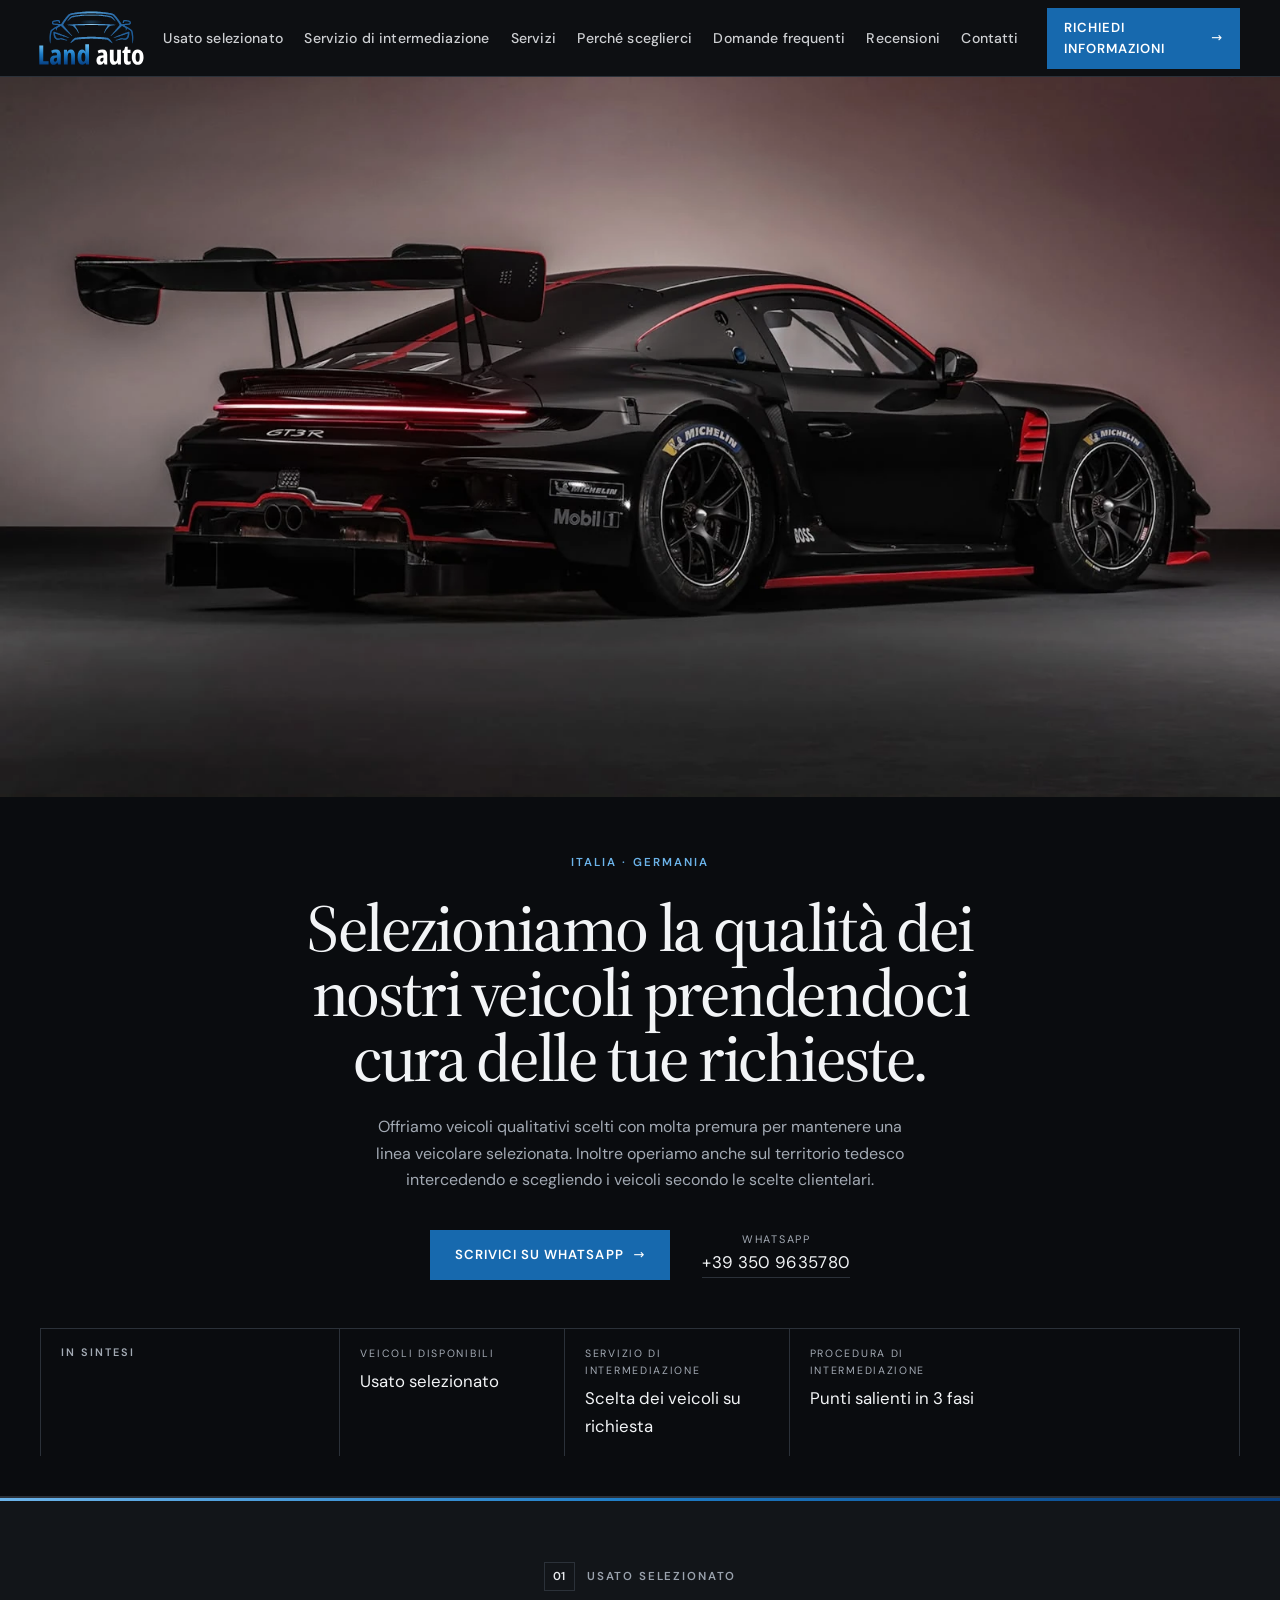
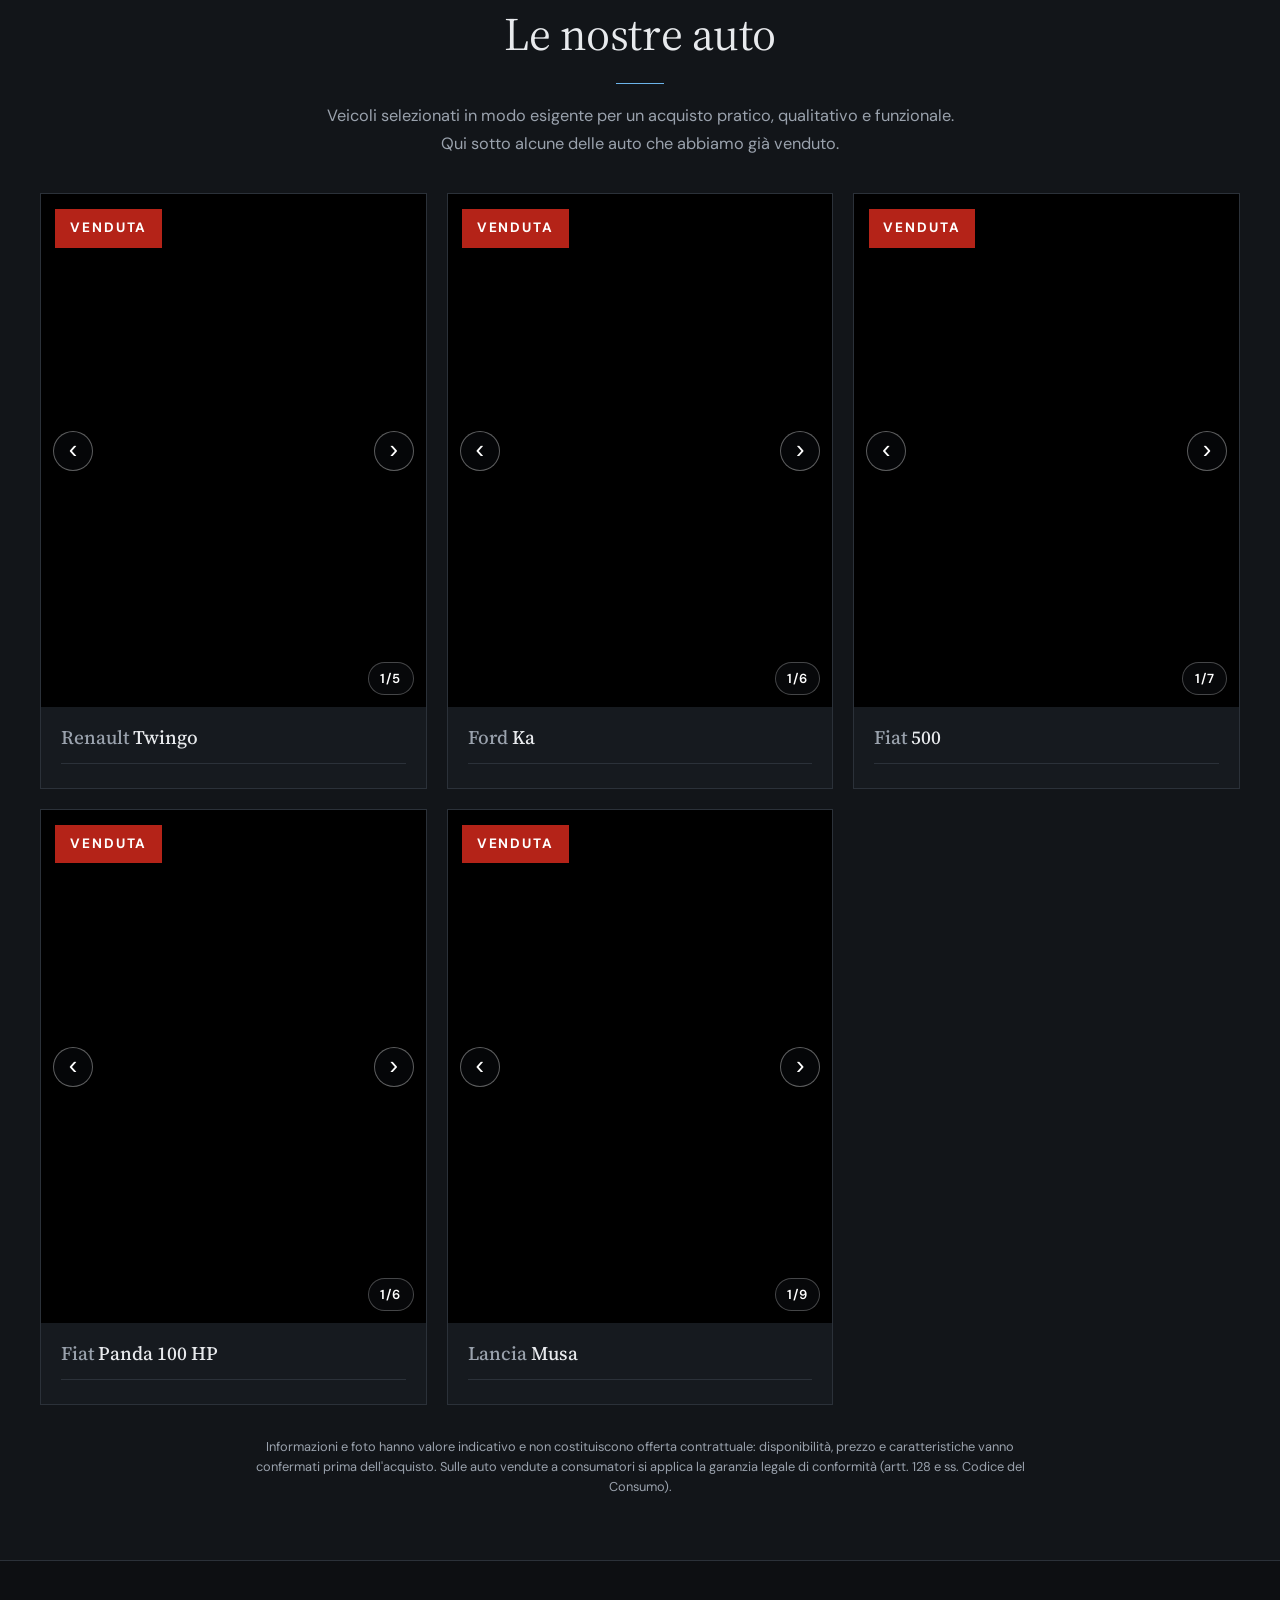
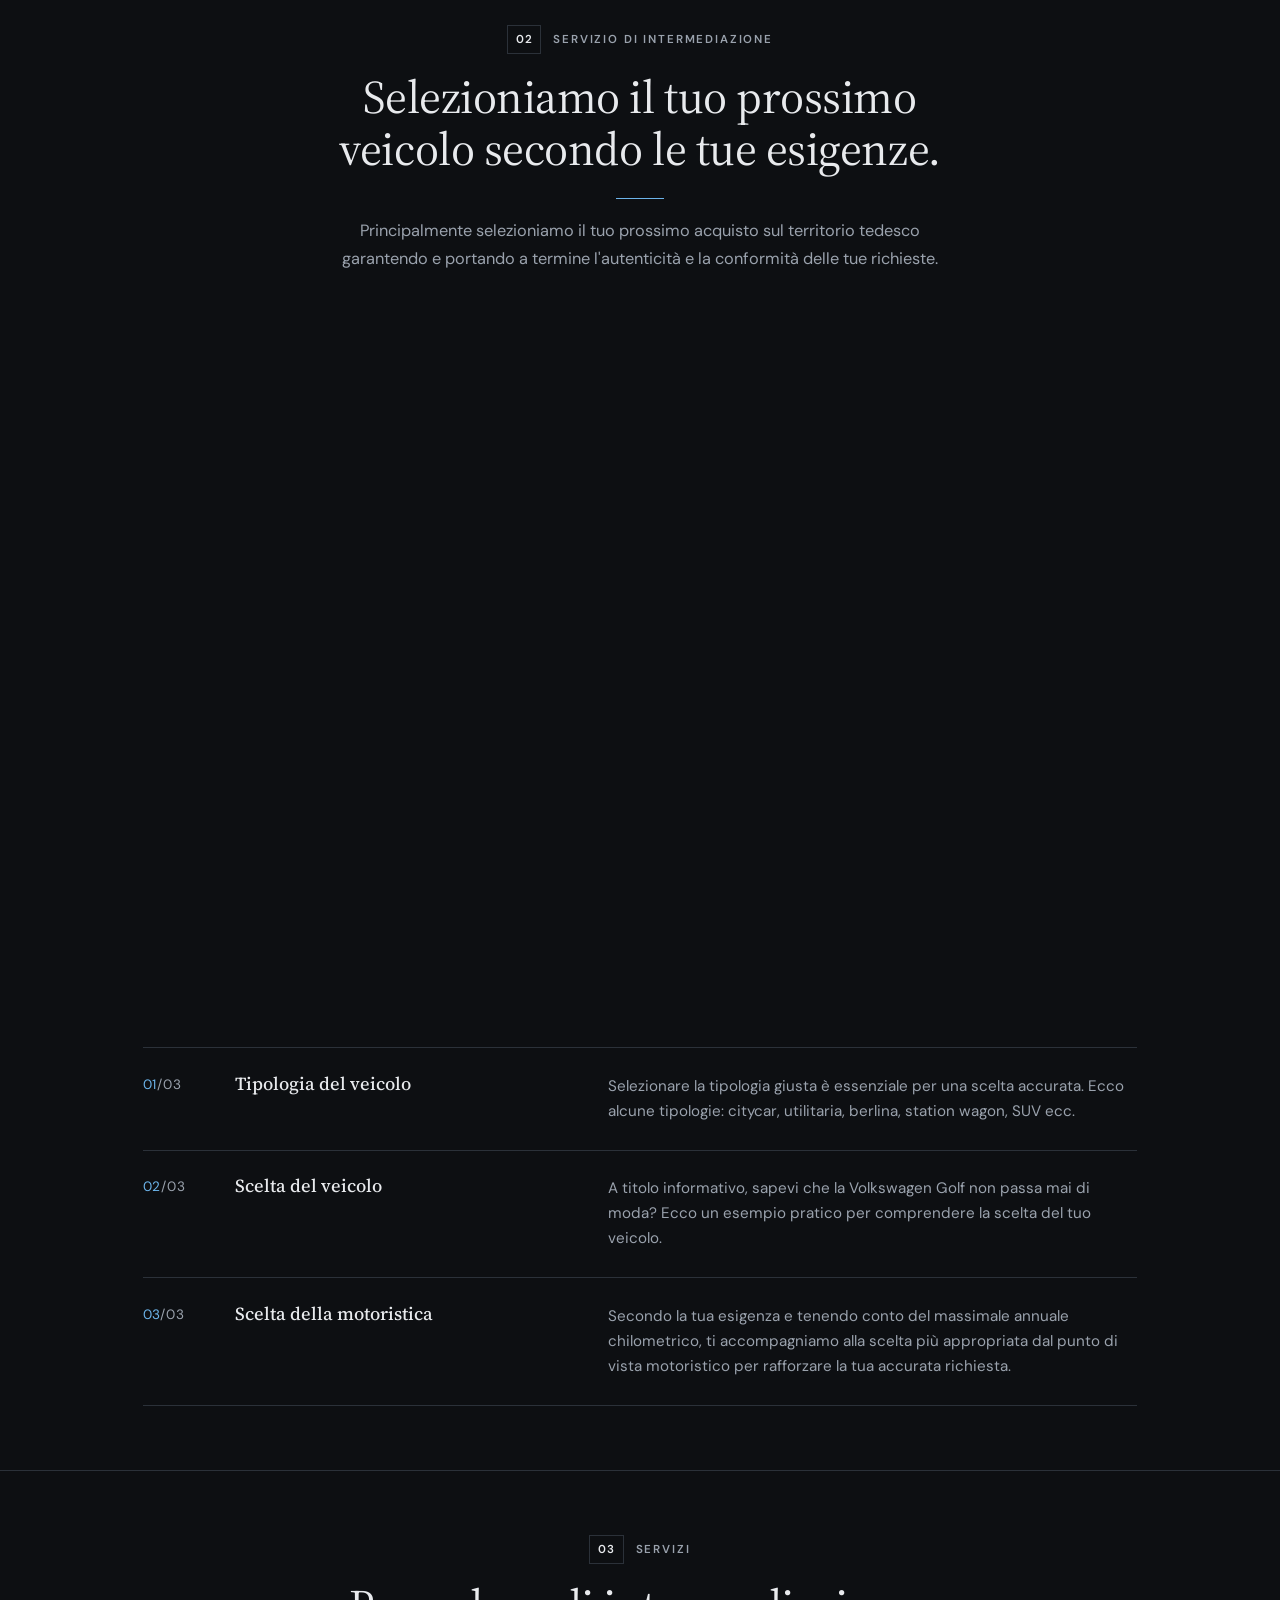
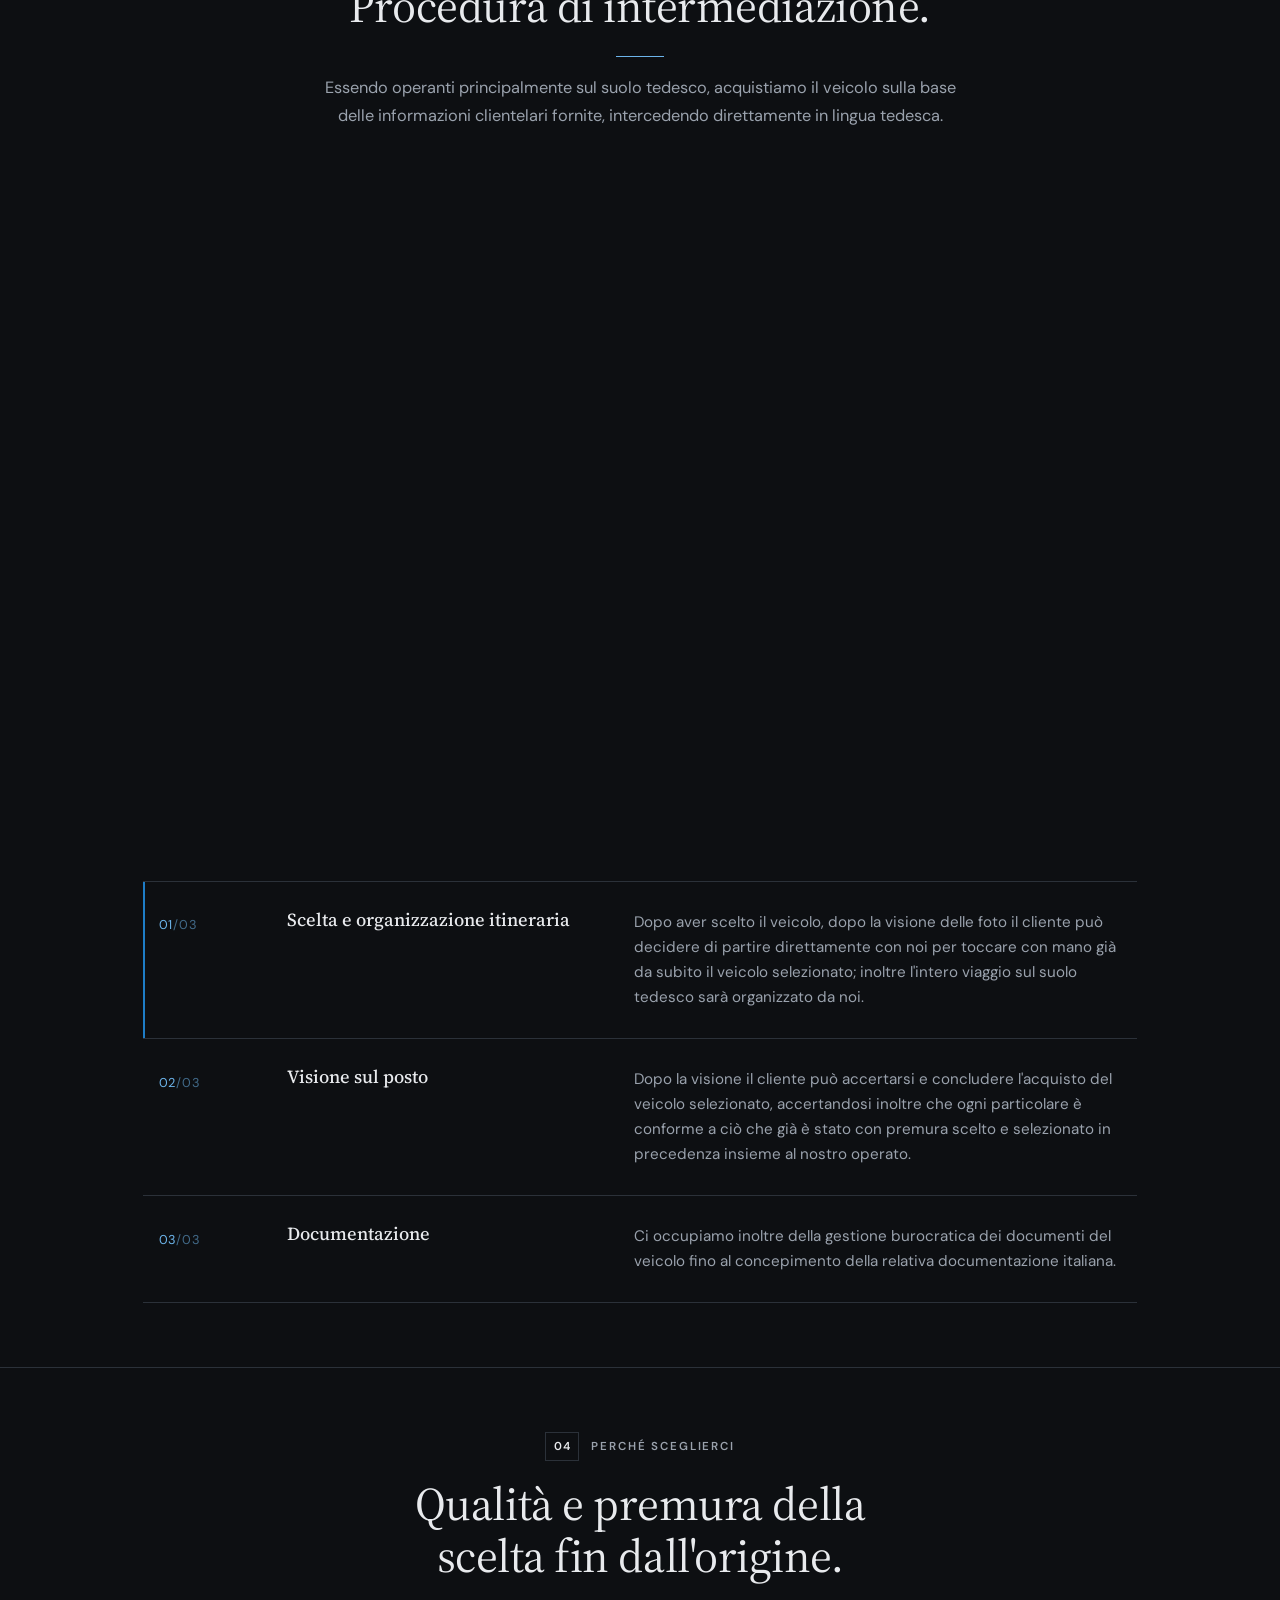
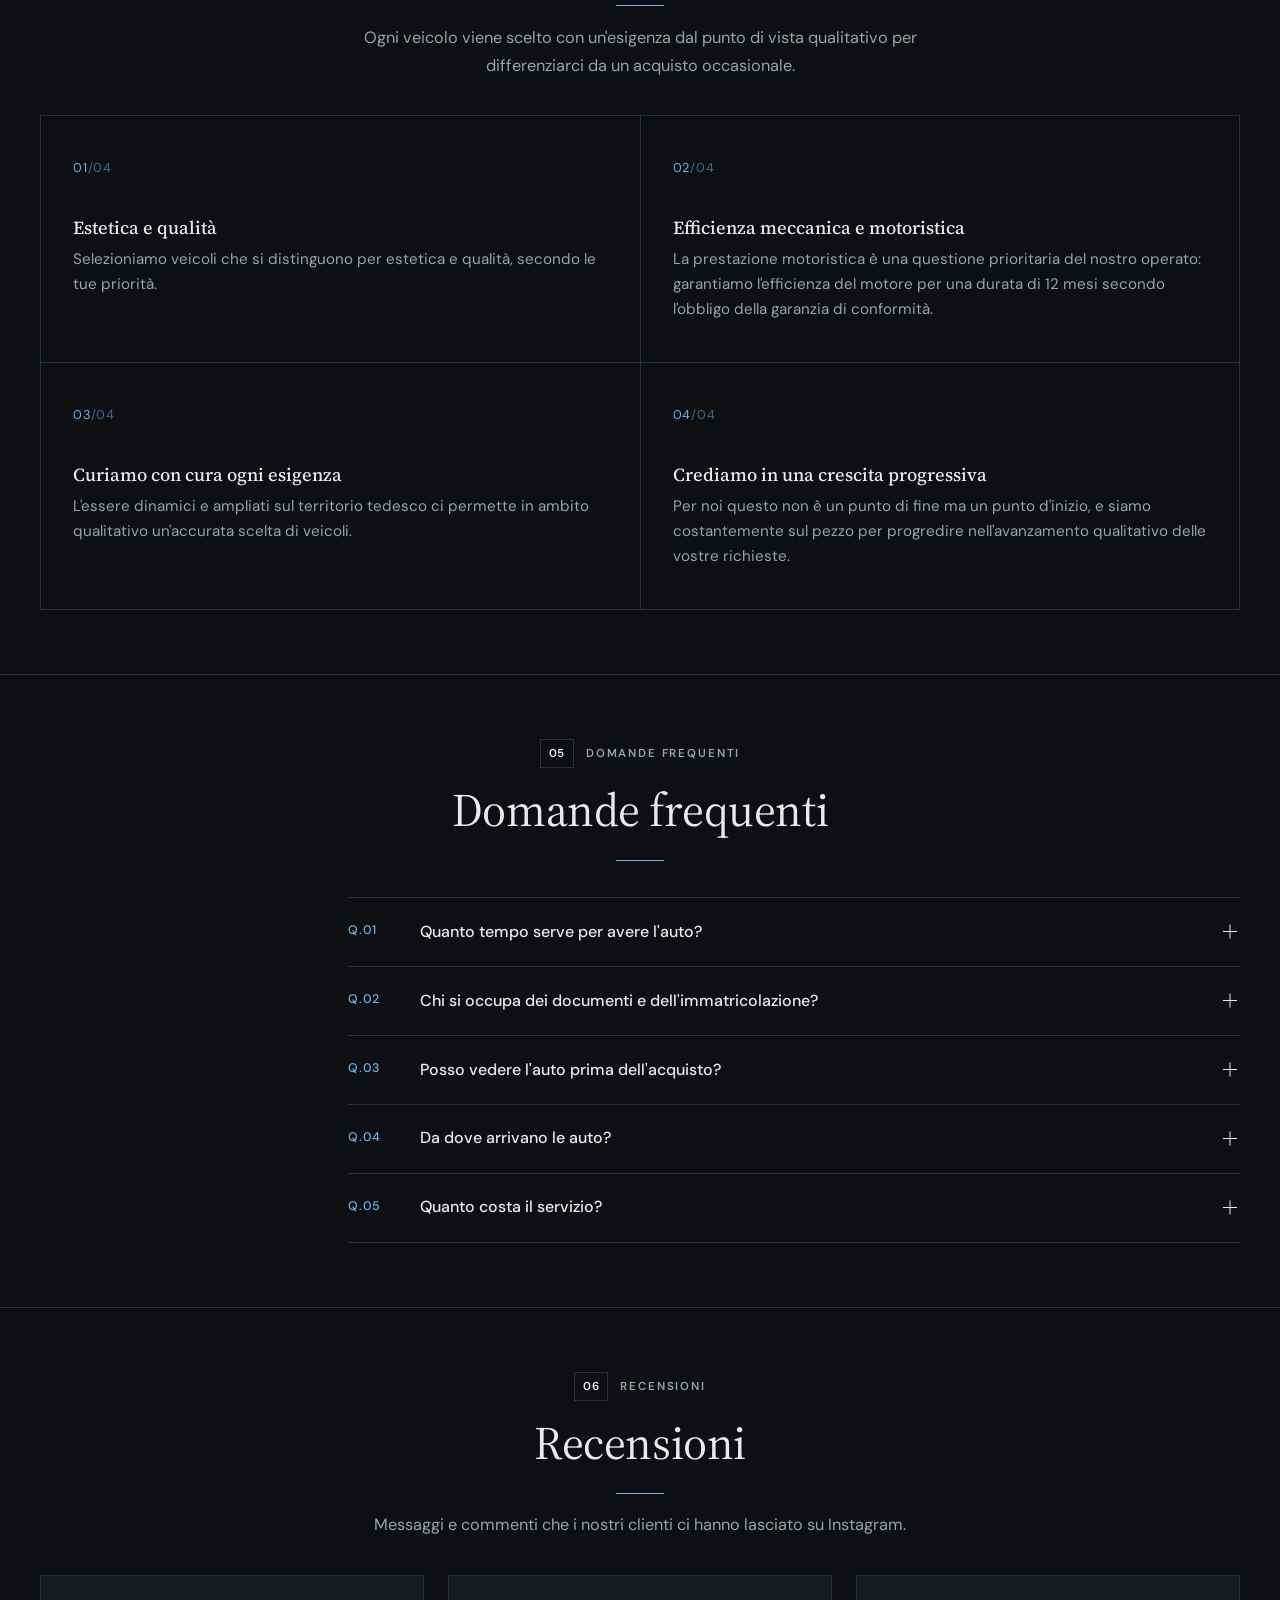
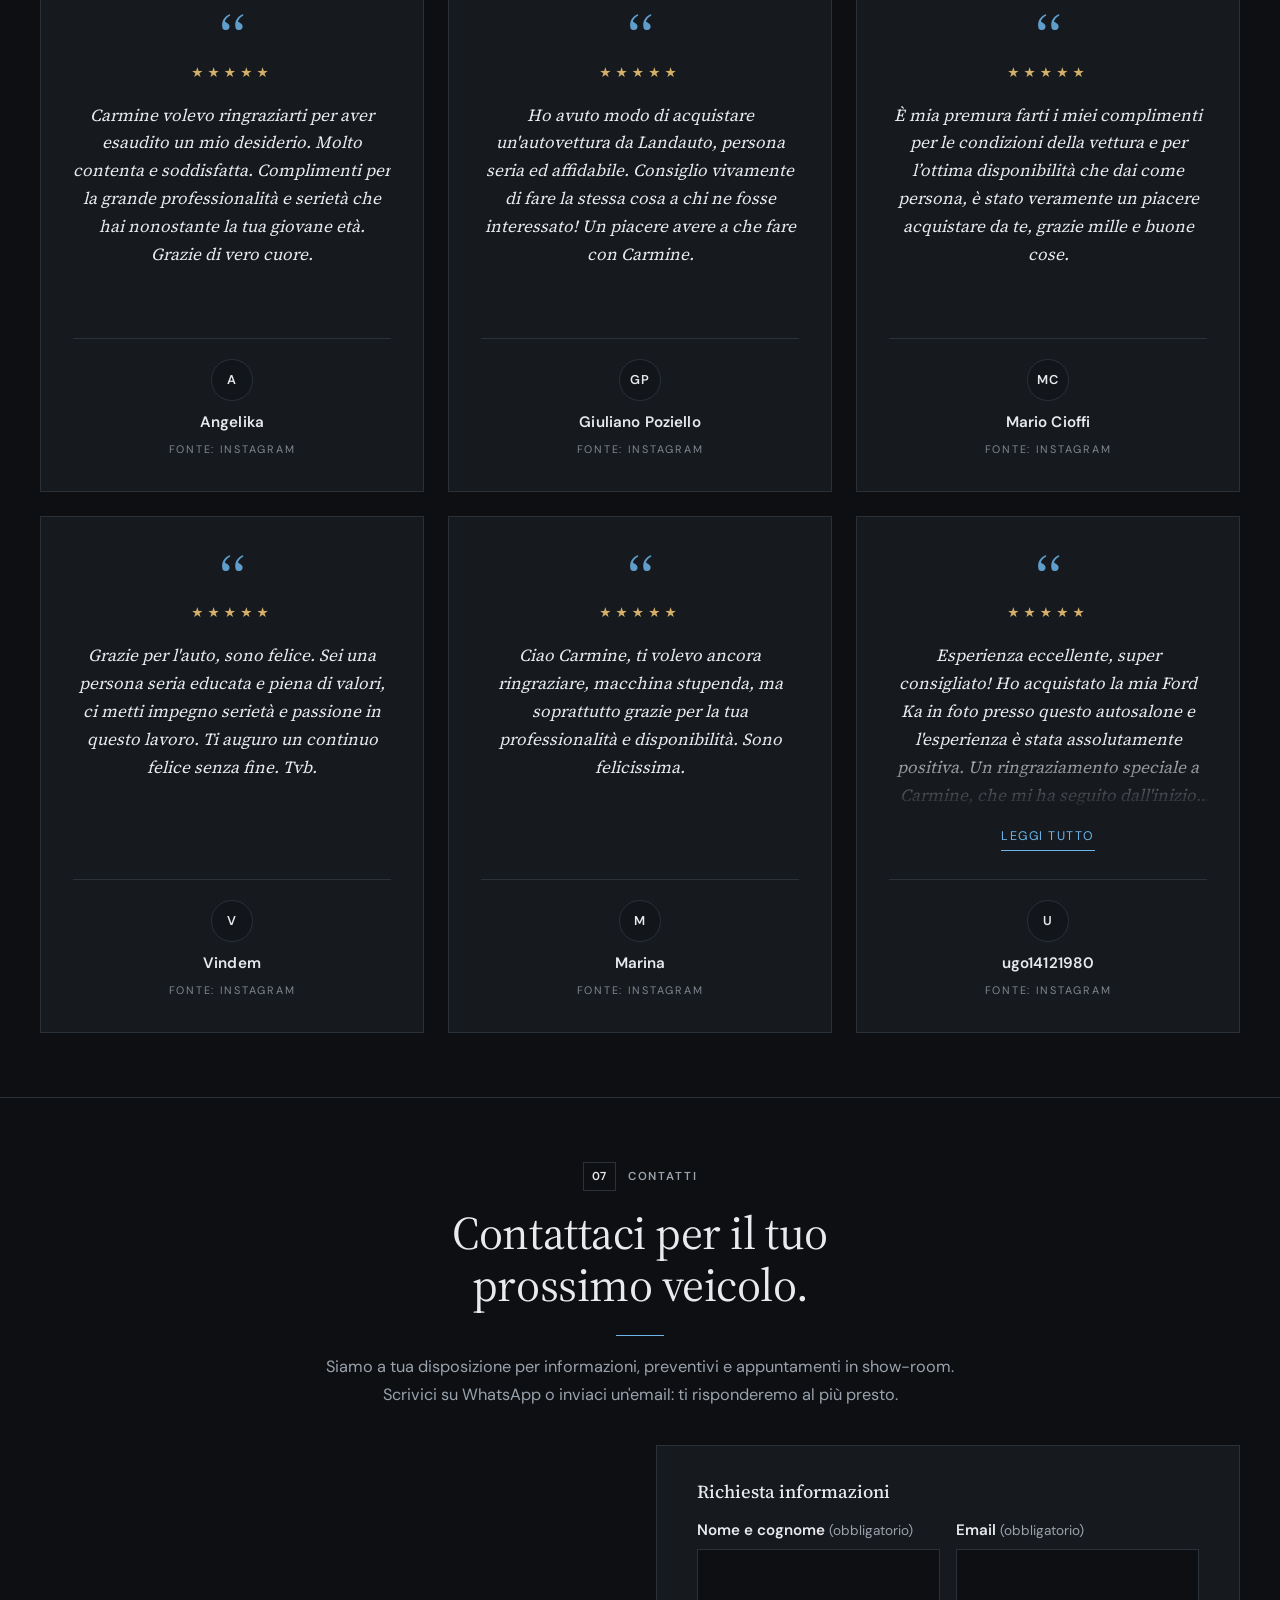
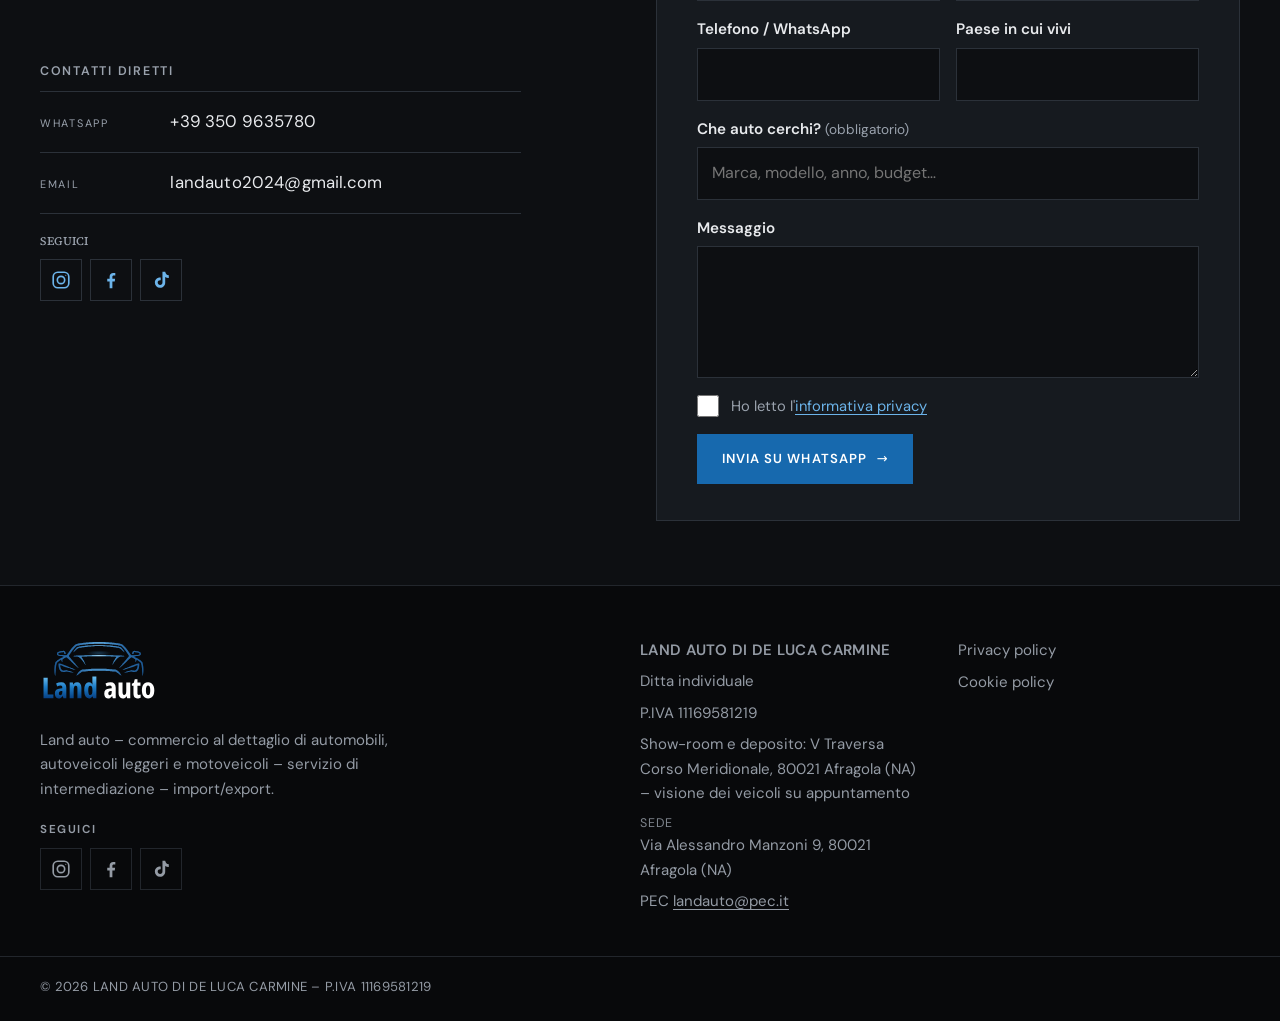
==== index.html @ 91ddc7f4 "Footer mobile più compatto" ====
<!doctype html>
<html lang="it">
  <head>
    <meta charset="UTF-8" />
    <meta name="viewport" content="width=device-width, initial-scale=1.0" />
    <title>Land auto – Auto in vendita e import da Italia ed Europa</title>
    <meta name="description" content="Land auto, Afragola (NA): auto in vendita diretta e servizio di intermediazione. Acquistiamo in Italia e in Europa e ti seguiamo fino alla nazionalizzazione e ai documenti italiani." />
    <meta name="robots" content="index, follow" />
    <meta http-equiv="Content-Security-Policy" content="default-src 'self'; img-src 'self' data:; style-src 'self'; script-src 'self'; font-src 'self'; connect-src 'self'; base-uri 'self'; object-src 'none'; form-action 'self'" />
    <link rel="canonical" href="https://www.landauto.it/" />
    <meta name="referrer" content="strict-origin-when-cross-origin" />
    <meta name="theme-color" content="#0D0F12" />
    <link rel="icon" href="/favicon.ico" sizes="16x16 32x32 48x48" />
    <link rel="icon" href="/favicon.svg" type="image/svg+xml" />
    <link rel="icon" href="/favicon-32.png" type="image/png" sizes="32x32" />
    <link rel="icon" href="/favicon-16.png" type="image/png" sizes="16x16" />
    <link rel="icon" href="/favicon-48.png" type="image/png" sizes="48x48" />
    <link rel="apple-touch-icon" href="/apple-touch-icon.png" sizes="180x180" />
    <meta property="og:type" content="website" />
    <meta property="og:site_name" content="Land auto" />
    <meta property="og:title" content="Land auto – Auto in vendita e import da Italia ed Europa" />
    <meta property="og:description" content="Land auto, Afragola (NA): auto in vendita diretta e servizio di intermediazione. Acquistiamo in Italia e in Europa e ti seguiamo fino alla nazionalizzazione e ai documenti italiani." />
    <meta property="og:url" content="https://www.landauto.it/" />
    <meta property="og:image" content="https://www.landauto.it/og-image.png" />
    <meta property="og:image:width" content="1200" />
    <meta property="og:image:height" content="630" />
    <meta property="og:image:alt" content="Land auto" />
    <meta property="og:locale" content="it_IT" />
    <meta name="twitter:card" content="summary_large_image" />
    <meta name="twitter:title" content="Land auto – Auto in vendita e import da Italia ed Europa" />
    <meta name="twitter:description" content="Land auto, Afragola (NA): auto in vendita diretta e servizio di intermediazione. Acquistiamo in Italia e in Europa e ti seguiamo fino alla nazionalizzazione e ai documenti italiani." />
    <meta name="twitter:image" content="https://www.landauto.it/og-image.png" />
    <script type="module" crossorigin src="/assets/index-CJtM3zgV.js"></script>
    <link rel="stylesheet" crossorigin href="/assets/index-D-cmVVQK.css">
  </head>
  <body>
    <div id="root"></div>
  </body>
</html>
---- assets/index-D-cmVVQK.css ----
@font-face{font-family:"Source Serif 4";src:url(/fonts/SourceSerif4-var.woff2) format("woff2");font-weight:200 900;font-style:normal;font-display:swap}@font-face{font-family:DM Sans;src:url(/fonts/DMSans-var.woff2) format("woff2");font-weight:100 1000;font-style:normal;font-display:swap}@font-face{font-family:Archivo;src:url(/fonts/Archivo-var.woff2) format("woff2");font-weight:100 900;font-style:normal;font-display:swap}@font-face{font-family:Hanken Grotesk;src:url(/fonts/HankenGrotesk-var.woff2) format("woff2");font-weight:100 900;font-style:normal;font-display:swap}*,*:before,*:after{box-sizing:border-box}html{scroll-behavior:smooth;scroll-padding-top:96px;-webkit-text-size-adjust:100%}@media(prefers-reduced-motion:reduce){html{scroll-behavior:auto}*,*:before,*:after{transition:none!important;animation:none!important}}body{margin:0;background:var(--c-sfondo);color:var(--c-testo);font-family:var(--font-testo);font-size:1.0625rem;line-height:1.6;-webkit-font-smoothing:antialiased;text-rendering:optimizeLegibility;font-feature-settings:"kern"}img{max-width:100%;display:block}h1,h2,h3{font-family:var(--font-titoli);font-weight:var(--peso-titoli);line-height:1.12;margin:0;text-wrap:balance}p{margin:0}a{color:var(--c-primario-chiaro);text-underline-offset:3px;text-decoration-thickness:1px}:focus-visible{outline:2px solid var(--c-primario);outline-offset:3px}main:focus{outline:none}.contenitore{width:100%;max-width:var(--larghezza-max);margin:0 auto;padding:0 1.25rem}@media(min-width:768px){.contenitore{padding:0 2.5rem}}.sezione{padding:4.5rem 0;border-top:1px solid var(--c-bordo)}.sezione__testa{margin-bottom:2.5rem;max-width:46rem}.sezione__kicker{display:flex;align-items:baseline;gap:.75rem;margin-bottom:1.25rem;font-family:var(--font-secondario);font-size:.78rem;font-weight:600;text-transform:uppercase;letter-spacing:var(--spaziatura-occhiello);color:var(--c-testo-secondario)}.sezione__numero{font-variant-numeric:tabular-nums;color:var(--c-primario-chiaro)}.sezione__titolo{font-size:clamp(1.85rem,4.6vw,3rem);letter-spacing:-.015em}.sezione__intro{margin-top:1.1rem;color:var(--c-testo-secondario);max-width:38rem}@media(min-width:1000px){.sezione{padding:7rem 0}}.bottone{display:inline-flex;align-items:center;justify-content:center;gap:.6rem;min-height:50px;padding:.8rem 1.5rem;border:1px solid var(--c-bottone);border-radius:var(--angoli);background:var(--c-bottone);color:var(--c-testo-bottone);font:inherit;font-size:.98rem;font-weight:600;text-decoration:none;cursor:pointer;transition:background-color .2s,color .2s,border-color .2s}.bottone:after{content:"→";font-weight:400;transition:transform .2s}.bottone:hover{background:var(--c-bottone-hover);border-color:var(--c-bottone-hover);color:var(--c-testo-bottone-hover)}.bottone:hover:after{transform:translate(3px)}.bottone--secondario,.bottone--testo{background:transparent;color:var(--c-testo);border-color:var(--c-bordo)}.bottone--secondario:after,.bottone--testo:after{content:none}.bottone--secondario:hover,.bottone--testo:hover{background:transparent;color:var(--c-testo);border-color:var(--c-testo)}.bottone--piccolo{min-height:42px;padding:.5rem 1rem;font-size:.9rem}.bottone--piccolo:after{content:none}.avviso{margin:0 0 2rem;padding:.7rem 0;font-size:.88rem;color:var(--c-avviso);border-top:1px dashed var(--c-avviso);border-bottom:1px dashed var(--c-avviso)}.segnaposto-immagine{display:grid;place-items:center;background:var(--c-segnaposto);color:var(--c-testo-segnaposto);font-size:.85rem;text-align:center;padding:1rem}.testo-lungo{max-width:42rem;color:var(--c-testo-secondario);display:grid;gap:1rem}.fascia-bozza{background:var(--c-bozza);color:var(--c-testo-bozza);text-align:center;font-size:.72rem;font-weight:600;letter-spacing:.12em;text-transform:uppercase;padding:.35rem 1rem}.salta{position:absolute;left:1rem;top:-100px;z-index:100;padding:.75rem 1rem;background:var(--c-bottone);color:var(--c-testo-bottone);font-weight:700}.salta:focus{top:1rem}.solo-lettori{position:absolute;width:1px;height:1px;overflow:hidden;clip:rect(0 0 0 0);white-space:nowrap}@media(hover:hover)and (prefers-reduced-motion:no-preference){figure img{transition:transform 1.2s cubic-bezier(.2,.7,.2,1)}figure:hover img{transform:scale(1.02)}}figure{margin:0;overflow:hidden}[data-layout=editoriale] body{font-size:1.0625rem}[data-layout=editoriale] .sezione__kicker{font-family:var(--font-testo);letter-spacing:.14em;border-top:1px solid var(--c-testo);padding-top:.8rem;max-width:100%}[data-layout=editoriale] .sezione__titolo{font-weight:500;font-variation-settings:"opsz" 60;letter-spacing:-.02em}[data-layout=editoriale] .sezione{border-top:0}[data-layout=editoriale] .bottone{border-radius:0}@media(min-width:1000px){[data-layout=editoriale] .sezione__griglia{display:grid;grid-template-columns:repeat(12,1fr);column-gap:2rem}[data-layout=editoriale] .sezione__testa{grid-column:1 / span 4;max-width:none;position:sticky;top:100px;align-self:start}[data-layout=editoriale] .sezione__corpo{grid-column:6 / span 7}[data-layout=editoriale] .sezione__titolo{font-size:clamp(2rem,3.2vw,2.9rem)}}[data-layout=tecnico] body{font-size:1rem;font-variant-numeric:tabular-nums}[data-layout=tecnico] .sezione{border-top:1px solid var(--c-bordo);padding:2.5rem 0}[data-layout=tecnico] .sezione__testa{max-width:none;margin-bottom:3rem;display:grid;gap:1rem}[data-layout=tecnico] .sezione__kicker{margin:0;gap:0;font-size:.72rem;letter-spacing:.16em}[data-layout=tecnico] .sezione__numero{color:var(--c-testo);border:1px solid var(--c-bordo);padding:.25rem .5rem;margin-right:.75rem;letter-spacing:.05em}[data-layout=tecnico] .sezione__titolo{font-size:clamp(1.7rem,3.6vw,2.6rem);font-weight:500;letter-spacing:-.02em;max-width:22ch}[data-layout=tecnico] .sezione__intro{margin:0;font-size:.98rem}[data-layout=tecnico] .bottone{border-radius:0;text-transform:uppercase;letter-spacing:.08em;font-size:.82rem;font-weight:600}[data-layout=tecnico] .bottone:after{content:"→"}[data-layout=tecnico] .avviso{font-size:.8rem;letter-spacing:.02em}[data-layout=tecnico] figure img{filter:saturate(.85)}@media(min-width:1000px){[data-layout=tecnico] .sezione{padding:4rem 0}}[data-layout=tecnico] .sezione__testa{justify-items:center;text-align:center;margin:0 auto 2.25rem;max-width:52rem;gap:1.1rem}[data-layout=tecnico] .sezione__kicker{justify-content:center;align-items:center;color:var(--c-testo-secondario)}[data-layout=tecnico] .sezione__titolo{max-width:32ch;font-weight:400;text-wrap:balance;letter-spacing:-.01em;line-height:1.12;font-size:clamp(1.9rem,3.8vw,2.9rem)}[data-layout=tecnico] .sezione__titolo:after{content:"";display:block;width:3rem;height:1px;margin:1.4rem auto 0;background:var(--c-primario-chiaro)}[data-layout=tecnico] .sezione__intro{max-width:40rem;font-size:1.02rem;line-height:1.7}[data-layout=tecnico] body{line-height:1.65}[data-layout=tecnico] h3{font-family:var(--font-titoli);font-weight:500;letter-spacing:0}[data-layout=boutique] body{font-size:1.05rem;letter-spacing:-.003em}[data-layout=boutique] .sezione{border-top:0;padding:5rem 0}[data-layout=boutique] .sezione__testa{max-width:52rem;margin-bottom:3rem}[data-layout=boutique] .sezione__kicker{font-size:.82rem;letter-spacing:0;text-transform:none;font-weight:500;color:var(--c-testo);gap:.5rem}[data-layout=boutique] .sezione__numero{color:var(--c-testo-secondario)}[data-layout=boutique] .sezione__numero:before{content:"("}[data-layout=boutique] .sezione__numero:after{content:")"}[data-layout=boutique] .sezione__titolo{font-size:clamp(2rem,5vw,3.6rem);font-weight:600;letter-spacing:-.035em;line-height:1.02}[data-layout=boutique] .bottone{border-radius:999px;padding-inline:1.6rem;font-weight:500}[data-layout=boutique] .bottone--piccolo{background:transparent;color:var(--c-testo);border-color:var(--c-testo)}[data-layout=boutique] .bottone--piccolo:hover{background:var(--c-testo);color:var(--c-sfondo)}[data-layout=boutique] figure img{border-radius:2px}@media(min-width:1000px){[data-layout=boutique] .sezione{padding:6.5rem 0}[data-layout=boutique] .sezione__testa{margin-bottom:4.5rem}}[data-layout=tecnico] h3[class*=sottotitolo]{font-family:var(--font-secondario);font-weight:600;letter-spacing:.14em}figcaption[class*=didascalia]{display:none}._hero_drg5b_2{position:relative;background:var(--c-hero-sfondo);color:var(--c-hero-testo)}._griglia_drg5b_3{display:grid;gap:2rem;padding-top:2rem;padding-bottom:3rem}._occhiello_drg5b_4{font-family:var(--font-secondario);font-size:.78rem;font-weight:600;text-transform:uppercase;letter-spacing:var(--spaziatura-occhiello);color:var(--c-hero-accento);margin-bottom:1.4rem}._titolo_drg5b_8{font-size:clamp(2.5rem,7vw,4.6rem);line-height:1.02;letter-spacing:-.025em;text-transform:var(--maiuscole-hero)}._sottotitolo_drg5b_9{margin-top:1.5rem;color:var(--c-hero-testo-secondario);font-size:1.1rem;max-width:34rem}._azioni_drg5b_10{display:flex;flex-wrap:wrap;align-items:center;gap:1rem 2rem;margin-top:2.25rem}._telefono_drg5b_11{display:grid;text-decoration:none;color:var(--c-hero-testo)}._telefonoEtichetta_drg5b_12{font-size:.75rem;letter-spacing:.1em;text-transform:uppercase;color:var(--c-hero-testo-secondario)}._telefonoNumero_drg5b_13{font-size:1.15rem;font-variant-numeric:tabular-nums;border-bottom:1px solid var(--c-hero-bordo);transition:border-color .2s}._telefono_drg5b_11:hover ._telefonoNumero_drg5b_13{border-color:var(--c-hero-testo)}._figura_drg5b_15{position:relative}._immagine_drg5b_16{width:100%;height:100%;object-fit:cover}._didascalia_drg5b_17{margin-top:.6rem;font-size:.75rem;color:var(--c-hero-testo-secondario)}._schedaTitolo_drg5b_18{font-size:.75rem;font-family:var(--font-secondario);font-weight:600;letter-spacing:.14em;text-transform:uppercase;color:var(--c-hero-testo-secondario);margin-bottom:.8rem}._dati_drg5b_19{margin:0;display:grid;grid-template-columns:1fr 1fr}._riga_drg5b_20{padding:.9rem 0;border-top:1px solid var(--c-hero-bordo)}._riga_drg5b_20 dt{font-size:.75rem;letter-spacing:.1em;text-transform:uppercase;color:var(--c-hero-testo-secondario)}._riga_drg5b_20 dd{margin:.2rem 0 0;font-variant-numeric:tabular-nums}[data-layout=editoriale] ._titolo_drg5b_8{font-weight:400;font-variation-settings:"opsz" 60}[data-layout=editoriale] ._occhiello_drg5b_4{display:flex;align-items:center;gap:.9rem;color:var(--c-hero-testo);font-family:var(--font-testo)}[data-layout=editoriale] ._occhiello_drg5b_4:before{content:"";width:2.5rem;height:1px;background:currentColor}[data-layout=editoriale] ._telefonoNumero_drg5b_13{font-family:var(--font-titoli);font-size:1.35rem}[data-layout=editoriale] ._figura_drg5b_15{aspect-ratio:4 / 3}[data-layout=editoriale] ._didascalia_drg5b_17{font-style:italic;font-family:var(--font-titoli);font-size:.85rem}[data-layout=editoriale] ._riga_drg5b_20 dd{font-family:var(--font-titoli);font-size:1.15rem}[data-layout=editoriale] ._scheda_drg5b_18{border-top:1px solid var(--c-hero-testo);padding-top:.2rem}[data-layout=editoriale] ._schedaTitolo_drg5b_18{margin:.9rem 0 .2rem}@media(min-width:1000px){[data-layout=editoriale] ._griglia_drg5b_3{grid-template-columns:repeat(12,1fr);column-gap:2rem;row-gap:0;padding-top:4.5rem;padding-bottom:5.5rem;align-items:start}[data-layout=editoriale] ._testo_drg5b_38{grid-column:1 / span 6;grid-row:1;padding-top:2.5rem}[data-layout=editoriale] ._titolo_drg5b_8{font-size:clamp(3.4rem,5.6vw,5.4rem)}[data-layout=editoriale] ._figura_drg5b_15{grid-column:7 / -1;grid-row:1 / span 2;aspect-ratio:auto;overflow:visible;margin-top:-4.5rem;margin-right:calc(-1*(max(0px,(100vw - var(--larghezza-max)) / 2) + 2.5rem))}[data-layout=editoriale] ._figura_drg5b_15 ._immagine_drg5b_16{aspect-ratio:5 / 6;max-height:860px}[data-layout=editoriale] ._didascalia_drg5b_17{padding-left:0}[data-layout=editoriale] ._scheda_drg5b_18{grid-column:1 / span 6;grid-row:2;margin-top:4rem;align-self:end}[data-layout=editoriale] ._dati_drg5b_19{grid-template-columns:repeat(4,1fr);column-gap:1.25rem}}[data-layout=tecnico] ._hero_drg5b_2{overflow:hidden;border-bottom:1px solid var(--c-hero-bordo)}[data-layout=tecnico] ._griglia_drg5b_3{padding-top:0;padding-bottom:0;gap:0}[data-layout=tecnico] ._figura_drg5b_15{order:-1;margin:0 -1.25rem;aspect-ratio:auto}[data-layout=tecnico] ._figura_drg5b_15 ._immagine_drg5b_16{height:auto;object-fit:contain;object-position:initial;aspect-ratio:auto}[data-layout=tecnico] ._didascalia_drg5b_17{display:none}[data-layout=tecnico] ._testo_drg5b_38{padding:2rem 0 2.5rem}[data-layout=tecnico] ._occhiello_drg5b_4{font-size:.72rem;letter-spacing:.18em;color:var(--c-hero-accento)}[data-layout=tecnico] ._titolo_drg5b_8{font-weight:500;letter-spacing:-.035em;line-height:.98}[data-layout=tecnico] ._sottotitolo_drg5b_9{font-size:1rem}[data-layout=tecnico] ._telefonoEtichetta_drg5b_12{font-size:.68rem;letter-spacing:.16em}[data-layout=tecnico] ._telefonoNumero_drg5b_13{font-size:1.05rem;letter-spacing:.02em}[data-layout=tecnico] ._scheda_drg5b_18{margin:0 -1.25rem;border-top:1px solid var(--c-hero-bordo);background:var(--c-hero-sfondo)}[data-layout=tecnico] ._schedaTitolo_drg5b_18{margin:0;padding:.8rem 1.25rem;border-bottom:1px solid var(--c-hero-bordo);font-size:.68rem;letter-spacing:.18em}[data-layout=tecnico] ._riga_drg5b_20{border-top:0;padding:1rem 1.25rem;border-right:1px solid var(--c-hero-bordo);border-bottom:1px solid var(--c-hero-bordo)}[data-layout=tecnico] ._riga_drg5b_20:nth-child(2n){border-right:0}[data-layout=tecnico] ._riga_drg5b_20 dt{font-size:.66rem;letter-spacing:.16em}[data-layout=tecnico] ._riga_drg5b_20 dd{font-size:1.05rem;margin-top:.35rem}@media(min-width:768px){[data-layout=tecnico] ._figura_drg5b_15,[data-layout=tecnico] ._scheda_drg5b_18{margin:0 -2.5rem}}@media(min-width:1000px){[data-layout=tecnico] ._griglia_drg5b_3{grid-template-columns:repeat(12,1fr);column-gap:2rem}[data-layout=tecnico] ._figura_drg5b_15{grid-column:1 / -1;grid-row:1;margin:0 calc(-1*(max(0px,(100vw - var(--larghezza-max)) / 2) + 2.5rem))}[data-layout=tecnico] ._testo_drg5b_38{grid-column:1 / span 9;grid-row:2;padding:3.5rem 0 3rem}[data-layout=tecnico] ._titolo_drg5b_8{font-size:clamp(3rem,5.2vw,4.9rem)}[data-layout=tecnico] ._scheda_drg5b_18{grid-column:1 / -1;grid-row:3;margin:0 0 2.5rem;background:var(--c-hero-sfondo);display:grid;grid-template-columns:3fr 9fr;border-top:1px solid var(--c-hero-bordo);border-left:1px solid var(--c-hero-bordo);border-right:1px solid var(--c-hero-bordo)}[data-layout=tecnico] ._schedaTitolo_drg5b_18{border-bottom:0;border-right:1px solid var(--c-hero-bordo);padding:1.1rem 1.25rem}[data-layout=tecnico] ._dati_drg5b_19{grid-template-columns:repeat(4,1fr)}[data-layout=tecnico] ._riga_drg5b_20,[data-layout=tecnico] ._riga_drg5b_20:nth-child(2n){border-bottom:0;border-right:1px solid var(--c-hero-bordo)}[data-layout=tecnico] ._riga_drg5b_20:last-child{border-right:0}}[data-layout=boutique] ._griglia_drg5b_3{padding-top:2.5rem;padding-bottom:4rem;gap:2rem}[data-layout=boutique] ._occhiello_drg5b_4{text-transform:none;letter-spacing:0;font-size:.9rem;font-weight:500;color:var(--c-hero-testo-secondario);margin-bottom:1rem}[data-layout=boutique] ._titolo_drg5b_8{font-weight:600;letter-spacing:-.05em;line-height:.95;font-size:clamp(2.7rem,9vw,7.4rem)}[data-layout=boutique] ._figura_drg5b_15 ._immagine_drg5b_16{aspect-ratio:4 / 3;object-position:50% 62%}[data-layout=boutique] ._didascalia_drg5b_17{font-size:.75rem}[data-layout=boutique] ._azioni_drg5b_10{margin-top:1.75rem}[data-layout=boutique] ._telefonoNumero_drg5b_13{border-bottom:0;font-weight:500}[data-layout=boutique] ._telefonoEtichetta_drg5b_12{text-transform:none;letter-spacing:0;font-size:.82rem}[data-layout=boutique] ._schedaTitolo_drg5b_18{display:none}[data-layout=boutique] ._dati_drg5b_19{grid-template-columns:1fr}[data-layout=boutique] ._riga_drg5b_20{display:flex;justify-content:space-between;gap:1rem;padding:.7rem 0}[data-layout=boutique] ._riga_drg5b_20 dt{text-transform:none;letter-spacing:0;font-size:.92rem}[data-layout=boutique] ._riga_drg5b_20 dd{margin:0;text-align:right;font-size:.92rem;font-weight:500}@media(min-width:1000px){[data-layout=boutique] ._griglia_drg5b_3{grid-template-columns:repeat(12,1fr);column-gap:2rem;row-gap:3.5rem;padding-top:4rem;padding-bottom:6rem}[data-layout=boutique] ._testo_drg5b_38{display:contents}[data-layout=boutique] ._occhiello_drg5b_4{grid-column:1 / -1;grid-row:1;margin:0 0 -2.5rem}[data-layout=boutique] ._titolo_drg5b_8{grid-column:1 / span 11;grid-row:2}[data-layout=boutique] ._sottotitolo_drg5b_9{grid-column:1 / span 4;grid-row:3;margin:0;align-self:start}[data-layout=boutique] ._azioni_drg5b_10{grid-column:1 / span 4;grid-row:3;align-self:start;margin-top:9rem}[data-layout=boutique] ._scheda_drg5b_18{grid-column:1 / span 4;grid-row:3;align-self:end}[data-layout=boutique] ._figura_drg5b_15{grid-column:6 / -1;grid-row:3;margin-right:calc(-1*(max(0px,(100vw - var(--larghezza-max)) / 2) + 2.5rem))}[data-layout=boutique] ._figura_drg5b_15 ._immagine_drg5b_16{aspect-ratio:16 / 10}}[data-layout=tecnico] ._testo_drg5b_38{text-align:center}[data-layout=tecnico] ._sottotitolo_drg5b_9,[data-layout=tecnico] ._titolo_drg5b_8{margin-left:auto;margin-right:auto}[data-layout=tecnico] ._azioni_drg5b_10{justify-content:center}[data-layout=tecnico] ._telefono_drg5b_11{align-items:center}@media(min-width:1000px){[data-layout=tecnico] ._testo_drg5b_38{grid-column:2 / span 10}[data-layout=tecnico] ._titolo_drg5b_8{max-width:26ch}}._impianto_151qi_2{display:grid;gap:3rem}._passi_151qi_3{list-style:none;margin:0;padding:0;display:grid;gap:0}._passo_151qi_4{padding:1.5rem 0;border-top:1px solid var(--c-bordo)}._numero_151qi_5{display:block;font-variant-numeric:tabular-nums;color:var(--c-primario-chiaro);margin-bottom:.9rem}._totale_151qi_6{color:var(--c-testo-secondario)}._titolo_151qi_7{font-size:1.25rem}._testo_151qi_8{margin-top:.6rem;color:var(--c-testo-secondario)}._figura_151qi_9{position:relative}._immagine_151qi_10{width:100%;object-fit:cover;aspect-ratio:16 / 9}._didascalia_151qi_11{margin-top:.6rem;font-size:.75rem;color:var(--c-testo-secondario)}[data-layout=editoriale] ._sezione_151qi_14{background:var(--c-sfondo-alternato)}[data-layout=editoriale] ._numero_151qi_5{font-family:var(--font-titoli);font-size:3.2rem;line-height:1;font-weight:300;color:var(--c-primario-scuro)}[data-layout=editoriale] ._totale_151qi_6{font-size:1rem;vertical-align:top;margin-left:.2rem}[data-layout=editoriale] ._titolo_151qi_7{font-size:1.4rem;font-weight:500}[data-layout=editoriale] ._passo_151qi_4{border-top-color:var(--c-testo)}[data-layout=editoriale] ._didascalia_151qi_11{font-style:italic;font-family:var(--font-titoli);font-size:.85rem}@media(min-width:700px){[data-layout=editoriale] ._passi_151qi_3{grid-template-columns:1fr 1fr;column-gap:2rem}}@media(min-width:1000px){[data-layout=editoriale] ._sezione_151qi_14 .sezione__griglia{display:block}[data-layout=editoriale] ._sezione_151qi_14 .sezione__testa{position:static;max-width:46rem;margin-bottom:3rem}[data-layout=editoriale] ._figura_151qi_9{margin:0 -2.5rem}[data-layout=editoriale] ._immagine_151qi_10{aspect-ratio:21 / 8}[data-layout=editoriale] ._didascalia_151qi_11{padding:0 2.5rem}[data-layout=editoriale] ._passi_151qi_3{grid-template-columns:repeat(4,1fr);column-gap:2rem}}[data-layout=tecnico] ._passi_151qi_3{border-bottom:1px solid var(--c-bordo)}[data-layout=tecnico] ._passo_151qi_4{display:grid;grid-template-columns:4.5rem 1fr;column-gap:1rem;padding:1.5rem 0;transition:background-color .25s}[data-layout=tecnico] ._numero_151qi_5{grid-row:1 / span 2;margin:0;font-size:.85rem;letter-spacing:.06em;color:var(--c-primario-chiaro)}[data-layout=tecnico] ._titolo_151qi_7{font-size:1.15rem;font-weight:500}[data-layout=tecnico] ._testo_151qi_8{font-size:.95rem}[data-layout=tecnico] ._immagine_151qi_10{aspect-ratio:16 / 9;object-position:50% 50%}[data-layout=tecnico] ._didascalia_151qi_11{font-size:.68rem;letter-spacing:.14em;text-transform:uppercase}@media(min-width:1000px){[data-layout=tecnico] ._impianto_151qi_2{grid-template-columns:repeat(12,1fr);column-gap:2rem;margin-top:1.5rem}[data-layout=tecnico] ._figura_151qi_9{grid-column:1 / -1;margin:0}[data-layout=tecnico] ._immagine_151qi_10{aspect-ratio:16 / 9}[data-layout=tecnico] ._passi_151qi_3{grid-column:2 / span 10;margin-top:1rem}[data-layout=tecnico] ._passo_151qi_4{grid-template-columns:4.5rem 1fr 1.5fr;column-gap:1.25rem;padding:1.6rem 0}[data-layout=tecnico] ._numero_151qi_5{grid-row:auto}[data-layout=tecnico] ._testo_151qi_8{margin:0}}@media(hover:hover){[data-layout=tecnico] ._passo_151qi_4:hover{background:var(--c-sfondo-alternato)}}[data-layout=boutique] ._sezione_151qi_14{background:var(--c-sfondo-alternato)}[data-layout=boutique] ._passi_151qi_3{position:relative}[data-layout=boutique] ._passo_151qi_4{border-top:0;border-left:1px solid var(--c-testo);padding:0 0 2rem 1.5rem;position:relative}[data-layout=boutique] ._passo_151qi_4:before{content:"";position:absolute;left:-5px;top:.35rem;width:9px;height:9px;background:var(--c-testo);border-radius:50%}[data-layout=boutique] ._passo_151qi_4:last-child:before{background:var(--c-primario)}[data-layout=boutique] ._numero_151qi_5{color:var(--c-testo-secondario);font-size:.85rem;margin-bottom:.5rem}[data-layout=boutique] ._titolo_151qi_7{font-size:1.3rem;font-weight:600;letter-spacing:-.02em}[data-layout=boutique] ._figura_151qi_9{order:2}[data-layout=boutique] ._immagine_151qi_10{aspect-ratio:16 / 10;object-position:50% 45%}[data-layout=boutique] ._didascalia_151qi_11{font-size:.75rem}@media(min-width:1000px){[data-layout=boutique] ._impianto_151qi_2{gap:5rem}[data-layout=boutique] ._passi_151qi_3{grid-template-columns:repeat(4,1fr);column-gap:2rem;border-top:1px solid var(--c-testo)}[data-layout=boutique] ._passo_151qi_4{border-left:0;padding:2.25rem 0 0}[data-layout=boutique] ._passo_151qi_4:before{left:0;top:-5px}[data-layout=boutique] ._figura_151qi_9{margin:0 calc(-1*(max(0px,(100vw - var(--larghezza-max)) / 2) + 2.5rem))}[data-layout=boutique] ._immagine_151qi_10{aspect-ratio:21 / 8;border-radius:0}[data-layout=boutique] ._didascalia_151qi_11{padding:0 calc(max(0px,(100vw - var(--larghezza-max)) / 2) + 2.5rem)}}._sezione_1xk70_2{position:relative}._impianto_1xk70_3{display:grid;gap:2.5rem}._elenco_1xk70_4{list-style:none;margin:0;padding:0;display:grid}._voce_1xk70_5{display:grid;grid-template-columns:3rem 1fr;column-gap:1rem;padding:1.6rem 0;border-top:1px solid var(--c-bordo)}._voce_1xk70_5:last-child{border-bottom:1px solid var(--c-bordo)}._numero_1xk70_7{grid-row:1 / span 2;font-variant-numeric:tabular-nums;font-size:.85rem;color:var(--c-primario-chiaro);padding-top:.3rem}._titolo_1xk70_8{font-size:1.3rem}._testo_1xk70_9{margin-top:.5rem;color:var(--c-testo-secondario);max-width:40rem}._figura_1xk70_10{position:relative}._immagine_1xk70_11{width:100%;height:100%;object-fit:cover;aspect-ratio:4 / 3}._didascalia_1xk70_12{margin-top:.6rem;font-size:.75rem;color:var(--c-testo-secondario)}[data-layout=editoriale] ._titolo_1xk70_8{font-size:1.55rem;font-weight:500}[data-layout=editoriale] ._numero_1xk70_7{font-family:var(--font-titoli);font-size:1rem;font-style:italic}[data-layout=editoriale] ._evidenza_1xk70_17 ._titolo_1xk70_8{font-size:2rem}[data-layout=editoriale] ._evidenza_1xk70_17 ._testo_1xk70_9{font-family:var(--font-titoli);font-size:1.2rem;line-height:1.55;color:var(--c-testo);max-width:36rem}[data-layout=editoriale] ._evidenza_1xk70_17 ._testo_1xk70_9:first-letter{float:left;font-size:3.6em;line-height:.85;padding:.08em .1em 0 0;font-weight:500;color:var(--c-primario-scuro)}[data-layout=editoriale] ._didascalia_1xk70_12{font-style:italic;font-family:var(--font-titoli);font-size:.85rem}[data-layout=editoriale] ._figura_1xk70_10 ._immagine_1xk70_11{aspect-ratio:3 / 2}@media(min-width:1000px){[data-layout=editoriale] ._conFoto_1xk70_25 ._impianto_1xk70_3{grid-template-columns:1fr}}[data-layout=tecnico] ._voce_1xk70_5{grid-template-columns:4.5rem 1fr}[data-layout=tecnico] ._numero_1xk70_7{font-size:.8rem;letter-spacing:.06em}[data-layout=tecnico] ._titolo_1xk70_8{font-size:1.15rem;font-weight:500}[data-layout=tecnico] ._testo_1xk70_9{font-size:.95rem}[data-layout=tecnico] ._evidenza_1xk70_17{box-shadow:inset 2px 0 0 var(--c-primario);padding-left:1rem;margin-left:-1rem}[data-layout=tecnico] ._figura_1xk70_10 ._immagine_1xk70_11{aspect-ratio:16 / 9;object-position:50% 45%}[data-layout=tecnico] ._didascalia_1xk70_12{font-size:.68rem;letter-spacing:.14em;text-transform:uppercase}@media(min-width:1000px){[data-layout=tecnico] ._impianto_1xk70_3{margin-top:1.5rem}[data-layout=tecnico] ._conFoto_1xk70_25 ._impianto_1xk70_3{grid-template-columns:repeat(12,1fr);column-gap:2rem}[data-layout=tecnico] ._conFoto_1xk70_25 ._figura_1xk70_10{grid-column:1 / -1}[data-layout=tecnico] ._conFoto_1xk70_25 ._figura_1xk70_10 ._immagine_1xk70_11{aspect-ratio:16 / 9}[data-layout=tecnico] ._conFoto_1xk70_25 ._elenco_1xk70_4{grid-column:2 / span 10}[data-layout=tecnico] ._conFoto_1xk70_25 ._voce_1xk70_5{grid-template-columns:6rem 1fr 1.6fr;column-gap:2rem;padding:1.75rem 0 1.75rem 1rem;margin-left:0}[data-layout=tecnico] ._conFoto_1xk70_25 ._numero_1xk70_7{grid-row:auto}[data-layout=tecnico] ._conFoto_1xk70_25 ._testo_1xk70_9{margin:0}[data-layout=tecnico] ._sezione_1xk70_2:not(._conFoto_1xk70_25) ._elenco_1xk70_4{grid-template-columns:1fr 1fr;border-left:1px solid var(--c-bordo);border-top:1px solid var(--c-bordo)}[data-layout=tecnico] ._sezione_1xk70_2:not(._conFoto_1xk70_25) ._voce_1xk70_5{border:0;border-right:1px solid var(--c-bordo);border-bottom:1px solid var(--c-bordo);padding:2.25rem 2rem 2.5rem;grid-template-columns:1fr;min-height:13rem;align-content:start}[data-layout=tecnico] ._sezione_1xk70_2:not(._conFoto_1xk70_25) ._numero_1xk70_7{grid-row:auto;margin-bottom:2.5rem}}[data-layout=boutique] ._voce_1xk70_5{border-top:1px solid var(--c-bordo);grid-template-columns:1fr;padding:1.75rem 0}[data-layout=boutique] ._voce_1xk70_5:last-child{border-bottom:0}[data-layout=boutique] ._numero_1xk70_7{grid-row:auto;color:var(--c-testo-secondario);font-size:.85rem;padding:0;margin-bottom:.6rem}[data-layout=boutique] ._numero_1xk70_7:before{content:"("}[data-layout=boutique] ._numero_1xk70_7:after{content:")"}[data-layout=boutique] ._titolo_1xk70_8{font-size:1.35rem;font-weight:600;letter-spacing:-.02em}[data-layout=boutique] ._evidenza_1xk70_17 ._titolo_1xk70_8{font-size:1.75rem}[data-layout=boutique] ._evidenza_1xk70_17 ._testo_1xk70_9{color:var(--c-testo)}[data-layout=boutique] ._figura_1xk70_10 ._immagine_1xk70_11{aspect-ratio:4 / 3;object-position:55% 75%}@media(min-width:1000px){[data-layout=boutique] ._figura_1xk70_10 ._immagine_1xk70_11{aspect-ratio:4 / 5;object-position:40% 50%}}[data-layout=boutique] ._didascalia_1xk70_12{font-size:.75rem}@media(min-width:1000px){[data-layout=boutique] ._conFoto_1xk70_25 ._impianto_1xk70_3{grid-template-columns:repeat(12,1fr);column-gap:2rem}[data-layout=boutique] ._conFoto_1xk70_25 ._figura_1xk70_10{grid-column:1 / span 6;margin-left:calc(-1*(max(0px,(100vw - var(--larghezza-max)) / 2) + 2.5rem))}[data-layout=boutique] ._conFoto_1xk70_25 ._elenco_1xk70_4{grid-column:8 / -1;align-self:center}[data-layout=boutique] ._sezione_1xk70_2:not(._conFoto_1xk70_25) ._elenco_1xk70_4{grid-template-columns:1fr 1fr;column-gap:4rem}[data-layout=boutique] ._sezione_1xk70_2:not(._conFoto_1xk70_25) ._voce_1xk70_5{padding:2rem 0}}._totale_1xk70_78{opacity:.55}._griglia_gnkm7_1{list-style:none;margin:0;padding:0;display:grid;gap:1rem}._carta_gnkm7_2{padding:0;overflow:hidden}._foto_gnkm7_3{display:grid;width:100%;aspect-ratio:16 / 10;object-fit:cover;border-radius:0}._nome_gnkm7_4{margin:1rem 1.25rem .5rem;font-size:1.1rem}._dettagli_gnkm7_5{margin:0 1.25rem 1.25rem;padding:0;list-style:none;color:var(--c-testo-secondario);display:grid;gap:.25rem}@media(min-width:700px){._griglia_gnkm7_1{grid-template-columns:repeat(3,1fr)}}._elenco_1jyvn_1{list-style:none;margin:0;padding:0;display:grid;gap:1.5rem;grid-auto-rows:1fr}@media(min-width:760px){._elenco_1jyvn_1{grid-template-columns:repeat(2,1fr)}}@media(min-width:1100px){._elenco_1jyvn_1{grid-template-columns:repeat(3,1fr)}}._voce_1jyvn_4{display:flex}._figura_1jyvn_5{margin:0;flex:1;display:flex;flex-direction:column;align-items:center;text-align:center;padding:2.75rem 2rem 2rem;background:var(--c-superficie);border:1px solid var(--c-bordo);border-radius:var(--angoli);position:relative}._virgolette_1jyvn_10{font-family:var(--font-titoli);font-size:4.5rem;line-height:.6;height:2.2rem;color:var(--c-primario-chiaro);opacity:.85}._stelle_1jyvn_11{margin:.4rem 0 1.1rem;font-size:.85rem;letter-spacing:.3em;color:#d4af6a}._testoBox_1jyvn_12{flex:1;display:flex;flex-direction:column;align-items:center;width:100%}._citazione_1jyvn_13{margin:0;font-family:var(--font-titoli);font-style:italic;font-size:1.06rem;line-height:1.65;color:var(--c-testo);max-width:34rem}._citazione_1jyvn_13 p{margin:0}._autore_1jyvn_15{margin-top:1.75rem;padding-top:1.25rem;border-top:1px solid var(--c-bordo);width:100%;display:grid;justify-items:center;gap:.35rem}._avatar_1jyvn_16{display:grid;place-items:center;width:2.6rem;height:2.6rem;border-radius:50%;margin-bottom:.25rem;border:1px solid var(--c-bordo);background:var(--c-sfondo-alternato);font-size:.8rem;letter-spacing:.08em;font-weight:600;color:var(--c-testo)}._nome_1jyvn_20{font-size:.95rem;font-weight:600;letter-spacing:.01em;color:var(--c-testo)}._luogo_1jyvn_21{font-size:.82rem;color:var(--c-testo-secondario)}._fonte_1jyvn_22{font-size:.68rem;letter-spacing:.16em;text-transform:uppercase;color:var(--c-testo-secondario);opacity:.8}._vuoto_1jyvn_23{margin:0;padding:2rem 1.5rem;border:1px dashed var(--c-bordo);color:var(--c-testo-secondario);font-size:1.05rem;text-align:center}._citazione_1jyvn_13 p{display:-webkit-box;-webkit-box-orient:vertical;-webkit-line-clamp:6;line-clamp:6;overflow:hidden}._citazione_1jyvn_13[data-espanso=true] p{display:block;-webkit-line-clamp:unset;line-clamp:none;overflow:visible}._citazione_1jyvn_13[data-lungo=true][data-espanso=false] p{-webkit-mask-image:linear-gradient(180deg,#000 60%,transparent);mask-image:linear-gradient(180deg,#000 60%,transparent)}._leggi_1jyvn_31{margin-top:.8rem;padding:.2rem 0;background:none;border:0;border-bottom:1px solid currentColor;cursor:pointer;font:inherit;font-size:.78rem;letter-spacing:.12em;text-transform:uppercase;color:var(--c-primario-chiaro)}._leggi_1jyvn_31:hover,._leggi_1jyvn_31:focus-visible{color:var(--c-testo)}._autore_1jyvn_15{margin-top:auto}._testoBox_1jyvn_12+._autore_1jyvn_15,._figura_1jyvn_5>._autore_1jyvn_15{margin-top:1.75rem}._elenco_1e8tf_1{display:grid;border-bottom:1px solid var(--c-bordo)}._voce_1e8tf_2{border-top:1px solid var(--c-bordo)}._domanda_1e8tf_3{cursor:pointer;list-style:none;padding:1.3rem 2.5rem 1.3rem 0;position:relative;font-size:1.1rem;font-weight:500;transition:color .2s}._domanda_1e8tf_3::-webkit-details-marker{display:none}._domanda_1e8tf_3:hover{color:var(--c-primario-chiaro)}._segno_1e8tf_9{position:absolute;right:.2rem;top:50%;width:14px;height:14px;margin-top:-7px}._segno_1e8tf_9:before,._segno_1e8tf_9:after{content:"";position:absolute;left:0;top:6.5px;width:14px;height:1px;background:currentColor;transition:transform .25s}._segno_1e8tf_9:after{transform:rotate(90deg)}._voce_1e8tf_2[open] ._segno_1e8tf_9:after{transform:rotate(0)}._risposta_1e8tf_13{padding:0 2.5rem 1.4rem 0;color:var(--c-testo-secondario);max-width:44rem}[data-layout=editoriale] ._domanda_1e8tf_3{font-family:var(--font-titoli);font-size:1.3rem;font-weight:400}[data-layout=tecnico] ._elenco_1e8tf_1{counter-reset:q}[data-layout=tecnico] ._domanda_1e8tf_3{font-size:1rem;font-weight:500;padding-left:4.5rem}[data-layout=tecnico] ._domanda_1e8tf_3:before{counter-increment:q;content:"Q." counter(q,decimal-leading-zero);position:absolute;left:0;top:1.4rem;font-size:.78rem;letter-spacing:.06em;color:var(--c-primario-chiaro)}[data-layout=tecnico] ._risposta_1e8tf_13{padding-left:4.5rem;font-size:.95rem}@media(min-width:1000px){[data-layout=tecnico] ._elenco_1e8tf_1{margin-left:calc((100% + 2rem)/4);margin-top:1.5rem}}[data-layout=boutique] ._elenco_1e8tf_1{border-bottom-color:var(--c-testo)}[data-layout=boutique] ._voce_1e8tf_2{border-top-color:var(--c-testo)}[data-layout=boutique] ._domanda_1e8tf_3{font-size:clamp(1.1rem,2vw,1.4rem);font-weight:500;letter-spacing:-.015em;padding:1.6rem 3rem 1.6rem 0}@media(min-width:1000px){[data-layout=boutique] ._risposta_1e8tf_13{margin-left:33%}}@media(min-width:1000px){[data-layout=boutique] ._sezione_1e8tf_35 .sezione__griglia{display:grid;grid-template-columns:repeat(12,1fr);column-gap:2rem}[data-layout=boutique] ._sezione_1e8tf_35 .sezione__testa{grid-column:1 / span 4;margin:0}[data-layout=boutique] ._sezione_1e8tf_35 .sezione__titolo{font-size:clamp(2rem,3.4vw,2.8rem)}[data-layout=boutique] ._sezione_1e8tf_35 .sezione__corpo{grid-column:6 / -1}[data-layout=boutique] ._risposta_1e8tf_13{margin-left:0}}._modulo_1e58h_1{display:grid;gap:1rem}._titolo_1e58h_2{margin:0;font-size:1.15rem}._griglia_1e58h_3{display:grid;gap:1rem}._campo_1e58h_4{display:grid;gap:.35rem}._campo_1e58h_4 label{font-weight:600;font-size:.95rem}._obbl_1e58h_6{color:var(--c-testo-secondario);font-weight:400;font-size:.85rem}._campo_1e58h_4 input,._campo_1e58h_4 textarea{width:100%;font:inherit;color:var(--c-testo);background:var(--c-sfondo);border:1px solid var(--c-bordo);border-radius:var(--angoli);padding:.75rem .85rem;min-height:48px}._campo_1e58h_4 input:focus-visible,._campo_1e58h_4 textarea:focus-visible{outline:2px solid var(--c-primario-chiaro);outline-offset:1px;border-color:transparent}._campo_1e58h_4 [aria-invalid=true]{border-color:var(--c-errore)}._campo_1e58h_4 textarea{resize:vertical}._errore_1e58h_14{margin:0;color:var(--c-errore);font-size:.9rem}._riepilogo_1e58h_15{padding:.75rem 1rem;border-radius:var(--angoli);border:1px solid var(--c-errore);color:var(--c-errore)}._nascosto_1e58h_16{position:absolute;width:1px;height:1px;overflow:hidden;clip:rect(0 0 0 0)}._privacy_1e58h_17{display:flex;gap:.75rem;align-items:flex-start;font-size:.92rem;color:var(--c-testo-secondario)}._privacy_1e58h_17 input{width:22px;height:22px;margin:.1rem 0 0;flex:none;accent-color:var(--c-primario)}._invia_1e58h_19{justify-self:start}._esito_1e58h_20{outline:none}._esito_1e58h_20 p{color:var(--c-testo-secondario)}._azioni_1e58h_22{display:flex;flex-wrap:wrap;gap:.75rem;margin-top:1rem}@media(min-width:640px){._griglia_1e58h_3{grid-template-columns:1fr 1fr}._largo_1e58h_25{grid-column:1 / -1}}._social_br3gm_2{margin-top:1.35rem}._titolo_br3gm_3{margin:0 0 .7rem;font-family:var(--font-secondario);font-size:.72rem;font-weight:650;text-transform:uppercase;letter-spacing:.14em;color:var(--c-testo-secondario)}._lista_br3gm_7{list-style:none;margin:0;padding:0;display:flex;flex-wrap:wrap;gap:.5rem}._link_br3gm_8{display:grid;place-items:center;width:42px;height:42px;border-radius:var(--angoli);color:var(--c-primario-chiaro);border:1px solid var(--c-bordo);background:transparent;transition:color .2s,border-color .2s,background .2s,transform .15s}._link_br3gm_8:hover,._link_br3gm_8:focus-visible{border-color:var(--c-primario);color:var(--c-primario);background:color-mix(in srgb,var(--c-primario) 8%,transparent)}._link_br3gm_8:active{transform:translateY(1px)}._piede_br3gm_17 ._titolo_br3gm_3{color:var(--c-piede-testo)}._piede_br3gm_17 ._link_br3gm_8{color:var(--c-piede-testo);border-color:var(--c-piede-bordo)}._piede_br3gm_17 ._link_br3gm_8:hover,._piede_br3gm_17 ._link_br3gm_8:focus-visible{color:#fff;border-color:color-mix(in srgb,#fff 35%,var(--c-piede-bordo));background:color-mix(in srgb,#fff 6%,transparent)}@media(max-width:799px){._piede_br3gm_17{display:flex;align-items:center;gap:1rem;margin-top:.9rem}._piede_br3gm_17 ._titolo_br3gm_3{margin:0}._piede_br3gm_17 ._link_br3gm_8{width:38px;height:38px}}._griglia_1slke_1{display:grid;gap:3rem}._sottotitolo_1slke_2{font-size:.78rem;font-family:var(--font-secondario);font-weight:600;letter-spacing:.14em;text-transform:uppercase;color:var(--c-testo-secondario);margin-bottom:.8rem}._lista_1slke_3{margin:0;display:grid}._riga_1slke_4{padding:1rem 0;border-top:1px solid var(--c-bordo);display:grid;gap:.15rem}._riga_1slke_4:last-child{border-bottom:1px solid var(--c-bordo)}._riga_1slke_4 dt{font-size:.75rem;letter-spacing:.1em;text-transform:uppercase;color:var(--c-testo-secondario)}._riga_1slke_4 dd{margin:0;font-size:1.2rem;font-variant-numeric:tabular-nums;overflow-wrap:anywhere}._riga_1slke_4 a{color:var(--c-testo);text-decoration:none;border-bottom:1px solid transparent;transition:border-color .2s}._riga_1slke_4 a:hover{border-bottom-color:currentColor}[data-layout=editoriale] ._riga_1slke_4 dd{font-family:var(--font-titoli);font-size:1.6rem}@media(min-width:1000px){[data-layout=editoriale] ._griglia_1slke_1{grid-template-columns:1fr}}[data-layout=tecnico] ._riga_1slke_4{grid-template-columns:8rem 1fr;align-items:baseline}[data-layout=tecnico] ._riga_1slke_4 dt{font-size:.68rem;letter-spacing:.16em}[data-layout=tecnico] ._riga_1slke_4 dd{font-size:1.05rem;letter-spacing:.01em}[data-layout=tecnico] ._modulo_1slke_20{border:1px solid var(--c-bordo);background:var(--c-superficie);padding:1.5rem 1.25rem}@media(min-width:1000px){[data-layout=tecnico] ._griglia_1slke_1{grid-template-columns:repeat(12,1fr);column-gap:2rem;margin-top:1.5rem}[data-layout=tecnico] ._canali_1slke_23{grid-column:1 / span 5;align-self:center}[data-layout=tecnico] ._modulo_1slke_20{grid-column:7 / span 6;padding:2.25rem 2.5rem}}[data-layout=boutique] ._sezione_1slke_28{background:var(--c-sfondo-alternato)}[data-layout=boutique] ._sottotitolo_1slke_2{text-transform:none;letter-spacing:0;font-size:.9rem;font-weight:500}[data-layout=boutique] ._riga_1slke_4{border-top-color:var(--c-testo)}[data-layout=boutique] ._riga_1slke_4:last-child{border-bottom-color:var(--c-testo)}[data-layout=boutique] ._riga_1slke_4 dt{text-transform:none;letter-spacing:0;font-size:.85rem}[data-layout=boutique] ._riga_1slke_4 dd{font-size:clamp(1.3rem,2.6vw,2rem);font-weight:600;letter-spacing:-.03em}[data-layout=boutique] ._modulo_1slke_20{background:var(--c-superficie);padding:1.75rem 1.25rem}@media(min-width:1000px){[data-layout=boutique] ._griglia_1slke_1{grid-template-columns:5fr 1fr 6fr}[data-layout=boutique] ._modulo_1slke_20{grid-column:3;padding:2.5rem 3rem}}._sezione_1edj9_1{background:var(--c-sfondo-alternato);position:relative}._sezione_1edj9_1:before{content:"";position:absolute;inset:0 0 auto;height:3px;background:linear-gradient(90deg,var(--c-fascia1),var(--c-fascia2) 50%,var(--c-fascia3))}._griglia_1edj9_3{list-style:none;margin:2rem 0 0;padding:0;display:grid;gap:1.25rem}@media(min-width:700px){._griglia_1edj9_3{grid-template-columns:repeat(2,1fr)}}@media(min-width:1000px){._griglia_1edj9_3{grid-template-columns:repeat(3,1fr)}}._carta_1edj9_6{display:flex;flex-direction:column;background:var(--c-superficie);border:1px solid var(--c-bordo);border-radius:var(--angoli);overflow:hidden}._media_1edj9_7{position:relative}._foto_1edj9_8,._fotoSegnaposto_1edj9_8{display:grid;width:100%;aspect-ratio:3 / 4;object-fit:cover;object-position:50% 50%}._fotoSegnaposto_1edj9_8{place-items:center;color:var(--c-testo-secondario);font-size:.75rem;letter-spacing:.16em;text-transform:uppercase;background:repeating-linear-gradient(135deg,transparent 0 14px,color-mix(in srgb,var(--c-bordo) 35%,transparent) 14px 15px),var(--c-segnaposto)}._stato_1edj9_15{z-index:3;position:absolute;top:.75rem;left:.75rem;padding:.25rem .55rem;font-size:.7rem;letter-spacing:.12em;text-transform:uppercase;background:var(--c-sfondo);color:var(--c-testo);border:1px solid var(--c-bordo)}._carta_1edj9_6[data-stato-vettura=disponibile] ._stato_1edj9_15{color:var(--c-successo)}._carta_1edj9_6[data-stato-vettura=in-arrivo] ._stato_1edj9_15{color:var(--c-primario-chiaro)}._carta_1edj9_6[data-stato-vettura=venduta] ._stato_1edj9_15{top:.9rem;left:.9rem;padding:.45rem .85rem;font-size:.85rem;font-weight:700;letter-spacing:.14em;background:#b42318;color:#fff;border-color:#b42318;box-shadow:0 2px 10px #00000059}._galleria_1edj9_19{position:relative;aspect-ratio:3 / 4;overflow:hidden;background:#000}._diapositiva_1edj9_20{position:absolute;inset:0;opacity:0;transition:opacity .45s ease}._diapositiva_1edj9_20[data-attiva=true]{opacity:1}._diapositiva_1edj9_20 ._foto_1edj9_8{height:100%}._area_1edj9_23{position:absolute;inset:0;border:0;padding:0;background:transparent;cursor:pointer}._freccia_1edj9_24{position:absolute;top:50%;transform:translateY(-50%);z-index:2;width:2.5rem;height:2.5rem;border-radius:50%;display:grid;place-items:center;padding:0 0 .15rem;border:1px solid rgb(255 255 255 / .35);background:#0a0c0f8c;color:#fff;font-size:1.6rem;line-height:1;cursor:pointer;-webkit-backdrop-filter:blur(4px);backdrop-filter:blur(4px);transition:background-color .2s,opacity .2s}._freccia_1edj9_24:hover,._freccia_1edj9_24:focus-visible{background:#0a0c0fd9}._frecciaSx_1edj9_30{left:.75rem}._frecciaDx_1edj9_31{right:.75rem}._contatore_1edj9_32{position:absolute;right:.75rem;bottom:.75rem;z-index:2;padding:.3rem .7rem;border-radius:999px;font-size:.82rem;font-weight:600;letter-spacing:.08em;font-variant-numeric:tabular-nums;background:#0a0c0fb3;color:#fff;border:1px solid rgb(255 255 255 / .25);pointer-events:none}._conteggio_1edj9_37{position:absolute;right:.75rem;bottom:.75rem;padding:.2rem .5rem;font-size:.72rem;background:#0009;color:#fff;pointer-events:none}._corpo_1edj9_38{display:grid;gap:.9rem;padding:1.25rem 1.25rem 1.5rem;flex:1;align-content:start}._nome_1edj9_39{margin:0;font-size:1.2rem;font-weight:500;letter-spacing:-.01em}._marca_1edj9_40{color:var(--c-testo-secondario)}._testoSegnaposto_1edj9_41{margin:0;color:var(--c-testo-secondario);font-size:.92rem;line-height:1.55}._dati_1edj9_42{margin:0;display:grid;grid-template-columns:1fr 1fr;border-top:1px solid var(--c-bordo)}._riga_1edj9_43{padding:.6rem 0;border-bottom:1px solid var(--c-bordo)}._riga_1edj9_43 dt{font-size:.68rem;letter-spacing:.14em;text-transform:uppercase;color:var(--c-testo-secondario)}._riga_1edj9_43 dd{margin:.2rem 0 0;font-variant-numeric:tabular-nums}._trattino_1edj9_46{height:.7rem;width:3.5rem;margin-top:.45rem!important;background:var(--c-bordo)}._prezzo_1edj9_47{margin:0;display:flex;justify-content:space-between;align-items:baseline;gap:1rem}._prezzo_1edj9_47 span{font-size:.72rem;letter-spacing:.14em;text-transform:uppercase;color:var(--c-testo-secondario)}._prezzo_1edj9_47 strong{font-size:1.3rem;font-weight:600;color:var(--c-testo)}._cartaSegnaposto_1edj9_50{border-style:dashed}._vuoto_1edj9_51{margin-top:2rem;padding:2rem 1.5rem;border:1px dashed var(--c-bordo);display:grid;gap:1.25rem;justify-items:start}._vuoto_1edj9_51 p{margin:0;color:var(--c-testo-secondario);max-width:48ch}._note_1edj9_53{margin:0;display:grid;gap:.35rem;font-size:.85rem;color:var(--c-testo-secondario)}._note_1edj9_53 div{display:flex;gap:.5rem;flex-wrap:wrap}._note_1edj9_53 dt{font-weight:600;color:var(--c-testo)}._note_1edj9_53 dd{margin:0}._invito_1edj9_57{margin-top:1.5rem;padding:1.5rem;border:1px solid var(--c-bordo);background:var(--c-superficie);display:flex;flex-wrap:wrap;gap:1rem 2rem;align-items:center;justify-content:space-between}._invito_1edj9_57 p{margin:0;max-width:60ch;color:var(--c-testo-secondario)}._disclaimer_1edj9_59{margin:2rem auto 0;text-align:center;font-size:.8rem;line-height:1.55;color:var(--c-testo-secondario);max-width:90ch}._header_1cjmu_1{position:sticky;top:0;z-index:50;background:var(--c-sfondo);border-bottom:1px solid var(--c-bordo)}._barra_1cjmu_6{display:flex;align-items:center;justify-content:space-between;gap:1rem;min-height:68px;flex-wrap:wrap}@media(min-width:1000px){._barra_1cjmu_6{min-height:84px}}._logo_1cjmu_8{display:block;padding:.45rem 0;margin-left:-4px}._logo_1cjmu_8 img{display:block;height:50px;width:auto}@media(min-width:1000px){._logo_1cjmu_8 img{height:62px}}._hamburger_1cjmu_11{display:grid;gap:5px;width:44px;height:44px;place-content:center;border-radius:var(--angoli);background:transparent;border:1px solid var(--c-bordo);cursor:pointer}._hamburger_1cjmu_11 span{display:block;width:18px;height:1.5px;background:var(--c-testo);transition:transform .2s,opacity .2s}._hamburger_1cjmu_11[aria-expanded=true] span:nth-child(1){transform:translateY(6.5px) rotate(45deg)}._hamburger_1cjmu_11[aria-expanded=true] span:nth-child(2){opacity:0}._hamburger_1cjmu_11[aria-expanded=true] span:nth-child(3){transform:translateY(-6.5px) rotate(-45deg)}._nav_1cjmu_19{display:none;width:100%;padding:.5rem 0 1rem}._nav_1cjmu_19._espanso_1cjmu_20{display:block}._nav_1cjmu_19 ul{list-style:none;margin:0;padding:0;display:grid}._nav_1cjmu_19 ul a{display:block;padding:.75rem .15rem;color:var(--c-testo);text-decoration:none;font-weight:550;font-size:.92rem;letter-spacing:.01em;white-space:nowrap;border-bottom:1px solid var(--c-bordo)}._nav_1cjmu_19 ul a:hover{color:var(--c-primario-chiaro)}._destra_1cjmu_28{display:flex;gap:.75rem;align-items:center;margin-top:1rem;flex-wrap:wrap}._lingua_1cjmu_29 select{font:inherit;color:var(--c-testo);background:var(--c-superficie);border:1px solid var(--c-bordo);border-radius:var(--angoli);padding:.4rem .55rem;min-height:40px}@media(min-width:1080px){._barra_1cjmu_6{flex-wrap:nowrap;min-height:76px}._hamburger_1cjmu_11{display:none}._nav_1cjmu_19,._nav_1cjmu_19._espanso_1cjmu_20{display:flex;align-items:center;justify-content:flex-end;gap:1.75rem;width:auto;padding:0}._nav_1cjmu_19 ul{display:flex;gap:1.35rem}._nav_1cjmu_19 ul a{border:0;padding:.45rem 0;font-size:.88rem;font-weight:500;opacity:.88}._nav_1cjmu_19 ul a:hover{opacity:1}._destra_1cjmu_28{margin-top:0}}._footer_1yfge_1{border-top:1px solid var(--c-piede-bordo);background:var(--c-piede-sfondo);padding:3.25rem 0 1.5rem;color:var(--c-piede-testo);font-size:.94rem}._griglia_1yfge_2{display:grid;gap:2.25rem}._logoLink_1yfge_3{display:inline-block;margin-bottom:1.1rem}._logo_1yfge_3{display:block;height:64px;width:auto}._descrizione_1yfge_5{margin:0;max-width:26rem;line-height:1.65}._dati_1yfge_6 p{margin:0 0 .4rem}._link_1yfge_7{list-style:none;margin:0;padding:0;display:grid;gap:.45rem}._link_1yfge_7 a{color:var(--c-piede-testo);text-decoration:none;border-bottom:1px solid transparent}._link_1yfge_7 a:hover{border-bottom-color:color-mix(in srgb,var(--c-piede-testo) 45%,transparent)}._fondo_1yfge_10{margin-top:2.25rem;padding-top:1.15rem;border-top:1px solid var(--c-piede-bordo);font-size:.82rem;letter-spacing:.02em}._fondo_1yfge_10 p{margin:0}@media(min-width:800px){._griglia_1yfge_2{grid-template-columns:2fr 1fr 1fr}}._dati_1yfge_6{font-style:normal}._ragione_1yfge_14{color:var(--c-piede-testo);font-weight:600;letter-spacing:.02em}._etichetta_1yfge_15{display:block;font-size:.78rem;letter-spacing:.08em;text-transform:uppercase;opacity:.85}._mail_1yfge_16{color:inherit}@media(max-width:799px){._footer_1yfge_1{padding:2rem 0 1rem;font-size:.875rem}._griglia_1yfge_2{gap:1.25rem}._logoLink_1yfge_3{margin-bottom:.6rem}._logo_1yfge_3{height:46px}._descrizione_1yfge_5{line-height:1.5}._dati_1yfge_6 p{margin:0 0 .2rem;line-height:1.45}._etichetta_1yfge_15{display:inline;font-size:.8125rem}._link_1yfge_7{display:flex;flex-wrap:wrap;gap:.4rem 1.5rem}._fondo_1yfge_10{margin-top:1.25rem;padding-top:.8rem;font-size:.8125rem}}
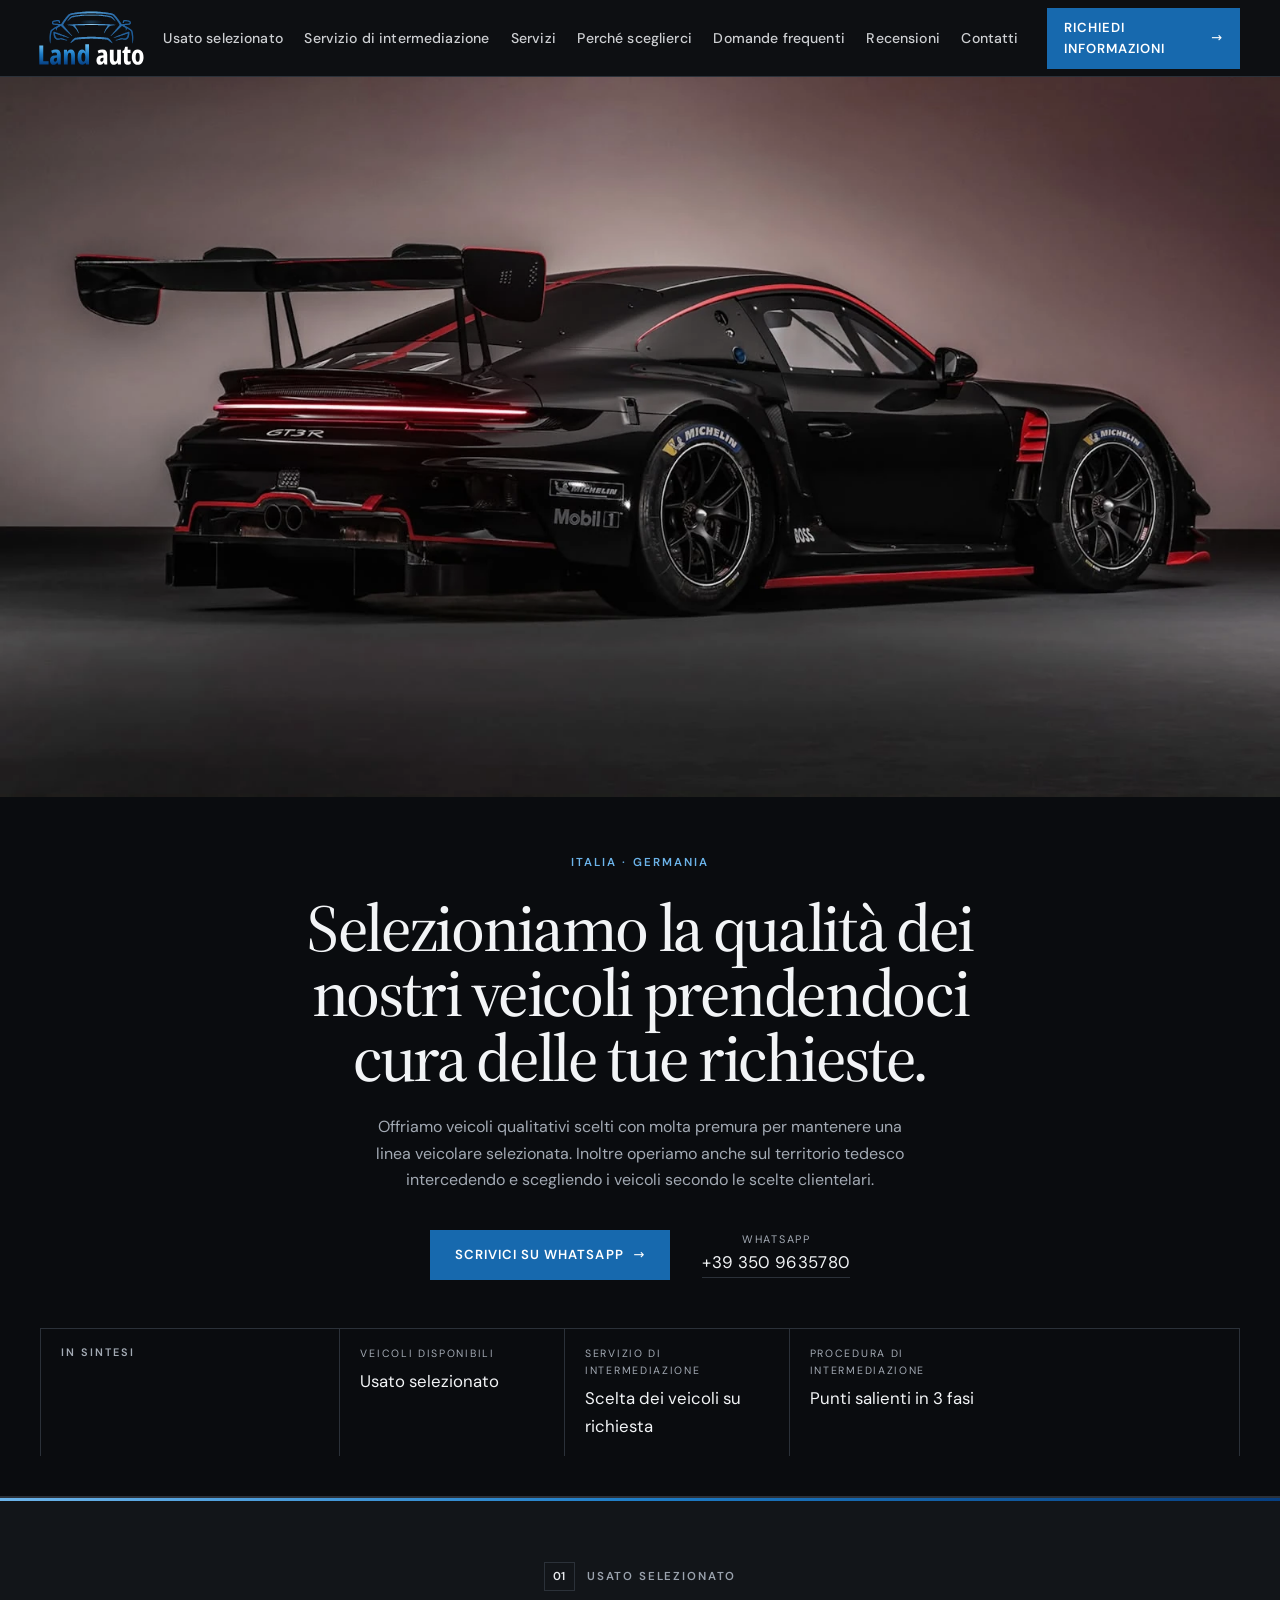
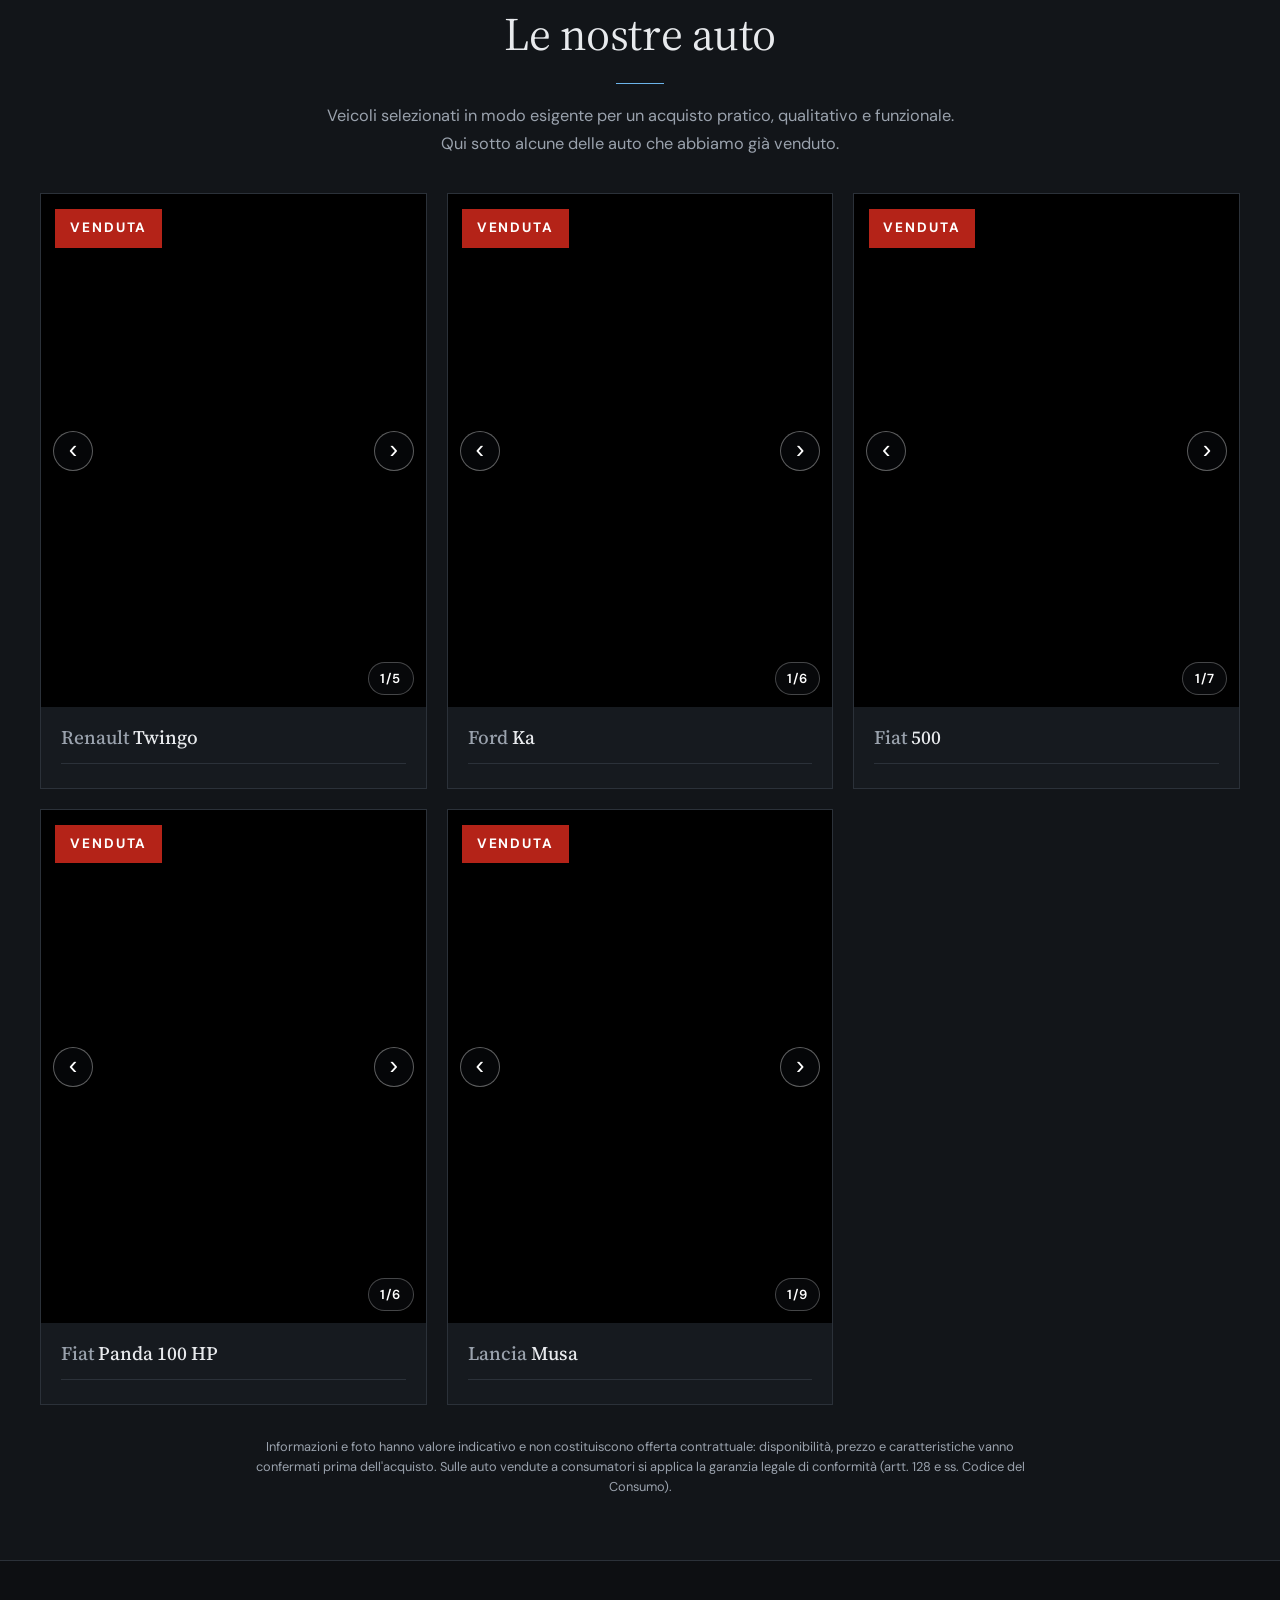
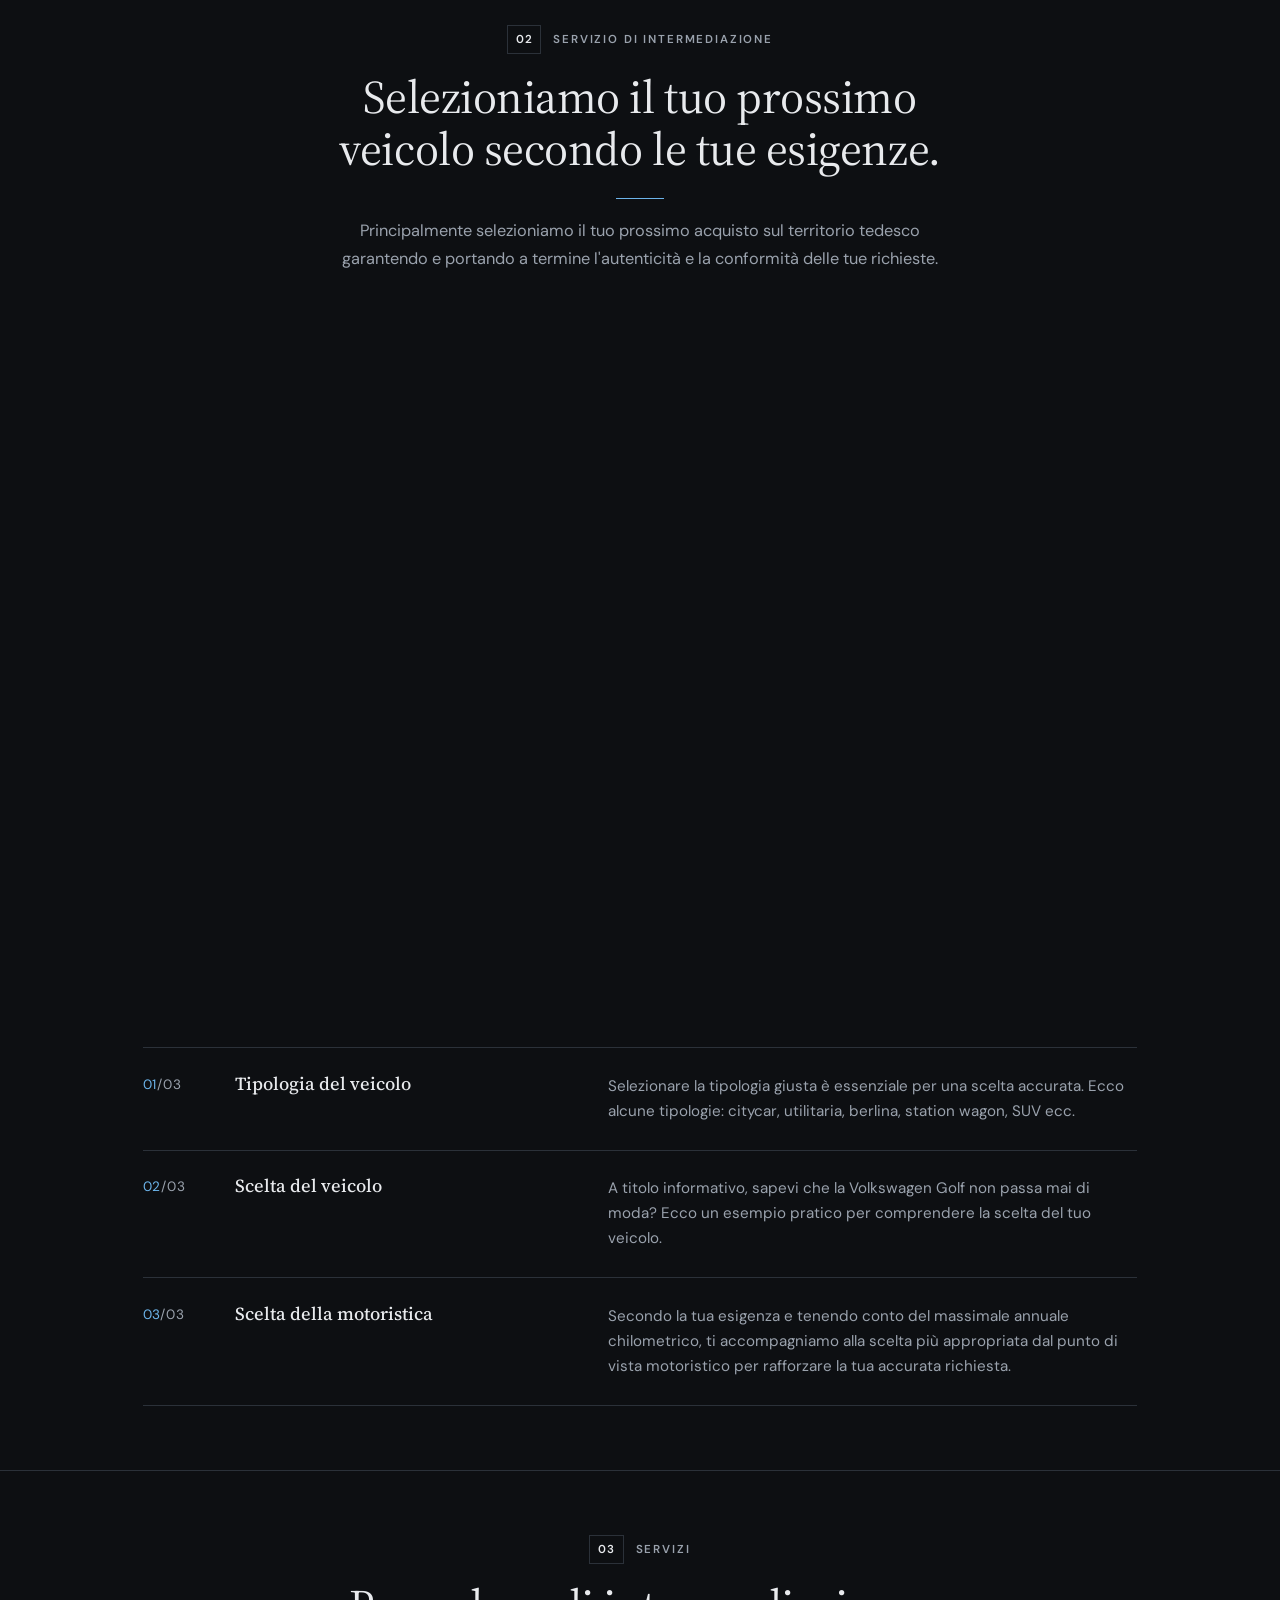
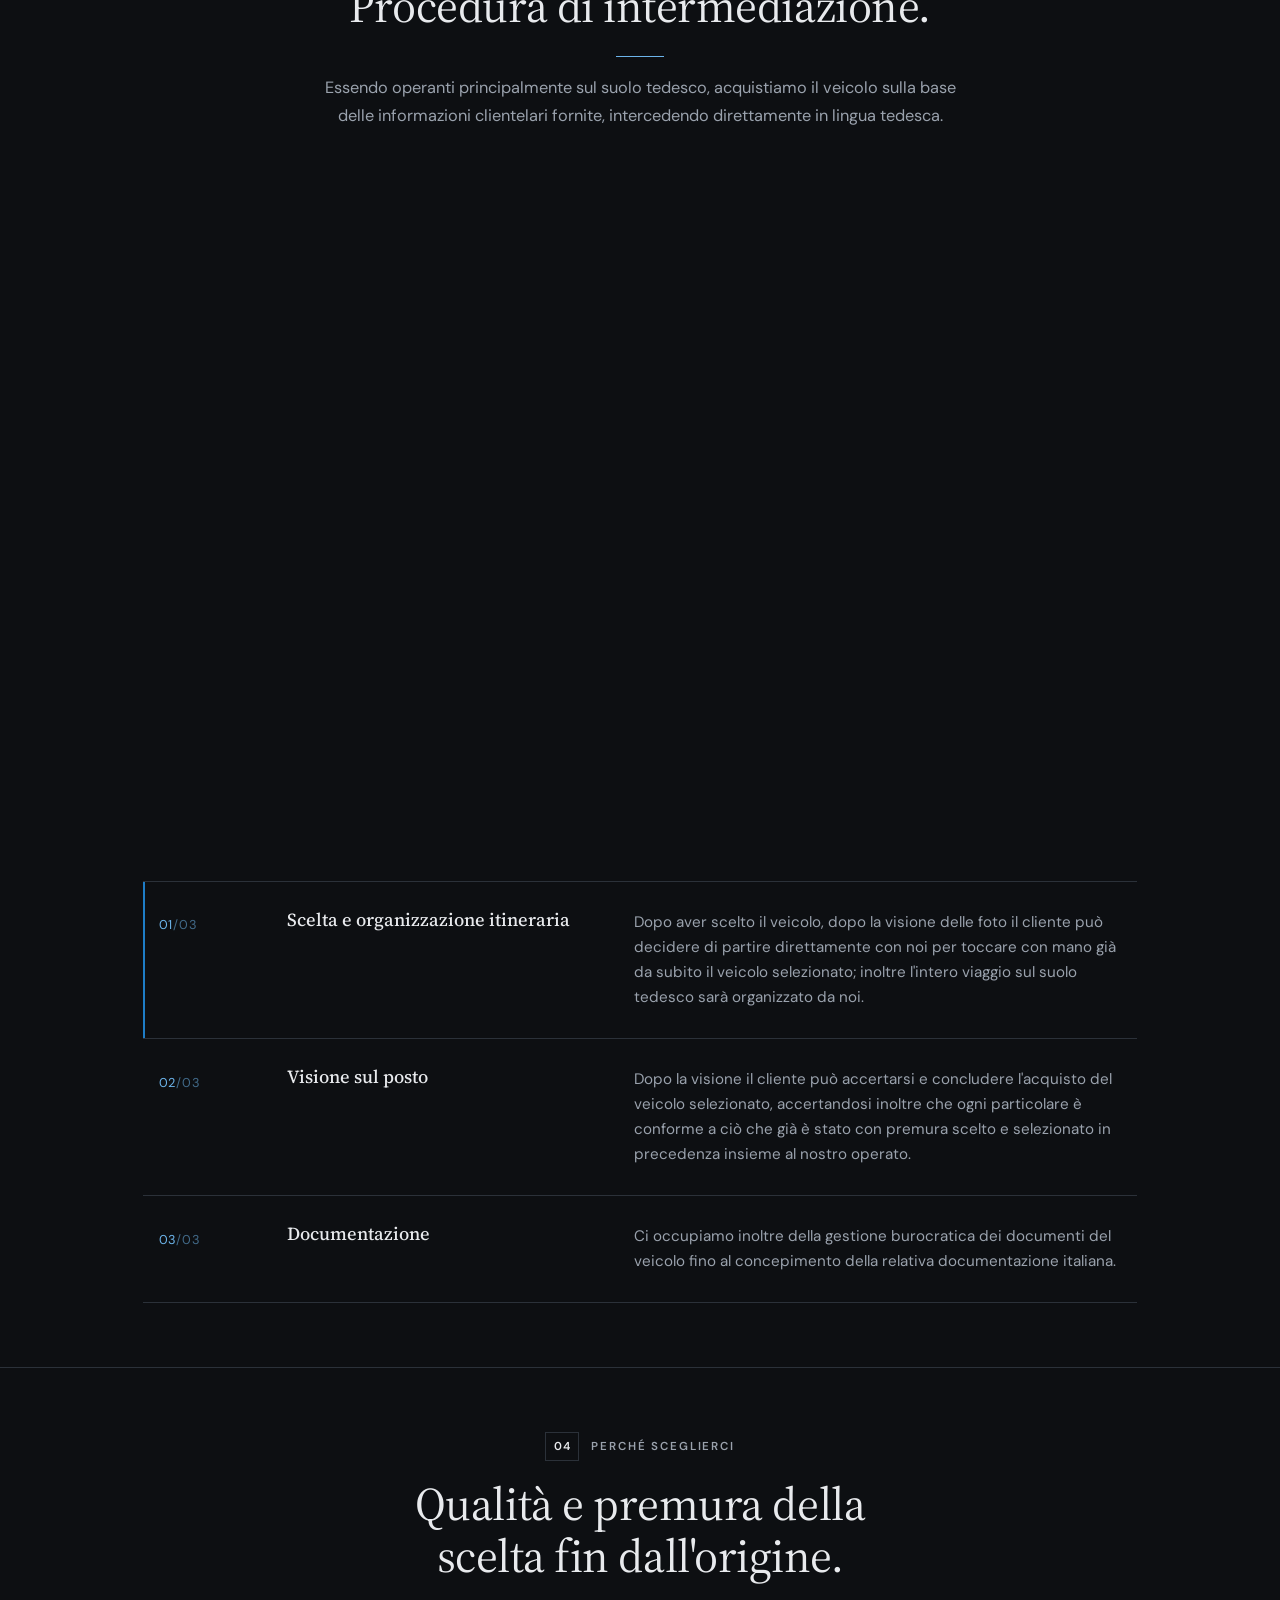
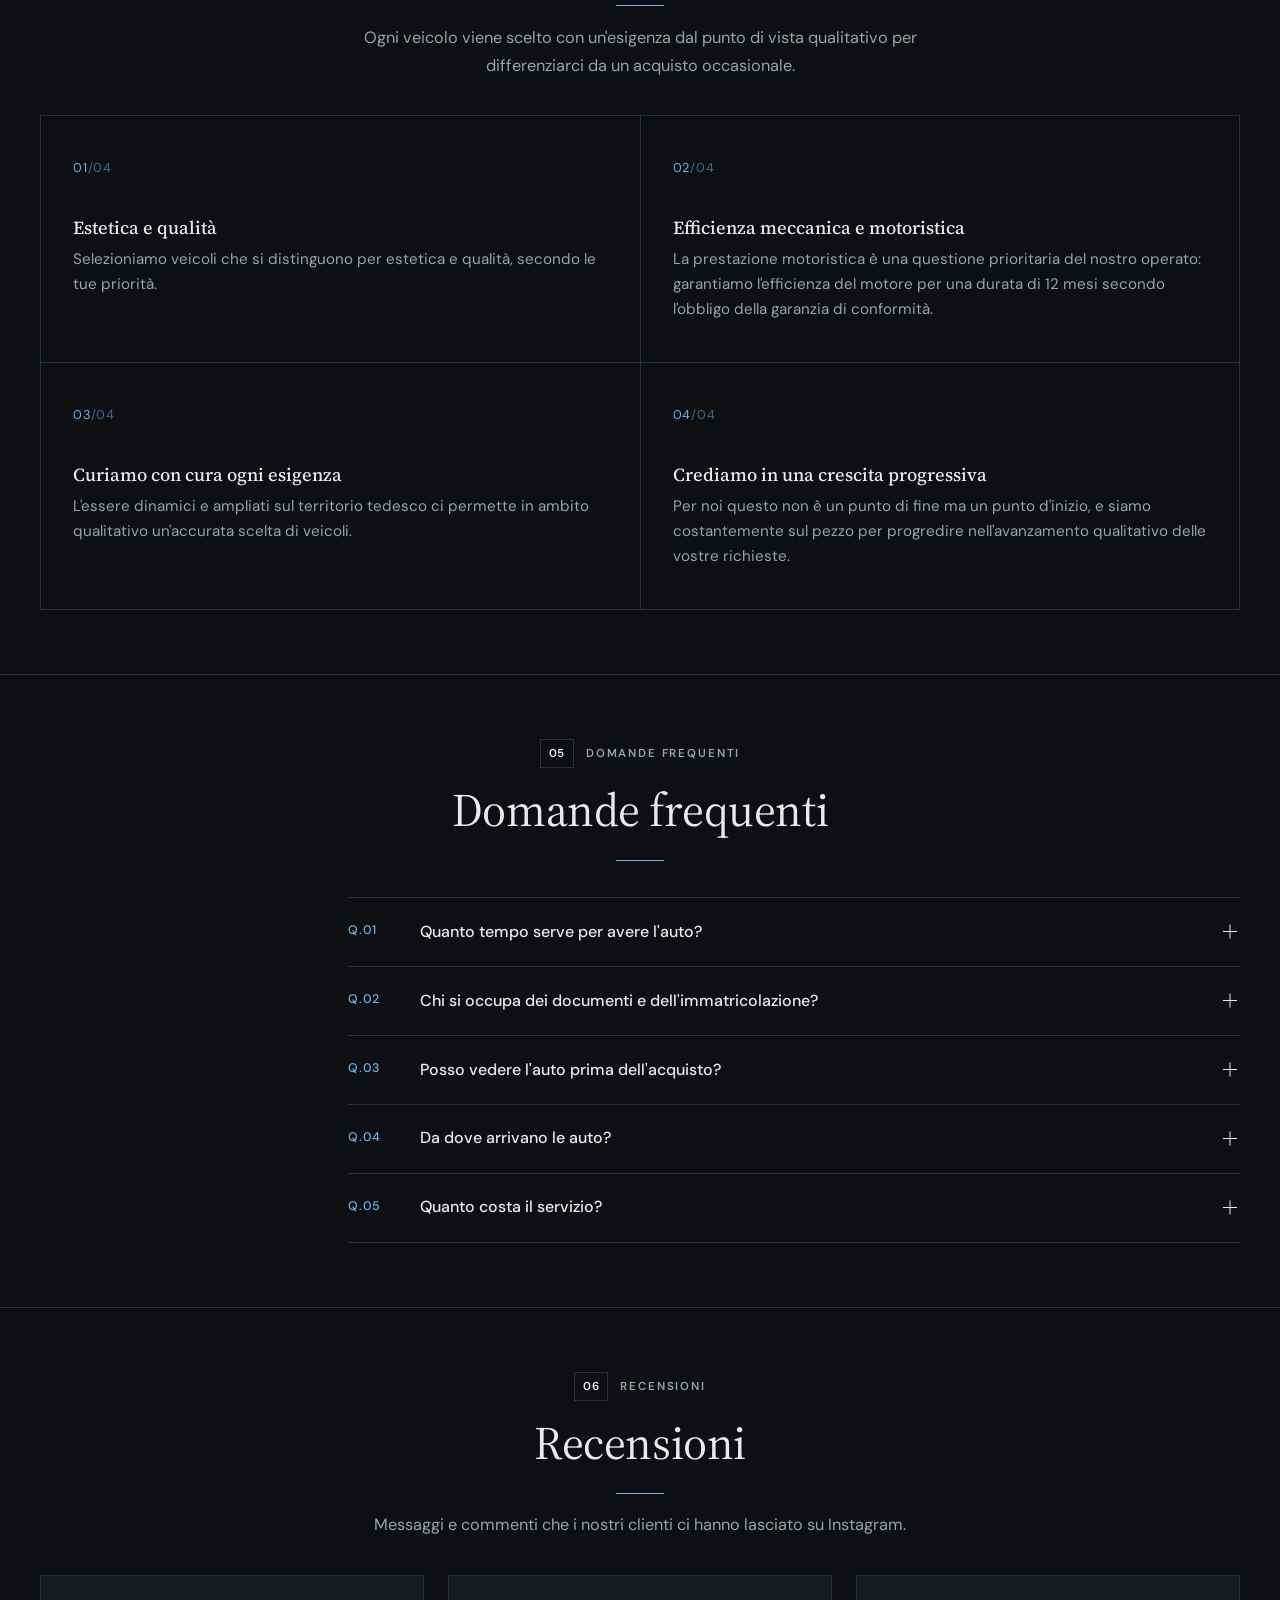
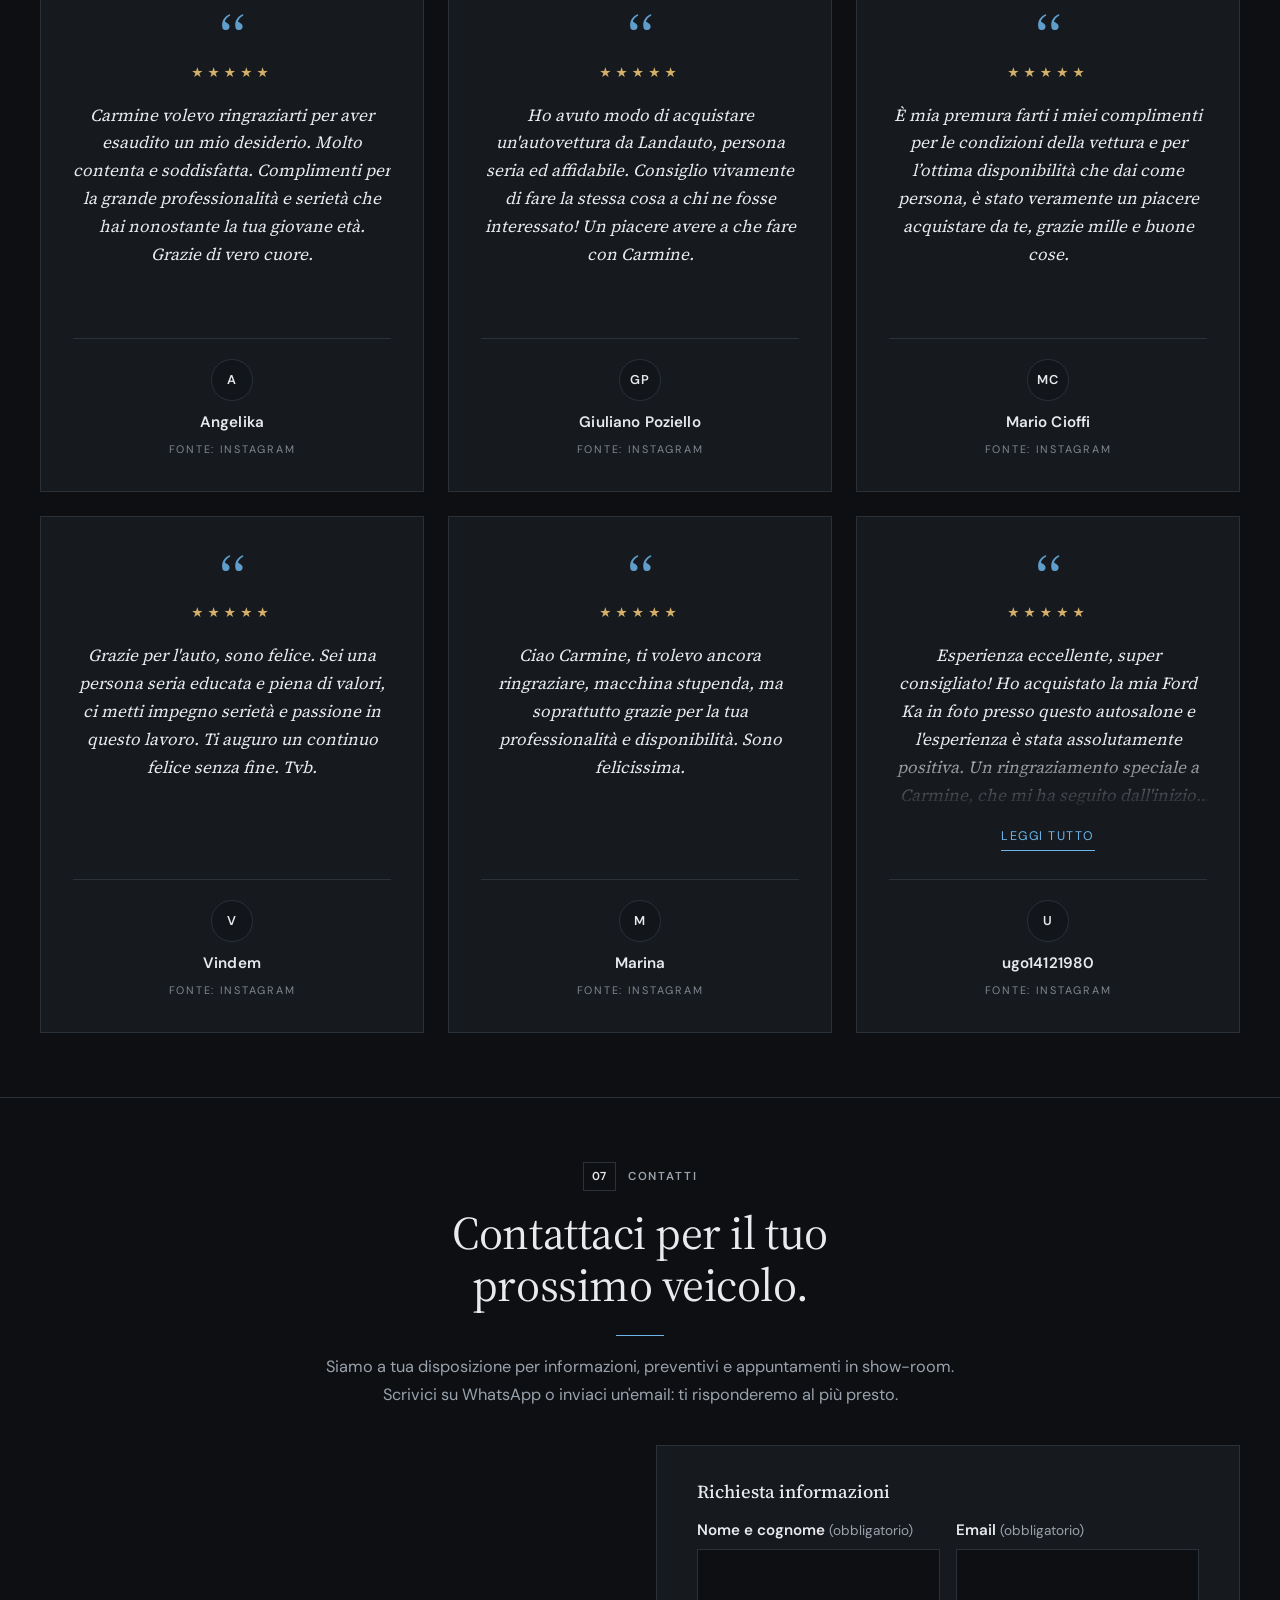
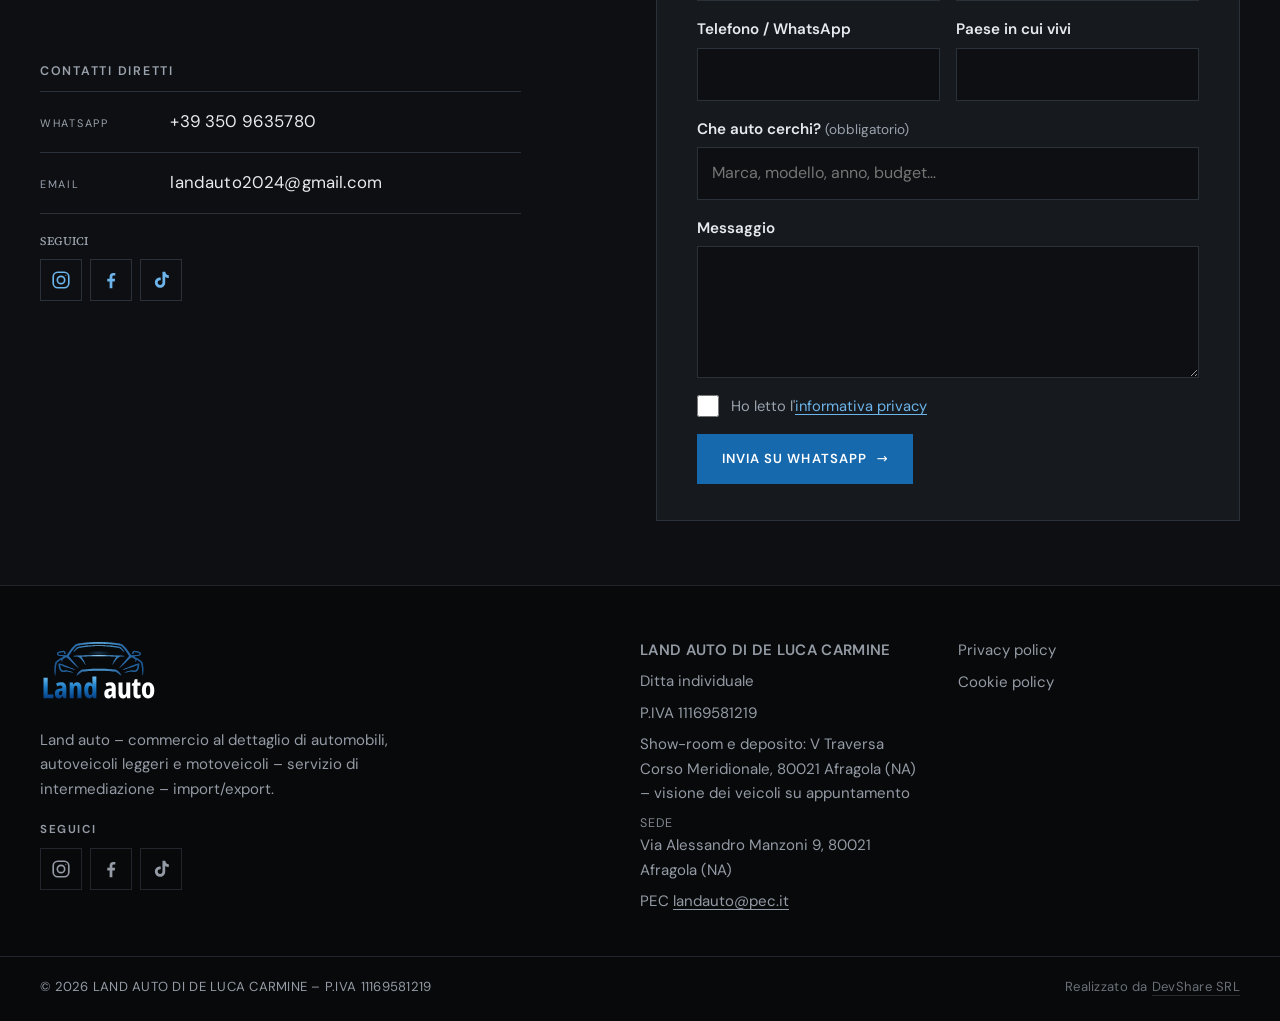
==== commit a12a8cd9: "Footer: firma «Realizzato da DevShare SRL»" ====
--- a/index.html
+++ b/index.html
@@ -30,8 +30,8 @@
     <meta name="twitter:title" content="Land auto – Auto in vendita e import da Italia ed Europa" />
     <meta name="twitter:description" content="Land auto, Afragola (NA): auto in vendita diretta e servizio di intermediazione. Acquistiamo in Italia e in Europa e ti seguiamo fino alla nazionalizzazione e ai documenti italiani." />
     <meta name="twitter:image" content="https://www.landauto.it/og-image.png" />
-    <script type="module" crossorigin src="/assets/index-CJtM3zgV.js"></script>
-    <link rel="stylesheet" crossorigin href="/assets/index-D-cmVVQK.css">
+    <script type="module" crossorigin src="/assets/index-eOjjUmH6.js"></script>
+    <link rel="stylesheet" crossorigin href="/assets/index-W2tcgOyr.css">
   </head>
   <body>
     <div id="root"></div>
--- a/assets/index-W2tcgOyr.css
+++ b/assets/index-W2tcgOyr.css
@@ -0,0 +1 @@
+@font-face{font-family:"Source Serif 4";src:url(/fonts/SourceSerif4-var.woff2) format("woff2");font-weight:200 900;font-style:normal;font-display:swap}@font-face{font-family:DM Sans;src:url(/fonts/DMSans-var.woff2) format("woff2");font-weight:100 1000;font-style:normal;font-display:swap}@font-face{font-family:Archivo;src:url(/fonts/Archivo-var.woff2) format("woff2");font-weight:100 900;font-style:normal;font-display:swap}@font-face{font-family:Hanken Grotesk;src:url(/fonts/HankenGrotesk-var.woff2) format("woff2");font-weight:100 900;font-style:normal;font-display:swap}*,*:before,*:after{box-sizing:border-box}html{scroll-behavior:smooth;scroll-padding-top:96px;-webkit-text-size-adjust:100%}@media(prefers-reduced-motion:reduce){html{scroll-behavior:auto}*,*:before,*:after{transition:none!important;animation:none!important}}body{margin:0;background:var(--c-sfondo);color:var(--c-testo);font-family:var(--font-testo);font-size:1.0625rem;line-height:1.6;-webkit-font-smoothing:antialiased;text-rendering:optimizeLegibility;font-feature-settings:"kern"}img{max-width:100%;display:block}h1,h2,h3{font-family:var(--font-titoli);font-weight:var(--peso-titoli);line-height:1.12;margin:0;text-wrap:balance}p{margin:0}a{color:var(--c-primario-chiaro);text-underline-offset:3px;text-decoration-thickness:1px}:focus-visible{outline:2px solid var(--c-primario);outline-offset:3px}main:focus{outline:none}.contenitore{width:100%;max-width:var(--larghezza-max);margin:0 auto;padding:0 1.25rem}@media(min-width:768px){.contenitore{padding:0 2.5rem}}.sezione{padding:4.5rem 0;border-top:1px solid var(--c-bordo)}.sezione__testa{margin-bottom:2.5rem;max-width:46rem}.sezione__kicker{display:flex;align-items:baseline;gap:.75rem;margin-bottom:1.25rem;font-family:var(--font-secondario);font-size:.78rem;font-weight:600;text-transform:uppercase;letter-spacing:var(--spaziatura-occhiello);color:var(--c-testo-secondario)}.sezione__numero{font-variant-numeric:tabular-nums;color:var(--c-primario-chiaro)}.sezione__titolo{font-size:clamp(1.85rem,4.6vw,3rem);letter-spacing:-.015em}.sezione__intro{margin-top:1.1rem;color:var(--c-testo-secondario);max-width:38rem}@media(min-width:1000px){.sezione{padding:7rem 0}}.bottone{display:inline-flex;align-items:center;justify-content:center;gap:.6rem;min-height:50px;padding:.8rem 1.5rem;border:1px solid var(--c-bottone);border-radius:var(--angoli);background:var(--c-bottone);color:var(--c-testo-bottone);font:inherit;font-size:.98rem;font-weight:600;text-decoration:none;cursor:pointer;transition:background-color .2s,color .2s,border-color .2s}.bottone:after{content:"→";font-weight:400;transition:transform .2s}.bottone:hover{background:var(--c-bottone-hover);border-color:var(--c-bottone-hover);color:var(--c-testo-bottone-hover)}.bottone:hover:after{transform:translate(3px)}.bottone--secondario,.bottone--testo{background:transparent;color:var(--c-testo);border-color:var(--c-bordo)}.bottone--secondario:after,.bottone--testo:after{content:none}.bottone--secondario:hover,.bottone--testo:hover{background:transparent;color:var(--c-testo);border-color:var(--c-testo)}.bottone--piccolo{min-height:42px;padding:.5rem 1rem;font-size:.9rem}.bottone--piccolo:after{content:none}.avviso{margin:0 0 2rem;padding:.7rem 0;font-size:.88rem;color:var(--c-avviso);border-top:1px dashed var(--c-avviso);border-bottom:1px dashed var(--c-avviso)}.segnaposto-immagine{display:grid;place-items:center;background:var(--c-segnaposto);color:var(--c-testo-segnaposto);font-size:.85rem;text-align:center;padding:1rem}.testo-lungo{max-width:42rem;color:var(--c-testo-secondario);display:grid;gap:1rem}.fascia-bozza{background:var(--c-bozza);color:var(--c-testo-bozza);text-align:center;font-size:.72rem;font-weight:600;letter-spacing:.12em;text-transform:uppercase;padding:.35rem 1rem}.salta{position:absolute;left:1rem;top:-100px;z-index:100;padding:.75rem 1rem;background:var(--c-bottone);color:var(--c-testo-bottone);font-weight:700}.salta:focus{top:1rem}.solo-lettori{position:absolute;width:1px;height:1px;overflow:hidden;clip:rect(0 0 0 0);white-space:nowrap}@media(hover:hover)and (prefers-reduced-motion:no-preference){figure img{transition:transform 1.2s cubic-bezier(.2,.7,.2,1)}figure:hover img{transform:scale(1.02)}}figure{margin:0;overflow:hidden}[data-layout=editoriale] body{font-size:1.0625rem}[data-layout=editoriale] .sezione__kicker{font-family:var(--font-testo);letter-spacing:.14em;border-top:1px solid var(--c-testo);padding-top:.8rem;max-width:100%}[data-layout=editoriale] .sezione__titolo{font-weight:500;font-variation-settings:"opsz" 60;letter-spacing:-.02em}[data-layout=editoriale] .sezione{border-top:0}[data-layout=editoriale] .bottone{border-radius:0}@media(min-width:1000px){[data-layout=editoriale] .sezione__griglia{display:grid;grid-template-columns:repeat(12,1fr);column-gap:2rem}[data-layout=editoriale] .sezione__testa{grid-column:1 / span 4;max-width:none;position:sticky;top:100px;align-self:start}[data-layout=editoriale] .sezione__corpo{grid-column:6 / span 7}[data-layout=editoriale] .sezione__titolo{font-size:clamp(2rem,3.2vw,2.9rem)}}[data-layout=tecnico] body{font-size:1rem;font-variant-numeric:tabular-nums}[data-layout=tecnico] .sezione{border-top:1px solid var(--c-bordo);padding:2.5rem 0}[data-layout=tecnico] .sezione__testa{max-width:none;margin-bottom:3rem;display:grid;gap:1rem}[data-layout=tecnico] .sezione__kicker{margin:0;gap:0;font-size:.72rem;letter-spacing:.16em}[data-layout=tecnico] .sezione__numero{color:var(--c-testo);border:1px solid var(--c-bordo);padding:.25rem .5rem;margin-right:.75rem;letter-spacing:.05em}[data-layout=tecnico] .sezione__titolo{font-size:clamp(1.7rem,3.6vw,2.6rem);font-weight:500;letter-spacing:-.02em;max-width:22ch}[data-layout=tecnico] .sezione__intro{margin:0;font-size:.98rem}[data-layout=tecnico] .bottone{border-radius:0;text-transform:uppercase;letter-spacing:.08em;font-size:.82rem;font-weight:600}[data-layout=tecnico] .bottone:after{content:"→"}[data-layout=tecnico] .avviso{font-size:.8rem;letter-spacing:.02em}[data-layout=tecnico] figure img{filter:saturate(.85)}@media(min-width:1000px){[data-layout=tecnico] .sezione{padding:4rem 0}}[data-layout=tecnico] .sezione__testa{justify-items:center;text-align:center;margin:0 auto 2.25rem;max-width:52rem;gap:1.1rem}[data-layout=tecnico] .sezione__kicker{justify-content:center;align-items:center;color:var(--c-testo-secondario)}[data-layout=tecnico] .sezione__titolo{max-width:32ch;font-weight:400;text-wrap:balance;letter-spacing:-.01em;line-height:1.12;font-size:clamp(1.9rem,3.8vw,2.9rem)}[data-layout=tecnico] .sezione__titolo:after{content:"";display:block;width:3rem;height:1px;margin:1.4rem auto 0;background:var(--c-primario-chiaro)}[data-layout=tecnico] .sezione__intro{max-width:40rem;font-size:1.02rem;line-height:1.7}[data-layout=tecnico] body{line-height:1.65}[data-layout=tecnico] h3{font-family:var(--font-titoli);font-weight:500;letter-spacing:0}[data-layout=boutique] body{font-size:1.05rem;letter-spacing:-.003em}[data-layout=boutique] .sezione{border-top:0;padding:5rem 0}[data-layout=boutique] .sezione__testa{max-width:52rem;margin-bottom:3rem}[data-layout=boutique] .sezione__kicker{font-size:.82rem;letter-spacing:0;text-transform:none;font-weight:500;color:var(--c-testo);gap:.5rem}[data-layout=boutique] .sezione__numero{color:var(--c-testo-secondario)}[data-layout=boutique] .sezione__numero:before{content:"("}[data-layout=boutique] .sezione__numero:after{content:")"}[data-layout=boutique] .sezione__titolo{font-size:clamp(2rem,5vw,3.6rem);font-weight:600;letter-spacing:-.035em;line-height:1.02}[data-layout=boutique] .bottone{border-radius:999px;padding-inline:1.6rem;font-weight:500}[data-layout=boutique] .bottone--piccolo{background:transparent;color:var(--c-testo);border-color:var(--c-testo)}[data-layout=boutique] .bottone--piccolo:hover{background:var(--c-testo);color:var(--c-sfondo)}[data-layout=boutique] figure img{border-radius:2px}@media(min-width:1000px){[data-layout=boutique] .sezione{padding:6.5rem 0}[data-layout=boutique] .sezione__testa{margin-bottom:4.5rem}}[data-layout=tecnico] h3[class*=sottotitolo]{font-family:var(--font-secondario);font-weight:600;letter-spacing:.14em}figcaption[class*=didascalia]{display:none}._hero_drg5b_2{position:relative;background:var(--c-hero-sfondo);color:var(--c-hero-testo)}._griglia_drg5b_3{display:grid;gap:2rem;padding-top:2rem;padding-bottom:3rem}._occhiello_drg5b_4{font-family:var(--font-secondario);font-size:.78rem;font-weight:600;text-transform:uppercase;letter-spacing:var(--spaziatura-occhiello);color:var(--c-hero-accento);margin-bottom:1.4rem}._titolo_drg5b_8{font-size:clamp(2.5rem,7vw,4.6rem);line-height:1.02;letter-spacing:-.025em;text-transform:var(--maiuscole-hero)}._sottotitolo_drg5b_9{margin-top:1.5rem;color:var(--c-hero-testo-secondario);font-size:1.1rem;max-width:34rem}._azioni_drg5b_10{display:flex;flex-wrap:wrap;align-items:center;gap:1rem 2rem;margin-top:2.25rem}._telefono_drg5b_11{display:grid;text-decoration:none;color:var(--c-hero-testo)}._telefonoEtichetta_drg5b_12{font-size:.75rem;letter-spacing:.1em;text-transform:uppercase;color:var(--c-hero-testo-secondario)}._telefonoNumero_drg5b_13{font-size:1.15rem;font-variant-numeric:tabular-nums;border-bottom:1px solid var(--c-hero-bordo);transition:border-color .2s}._telefono_drg5b_11:hover ._telefonoNumero_drg5b_13{border-color:var(--c-hero-testo)}._figura_drg5b_15{position:relative}._immagine_drg5b_16{width:100%;height:100%;object-fit:cover}._didascalia_drg5b_17{margin-top:.6rem;font-size:.75rem;color:var(--c-hero-testo-secondario)}._schedaTitolo_drg5b_18{font-size:.75rem;font-family:var(--font-secondario);font-weight:600;letter-spacing:.14em;text-transform:uppercase;color:var(--c-hero-testo-secondario);margin-bottom:.8rem}._dati_drg5b_19{margin:0;display:grid;grid-template-columns:1fr 1fr}._riga_drg5b_20{padding:.9rem 0;border-top:1px solid var(--c-hero-bordo)}._riga_drg5b_20 dt{font-size:.75rem;letter-spacing:.1em;text-transform:uppercase;color:var(--c-hero-testo-secondario)}._riga_drg5b_20 dd{margin:.2rem 0 0;font-variant-numeric:tabular-nums}[data-layout=editoriale] ._titolo_drg5b_8{font-weight:400;font-variation-settings:"opsz" 60}[data-layout=editoriale] ._occhiello_drg5b_4{display:flex;align-items:center;gap:.9rem;color:var(--c-hero-testo);font-family:var(--font-testo)}[data-layout=editoriale] ._occhiello_drg5b_4:before{content:"";width:2.5rem;height:1px;background:currentColor}[data-layout=editoriale] ._telefonoNumero_drg5b_13{font-family:var(--font-titoli);font-size:1.35rem}[data-layout=editoriale] ._figura_drg5b_15{aspect-ratio:4 / 3}[data-layout=editoriale] ._didascalia_drg5b_17{font-style:italic;font-family:var(--font-titoli);font-size:.85rem}[data-layout=editoriale] ._riga_drg5b_20 dd{font-family:var(--font-titoli);font-size:1.15rem}[data-layout=editoriale] ._scheda_drg5b_18{border-top:1px solid var(--c-hero-testo);padding-top:.2rem}[data-layout=editoriale] ._schedaTitolo_drg5b_18{margin:.9rem 0 .2rem}@media(min-width:1000px){[data-layout=editoriale] ._griglia_drg5b_3{grid-template-columns:repeat(12,1fr);column-gap:2rem;row-gap:0;padding-top:4.5rem;padding-bottom:5.5rem;align-items:start}[data-layout=editoriale] ._testo_drg5b_38{grid-column:1 / span 6;grid-row:1;padding-top:2.5rem}[data-layout=editoriale] ._titolo_drg5b_8{font-size:clamp(3.4rem,5.6vw,5.4rem)}[data-layout=editoriale] ._figura_drg5b_15{grid-column:7 / -1;grid-row:1 / span 2;aspect-ratio:auto;overflow:visible;margin-top:-4.5rem;margin-right:calc(-1*(max(0px,(100vw - var(--larghezza-max)) / 2) + 2.5rem))}[data-layout=editoriale] ._figura_drg5b_15 ._immagine_drg5b_16{aspect-ratio:5 / 6;max-height:860px}[data-layout=editoriale] ._didascalia_drg5b_17{padding-left:0}[data-layout=editoriale] ._scheda_drg5b_18{grid-column:1 / span 6;grid-row:2;margin-top:4rem;align-self:end}[data-layout=editoriale] ._dati_drg5b_19{grid-template-columns:repeat(4,1fr);column-gap:1.25rem}}[data-layout=tecnico] ._hero_drg5b_2{overflow:hidden;border-bottom:1px solid var(--c-hero-bordo)}[data-layout=tecnico] ._griglia_drg5b_3{padding-top:0;padding-bottom:0;gap:0}[data-layout=tecnico] ._figura_drg5b_15{order:-1;margin:0 -1.25rem;aspect-ratio:auto}[data-layout=tecnico] ._figura_drg5b_15 ._immagine_drg5b_16{height:auto;object-fit:contain;object-position:initial;aspect-ratio:auto}[data-layout=tecnico] ._didascalia_drg5b_17{display:none}[data-layout=tecnico] ._testo_drg5b_38{padding:2rem 0 2.5rem}[data-layout=tecnico] ._occhiello_drg5b_4{font-size:.72rem;letter-spacing:.18em;color:var(--c-hero-accento)}[data-layout=tecnico] ._titolo_drg5b_8{font-weight:500;letter-spacing:-.035em;line-height:.98}[data-layout=tecnico] ._sottotitolo_drg5b_9{font-size:1rem}[data-layout=tecnico] ._telefonoEtichetta_drg5b_12{font-size:.68rem;letter-spacing:.16em}[data-layout=tecnico] ._telefonoNumero_drg5b_13{font-size:1.05rem;letter-spacing:.02em}[data-layout=tecnico] ._scheda_drg5b_18{margin:0 -1.25rem;border-top:1px solid var(--c-hero-bordo);background:var(--c-hero-sfondo)}[data-layout=tecnico] ._schedaTitolo_drg5b_18{margin:0;padding:.8rem 1.25rem;border-bottom:1px solid var(--c-hero-bordo);font-size:.68rem;letter-spacing:.18em}[data-layout=tecnico] ._riga_drg5b_20{border-top:0;padding:1rem 1.25rem;border-right:1px solid var(--c-hero-bordo);border-bottom:1px solid var(--c-hero-bordo)}[data-layout=tecnico] ._riga_drg5b_20:nth-child(2n){border-right:0}[data-layout=tecnico] ._riga_drg5b_20 dt{font-size:.66rem;letter-spacing:.16em}[data-layout=tecnico] ._riga_drg5b_20 dd{font-size:1.05rem;margin-top:.35rem}@media(min-width:768px){[data-layout=tecnico] ._figura_drg5b_15,[data-layout=tecnico] ._scheda_drg5b_18{margin:0 -2.5rem}}@media(min-width:1000px){[data-layout=tecnico] ._griglia_drg5b_3{grid-template-columns:repeat(12,1fr);column-gap:2rem}[data-layout=tecnico] ._figura_drg5b_15{grid-column:1 / -1;grid-row:1;margin:0 calc(-1*(max(0px,(100vw - var(--larghezza-max)) / 2) + 2.5rem))}[data-layout=tecnico] ._testo_drg5b_38{grid-column:1 / span 9;grid-row:2;padding:3.5rem 0 3rem}[data-layout=tecnico] ._titolo_drg5b_8{font-size:clamp(3rem,5.2vw,4.9rem)}[data-layout=tecnico] ._scheda_drg5b_18{grid-column:1 / -1;grid-row:3;margin:0 0 2.5rem;background:var(--c-hero-sfondo);display:grid;grid-template-columns:3fr 9fr;border-top:1px solid var(--c-hero-bordo);border-left:1px solid var(--c-hero-bordo);border-right:1px solid var(--c-hero-bordo)}[data-layout=tecnico] ._schedaTitolo_drg5b_18{border-bottom:0;border-right:1px solid var(--c-hero-bordo);padding:1.1rem 1.25rem}[data-layout=tecnico] ._dati_drg5b_19{grid-template-columns:repeat(4,1fr)}[data-layout=tecnico] ._riga_drg5b_20,[data-layout=tecnico] ._riga_drg5b_20:nth-child(2n){border-bottom:0;border-right:1px solid var(--c-hero-bordo)}[data-layout=tecnico] ._riga_drg5b_20:last-child{border-right:0}}[data-layout=boutique] ._griglia_drg5b_3{padding-top:2.5rem;padding-bottom:4rem;gap:2rem}[data-layout=boutique] ._occhiello_drg5b_4{text-transform:none;letter-spacing:0;font-size:.9rem;font-weight:500;color:var(--c-hero-testo-secondario);margin-bottom:1rem}[data-layout=boutique] ._titolo_drg5b_8{font-weight:600;letter-spacing:-.05em;line-height:.95;font-size:clamp(2.7rem,9vw,7.4rem)}[data-layout=boutique] ._figura_drg5b_15 ._immagine_drg5b_16{aspect-ratio:4 / 3;object-position:50% 62%}[data-layout=boutique] ._didascalia_drg5b_17{font-size:.75rem}[data-layout=boutique] ._azioni_drg5b_10{margin-top:1.75rem}[data-layout=boutique] ._telefonoNumero_drg5b_13{border-bottom:0;font-weight:500}[data-layout=boutique] ._telefonoEtichetta_drg5b_12{text-transform:none;letter-spacing:0;font-size:.82rem}[data-layout=boutique] ._schedaTitolo_drg5b_18{display:none}[data-layout=boutique] ._dati_drg5b_19{grid-template-columns:1fr}[data-layout=boutique] ._riga_drg5b_20{display:flex;justify-content:space-between;gap:1rem;padding:.7rem 0}[data-layout=boutique] ._riga_drg5b_20 dt{text-transform:none;letter-spacing:0;font-size:.92rem}[data-layout=boutique] ._riga_drg5b_20 dd{margin:0;text-align:right;font-size:.92rem;font-weight:500}@media(min-width:1000px){[data-layout=boutique] ._griglia_drg5b_3{grid-template-columns:repeat(12,1fr);column-gap:2rem;row-gap:3.5rem;padding-top:4rem;padding-bottom:6rem}[data-layout=boutique] ._testo_drg5b_38{display:contents}[data-layout=boutique] ._occhiello_drg5b_4{grid-column:1 / -1;grid-row:1;margin:0 0 -2.5rem}[data-layout=boutique] ._titolo_drg5b_8{grid-column:1 / span 11;grid-row:2}[data-layout=boutique] ._sottotitolo_drg5b_9{grid-column:1 / span 4;grid-row:3;margin:0;align-self:start}[data-layout=boutique] ._azioni_drg5b_10{grid-column:1 / span 4;grid-row:3;align-self:start;margin-top:9rem}[data-layout=boutique] ._scheda_drg5b_18{grid-column:1 / span 4;grid-row:3;align-self:end}[data-layout=boutique] ._figura_drg5b_15{grid-column:6 / -1;grid-row:3;margin-right:calc(-1*(max(0px,(100vw - var(--larghezza-max)) / 2) + 2.5rem))}[data-layout=boutique] ._figura_drg5b_15 ._immagine_drg5b_16{aspect-ratio:16 / 10}}[data-layout=tecnico] ._testo_drg5b_38{text-align:center}[data-layout=tecnico] ._sottotitolo_drg5b_9,[data-layout=tecnico] ._titolo_drg5b_8{margin-left:auto;margin-right:auto}[data-layout=tecnico] ._azioni_drg5b_10{justify-content:center}[data-layout=tecnico] ._telefono_drg5b_11{align-items:center}@media(min-width:1000px){[data-layout=tecnico] ._testo_drg5b_38{grid-column:2 / span 10}[data-layout=tecnico] ._titolo_drg5b_8{max-width:26ch}}._impianto_151qi_2{display:grid;gap:3rem}._passi_151qi_3{list-style:none;margin:0;padding:0;display:grid;gap:0}._passo_151qi_4{padding:1.5rem 0;border-top:1px solid var(--c-bordo)}._numero_151qi_5{display:block;font-variant-numeric:tabular-nums;color:var(--c-primario-chiaro);margin-bottom:.9rem}._totale_151qi_6{color:var(--c-testo-secondario)}._titolo_151qi_7{font-size:1.25rem}._testo_151qi_8{margin-top:.6rem;color:var(--c-testo-secondario)}._figura_151qi_9{position:relative}._immagine_151qi_10{width:100%;object-fit:cover;aspect-ratio:16 / 9}._didascalia_151qi_11{margin-top:.6rem;font-size:.75rem;color:var(--c-testo-secondario)}[data-layout=editoriale] ._sezione_151qi_14{background:var(--c-sfondo-alternato)}[data-layout=editoriale] ._numero_151qi_5{font-family:var(--font-titoli);font-size:3.2rem;line-height:1;font-weight:300;color:var(--c-primario-scuro)}[data-layout=editoriale] ._totale_151qi_6{font-size:1rem;vertical-align:top;margin-left:.2rem}[data-layout=editoriale] ._titolo_151qi_7{font-size:1.4rem;font-weight:500}[data-layout=editoriale] ._passo_151qi_4{border-top-color:var(--c-testo)}[data-layout=editoriale] ._didascalia_151qi_11{font-style:italic;font-family:var(--font-titoli);font-size:.85rem}@media(min-width:700px){[data-layout=editoriale] ._passi_151qi_3{grid-template-columns:1fr 1fr;column-gap:2rem}}@media(min-width:1000px){[data-layout=editoriale] ._sezione_151qi_14 .sezione__griglia{display:block}[data-layout=editoriale] ._sezione_151qi_14 .sezione__testa{position:static;max-width:46rem;margin-bottom:3rem}[data-layout=editoriale] ._figura_151qi_9{margin:0 -2.5rem}[data-layout=editoriale] ._immagine_151qi_10{aspect-ratio:21 / 8}[data-layout=editoriale] ._didascalia_151qi_11{padding:0 2.5rem}[data-layout=editoriale] ._passi_151qi_3{grid-template-columns:repeat(4,1fr);column-gap:2rem}}[data-layout=tecnico] ._passi_151qi_3{border-bottom:1px solid var(--c-bordo)}[data-layout=tecnico] ._passo_151qi_4{display:grid;grid-template-columns:4.5rem 1fr;column-gap:1rem;padding:1.5rem 0;transition:background-color .25s}[data-layout=tecnico] ._numero_151qi_5{grid-row:1 / span 2;margin:0;font-size:.85rem;letter-spacing:.06em;color:var(--c-primario-chiaro)}[data-layout=tecnico] ._titolo_151qi_7{font-size:1.15rem;font-weight:500}[data-layout=tecnico] ._testo_151qi_8{font-size:.95rem}[data-layout=tecnico] ._immagine_151qi_10{aspect-ratio:16 / 9;object-position:50% 50%}[data-layout=tecnico] ._didascalia_151qi_11{font-size:.68rem;letter-spacing:.14em;text-transform:uppercase}@media(min-width:1000px){[data-layout=tecnico] ._impianto_151qi_2{grid-template-columns:repeat(12,1fr);column-gap:2rem;margin-top:1.5rem}[data-layout=tecnico] ._figura_151qi_9{grid-column:1 / -1;margin:0}[data-layout=tecnico] ._immagine_151qi_10{aspect-ratio:16 / 9}[data-layout=tecnico] ._passi_151qi_3{grid-column:2 / span 10;margin-top:1rem}[data-layout=tecnico] ._passo_151qi_4{grid-template-columns:4.5rem 1fr 1.5fr;column-gap:1.25rem;padding:1.6rem 0}[data-layout=tecnico] ._numero_151qi_5{grid-row:auto}[data-layout=tecnico] ._testo_151qi_8{margin:0}}@media(hover:hover){[data-layout=tecnico] ._passo_151qi_4:hover{background:var(--c-sfondo-alternato)}}[data-layout=boutique] ._sezione_151qi_14{background:var(--c-sfondo-alternato)}[data-layout=boutique] ._passi_151qi_3{position:relative}[data-layout=boutique] ._passo_151qi_4{border-top:0;border-left:1px solid var(--c-testo);padding:0 0 2rem 1.5rem;position:relative}[data-layout=boutique] ._passo_151qi_4:before{content:"";position:absolute;left:-5px;top:.35rem;width:9px;height:9px;background:var(--c-testo);border-radius:50%}[data-layout=boutique] ._passo_151qi_4:last-child:before{background:var(--c-primario)}[data-layout=boutique] ._numero_151qi_5{color:var(--c-testo-secondario);font-size:.85rem;margin-bottom:.5rem}[data-layout=boutique] ._titolo_151qi_7{font-size:1.3rem;font-weight:600;letter-spacing:-.02em}[data-layout=boutique] ._figura_151qi_9{order:2}[data-layout=boutique] ._immagine_151qi_10{aspect-ratio:16 / 10;object-position:50% 45%}[data-layout=boutique] ._didascalia_151qi_11{font-size:.75rem}@media(min-width:1000px){[data-layout=boutique] ._impianto_151qi_2{gap:5rem}[data-layout=boutique] ._passi_151qi_3{grid-template-columns:repeat(4,1fr);column-gap:2rem;border-top:1px solid var(--c-testo)}[data-layout=boutique] ._passo_151qi_4{border-left:0;padding:2.25rem 0 0}[data-layout=boutique] ._passo_151qi_4:before{left:0;top:-5px}[data-layout=boutique] ._figura_151qi_9{margin:0 calc(-1*(max(0px,(100vw - var(--larghezza-max)) / 2) + 2.5rem))}[data-layout=boutique] ._immagine_151qi_10{aspect-ratio:21 / 8;border-radius:0}[data-layout=boutique] ._didascalia_151qi_11{padding:0 calc(max(0px,(100vw - var(--larghezza-max)) / 2) + 2.5rem)}}._sezione_1xk70_2{position:relative}._impianto_1xk70_3{display:grid;gap:2.5rem}._elenco_1xk70_4{list-style:none;margin:0;padding:0;display:grid}._voce_1xk70_5{display:grid;grid-template-columns:3rem 1fr;column-gap:1rem;padding:1.6rem 0;border-top:1px solid var(--c-bordo)}._voce_1xk70_5:last-child{border-bottom:1px solid var(--c-bordo)}._numero_1xk70_7{grid-row:1 / span 2;font-variant-numeric:tabular-nums;font-size:.85rem;color:var(--c-primario-chiaro);padding-top:.3rem}._titolo_1xk70_8{font-size:1.3rem}._testo_1xk70_9{margin-top:.5rem;color:var(--c-testo-secondario);max-width:40rem}._figura_1xk70_10{position:relative}._immagine_1xk70_11{width:100%;height:100%;object-fit:cover;aspect-ratio:4 / 3}._didascalia_1xk70_12{margin-top:.6rem;font-size:.75rem;color:var(--c-testo-secondario)}[data-layout=editoriale] ._titolo_1xk70_8{font-size:1.55rem;font-weight:500}[data-layout=editoriale] ._numero_1xk70_7{font-family:var(--font-titoli);font-size:1rem;font-style:italic}[data-layout=editoriale] ._evidenza_1xk70_17 ._titolo_1xk70_8{font-size:2rem}[data-layout=editoriale] ._evidenza_1xk70_17 ._testo_1xk70_9{font-family:var(--font-titoli);font-size:1.2rem;line-height:1.55;color:var(--c-testo);max-width:36rem}[data-layout=editoriale] ._evidenza_1xk70_17 ._testo_1xk70_9:first-letter{float:left;font-size:3.6em;line-height:.85;padding:.08em .1em 0 0;font-weight:500;color:var(--c-primario-scuro)}[data-layout=editoriale] ._didascalia_1xk70_12{font-style:italic;font-family:var(--font-titoli);font-size:.85rem}[data-layout=editoriale] ._figura_1xk70_10 ._immagine_1xk70_11{aspect-ratio:3 / 2}@media(min-width:1000px){[data-layout=editoriale] ._conFoto_1xk70_25 ._impianto_1xk70_3{grid-template-columns:1fr}}[data-layout=tecnico] ._voce_1xk70_5{grid-template-columns:4.5rem 1fr}[data-layout=tecnico] ._numero_1xk70_7{font-size:.8rem;letter-spacing:.06em}[data-layout=tecnico] ._titolo_1xk70_8{font-size:1.15rem;font-weight:500}[data-layout=tecnico] ._testo_1xk70_9{font-size:.95rem}[data-layout=tecnico] ._evidenza_1xk70_17{box-shadow:inset 2px 0 0 var(--c-primario);padding-left:1rem;margin-left:-1rem}[data-layout=tecnico] ._figura_1xk70_10 ._immagine_1xk70_11{aspect-ratio:16 / 9;object-position:50% 45%}[data-layout=tecnico] ._didascalia_1xk70_12{font-size:.68rem;letter-spacing:.14em;text-transform:uppercase}@media(min-width:1000px){[data-layout=tecnico] ._impianto_1xk70_3{margin-top:1.5rem}[data-layout=tecnico] ._conFoto_1xk70_25 ._impianto_1xk70_3{grid-template-columns:repeat(12,1fr);column-gap:2rem}[data-layout=tecnico] ._conFoto_1xk70_25 ._figura_1xk70_10{grid-column:1 / -1}[data-layout=tecnico] ._conFoto_1xk70_25 ._figura_1xk70_10 ._immagine_1xk70_11{aspect-ratio:16 / 9}[data-layout=tecnico] ._conFoto_1xk70_25 ._elenco_1xk70_4{grid-column:2 / span 10}[data-layout=tecnico] ._conFoto_1xk70_25 ._voce_1xk70_5{grid-template-columns:6rem 1fr 1.6fr;column-gap:2rem;padding:1.75rem 0 1.75rem 1rem;margin-left:0}[data-layout=tecnico] ._conFoto_1xk70_25 ._numero_1xk70_7{grid-row:auto}[data-layout=tecnico] ._conFoto_1xk70_25 ._testo_1xk70_9{margin:0}[data-layout=tecnico] ._sezione_1xk70_2:not(._conFoto_1xk70_25) ._elenco_1xk70_4{grid-template-columns:1fr 1fr;border-left:1px solid var(--c-bordo);border-top:1px solid var(--c-bordo)}[data-layout=tecnico] ._sezione_1xk70_2:not(._conFoto_1xk70_25) ._voce_1xk70_5{border:0;border-right:1px solid var(--c-bordo);border-bottom:1px solid var(--c-bordo);padding:2.25rem 2rem 2.5rem;grid-template-columns:1fr;min-height:13rem;align-content:start}[data-layout=tecnico] ._sezione_1xk70_2:not(._conFoto_1xk70_25) ._numero_1xk70_7{grid-row:auto;margin-bottom:2.5rem}}[data-layout=boutique] ._voce_1xk70_5{border-top:1px solid var(--c-bordo);grid-template-columns:1fr;padding:1.75rem 0}[data-layout=boutique] ._voce_1xk70_5:last-child{border-bottom:0}[data-layout=boutique] ._numero_1xk70_7{grid-row:auto;color:var(--c-testo-secondario);font-size:.85rem;padding:0;margin-bottom:.6rem}[data-layout=boutique] ._numero_1xk70_7:before{content:"("}[data-layout=boutique] ._numero_1xk70_7:after{content:")"}[data-layout=boutique] ._titolo_1xk70_8{font-size:1.35rem;font-weight:600;letter-spacing:-.02em}[data-layout=boutique] ._evidenza_1xk70_17 ._titolo_1xk70_8{font-size:1.75rem}[data-layout=boutique] ._evidenza_1xk70_17 ._testo_1xk70_9{color:var(--c-testo)}[data-layout=boutique] ._figura_1xk70_10 ._immagine_1xk70_11{aspect-ratio:4 / 3;object-position:55% 75%}@media(min-width:1000px){[data-layout=boutique] ._figura_1xk70_10 ._immagine_1xk70_11{aspect-ratio:4 / 5;object-position:40% 50%}}[data-layout=boutique] ._didascalia_1xk70_12{font-size:.75rem}@media(min-width:1000px){[data-layout=boutique] ._conFoto_1xk70_25 ._impianto_1xk70_3{grid-template-columns:repeat(12,1fr);column-gap:2rem}[data-layout=boutique] ._conFoto_1xk70_25 ._figura_1xk70_10{grid-column:1 / span 6;margin-left:calc(-1*(max(0px,(100vw - var(--larghezza-max)) / 2) + 2.5rem))}[data-layout=boutique] ._conFoto_1xk70_25 ._elenco_1xk70_4{grid-column:8 / -1;align-self:center}[data-layout=boutique] ._sezione_1xk70_2:not(._conFoto_1xk70_25) ._elenco_1xk70_4{grid-template-columns:1fr 1fr;column-gap:4rem}[data-layout=boutique] ._sezione_1xk70_2:not(._conFoto_1xk70_25) ._voce_1xk70_5{padding:2rem 0}}._totale_1xk70_78{opacity:.55}._griglia_gnkm7_1{list-style:none;margin:0;padding:0;display:grid;gap:1rem}._carta_gnkm7_2{padding:0;overflow:hidden}._foto_gnkm7_3{display:grid;width:100%;aspect-ratio:16 / 10;object-fit:cover;border-radius:0}._nome_gnkm7_4{margin:1rem 1.25rem .5rem;font-size:1.1rem}._dettagli_gnkm7_5{margin:0 1.25rem 1.25rem;padding:0;list-style:none;color:var(--c-testo-secondario);display:grid;gap:.25rem}@media(min-width:700px){._griglia_gnkm7_1{grid-template-columns:repeat(3,1fr)}}._elenco_1jyvn_1{list-style:none;margin:0;padding:0;display:grid;gap:1.5rem;grid-auto-rows:1fr}@media(min-width:760px){._elenco_1jyvn_1{grid-template-columns:repeat(2,1fr)}}@media(min-width:1100px){._elenco_1jyvn_1{grid-template-columns:repeat(3,1fr)}}._voce_1jyvn_4{display:flex}._figura_1jyvn_5{margin:0;flex:1;display:flex;flex-direction:column;align-items:center;text-align:center;padding:2.75rem 2rem 2rem;background:var(--c-superficie);border:1px solid var(--c-bordo);border-radius:var(--angoli);position:relative}._virgolette_1jyvn_10{font-family:var(--font-titoli);font-size:4.5rem;line-height:.6;height:2.2rem;color:var(--c-primario-chiaro);opacity:.85}._stelle_1jyvn_11{margin:.4rem 0 1.1rem;font-size:.85rem;letter-spacing:.3em;color:#d4af6a}._testoBox_1jyvn_12{flex:1;display:flex;flex-direction:column;align-items:center;width:100%}._citazione_1jyvn_13{margin:0;font-family:var(--font-titoli);font-style:italic;font-size:1.06rem;line-height:1.65;color:var(--c-testo);max-width:34rem}._citazione_1jyvn_13 p{margin:0}._autore_1jyvn_15{margin-top:1.75rem;padding-top:1.25rem;border-top:1px solid var(--c-bordo);width:100%;display:grid;justify-items:center;gap:.35rem}._avatar_1jyvn_16{display:grid;place-items:center;width:2.6rem;height:2.6rem;border-radius:50%;margin-bottom:.25rem;border:1px solid var(--c-bordo);background:var(--c-sfondo-alternato);font-size:.8rem;letter-spacing:.08em;font-weight:600;color:var(--c-testo)}._nome_1jyvn_20{font-size:.95rem;font-weight:600;letter-spacing:.01em;color:var(--c-testo)}._luogo_1jyvn_21{font-size:.82rem;color:var(--c-testo-secondario)}._fonte_1jyvn_22{font-size:.68rem;letter-spacing:.16em;text-transform:uppercase;color:var(--c-testo-secondario);opacity:.8}._vuoto_1jyvn_23{margin:0;padding:2rem 1.5rem;border:1px dashed var(--c-bordo);color:var(--c-testo-secondario);font-size:1.05rem;text-align:center}._citazione_1jyvn_13 p{display:-webkit-box;-webkit-box-orient:vertical;-webkit-line-clamp:6;line-clamp:6;overflow:hidden}._citazione_1jyvn_13[data-espanso=true] p{display:block;-webkit-line-clamp:unset;line-clamp:none;overflow:visible}._citazione_1jyvn_13[data-lungo=true][data-espanso=false] p{-webkit-mask-image:linear-gradient(180deg,#000 60%,transparent);mask-image:linear-gradient(180deg,#000 60%,transparent)}._leggi_1jyvn_31{margin-top:.8rem;padding:.2rem 0;background:none;border:0;border-bottom:1px solid currentColor;cursor:pointer;font:inherit;font-size:.78rem;letter-spacing:.12em;text-transform:uppercase;color:var(--c-primario-chiaro)}._leggi_1jyvn_31:hover,._leggi_1jyvn_31:focus-visible{color:var(--c-testo)}._autore_1jyvn_15{margin-top:auto}._testoBox_1jyvn_12+._autore_1jyvn_15,._figura_1jyvn_5>._autore_1jyvn_15{margin-top:1.75rem}._elenco_1e8tf_1{display:grid;border-bottom:1px solid var(--c-bordo)}._voce_1e8tf_2{border-top:1px solid var(--c-bordo)}._domanda_1e8tf_3{cursor:pointer;list-style:none;padding:1.3rem 2.5rem 1.3rem 0;position:relative;font-size:1.1rem;font-weight:500;transition:color .2s}._domanda_1e8tf_3::-webkit-details-marker{display:none}._domanda_1e8tf_3:hover{color:var(--c-primario-chiaro)}._segno_1e8tf_9{position:absolute;right:.2rem;top:50%;width:14px;height:14px;margin-top:-7px}._segno_1e8tf_9:before,._segno_1e8tf_9:after{content:"";position:absolute;left:0;top:6.5px;width:14px;height:1px;background:currentColor;transition:transform .25s}._segno_1e8tf_9:after{transform:rotate(90deg)}._voce_1e8tf_2[open] ._segno_1e8tf_9:after{transform:rotate(0)}._risposta_1e8tf_13{padding:0 2.5rem 1.4rem 0;color:var(--c-testo-secondario);max-width:44rem}[data-layout=editoriale] ._domanda_1e8tf_3{font-family:var(--font-titoli);font-size:1.3rem;font-weight:400}[data-layout=tecnico] ._elenco_1e8tf_1{counter-reset:q}[data-layout=tecnico] ._domanda_1e8tf_3{font-size:1rem;font-weight:500;padding-left:4.5rem}[data-layout=tecnico] ._domanda_1e8tf_3:before{counter-increment:q;content:"Q." counter(q,decimal-leading-zero);position:absolute;left:0;top:1.4rem;font-size:.78rem;letter-spacing:.06em;color:var(--c-primario-chiaro)}[data-layout=tecnico] ._risposta_1e8tf_13{padding-left:4.5rem;font-size:.95rem}@media(min-width:1000px){[data-layout=tecnico] ._elenco_1e8tf_1{margin-left:calc((100% + 2rem)/4);margin-top:1.5rem}}[data-layout=boutique] ._elenco_1e8tf_1{border-bottom-color:var(--c-testo)}[data-layout=boutique] ._voce_1e8tf_2{border-top-color:var(--c-testo)}[data-layout=boutique] ._domanda_1e8tf_3{font-size:clamp(1.1rem,2vw,1.4rem);font-weight:500;letter-spacing:-.015em;padding:1.6rem 3rem 1.6rem 0}@media(min-width:1000px){[data-layout=boutique] ._risposta_1e8tf_13{margin-left:33%}}@media(min-width:1000px){[data-layout=boutique] ._sezione_1e8tf_35 .sezione__griglia{display:grid;grid-template-columns:repeat(12,1fr);column-gap:2rem}[data-layout=boutique] ._sezione_1e8tf_35 .sezione__testa{grid-column:1 / span 4;margin:0}[data-layout=boutique] ._sezione_1e8tf_35 .sezione__titolo{font-size:clamp(2rem,3.4vw,2.8rem)}[data-layout=boutique] ._sezione_1e8tf_35 .sezione__corpo{grid-column:6 / -1}[data-layout=boutique] ._risposta_1e8tf_13{margin-left:0}}._modulo_1e58h_1{display:grid;gap:1rem}._titolo_1e58h_2{margin:0;font-size:1.15rem}._griglia_1e58h_3{display:grid;gap:1rem}._campo_1e58h_4{display:grid;gap:.35rem}._campo_1e58h_4 label{font-weight:600;font-size:.95rem}._obbl_1e58h_6{color:var(--c-testo-secondario);font-weight:400;font-size:.85rem}._campo_1e58h_4 input,._campo_1e58h_4 textarea{width:100%;font:inherit;color:var(--c-testo);background:var(--c-sfondo);border:1px solid var(--c-bordo);border-radius:var(--angoli);padding:.75rem .85rem;min-height:48px}._campo_1e58h_4 input:focus-visible,._campo_1e58h_4 textarea:focus-visible{outline:2px solid var(--c-primario-chiaro);outline-offset:1px;border-color:transparent}._campo_1e58h_4 [aria-invalid=true]{border-color:var(--c-errore)}._campo_1e58h_4 textarea{resize:vertical}._errore_1e58h_14{margin:0;color:var(--c-errore);font-size:.9rem}._riepilogo_1e58h_15{padding:.75rem 1rem;border-radius:var(--angoli);border:1px solid var(--c-errore);color:var(--c-errore)}._nascosto_1e58h_16{position:absolute;width:1px;height:1px;overflow:hidden;clip:rect(0 0 0 0)}._privacy_1e58h_17{display:flex;gap:.75rem;align-items:flex-start;font-size:.92rem;color:var(--c-testo-secondario)}._privacy_1e58h_17 input{width:22px;height:22px;margin:.1rem 0 0;flex:none;accent-color:var(--c-primario)}._invia_1e58h_19{justify-self:start}._esito_1e58h_20{outline:none}._esito_1e58h_20 p{color:var(--c-testo-secondario)}._azioni_1e58h_22{display:flex;flex-wrap:wrap;gap:.75rem;margin-top:1rem}@media(min-width:640px){._griglia_1e58h_3{grid-template-columns:1fr 1fr}._largo_1e58h_25{grid-column:1 / -1}}._social_br3gm_2{margin-top:1.35rem}._titolo_br3gm_3{margin:0 0 .7rem;font-family:var(--font-secondario);font-size:.72rem;font-weight:650;text-transform:uppercase;letter-spacing:.14em;color:var(--c-testo-secondario)}._lista_br3gm_7{list-style:none;margin:0;padding:0;display:flex;flex-wrap:wrap;gap:.5rem}._link_br3gm_8{display:grid;place-items:center;width:42px;height:42px;border-radius:var(--angoli);color:var(--c-primario-chiaro);border:1px solid var(--c-bordo);background:transparent;transition:color .2s,border-color .2s,background .2s,transform .15s}._link_br3gm_8:hover,._link_br3gm_8:focus-visible{border-color:var(--c-primario);color:var(--c-primario);background:color-mix(in srgb,var(--c-primario) 8%,transparent)}._link_br3gm_8:active{transform:translateY(1px)}._piede_br3gm_17 ._titolo_br3gm_3{color:var(--c-piede-testo)}._piede_br3gm_17 ._link_br3gm_8{color:var(--c-piede-testo);border-color:var(--c-piede-bordo)}._piede_br3gm_17 ._link_br3gm_8:hover,._piede_br3gm_17 ._link_br3gm_8:focus-visible{color:#fff;border-color:color-mix(in srgb,#fff 35%,var(--c-piede-bordo));background:color-mix(in srgb,#fff 6%,transparent)}@media(max-width:799px){._piede_br3gm_17{display:flex;align-items:center;gap:1rem;margin-top:.9rem}._piede_br3gm_17 ._titolo_br3gm_3{margin:0}._piede_br3gm_17 ._link_br3gm_8{width:38px;height:38px}}._griglia_1slke_1{display:grid;gap:3rem}._sottotitolo_1slke_2{font-size:.78rem;font-family:var(--font-secondario);font-weight:600;letter-spacing:.14em;text-transform:uppercase;color:var(--c-testo-secondario);margin-bottom:.8rem}._lista_1slke_3{margin:0;display:grid}._riga_1slke_4{padding:1rem 0;border-top:1px solid var(--c-bordo);display:grid;gap:.15rem}._riga_1slke_4:last-child{border-bottom:1px solid var(--c-bordo)}._riga_1slke_4 dt{font-size:.75rem;letter-spacing:.1em;text-transform:uppercase;color:var(--c-testo-secondario)}._riga_1slke_4 dd{margin:0;font-size:1.2rem;font-variant-numeric:tabular-nums;overflow-wrap:anywhere}._riga_1slke_4 a{color:var(--c-testo);text-decoration:none;border-bottom:1px solid transparent;transition:border-color .2s}._riga_1slke_4 a:hover{border-bottom-color:currentColor}[data-layout=editoriale] ._riga_1slke_4 dd{font-family:var(--font-titoli);font-size:1.6rem}@media(min-width:1000px){[data-layout=editoriale] ._griglia_1slke_1{grid-template-columns:1fr}}[data-layout=tecnico] ._riga_1slke_4{grid-template-columns:8rem 1fr;align-items:baseline}[data-layout=tecnico] ._riga_1slke_4 dt{font-size:.68rem;letter-spacing:.16em}[data-layout=tecnico] ._riga_1slke_4 dd{font-size:1.05rem;letter-spacing:.01em}[data-layout=tecnico] ._modulo_1slke_20{border:1px solid var(--c-bordo);background:var(--c-superficie);padding:1.5rem 1.25rem}@media(min-width:1000px){[data-layout=tecnico] ._griglia_1slke_1{grid-template-columns:repeat(12,1fr);column-gap:2rem;margin-top:1.5rem}[data-layout=tecnico] ._canali_1slke_23{grid-column:1 / span 5;align-self:center}[data-layout=tecnico] ._modulo_1slke_20{grid-column:7 / span 6;padding:2.25rem 2.5rem}}[data-layout=boutique] ._sezione_1slke_28{background:var(--c-sfondo-alternato)}[data-layout=boutique] ._sottotitolo_1slke_2{text-transform:none;letter-spacing:0;font-size:.9rem;font-weight:500}[data-layout=boutique] ._riga_1slke_4{border-top-color:var(--c-testo)}[data-layout=boutique] ._riga_1slke_4:last-child{border-bottom-color:var(--c-testo)}[data-layout=boutique] ._riga_1slke_4 dt{text-transform:none;letter-spacing:0;font-size:.85rem}[data-layout=boutique] ._riga_1slke_4 dd{font-size:clamp(1.3rem,2.6vw,2rem);font-weight:600;letter-spacing:-.03em}[data-layout=boutique] ._modulo_1slke_20{background:var(--c-superficie);padding:1.75rem 1.25rem}@media(min-width:1000px){[data-layout=boutique] ._griglia_1slke_1{grid-template-columns:5fr 1fr 6fr}[data-layout=boutique] ._modulo_1slke_20{grid-column:3;padding:2.5rem 3rem}}._sezione_1edj9_1{background:var(--c-sfondo-alternato);position:relative}._sezione_1edj9_1:before{content:"";position:absolute;inset:0 0 auto;height:3px;background:linear-gradient(90deg,var(--c-fascia1),var(--c-fascia2) 50%,var(--c-fascia3))}._griglia_1edj9_3{list-style:none;margin:2rem 0 0;padding:0;display:grid;gap:1.25rem}@media(min-width:700px){._griglia_1edj9_3{grid-template-columns:repeat(2,1fr)}}@media(min-width:1000px){._griglia_1edj9_3{grid-template-columns:repeat(3,1fr)}}._carta_1edj9_6{display:flex;flex-direction:column;background:var(--c-superficie);border:1px solid var(--c-bordo);border-radius:var(--angoli);overflow:hidden}._media_1edj9_7{position:relative}._foto_1edj9_8,._fotoSegnaposto_1edj9_8{display:grid;width:100%;aspect-ratio:3 / 4;object-fit:cover;object-position:50% 50%}._fotoSegnaposto_1edj9_8{place-items:center;color:var(--c-testo-secondario);font-size:.75rem;letter-spacing:.16em;text-transform:uppercase;background:repeating-linear-gradient(135deg,transparent 0 14px,color-mix(in srgb,var(--c-bordo) 35%,transparent) 14px 15px),var(--c-segnaposto)}._stato_1edj9_15{z-index:3;position:absolute;top:.75rem;left:.75rem;padding:.25rem .55rem;font-size:.7rem;letter-spacing:.12em;text-transform:uppercase;background:var(--c-sfondo);color:var(--c-testo);border:1px solid var(--c-bordo)}._carta_1edj9_6[data-stato-vettura=disponibile] ._stato_1edj9_15{color:var(--c-successo)}._carta_1edj9_6[data-stato-vettura=in-arrivo] ._stato_1edj9_15{color:var(--c-primario-chiaro)}._carta_1edj9_6[data-stato-vettura=venduta] ._stato_1edj9_15{top:.9rem;left:.9rem;padding:.45rem .85rem;font-size:.85rem;font-weight:700;letter-spacing:.14em;background:#b42318;color:#fff;border-color:#b42318;box-shadow:0 2px 10px #00000059}._galleria_1edj9_19{position:relative;aspect-ratio:3 / 4;overflow:hidden;background:#000}._diapositiva_1edj9_20{position:absolute;inset:0;opacity:0;transition:opacity .45s ease}._diapositiva_1edj9_20[data-attiva=true]{opacity:1}._diapositiva_1edj9_20 ._foto_1edj9_8{height:100%}._area_1edj9_23{position:absolute;inset:0;border:0;padding:0;background:transparent;cursor:pointer}._freccia_1edj9_24{position:absolute;top:50%;transform:translateY(-50%);z-index:2;width:2.5rem;height:2.5rem;border-radius:50%;display:grid;place-items:center;padding:0 0 .15rem;border:1px solid rgb(255 255 255 / .35);background:#0a0c0f8c;color:#fff;font-size:1.6rem;line-height:1;cursor:pointer;-webkit-backdrop-filter:blur(4px);backdrop-filter:blur(4px);transition:background-color .2s,opacity .2s}._freccia_1edj9_24:hover,._freccia_1edj9_24:focus-visible{background:#0a0c0fd9}._frecciaSx_1edj9_30{left:.75rem}._frecciaDx_1edj9_31{right:.75rem}._contatore_1edj9_32{position:absolute;right:.75rem;bottom:.75rem;z-index:2;padding:.3rem .7rem;border-radius:999px;font-size:.82rem;font-weight:600;letter-spacing:.08em;font-variant-numeric:tabular-nums;background:#0a0c0fb3;color:#fff;border:1px solid rgb(255 255 255 / .25);pointer-events:none}._conteggio_1edj9_37{position:absolute;right:.75rem;bottom:.75rem;padding:.2rem .5rem;font-size:.72rem;background:#0009;color:#fff;pointer-events:none}._corpo_1edj9_38{display:grid;gap:.9rem;padding:1.25rem 1.25rem 1.5rem;flex:1;align-content:start}._nome_1edj9_39{margin:0;font-size:1.2rem;font-weight:500;letter-spacing:-.01em}._marca_1edj9_40{color:var(--c-testo-secondario)}._testoSegnaposto_1edj9_41{margin:0;color:var(--c-testo-secondario);font-size:.92rem;line-height:1.55}._dati_1edj9_42{margin:0;display:grid;grid-template-columns:1fr 1fr;border-top:1px solid var(--c-bordo)}._riga_1edj9_43{padding:.6rem 0;border-bottom:1px solid var(--c-bordo)}._riga_1edj9_43 dt{font-size:.68rem;letter-spacing:.14em;text-transform:uppercase;color:var(--c-testo-secondario)}._riga_1edj9_43 dd{margin:.2rem 0 0;font-variant-numeric:tabular-nums}._trattino_1edj9_46{height:.7rem;width:3.5rem;margin-top:.45rem!important;background:var(--c-bordo)}._prezzo_1edj9_47{margin:0;display:flex;justify-content:space-between;align-items:baseline;gap:1rem}._prezzo_1edj9_47 span{font-size:.72rem;letter-spacing:.14em;text-transform:uppercase;color:var(--c-testo-secondario)}._prezzo_1edj9_47 strong{font-size:1.3rem;font-weight:600;color:var(--c-testo)}._cartaSegnaposto_1edj9_50{border-style:dashed}._vuoto_1edj9_51{margin-top:2rem;padding:2rem 1.5rem;border:1px dashed var(--c-bordo);display:grid;gap:1.25rem;justify-items:start}._vuoto_1edj9_51 p{margin:0;color:var(--c-testo-secondario);max-width:48ch}._note_1edj9_53{margin:0;display:grid;gap:.35rem;font-size:.85rem;color:var(--c-testo-secondario)}._note_1edj9_53 div{display:flex;gap:.5rem;flex-wrap:wrap}._note_1edj9_53 dt{font-weight:600;color:var(--c-testo)}._note_1edj9_53 dd{margin:0}._invito_1edj9_57{margin-top:1.5rem;padding:1.5rem;border:1px solid var(--c-bordo);background:var(--c-superficie);display:flex;flex-wrap:wrap;gap:1rem 2rem;align-items:center;justify-content:space-between}._invito_1edj9_57 p{margin:0;max-width:60ch;color:var(--c-testo-secondario)}._disclaimer_1edj9_59{margin:2rem auto 0;text-align:center;font-size:.8rem;line-height:1.55;color:var(--c-testo-secondario);max-width:90ch}._header_1cjmu_1{position:sticky;top:0;z-index:50;background:var(--c-sfondo);border-bottom:1px solid var(--c-bordo)}._barra_1cjmu_6{display:flex;align-items:center;justify-content:space-between;gap:1rem;min-height:68px;flex-wrap:wrap}@media(min-width:1000px){._barra_1cjmu_6{min-height:84px}}._logo_1cjmu_8{display:block;padding:.45rem 0;margin-left:-4px}._logo_1cjmu_8 img{display:block;height:50px;width:auto}@media(min-width:1000px){._logo_1cjmu_8 img{height:62px}}._hamburger_1cjmu_11{display:grid;gap:5px;width:44px;height:44px;place-content:center;border-radius:var(--angoli);background:transparent;border:1px solid var(--c-bordo);cursor:pointer}._hamburger_1cjmu_11 span{display:block;width:18px;height:1.5px;background:var(--c-testo);transition:transform .2s,opacity .2s}._hamburger_1cjmu_11[aria-expanded=true] span:nth-child(1){transform:translateY(6.5px) rotate(45deg)}._hamburger_1cjmu_11[aria-expanded=true] span:nth-child(2){opacity:0}._hamburger_1cjmu_11[aria-expanded=true] span:nth-child(3){transform:translateY(-6.5px) rotate(-45deg)}._nav_1cjmu_19{display:none;width:100%;padding:.5rem 0 1rem}._nav_1cjmu_19._espanso_1cjmu_20{display:block}._nav_1cjmu_19 ul{list-style:none;margin:0;padding:0;display:grid}._nav_1cjmu_19 ul a{display:block;padding:.75rem .15rem;color:var(--c-testo);text-decoration:none;font-weight:550;font-size:.92rem;letter-spacing:.01em;white-space:nowrap;border-bottom:1px solid var(--c-bordo)}._nav_1cjmu_19 ul a:hover{color:var(--c-primario-chiaro)}._destra_1cjmu_28{display:flex;gap:.75rem;align-items:center;margin-top:1rem;flex-wrap:wrap}._lingua_1cjmu_29 select{font:inherit;color:var(--c-testo);background:var(--c-superficie);border:1px solid var(--c-bordo);border-radius:var(--angoli);padding:.4rem .55rem;min-height:40px}@media(min-width:1080px){._barra_1cjmu_6{flex-wrap:nowrap;min-height:76px}._hamburger_1cjmu_11{display:none}._nav_1cjmu_19,._nav_1cjmu_19._espanso_1cjmu_20{display:flex;align-items:center;justify-content:flex-end;gap:1.75rem;width:auto;padding:0}._nav_1cjmu_19 ul{display:flex;gap:1.35rem}._nav_1cjmu_19 ul a{border:0;padding:.45rem 0;font-size:.88rem;font-weight:500;opacity:.88}._nav_1cjmu_19 ul a:hover{opacity:1}._destra_1cjmu_28{margin-top:0}}._footer_c0bww_1{border-top:1px solid var(--c-piede-bordo);background:var(--c-piede-sfondo);padding:3.25rem 0 1.5rem;color:var(--c-piede-testo);font-size:.94rem}._griglia_c0bww_2{display:grid;gap:2.25rem}._logoLink_c0bww_3{display:inline-block;margin-bottom:1.1rem}._logo_c0bww_3{display:block;height:64px;width:auto}._descrizione_c0bww_5{margin:0;max-width:26rem;line-height:1.65}._dati_c0bww_6 p{margin:0 0 .4rem}._link_c0bww_7{list-style:none;margin:0;padding:0;display:grid;gap:.45rem}._link_c0bww_7 a{color:var(--c-piede-testo);text-decoration:none;border-bottom:1px solid transparent}._link_c0bww_7 a:hover{border-bottom-color:color-mix(in srgb,var(--c-piede-testo) 45%,transparent)}._fondo_c0bww_10{margin-top:2.25rem;padding-top:1.15rem;border-top:1px solid var(--c-piede-bordo);font-size:.82rem;letter-spacing:.02em}._fondo_c0bww_10 p{margin:0}@media(min-width:800px){._griglia_c0bww_2{grid-template-columns:2fr 1fr 1fr}}._dati_c0bww_6{font-style:normal}._ragione_c0bww_14{color:var(--c-piede-testo);font-weight:600;letter-spacing:.02em}._etichetta_c0bww_15{display:block;font-size:.78rem;letter-spacing:.08em;text-transform:uppercase;opacity:.85}._mail_c0bww_16{color:inherit}@media(max-width:799px){._footer_c0bww_1{padding:2rem 0 1rem;font-size:.875rem}._griglia_c0bww_2{gap:1.25rem}._logoLink_c0bww_3{margin-bottom:.6rem}._logo_c0bww_3{height:46px}._descrizione_c0bww_5{line-height:1.5}._dati_c0bww_6 p{margin:0 0 .2rem;line-height:1.45}._etichetta_c0bww_15{display:inline;font-size:.8125rem}._link_c0bww_7{display:flex;flex-wrap:wrap;gap:.4rem 1.5rem}._fondo_c0bww_10{margin-top:1.25rem;padding-top:.8rem;font-size:.8125rem}}._fondo_c0bww_10{display:flex;flex-wrap:wrap;justify-content:space-between;gap:.35rem 2rem}._firma_c0bww_31{opacity:.7}._firma_c0bww_31 a{color:inherit;text-decoration:none;border-bottom:1px solid color-mix(in srgb,var(--c-piede-testo) 35%,transparent)}._firma_c0bww_31 a:hover,._firma_c0bww_31 a:focus-visible{opacity:1;border-bottom-color:currentColor}@media(max-width:799px){._fondo_c0bww_10{flex-direction:column}}
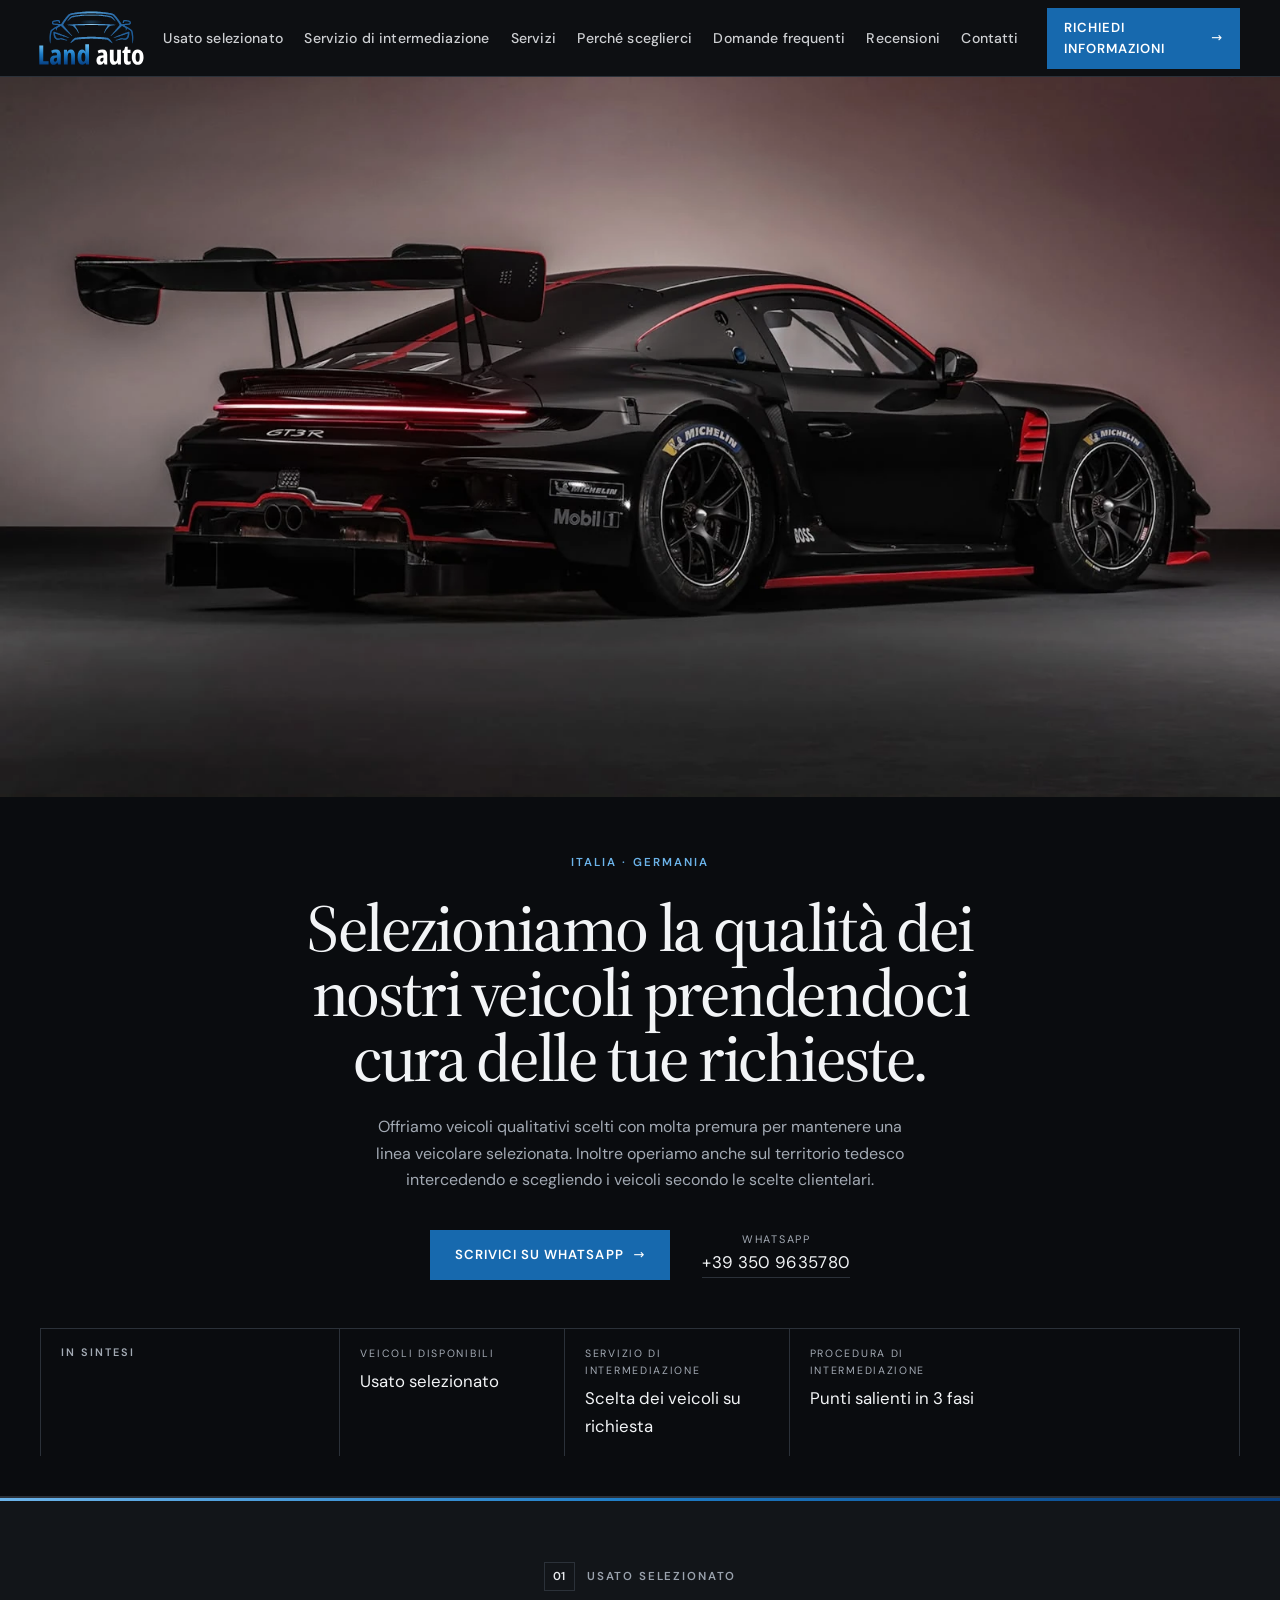
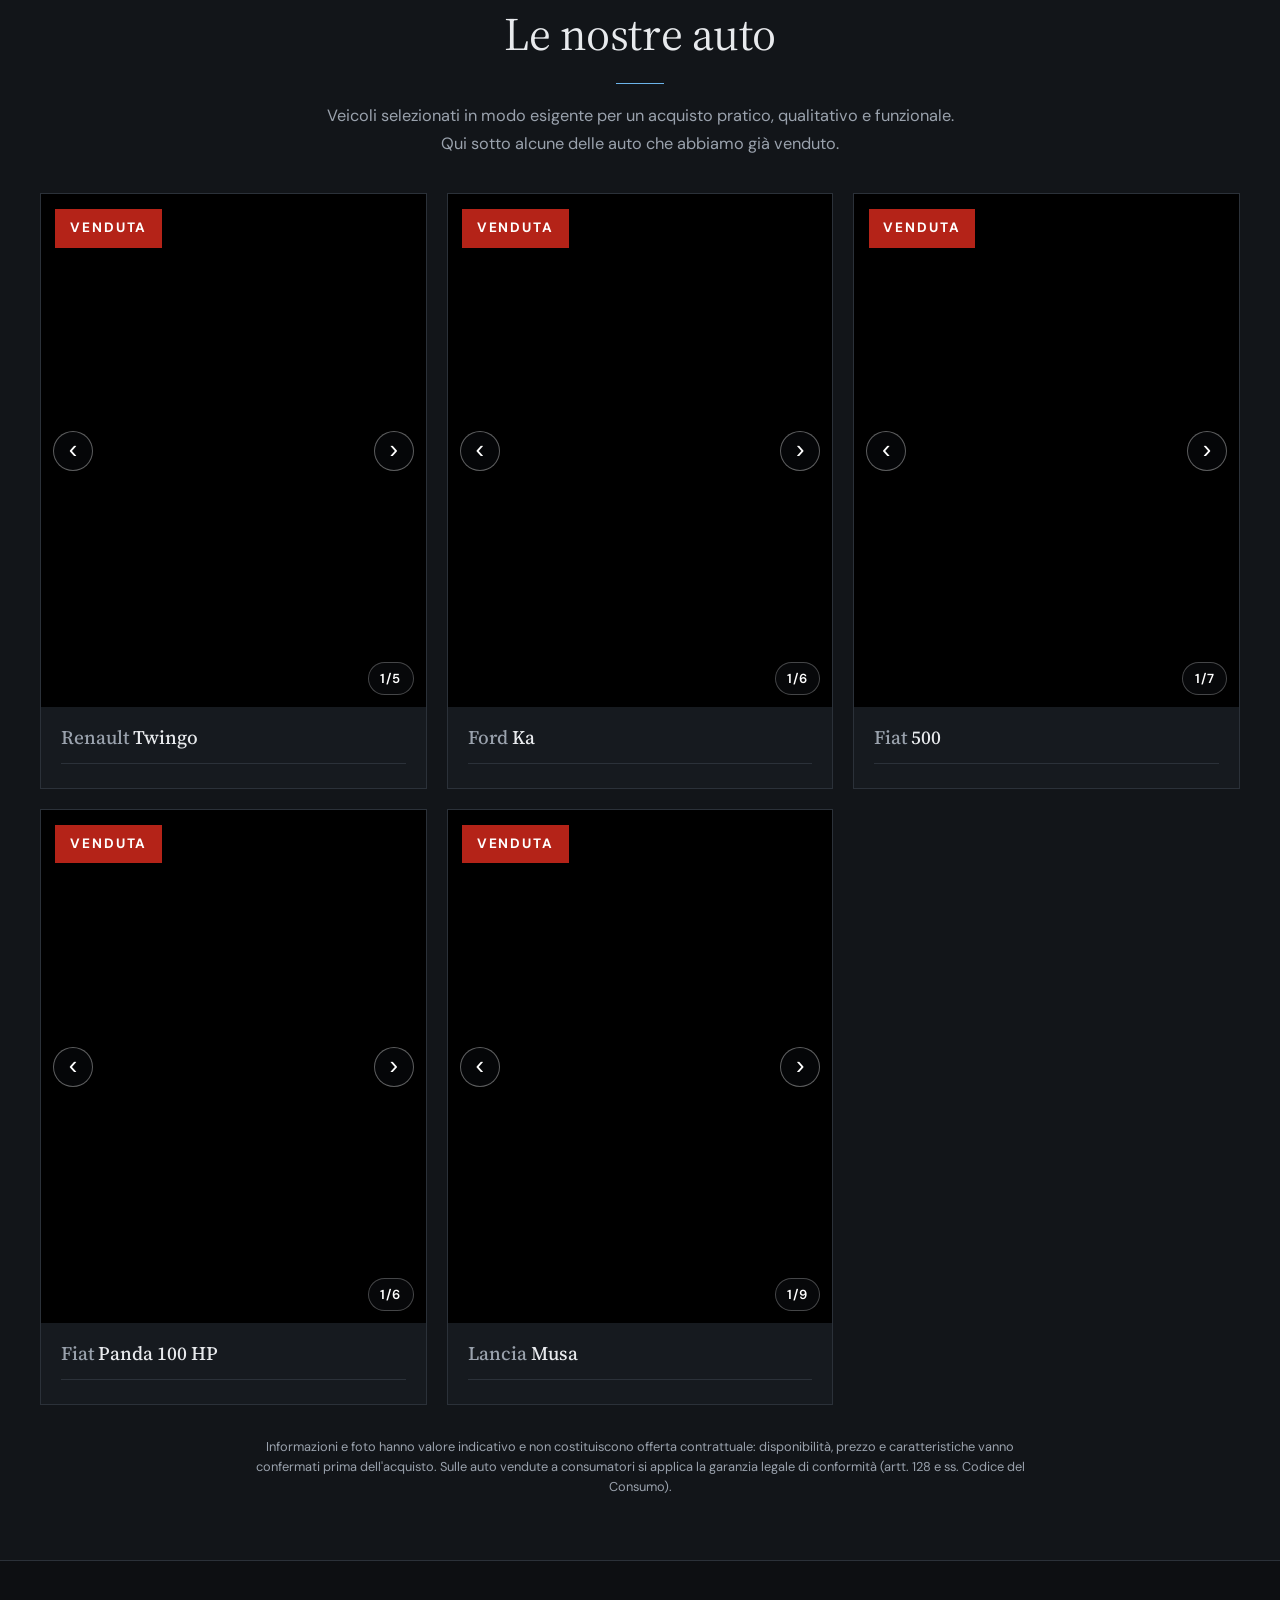
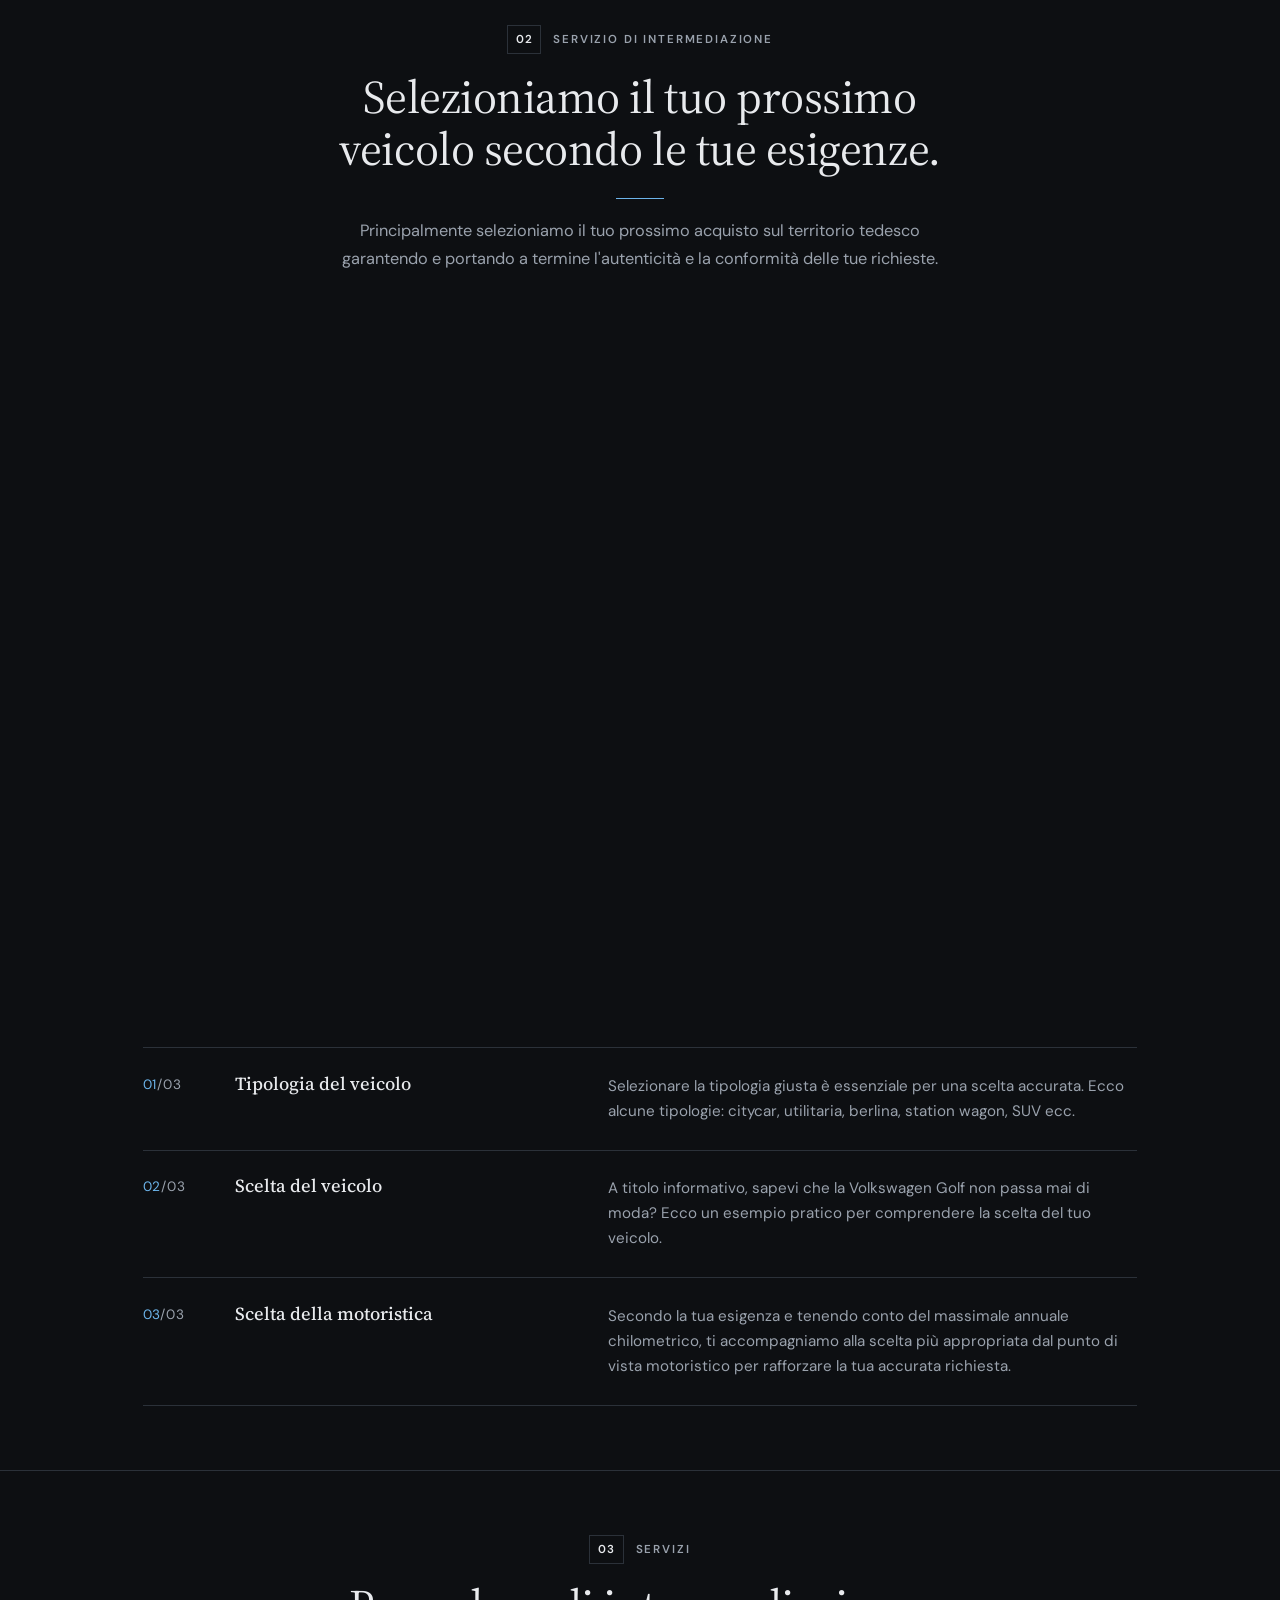
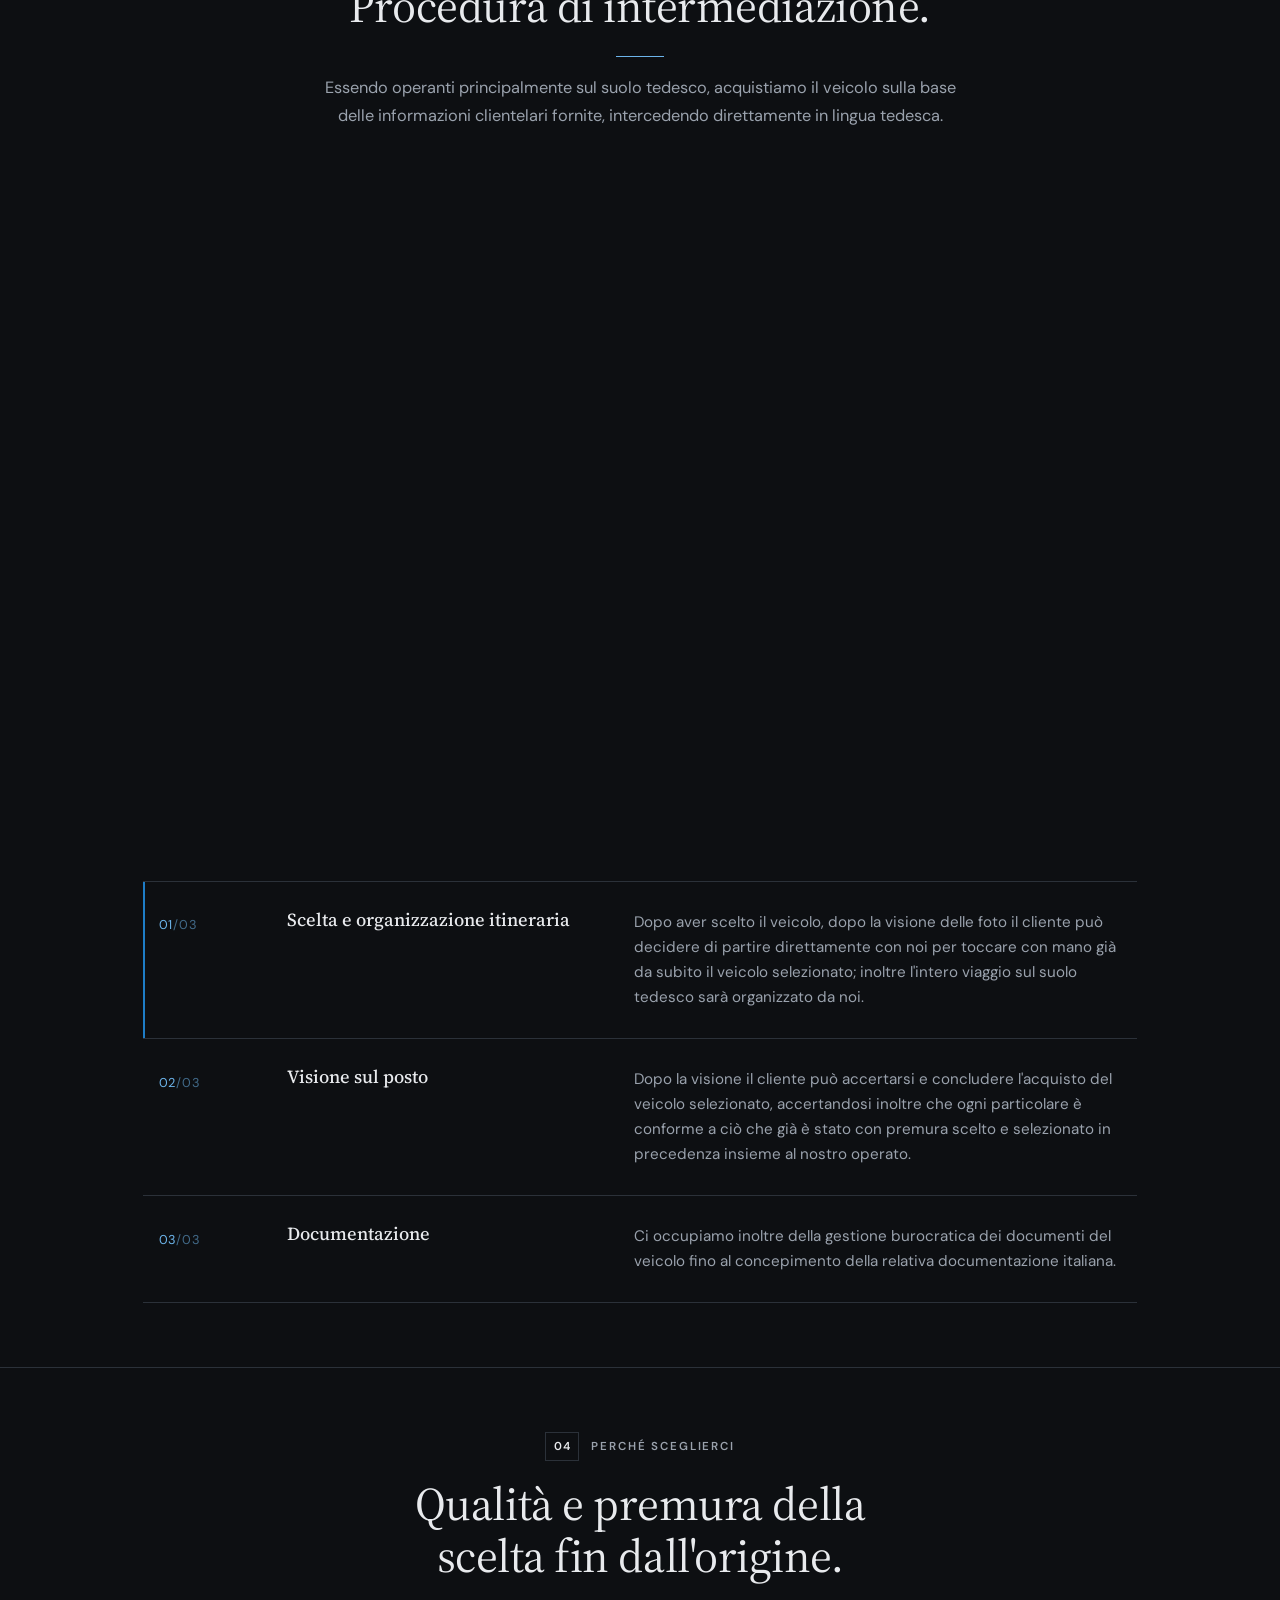
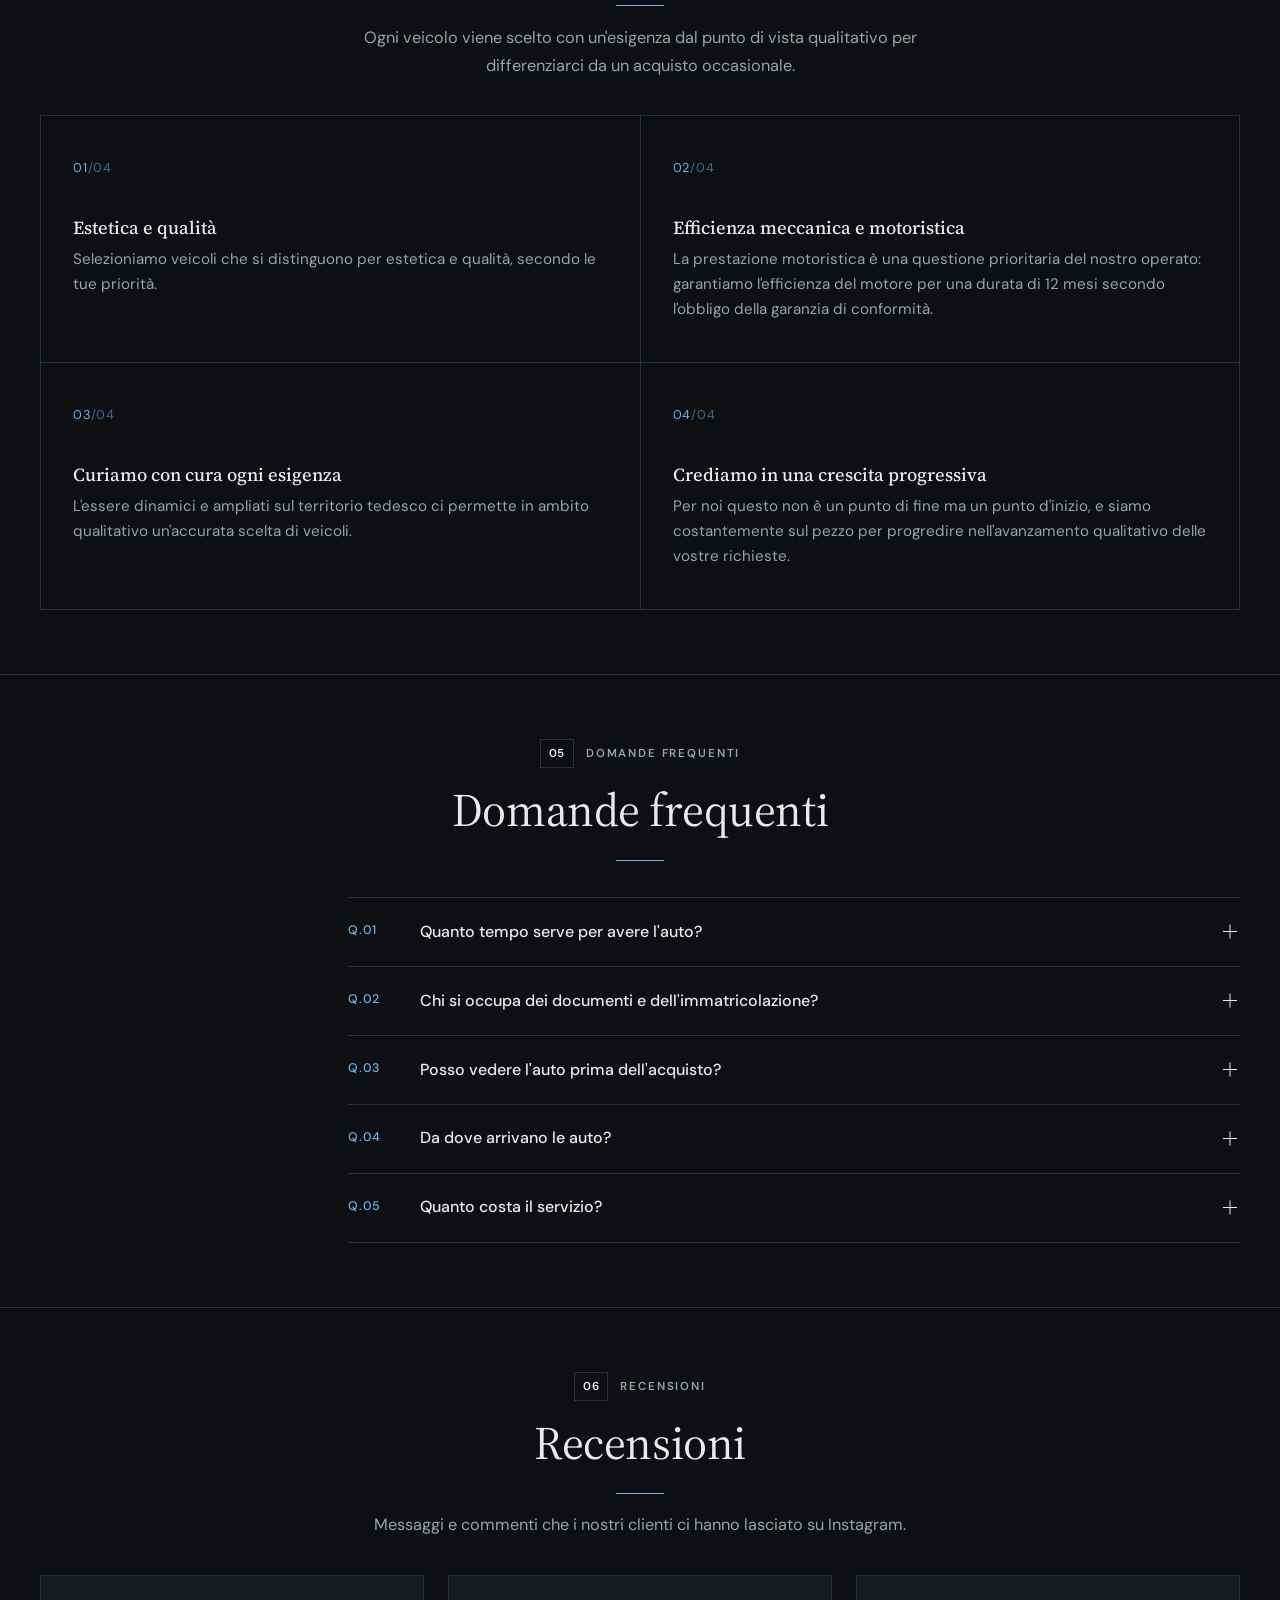
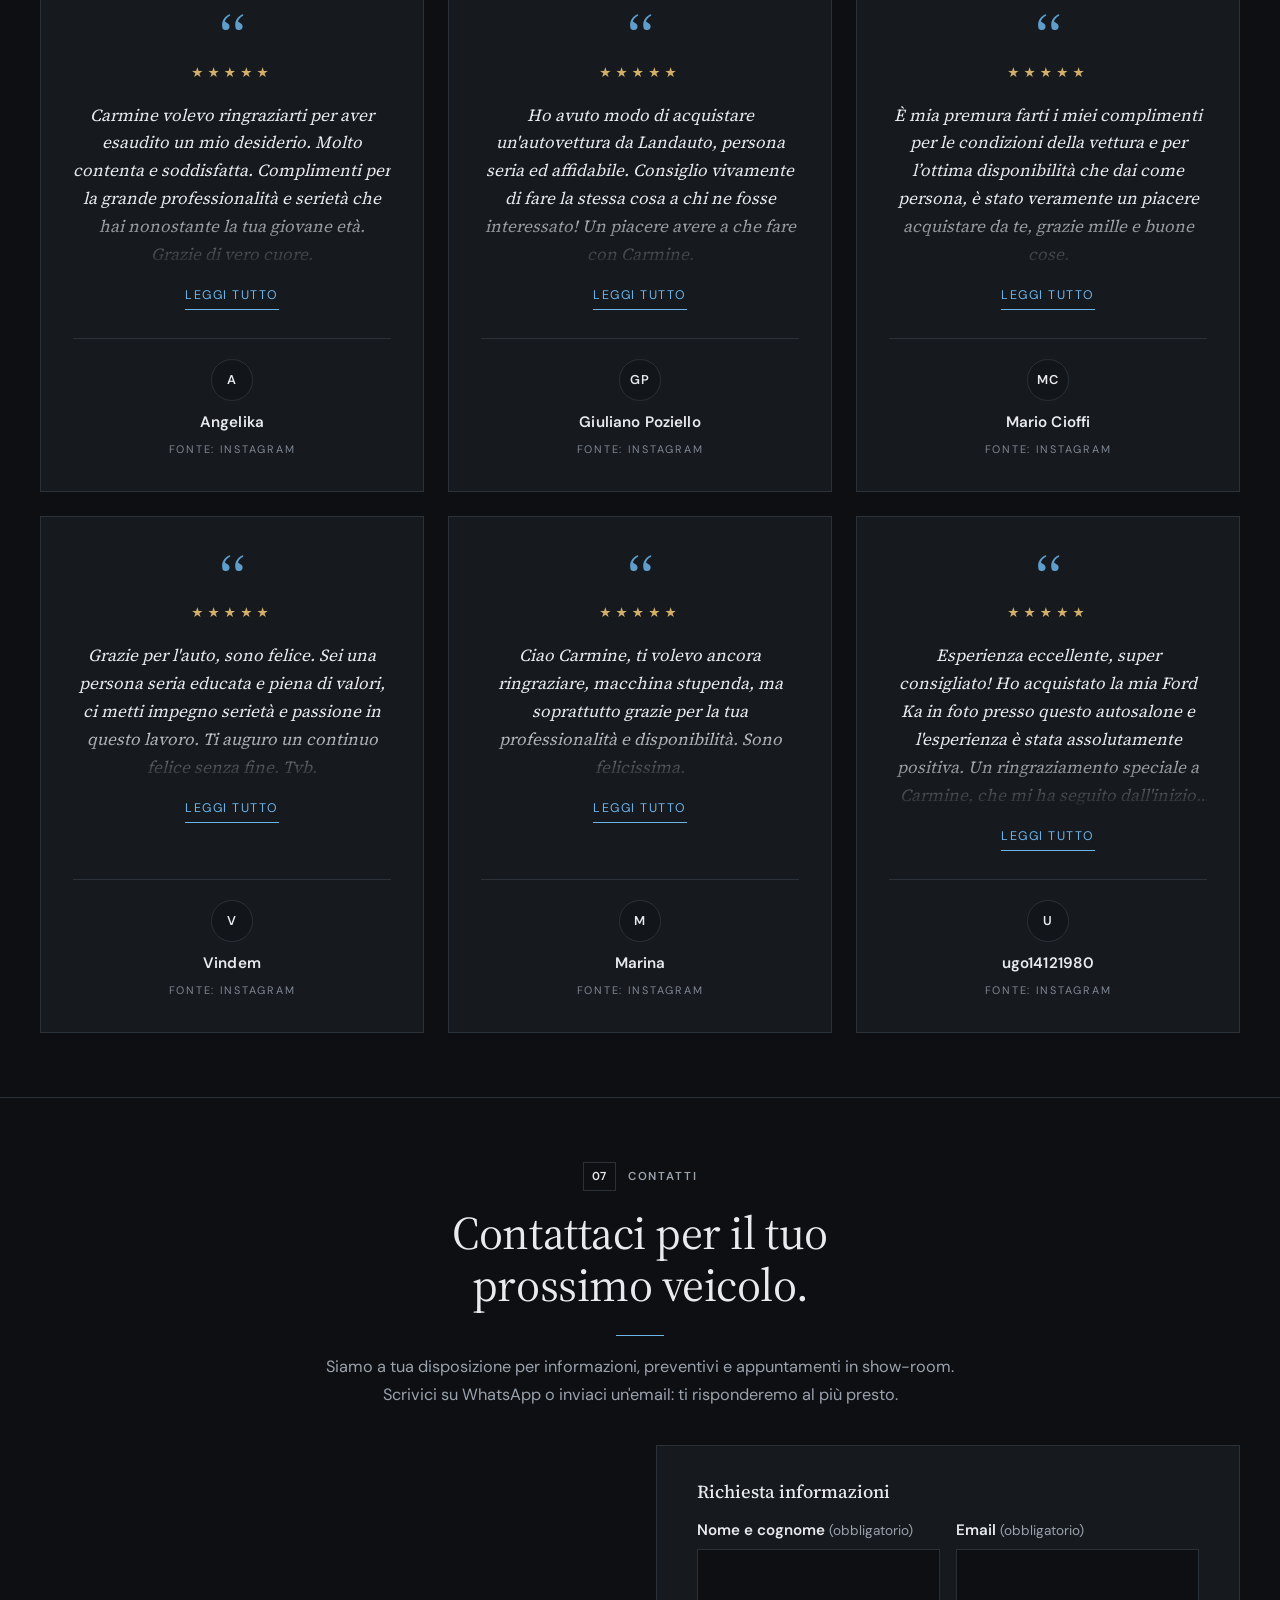
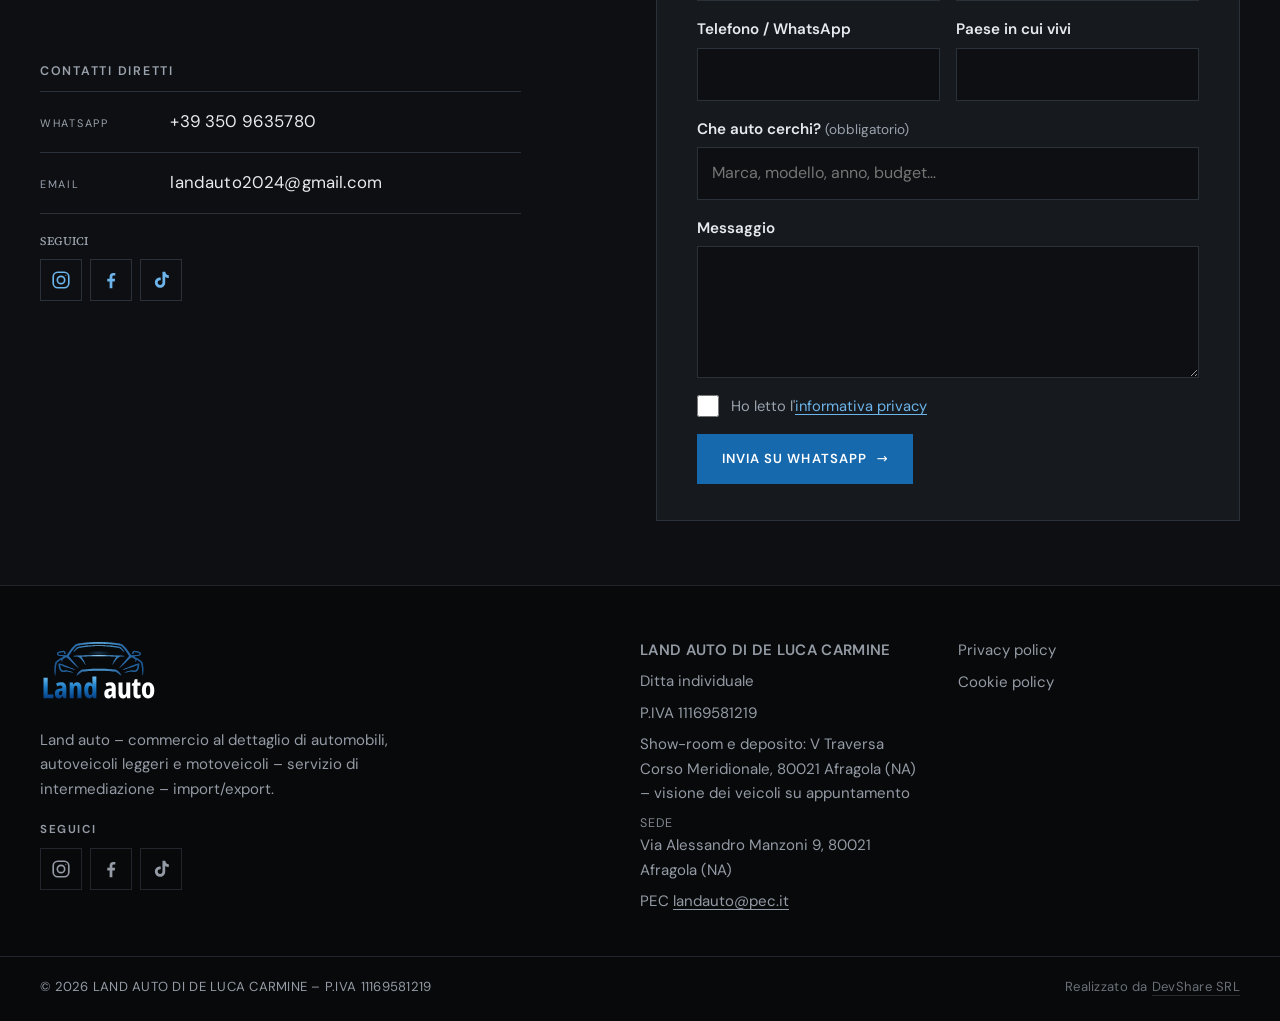
==== commit 137103c8: "Footer: testo della firma nei contenuti" ====
--- a/index.html
+++ b/index.html
@@ -30,7 +30,7 @@
     <meta name="twitter:title" content="Land auto – Auto in vendita e import da Italia ed Europa" />
     <meta name="twitter:description" content="Land auto, Afragola (NA): auto in vendita diretta e servizio di intermediazione. Acquistiamo in Italia e in Europa e ti seguiamo fino alla nazionalizzazione e ai documenti italiani." />
     <meta name="twitter:image" content="https://www.landauto.it/og-image.png" />
-    <script type="module" crossorigin src="/assets/index-eOjjUmH6.js"></script>
+    <script type="module" crossorigin src="/assets/index-D6PNAfND.js"></script>
     <link rel="stylesheet" crossorigin href="/assets/index-W2tcgOyr.css">
   </head>
   <body>
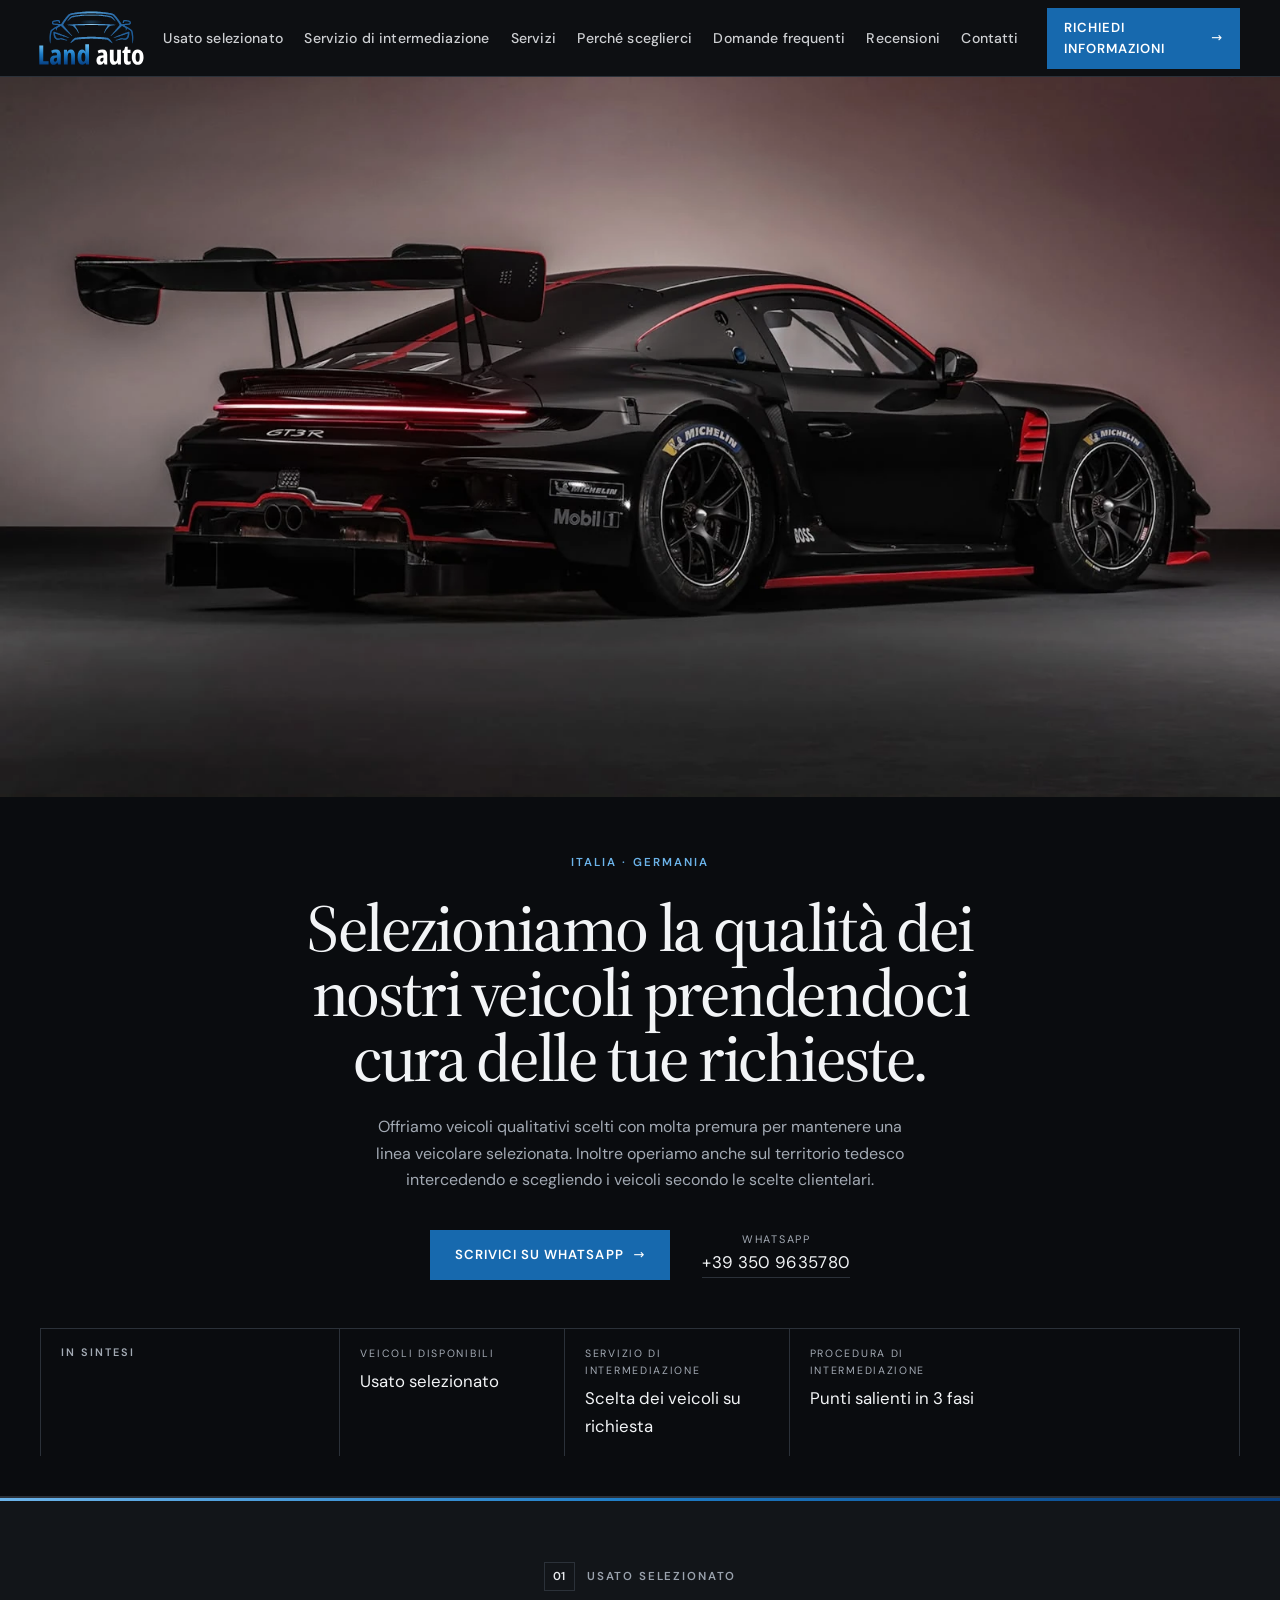
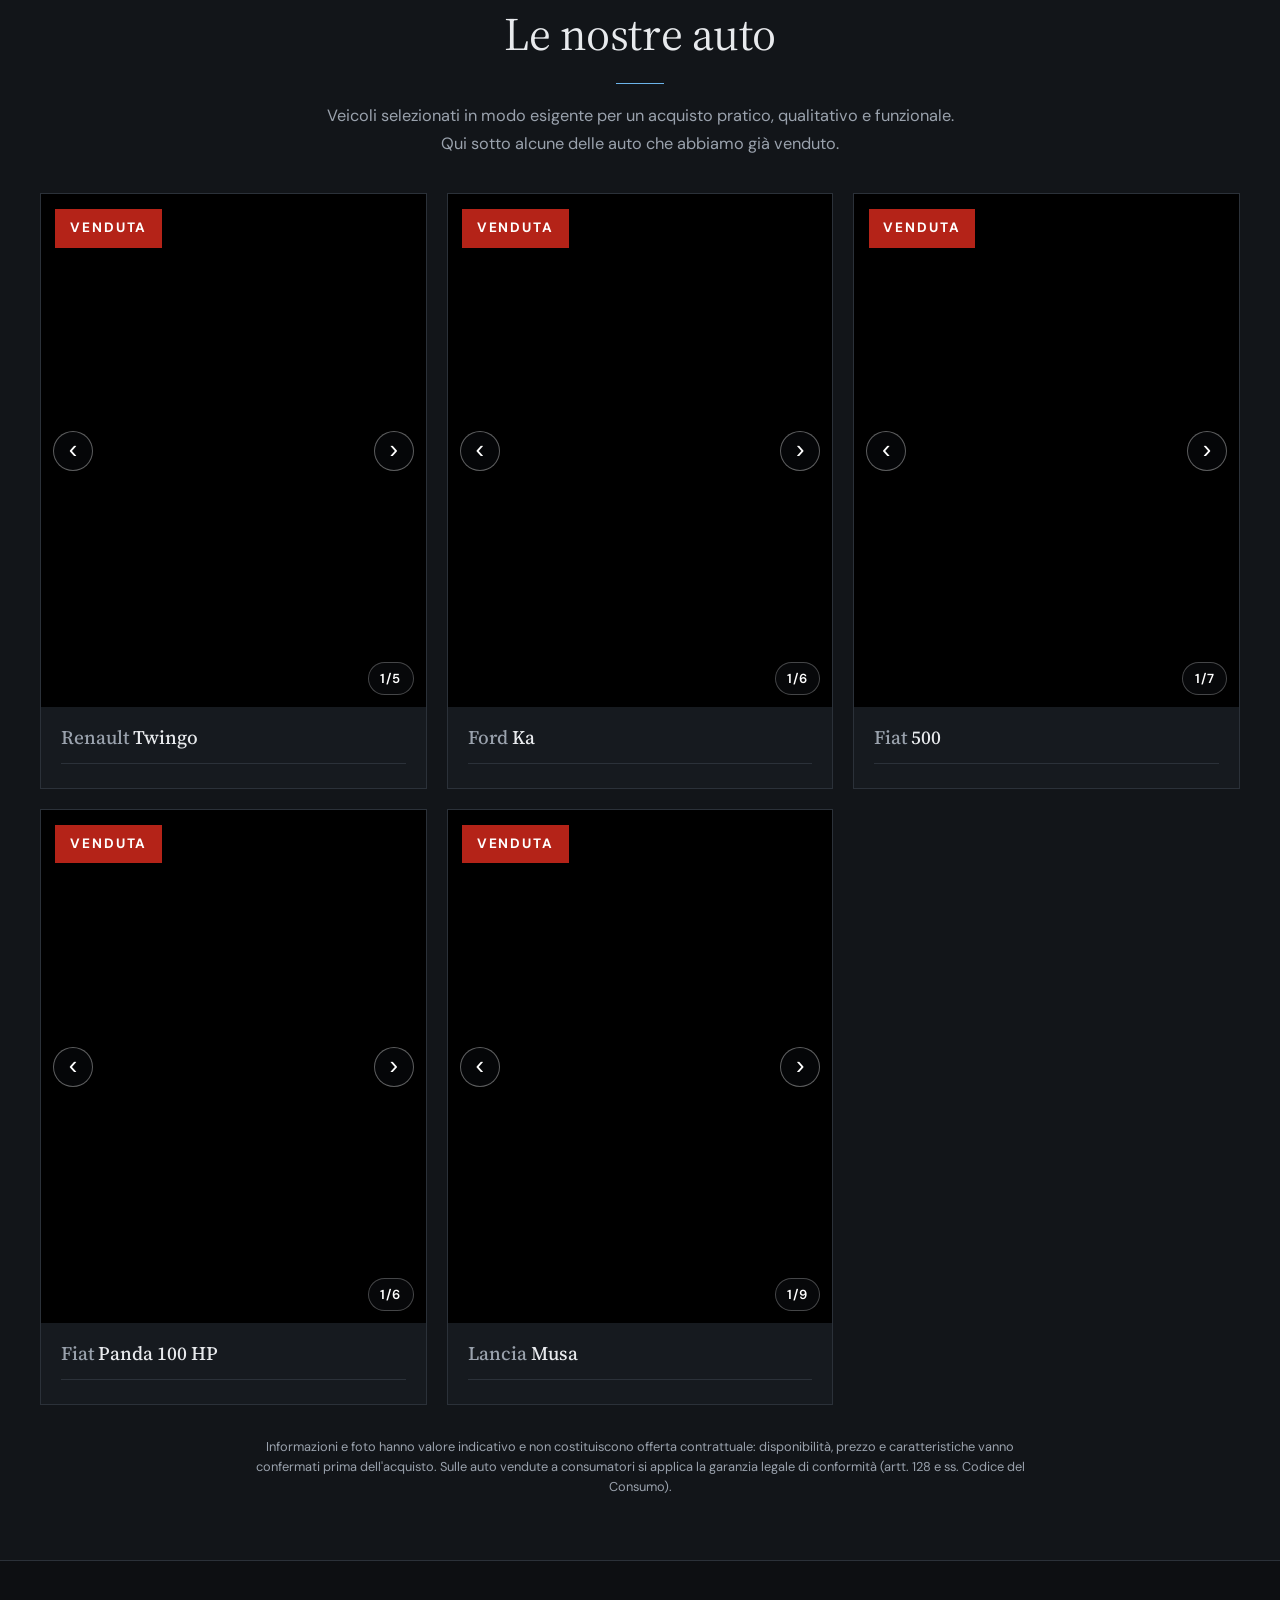
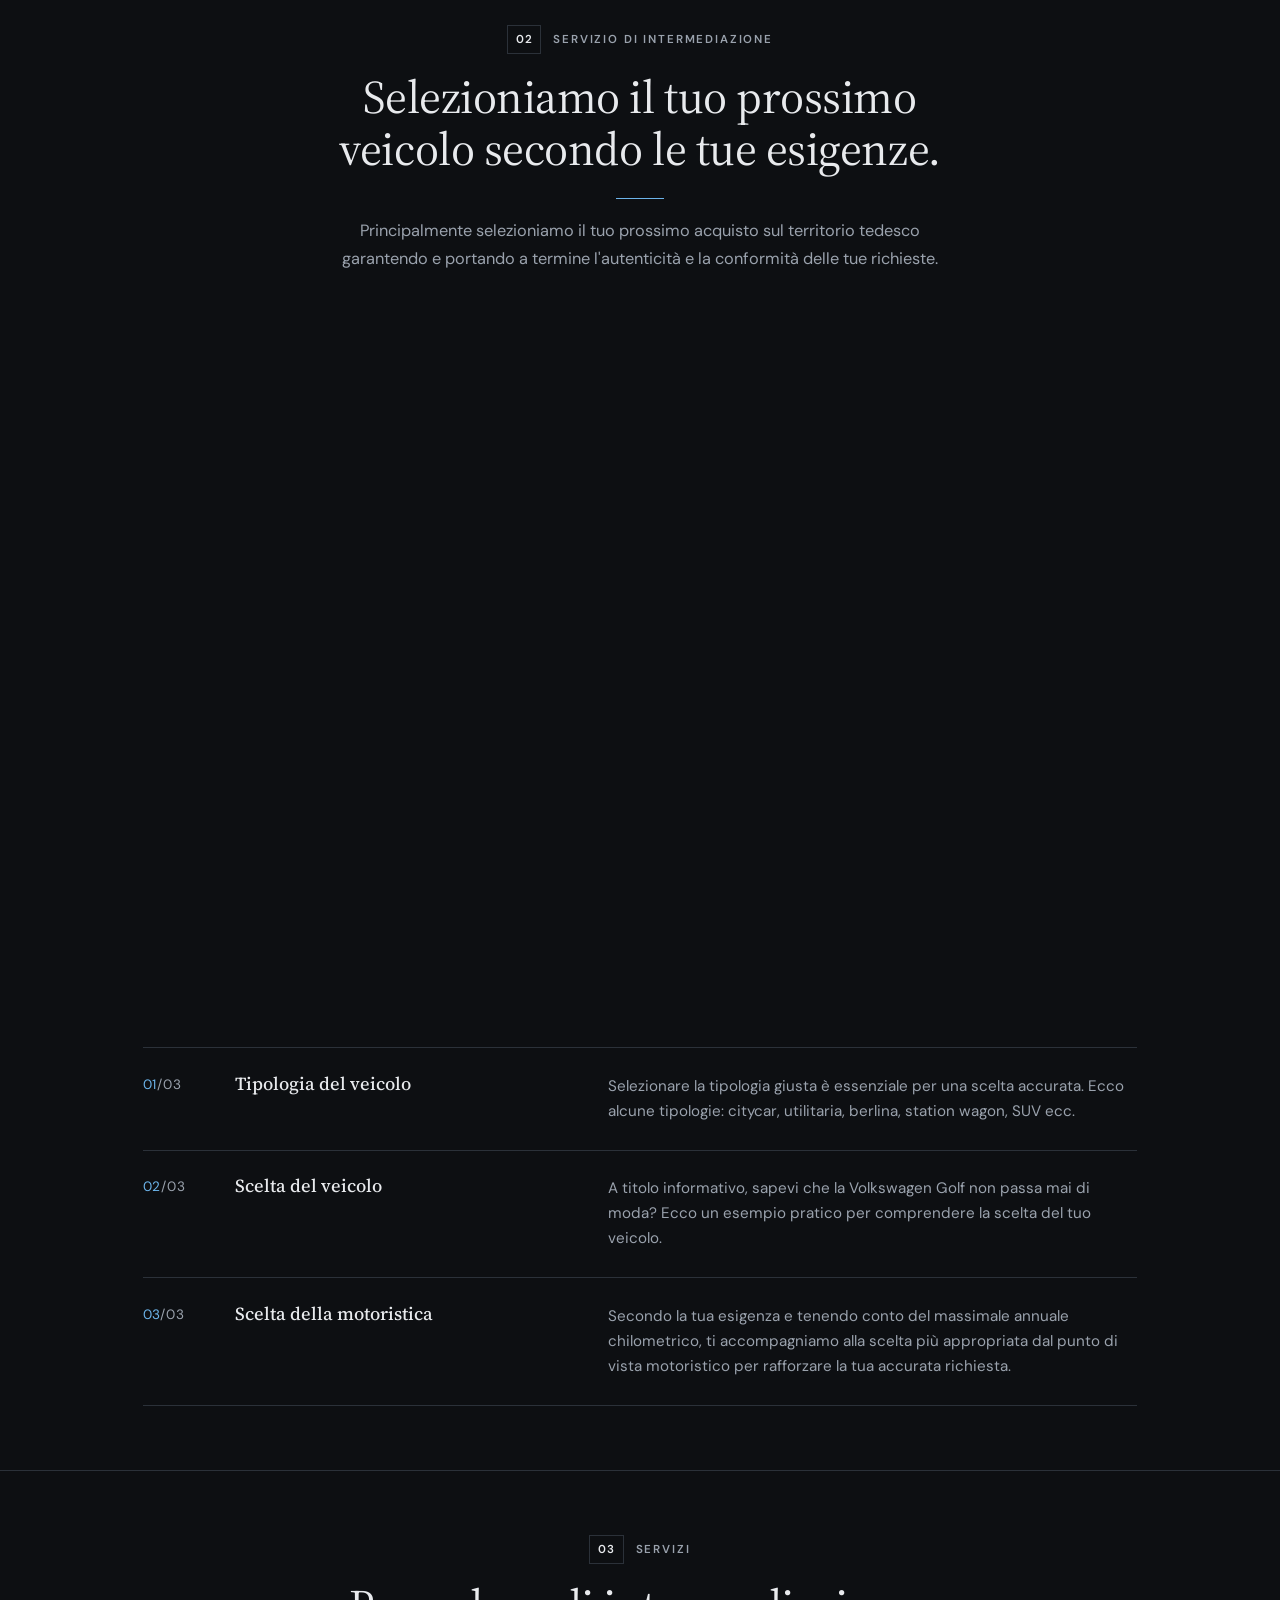
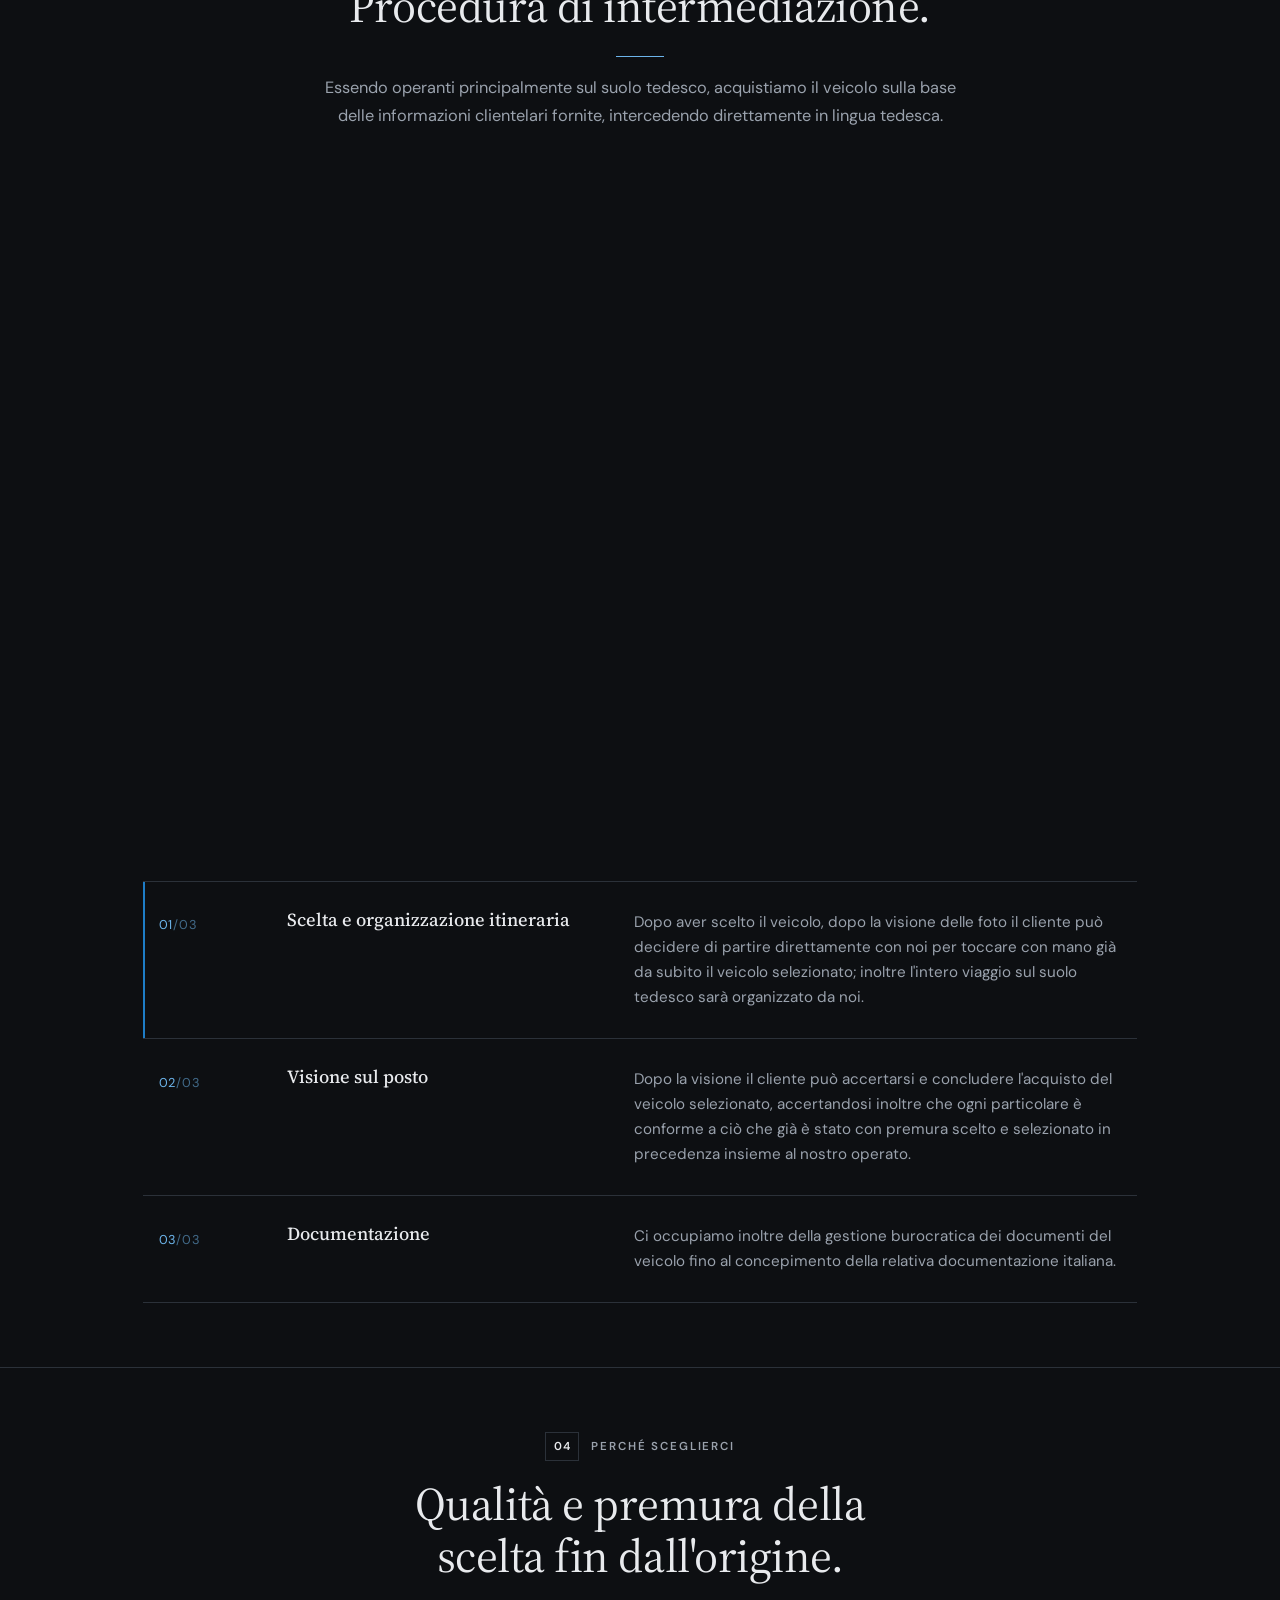
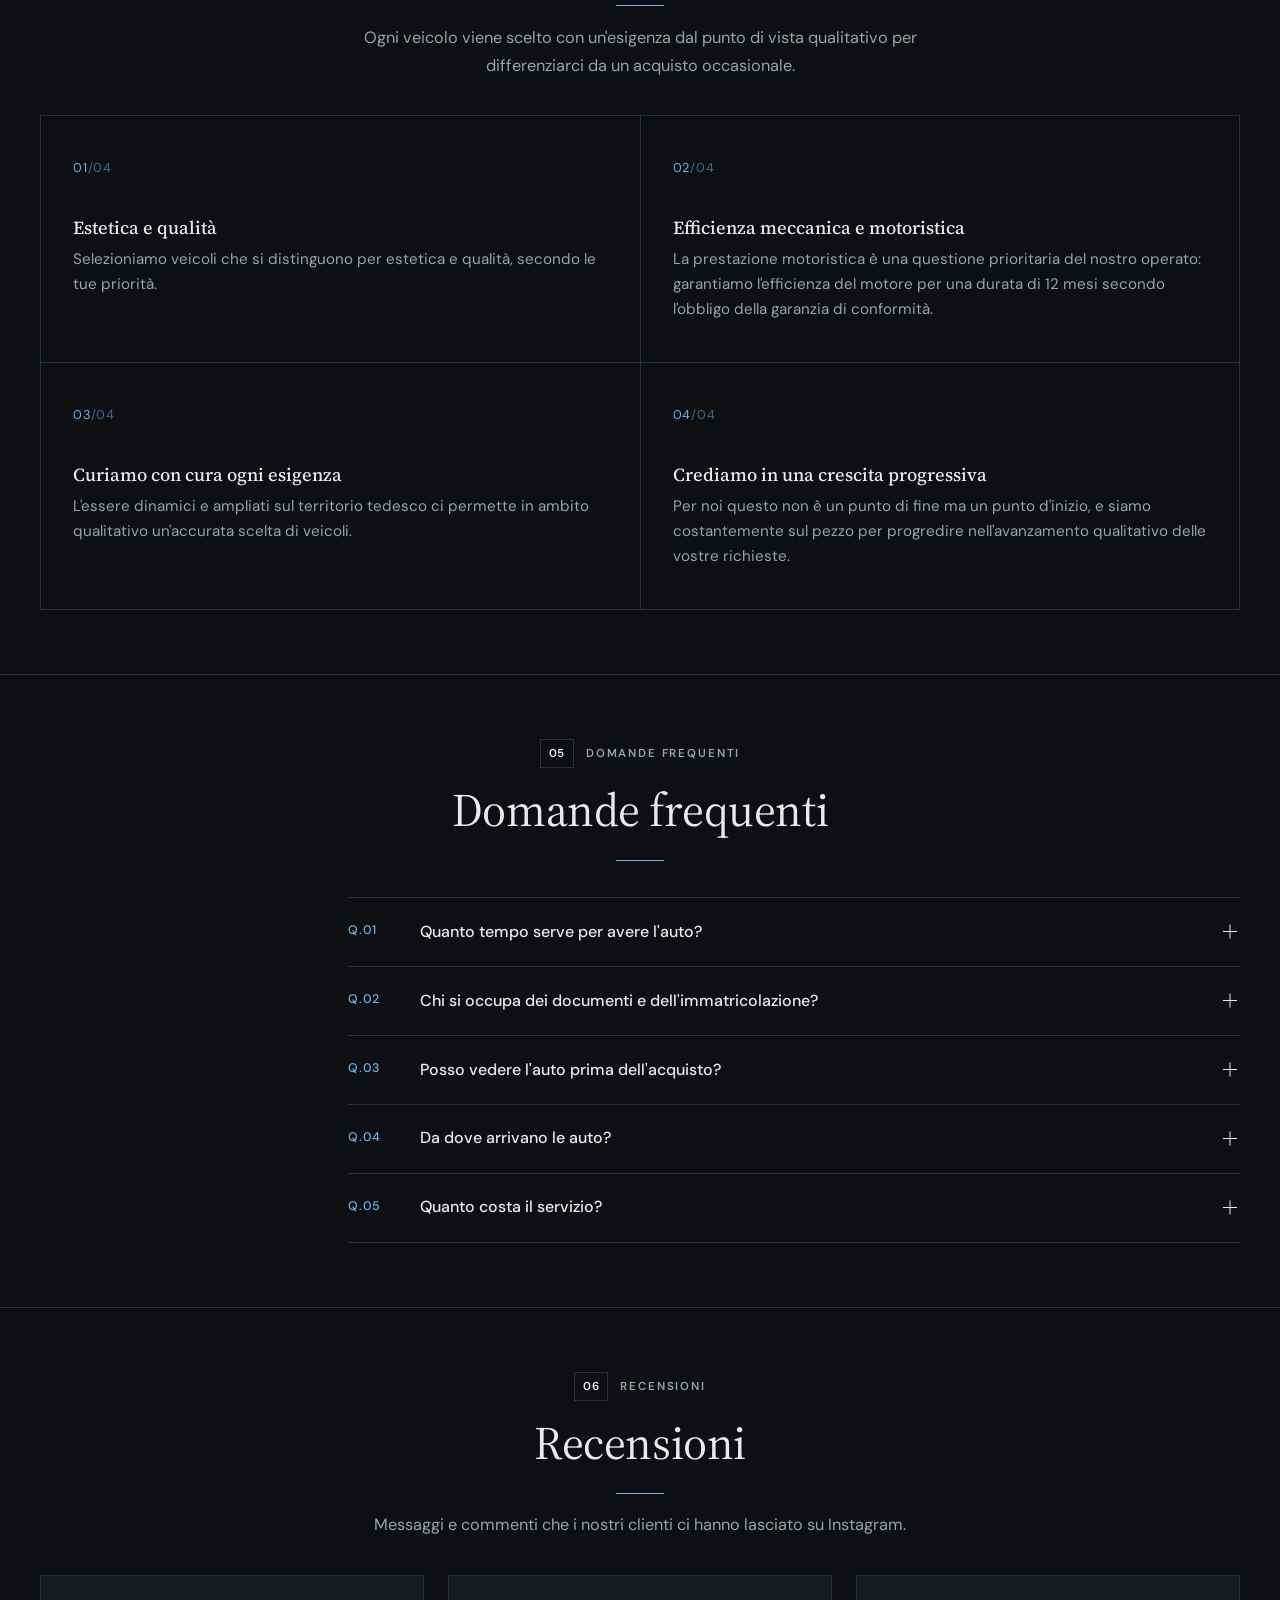
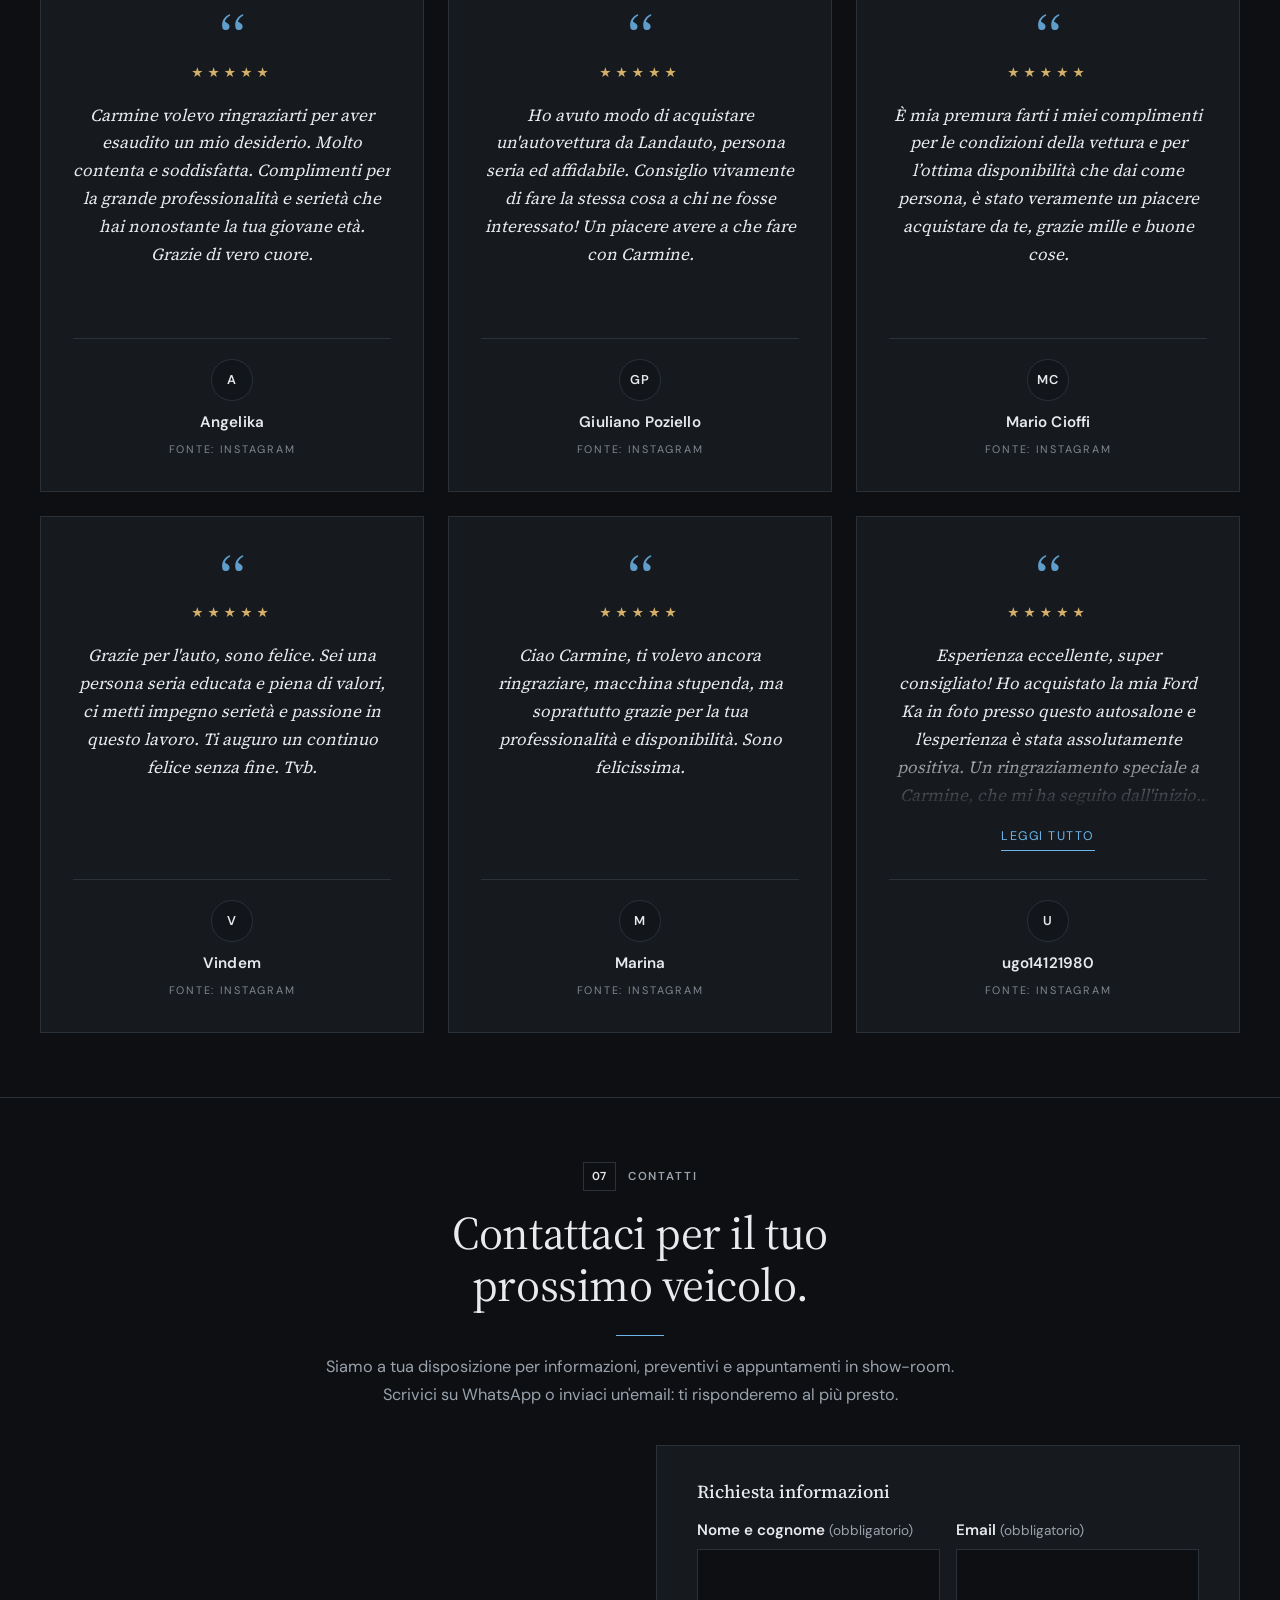
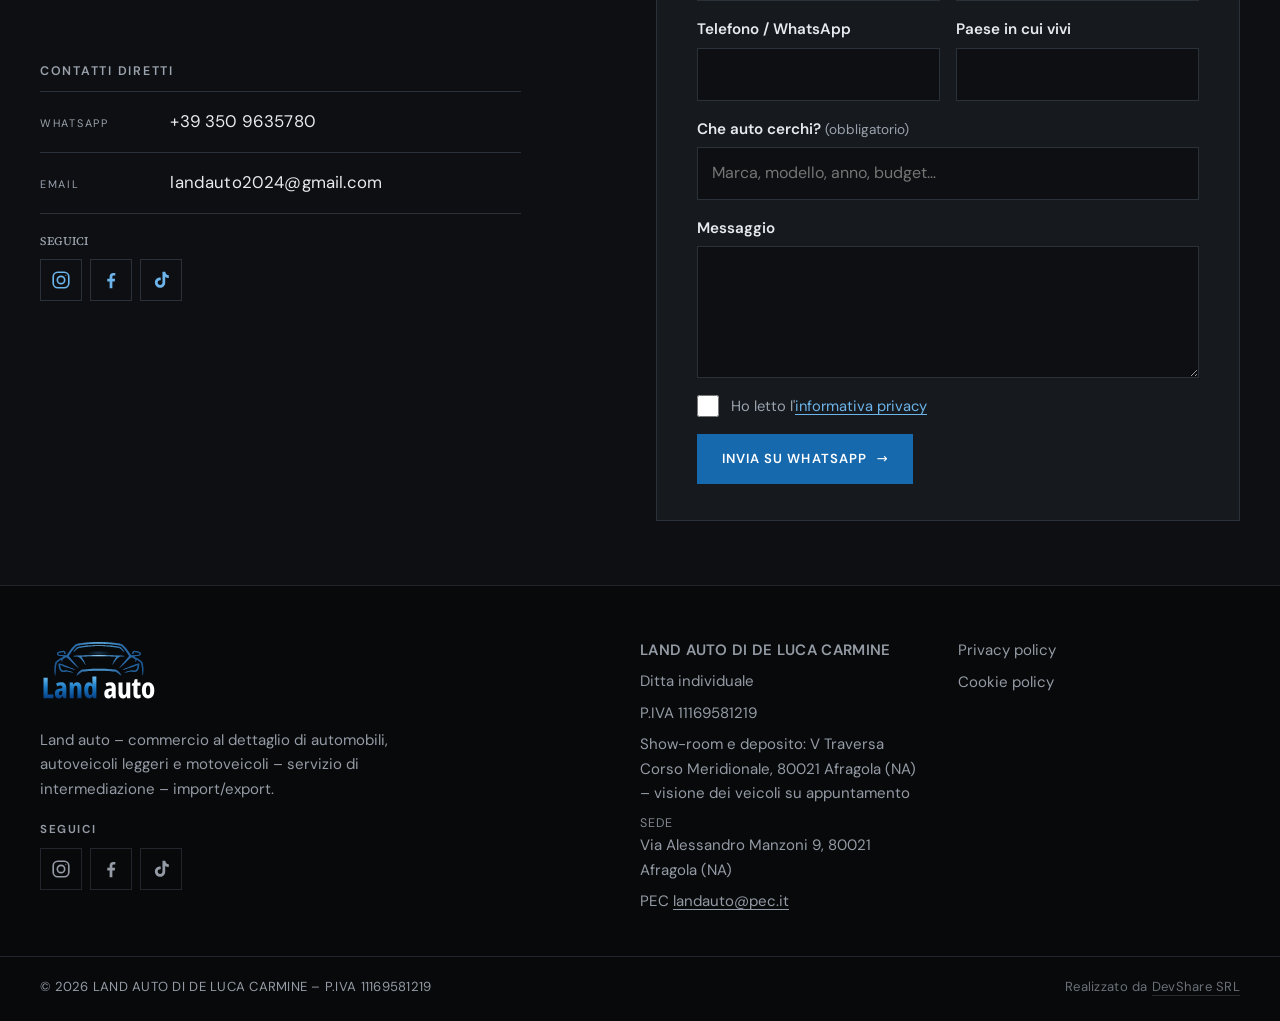
==== commit 75ab3fa0: "Footer: link della firma a devsharesrl.it" ====
--- a/index.html
+++ b/index.html
@@ -30,7 +30,7 @@
     <meta name="twitter:title" content="Land auto – Auto in vendita e import da Italia ed Europa" />
     <meta name="twitter:description" content="Land auto, Afragola (NA): auto in vendita diretta e servizio di intermediazione. Acquistiamo in Italia e in Europa e ti seguiamo fino alla nazionalizzazione e ai documenti italiani." />
     <meta name="twitter:image" content="https://www.landauto.it/og-image.png" />
-    <script type="module" crossorigin src="/assets/index-D6PNAfND.js"></script>
+    <script type="module" crossorigin src="/assets/index-D3XFXcKd.js"></script>
     <link rel="stylesheet" crossorigin href="/assets/index-W2tcgOyr.css">
   </head>
   <body>
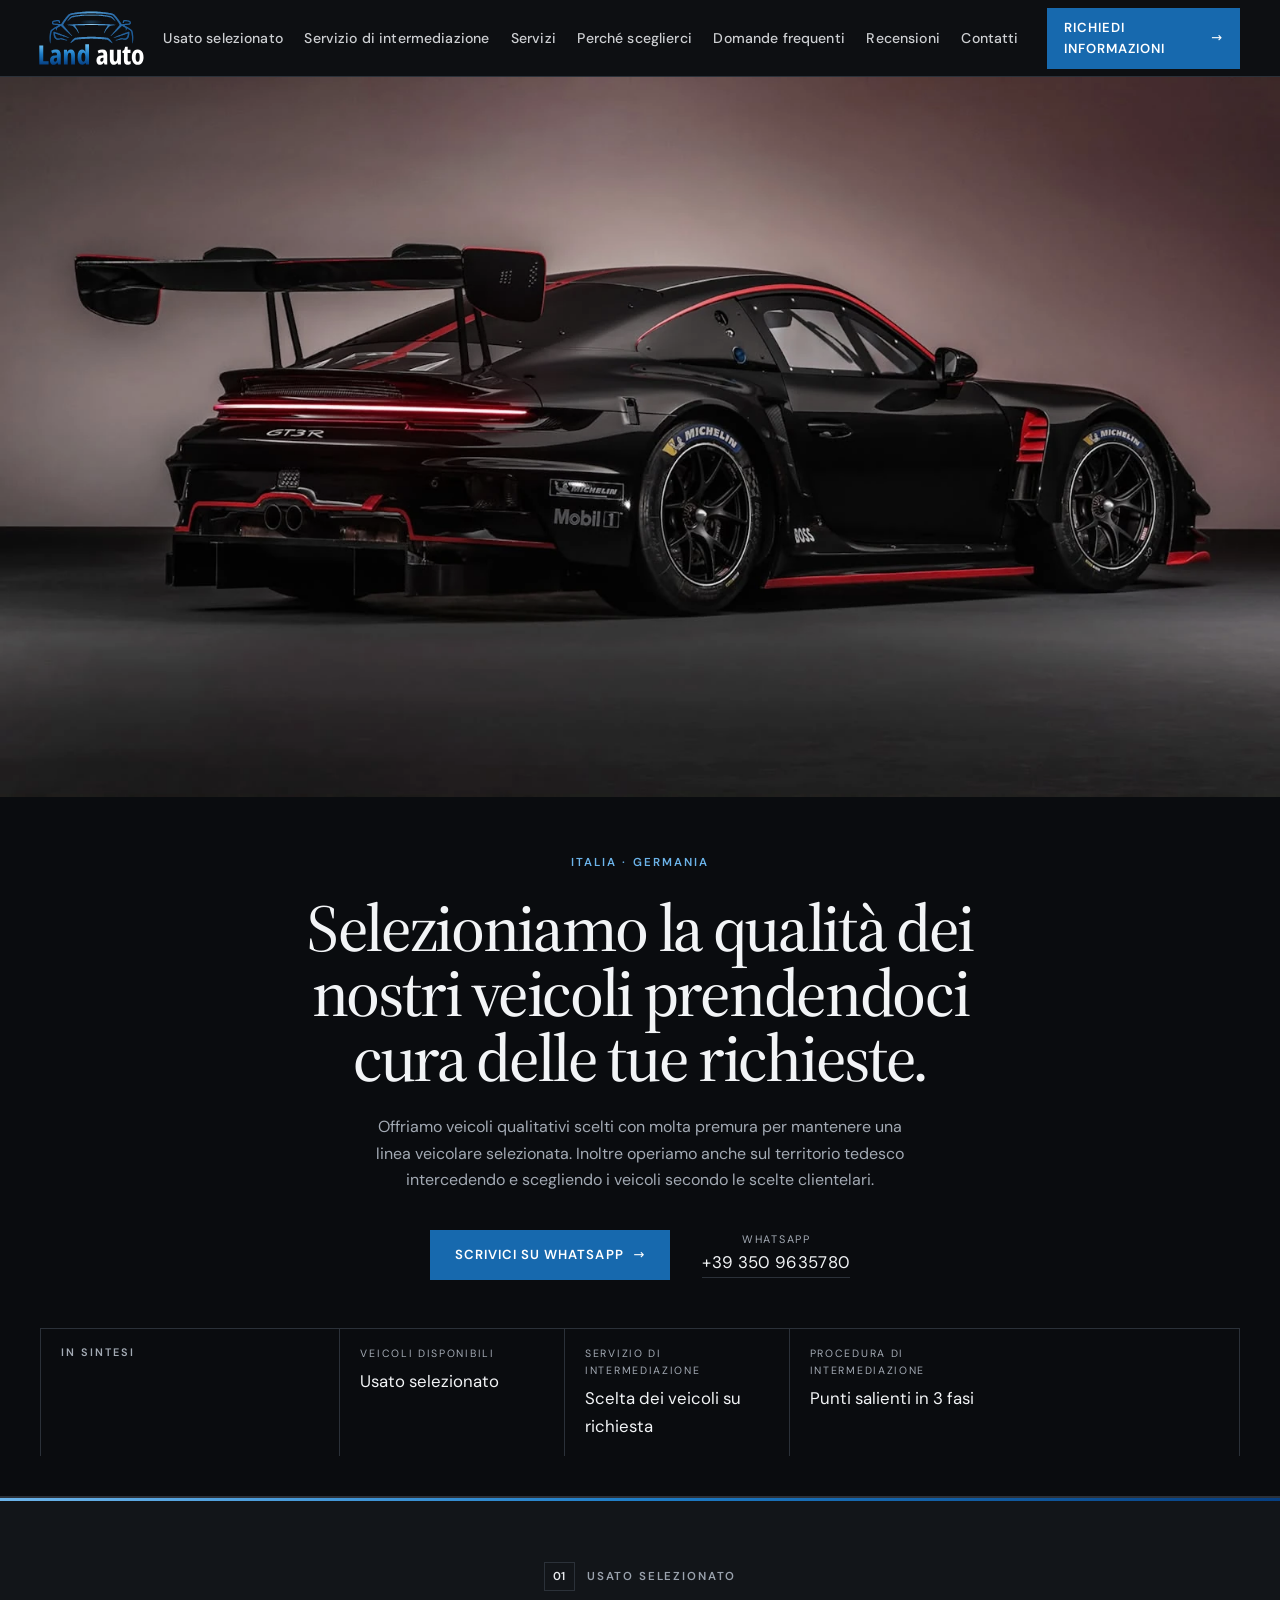
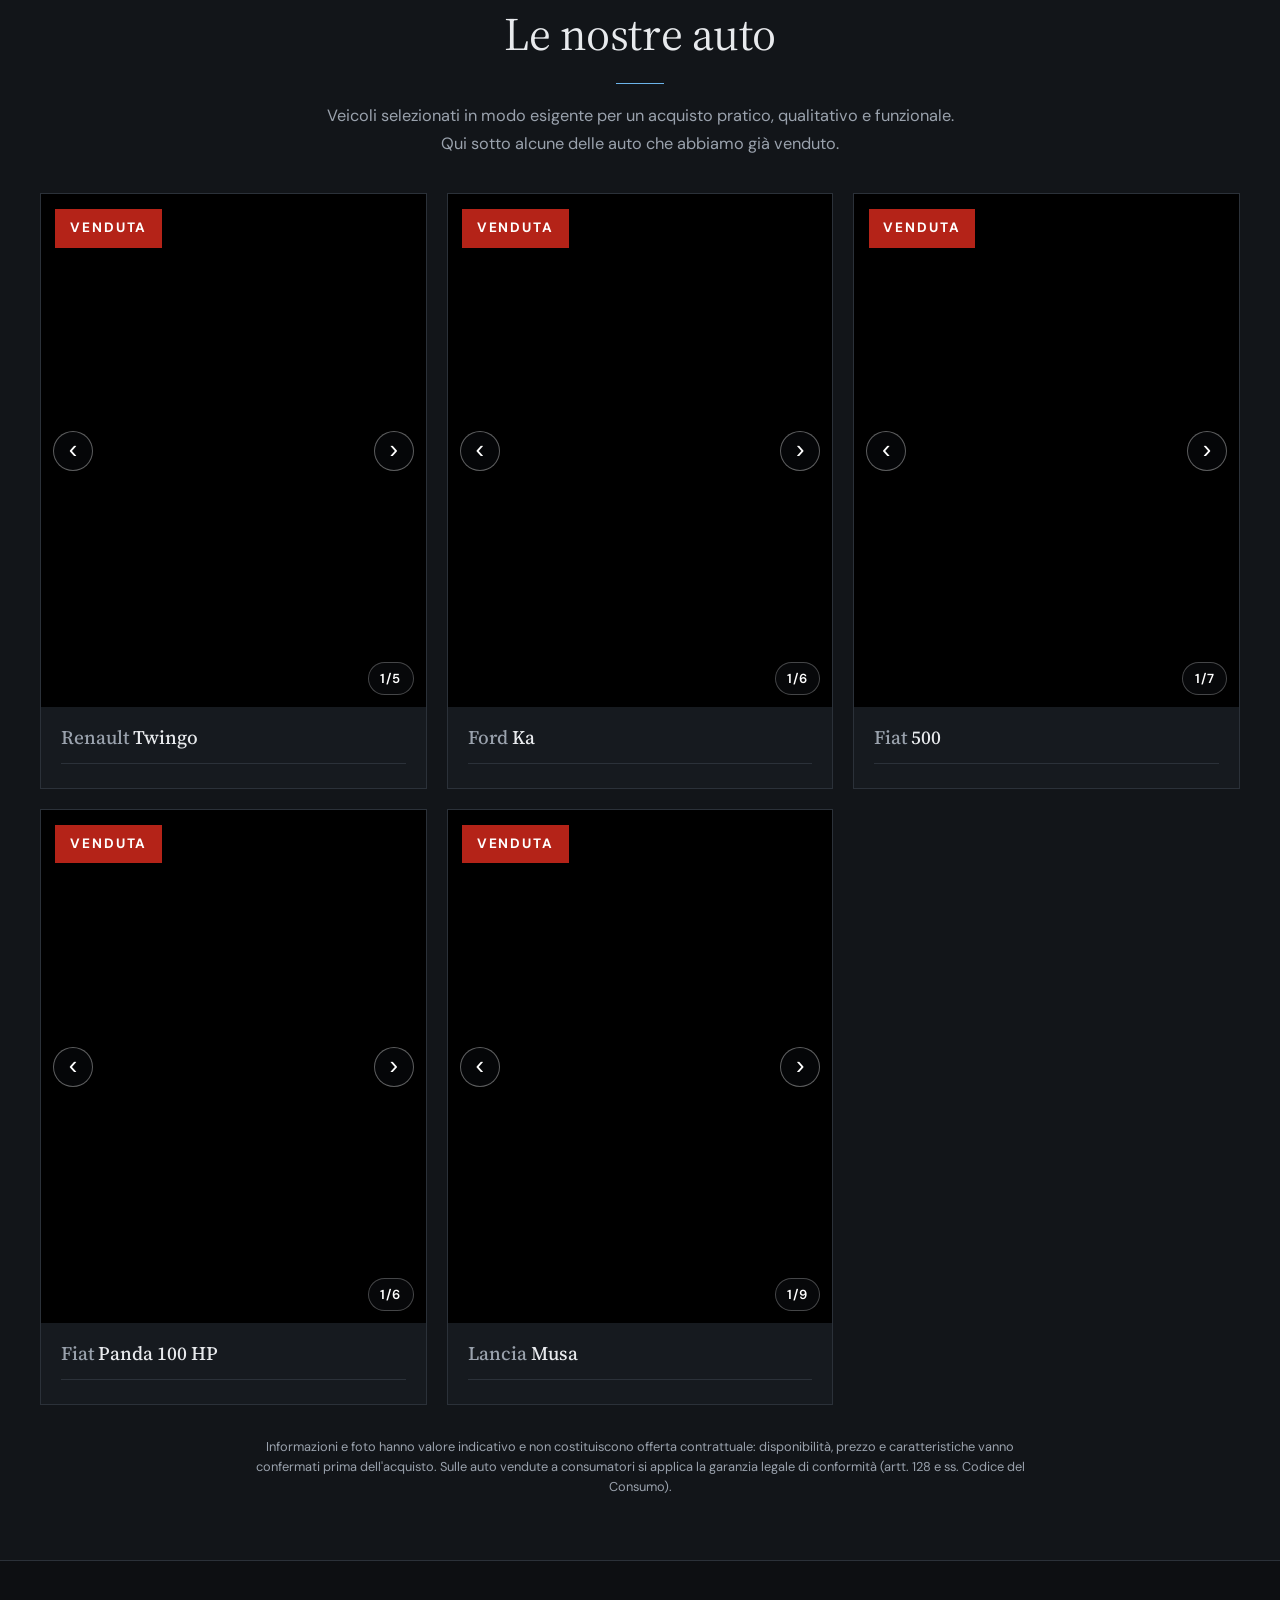
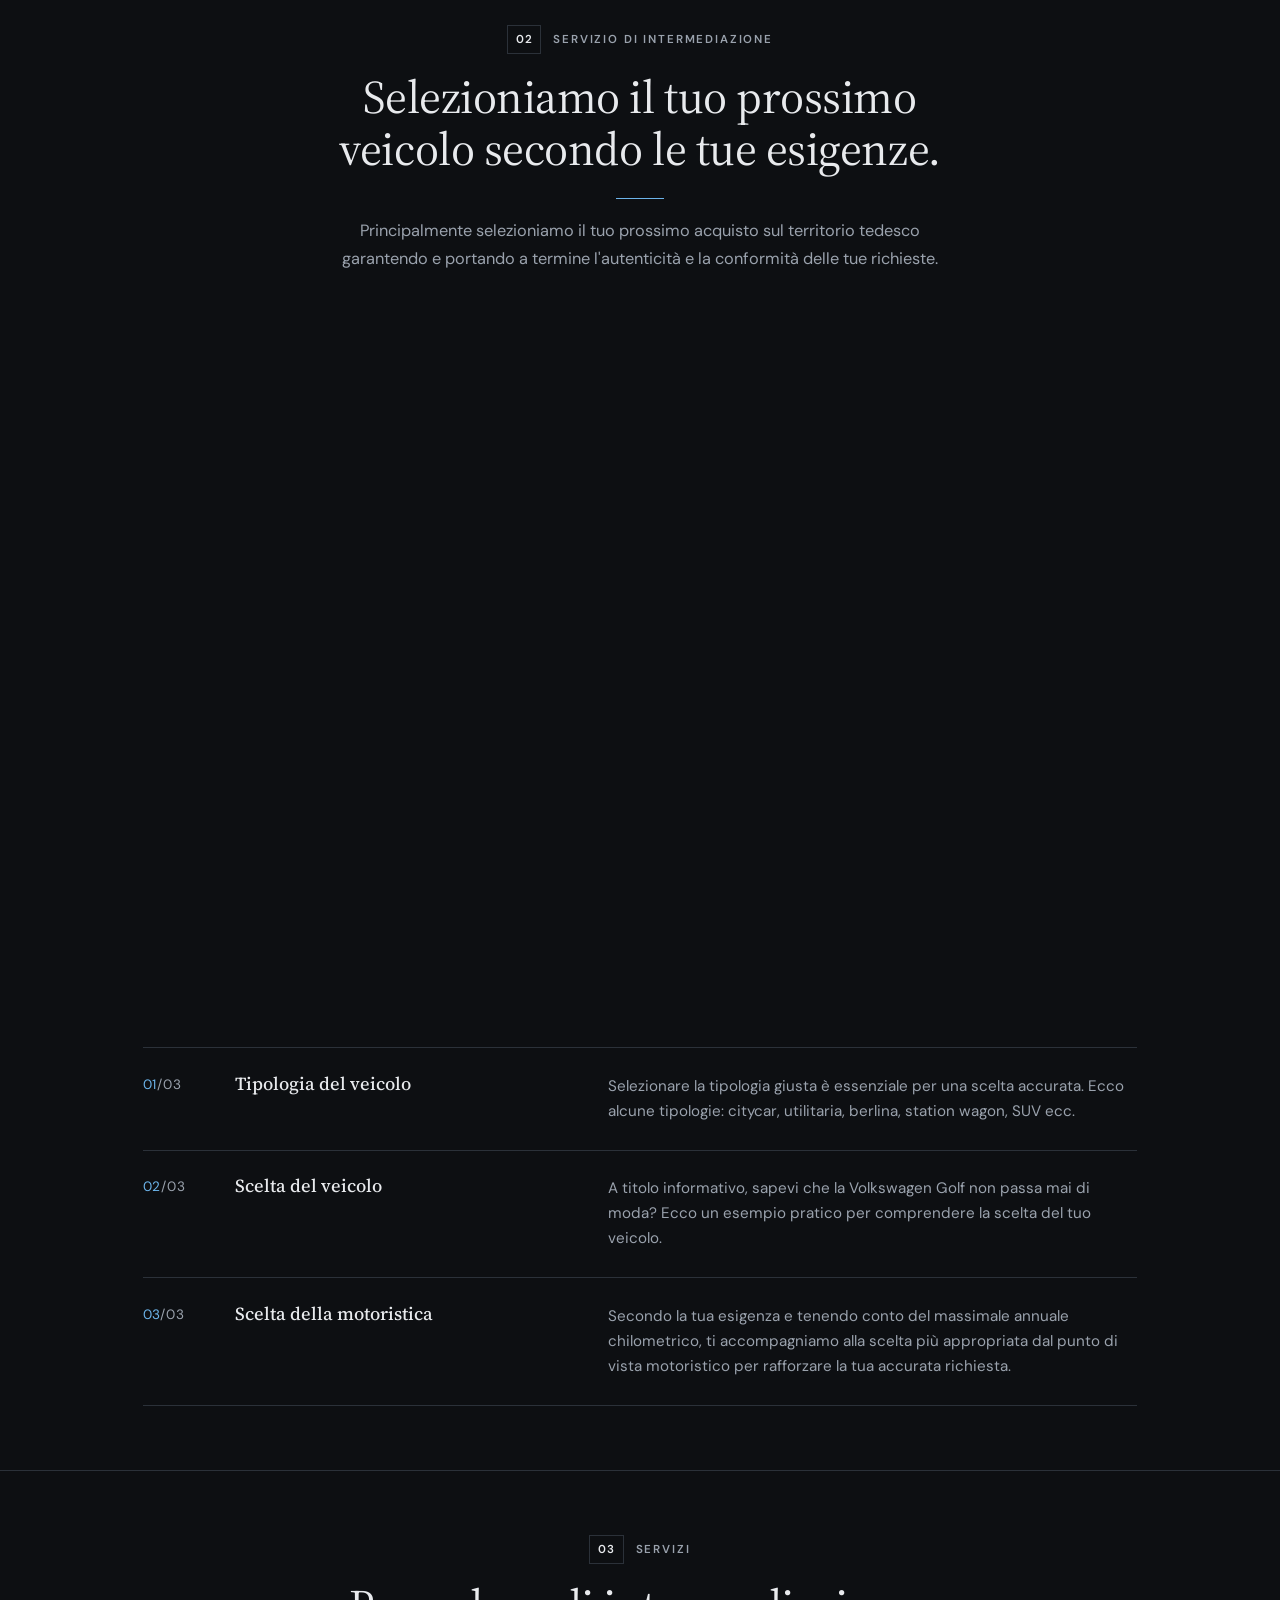
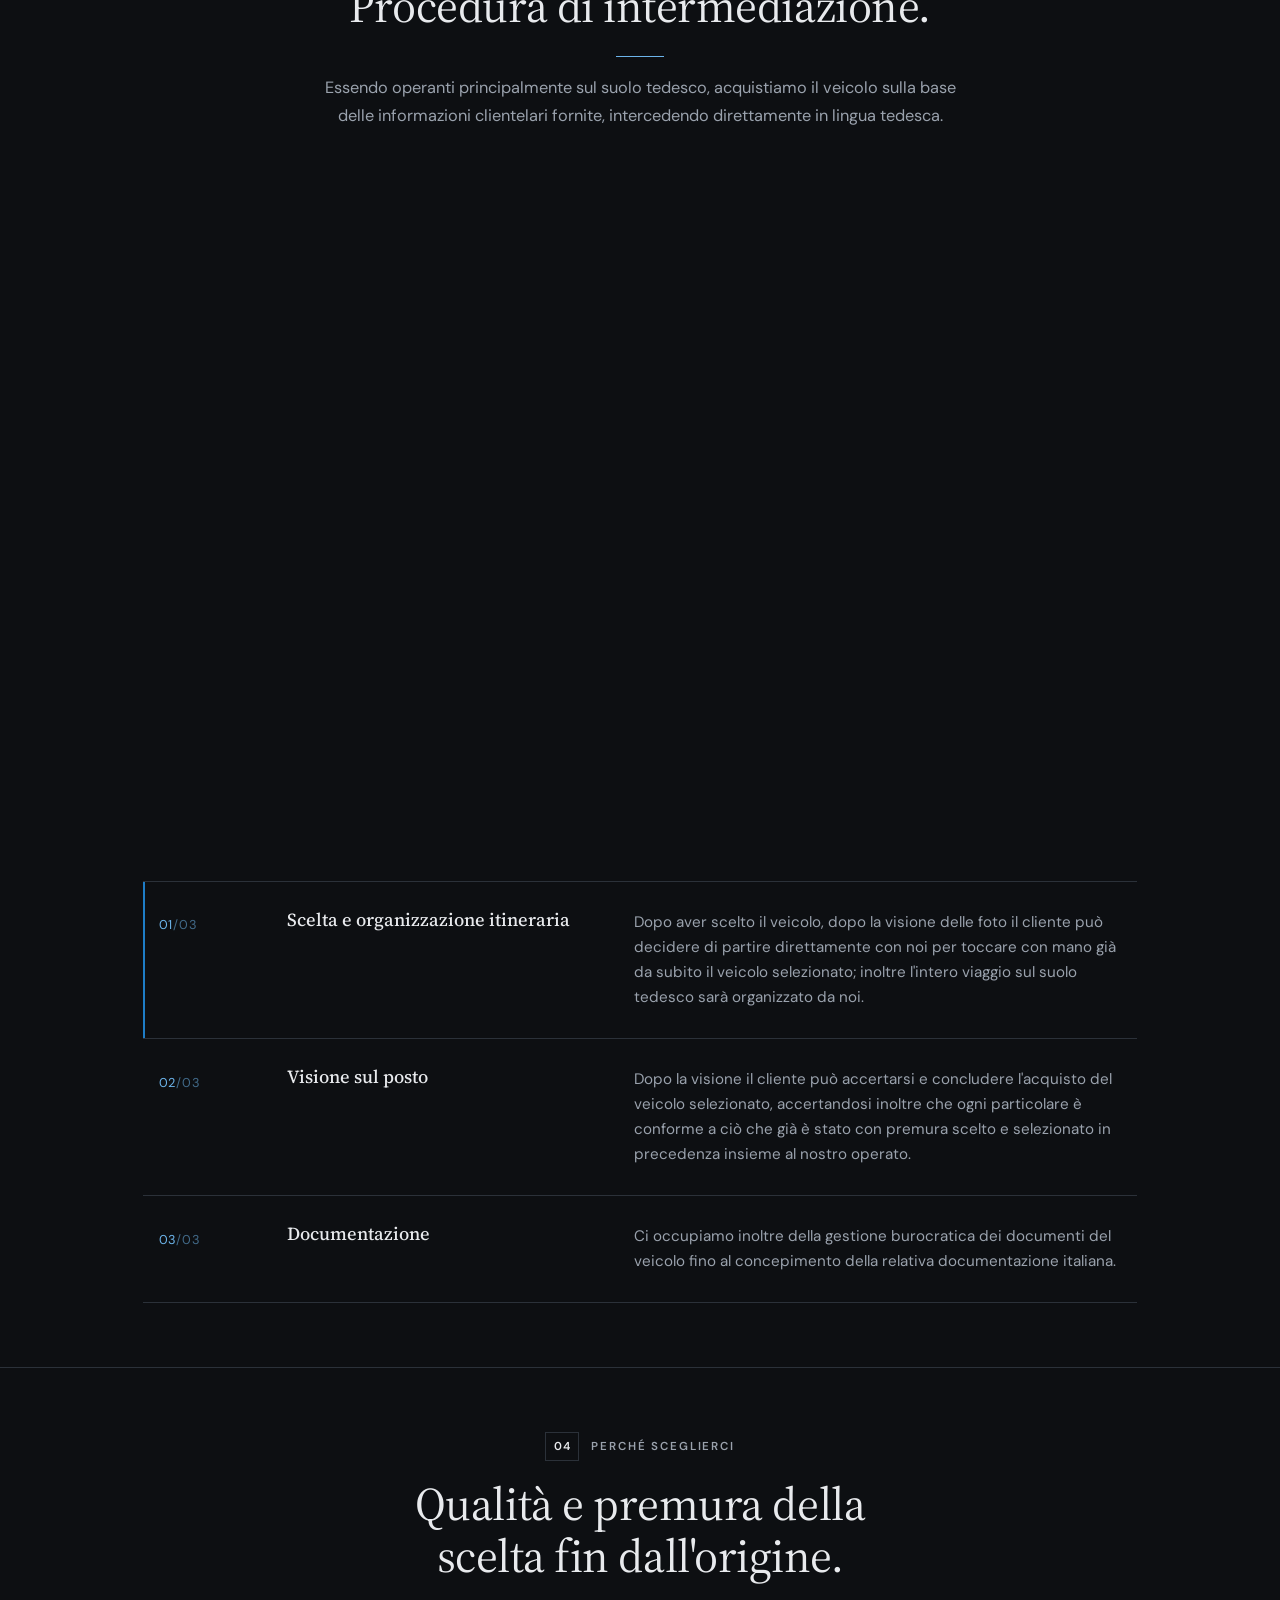
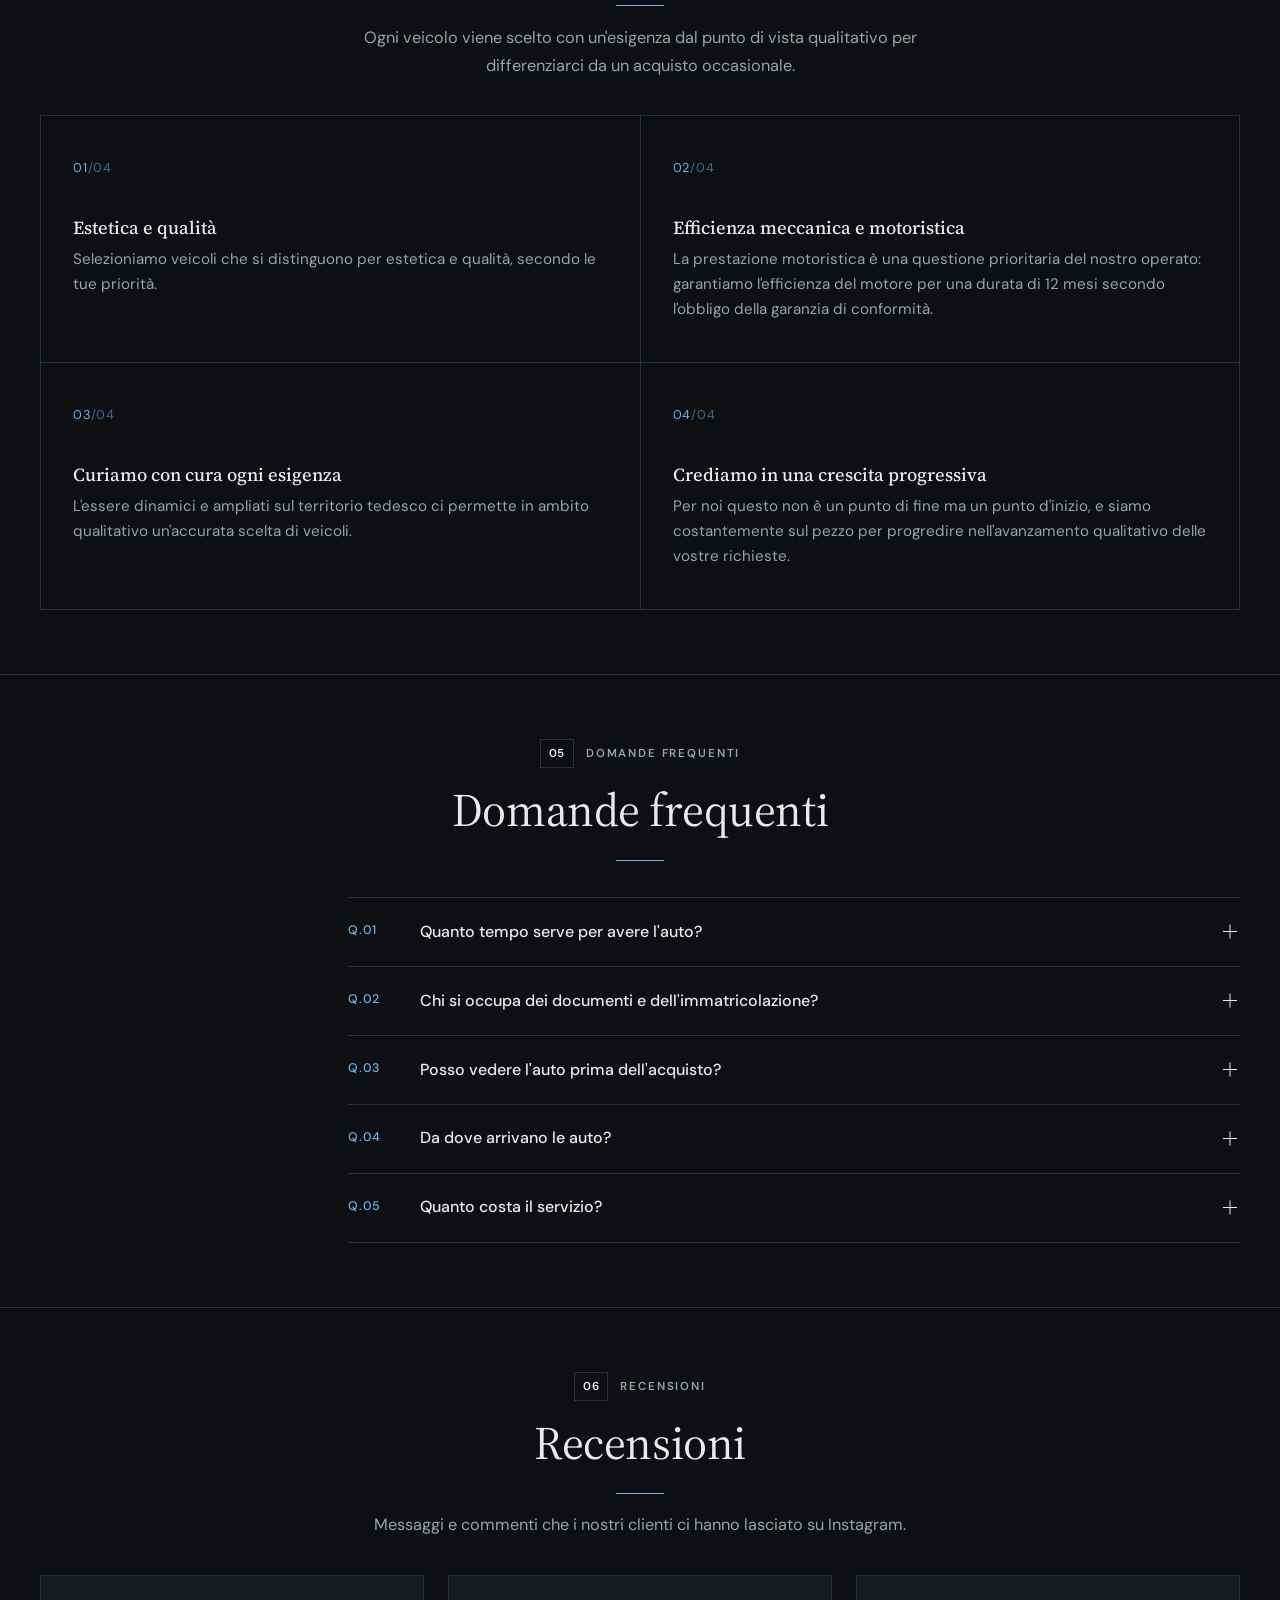
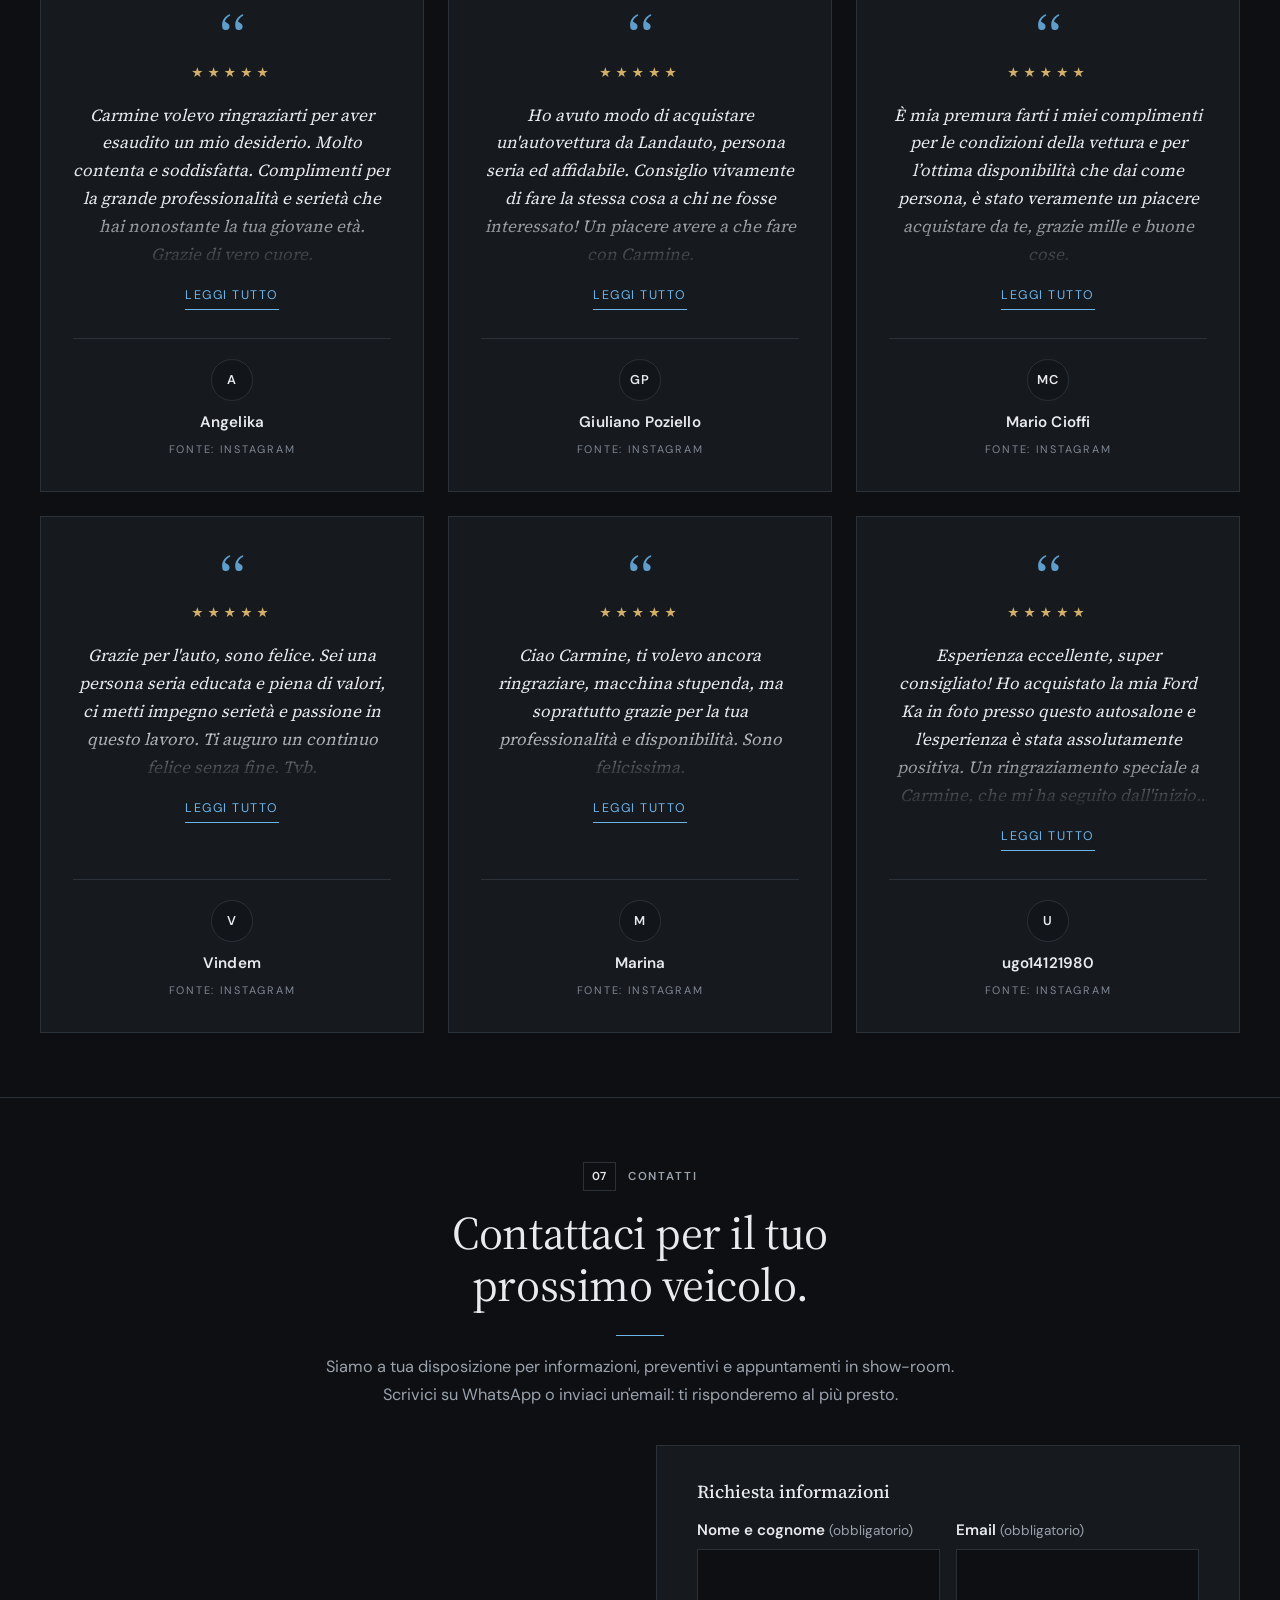
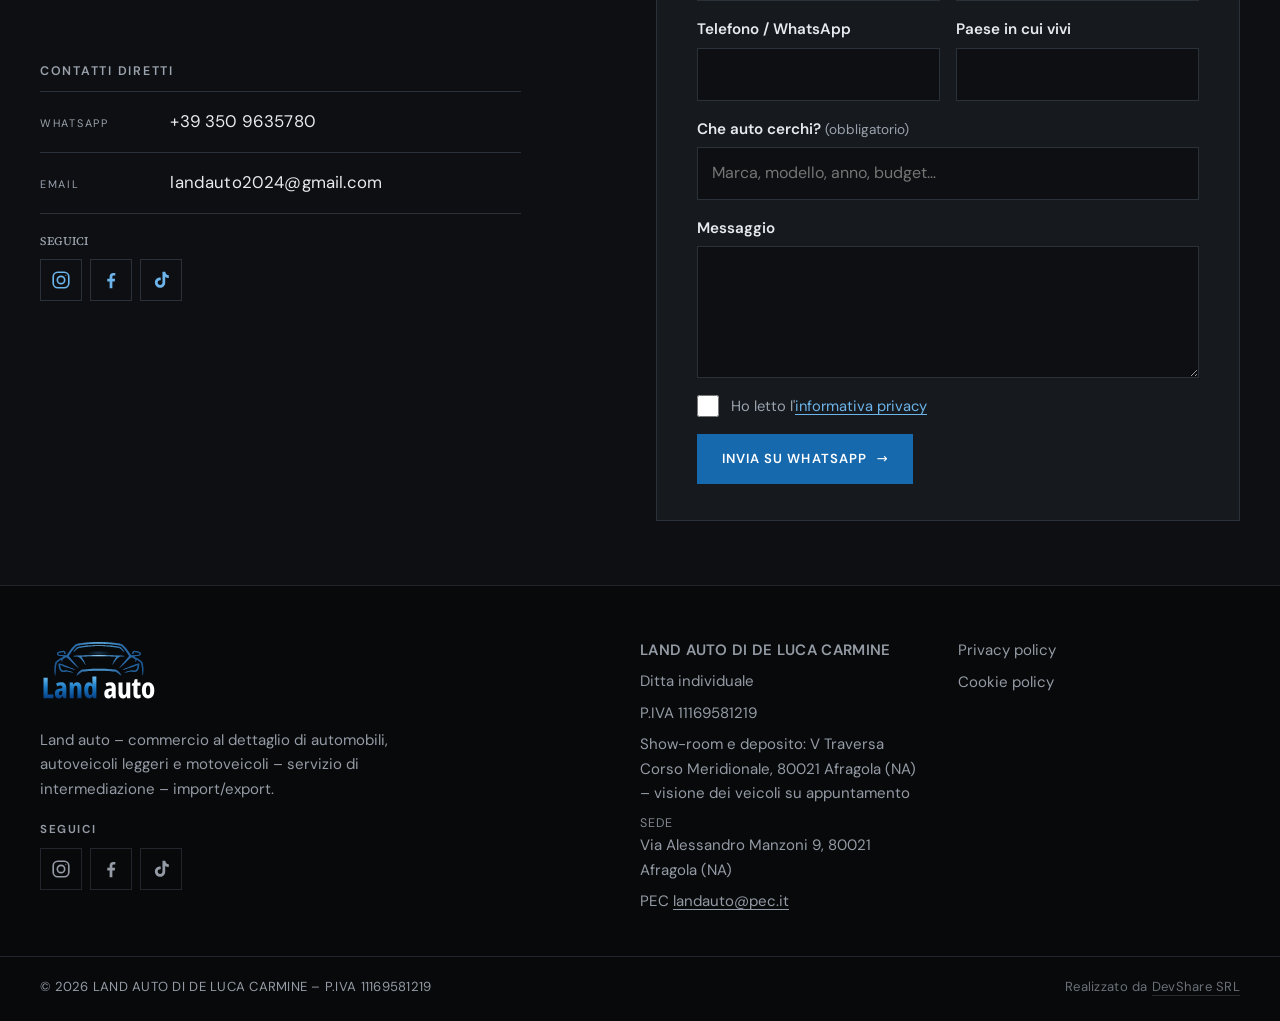
==== commit 45d87c3d: "Domande frequenti: risposta Q.03 con il testo del cliente" ====
--- a/index.html
+++ b/index.html
@@ -30,8 +30,8 @@
     <meta name="twitter:title" content="Land auto – Auto in vendita e import da Italia ed Europa" />
     <meta name="twitter:description" content="Land auto, Afragola (NA): auto in vendita diretta e servizio di intermediazione. Acquistiamo in Italia e in Europa e ti seguiamo fino alla nazionalizzazione e ai documenti italiani." />
     <meta name="twitter:image" content="https://www.landauto.it/og-image.png" />
-    <script type="module" crossorigin src="/assets/index-D3XFXcKd.js"></script>
-    <link rel="stylesheet" crossorigin href="/assets/index-W2tcgOyr.css">
+    <script type="module" crossorigin src="/assets/index-BJteWk52.js"></script>
+    <link rel="stylesheet" crossorigin href="/assets/index-Bgn8JjcV.css">
   </head>
   <body>
     <div id="root"></div>
--- a/assets/index-Bgn8JjcV.css
+++ b/assets/index-Bgn8JjcV.css
@@ -0,0 +1 @@
+@font-face{font-family:"Source Serif 4";src:url(/fonts/SourceSerif4-var.woff2) format("woff2");font-weight:200 900;font-style:normal;font-display:swap}@font-face{font-family:DM Sans;src:url(/fonts/DMSans-var.woff2) format("woff2");font-weight:100 1000;font-style:normal;font-display:swap}@font-face{font-family:Archivo;src:url(/fonts/Archivo-var.woff2) format("woff2");font-weight:100 900;font-style:normal;font-display:swap}@font-face{font-family:Hanken Grotesk;src:url(/fonts/HankenGrotesk-var.woff2) format("woff2");font-weight:100 900;font-style:normal;font-display:swap}*,*:before,*:after{box-sizing:border-box}html{scroll-behavior:smooth;scroll-padding-top:96px;-webkit-text-size-adjust:100%}@media(prefers-reduced-motion:reduce){html{scroll-behavior:auto}*,*:before,*:after{transition:none!important;animation:none!important}}body{margin:0;background:var(--c-sfondo);color:var(--c-testo);font-family:var(--font-testo);font-size:1.0625rem;line-height:1.6;-webkit-font-smoothing:antialiased;text-rendering:optimizeLegibility;font-feature-settings:"kern"}img{max-width:100%;display:block}h1,h2,h3{font-family:var(--font-titoli);font-weight:var(--peso-titoli);line-height:1.12;margin:0;text-wrap:balance}p{margin:0}a{color:var(--c-primario-chiaro);text-underline-offset:3px;text-decoration-thickness:1px}:focus-visible{outline:2px solid var(--c-primario);outline-offset:3px}main:focus{outline:none}.contenitore{width:100%;max-width:var(--larghezza-max);margin:0 auto;padding:0 1.25rem}@media(min-width:768px){.contenitore{padding:0 2.5rem}}.sezione{padding:4.5rem 0;border-top:1px solid var(--c-bordo)}.sezione__testa{margin-bottom:2.5rem;max-width:46rem}.sezione__kicker{display:flex;align-items:baseline;gap:.75rem;margin-bottom:1.25rem;font-family:var(--font-secondario);font-size:.78rem;font-weight:600;text-transform:uppercase;letter-spacing:var(--spaziatura-occhiello);color:var(--c-testo-secondario)}.sezione__numero{font-variant-numeric:tabular-nums;color:var(--c-primario-chiaro)}.sezione__titolo{font-size:clamp(1.85rem,4.6vw,3rem);letter-spacing:-.015em}.sezione__intro{margin-top:1.1rem;color:var(--c-testo-secondario);max-width:38rem}@media(min-width:1000px){.sezione{padding:7rem 0}}.bottone{display:inline-flex;align-items:center;justify-content:center;gap:.6rem;min-height:50px;padding:.8rem 1.5rem;border:1px solid var(--c-bottone);border-radius:var(--angoli);background:var(--c-bottone);color:var(--c-testo-bottone);font:inherit;font-size:.98rem;font-weight:600;text-decoration:none;cursor:pointer;transition:background-color .2s,color .2s,border-color .2s}.bottone:after{content:"→";font-weight:400;transition:transform .2s}.bottone:hover{background:var(--c-bottone-hover);border-color:var(--c-bottone-hover);color:var(--c-testo-bottone-hover)}.bottone:hover:after{transform:translate(3px)}.bottone--secondario,.bottone--testo{background:transparent;color:var(--c-testo);border-color:var(--c-bordo)}.bottone--secondario:after,.bottone--testo:after{content:none}.bottone--secondario:hover,.bottone--testo:hover{background:transparent;color:var(--c-testo);border-color:var(--c-testo)}.bottone--piccolo{min-height:42px;padding:.5rem 1rem;font-size:.9rem}.bottone--piccolo:after{content:none}.avviso{margin:0 0 2rem;padding:.7rem 0;font-size:.88rem;color:var(--c-avviso);border-top:1px dashed var(--c-avviso);border-bottom:1px dashed var(--c-avviso)}.segnaposto-immagine{display:grid;place-items:center;background:var(--c-segnaposto);color:var(--c-testo-segnaposto);font-size:.85rem;text-align:center;padding:1rem}.testo-lungo{max-width:42rem;color:var(--c-testo-secondario);display:grid;gap:1rem}.fascia-bozza{background:var(--c-bozza);color:var(--c-testo-bozza);text-align:center;font-size:.72rem;font-weight:600;letter-spacing:.12em;text-transform:uppercase;padding:.35rem 1rem}.salta{position:absolute;left:1rem;top:-100px;z-index:100;padding:.75rem 1rem;background:var(--c-bottone);color:var(--c-testo-bottone);font-weight:700}.salta:focus{top:1rem}.solo-lettori{position:absolute;width:1px;height:1px;overflow:hidden;clip:rect(0 0 0 0);white-space:nowrap}@media(hover:hover)and (prefers-reduced-motion:no-preference){figure img{transition:transform 1.2s cubic-bezier(.2,.7,.2,1)}figure:hover img{transform:scale(1.02)}}figure{margin:0;overflow:hidden}[data-layout=editoriale] body{font-size:1.0625rem}[data-layout=editoriale] .sezione__kicker{font-family:var(--font-testo);letter-spacing:.14em;border-top:1px solid var(--c-testo);padding-top:.8rem;max-width:100%}[data-layout=editoriale] .sezione__titolo{font-weight:500;font-variation-settings:"opsz" 60;letter-spacing:-.02em}[data-layout=editoriale] .sezione{border-top:0}[data-layout=editoriale] .bottone{border-radius:0}@media(min-width:1000px){[data-layout=editoriale] .sezione__griglia{display:grid;grid-template-columns:repeat(12,1fr);column-gap:2rem}[data-layout=editoriale] .sezione__testa{grid-column:1 / span 4;max-width:none;position:sticky;top:100px;align-self:start}[data-layout=editoriale] .sezione__corpo{grid-column:6 / span 7}[data-layout=editoriale] .sezione__titolo{font-size:clamp(2rem,3.2vw,2.9rem)}}[data-layout=tecnico] body{font-size:1rem;font-variant-numeric:tabular-nums}[data-layout=tecnico] .sezione{border-top:1px solid var(--c-bordo);padding:2.5rem 0}[data-layout=tecnico] .sezione__testa{max-width:none;margin-bottom:3rem;display:grid;gap:1rem}[data-layout=tecnico] .sezione__kicker{margin:0;gap:0;font-size:.72rem;letter-spacing:.16em}[data-layout=tecnico] .sezione__numero{color:var(--c-testo);border:1px solid var(--c-bordo);padding:.25rem .5rem;margin-right:.75rem;letter-spacing:.05em}[data-layout=tecnico] .sezione__titolo{font-size:clamp(1.7rem,3.6vw,2.6rem);font-weight:500;letter-spacing:-.02em;max-width:22ch}[data-layout=tecnico] .sezione__intro{margin:0;font-size:.98rem}[data-layout=tecnico] .bottone{border-radius:0;text-transform:uppercase;letter-spacing:.08em;font-size:.82rem;font-weight:600}[data-layout=tecnico] .bottone:after{content:"→"}[data-layout=tecnico] .avviso{font-size:.8rem;letter-spacing:.02em}[data-layout=tecnico] figure img{filter:saturate(.85)}@media(min-width:1000px){[data-layout=tecnico] .sezione{padding:4rem 0}}[data-layout=tecnico] .sezione__testa{justify-items:center;text-align:center;margin:0 auto 2.25rem;max-width:52rem;gap:1.1rem}[data-layout=tecnico] .sezione__kicker{justify-content:center;align-items:center;color:var(--c-testo-secondario)}[data-layout=tecnico] .sezione__titolo{max-width:32ch;font-weight:400;text-wrap:balance;letter-spacing:-.01em;line-height:1.12;font-size:clamp(1.9rem,3.8vw,2.9rem)}[data-layout=tecnico] .sezione__titolo:after{content:"";display:block;width:3rem;height:1px;margin:1.4rem auto 0;background:var(--c-primario-chiaro)}[data-layout=tecnico] .sezione__intro{max-width:40rem;font-size:1.02rem;line-height:1.7}[data-layout=tecnico] body{line-height:1.65}[data-layout=tecnico] h3{font-family:var(--font-titoli);font-weight:500;letter-spacing:0}[data-layout=boutique] body{font-size:1.05rem;letter-spacing:-.003em}[data-layout=boutique] .sezione{border-top:0;padding:5rem 0}[data-layout=boutique] .sezione__testa{max-width:52rem;margin-bottom:3rem}[data-layout=boutique] .sezione__kicker{font-size:.82rem;letter-spacing:0;text-transform:none;font-weight:500;color:var(--c-testo);gap:.5rem}[data-layout=boutique] .sezione__numero{color:var(--c-testo-secondario)}[data-layout=boutique] .sezione__numero:before{content:"("}[data-layout=boutique] .sezione__numero:after{content:")"}[data-layout=boutique] .sezione__titolo{font-size:clamp(2rem,5vw,3.6rem);font-weight:600;letter-spacing:-.035em;line-height:1.02}[data-layout=boutique] .bottone{border-radius:999px;padding-inline:1.6rem;font-weight:500}[data-layout=boutique] .bottone--piccolo{background:transparent;color:var(--c-testo);border-color:var(--c-testo)}[data-layout=boutique] .bottone--piccolo:hover{background:var(--c-testo);color:var(--c-sfondo)}[data-layout=boutique] figure img{border-radius:2px}@media(min-width:1000px){[data-layout=boutique] .sezione{padding:6.5rem 0}[data-layout=boutique] .sezione__testa{margin-bottom:4.5rem}}[data-layout=tecnico] h3[class*=sottotitolo]{font-family:var(--font-secondario);font-weight:600;letter-spacing:.14em}figcaption[class*=didascalia]{display:none}img{-webkit-user-drag:none;user-select:none;-webkit-user-select:none;-webkit-touch-callout:none}._hero_drg5b_2{position:relative;background:var(--c-hero-sfondo);color:var(--c-hero-testo)}._griglia_drg5b_3{display:grid;gap:2rem;padding-top:2rem;padding-bottom:3rem}._occhiello_drg5b_4{font-family:var(--font-secondario);font-size:.78rem;font-weight:600;text-transform:uppercase;letter-spacing:var(--spaziatura-occhiello);color:var(--c-hero-accento);margin-bottom:1.4rem}._titolo_drg5b_8{font-size:clamp(2.5rem,7vw,4.6rem);line-height:1.02;letter-spacing:-.025em;text-transform:var(--maiuscole-hero)}._sottotitolo_drg5b_9{margin-top:1.5rem;color:var(--c-hero-testo-secondario);font-size:1.1rem;max-width:34rem}._azioni_drg5b_10{display:flex;flex-wrap:wrap;align-items:center;gap:1rem 2rem;margin-top:2.25rem}._telefono_drg5b_11{display:grid;text-decoration:none;color:var(--c-hero-testo)}._telefonoEtichetta_drg5b_12{font-size:.75rem;letter-spacing:.1em;text-transform:uppercase;color:var(--c-hero-testo-secondario)}._telefonoNumero_drg5b_13{font-size:1.15rem;font-variant-numeric:tabular-nums;border-bottom:1px solid var(--c-hero-bordo);transition:border-color .2s}._telefono_drg5b_11:hover ._telefonoNumero_drg5b_13{border-color:var(--c-hero-testo)}._figura_drg5b_15{position:relative}._immagine_drg5b_16{width:100%;height:100%;object-fit:cover}._didascalia_drg5b_17{margin-top:.6rem;font-size:.75rem;color:var(--c-hero-testo-secondario)}._schedaTitolo_drg5b_18{font-size:.75rem;font-family:var(--font-secondario);font-weight:600;letter-spacing:.14em;text-transform:uppercase;color:var(--c-hero-testo-secondario);margin-bottom:.8rem}._dati_drg5b_19{margin:0;display:grid;grid-template-columns:1fr 1fr}._riga_drg5b_20{padding:.9rem 0;border-top:1px solid var(--c-hero-bordo)}._riga_drg5b_20 dt{font-size:.75rem;letter-spacing:.1em;text-transform:uppercase;color:var(--c-hero-testo-secondario)}._riga_drg5b_20 dd{margin:.2rem 0 0;font-variant-numeric:tabular-nums}[data-layout=editoriale] ._titolo_drg5b_8{font-weight:400;font-variation-settings:"opsz" 60}[data-layout=editoriale] ._occhiello_drg5b_4{display:flex;align-items:center;gap:.9rem;color:var(--c-hero-testo);font-family:var(--font-testo)}[data-layout=editoriale] ._occhiello_drg5b_4:before{content:"";width:2.5rem;height:1px;background:currentColor}[data-layout=editoriale] ._telefonoNumero_drg5b_13{font-family:var(--font-titoli);font-size:1.35rem}[data-layout=editoriale] ._figura_drg5b_15{aspect-ratio:4 / 3}[data-layout=editoriale] ._didascalia_drg5b_17{font-style:italic;font-family:var(--font-titoli);font-size:.85rem}[data-layout=editoriale] ._riga_drg5b_20 dd{font-family:var(--font-titoli);font-size:1.15rem}[data-layout=editoriale] ._scheda_drg5b_18{border-top:1px solid var(--c-hero-testo);padding-top:.2rem}[data-layout=editoriale] ._schedaTitolo_drg5b_18{margin:.9rem 0 .2rem}@media(min-width:1000px){[data-layout=editoriale] ._griglia_drg5b_3{grid-template-columns:repeat(12,1fr);column-gap:2rem;row-gap:0;padding-top:4.5rem;padding-bottom:5.5rem;align-items:start}[data-layout=editoriale] ._testo_drg5b_38{grid-column:1 / span 6;grid-row:1;padding-top:2.5rem}[data-layout=editoriale] ._titolo_drg5b_8{font-size:clamp(3.4rem,5.6vw,5.4rem)}[data-layout=editoriale] ._figura_drg5b_15{grid-column:7 / -1;grid-row:1 / span 2;aspect-ratio:auto;overflow:visible;margin-top:-4.5rem;margin-right:calc(-1*(max(0px,(100vw - var(--larghezza-max)) / 2) + 2.5rem))}[data-layout=editoriale] ._figura_drg5b_15 ._immagine_drg5b_16{aspect-ratio:5 / 6;max-height:860px}[data-layout=editoriale] ._didascalia_drg5b_17{padding-left:0}[data-layout=editoriale] ._scheda_drg5b_18{grid-column:1 / span 6;grid-row:2;margin-top:4rem;align-self:end}[data-layout=editoriale] ._dati_drg5b_19{grid-template-columns:repeat(4,1fr);column-gap:1.25rem}}[data-layout=tecnico] ._hero_drg5b_2{overflow:hidden;border-bottom:1px solid var(--c-hero-bordo)}[data-layout=tecnico] ._griglia_drg5b_3{padding-top:0;padding-bottom:0;gap:0}[data-layout=tecnico] ._figura_drg5b_15{order:-1;margin:0 -1.25rem;aspect-ratio:auto}[data-layout=tecnico] ._figura_drg5b_15 ._immagine_drg5b_16{height:auto;object-fit:contain;object-position:initial;aspect-ratio:auto}[data-layout=tecnico] ._didascalia_drg5b_17{display:none}[data-layout=tecnico] ._testo_drg5b_38{padding:2rem 0 2.5rem}[data-layout=tecnico] ._occhiello_drg5b_4{font-size:.72rem;letter-spacing:.18em;color:var(--c-hero-accento)}[data-layout=tecnico] ._titolo_drg5b_8{font-weight:500;letter-spacing:-.035em;line-height:.98}[data-layout=tecnico] ._sottotitolo_drg5b_9{font-size:1rem}[data-layout=tecnico] ._telefonoEtichetta_drg5b_12{font-size:.68rem;letter-spacing:.16em}[data-layout=tecnico] ._telefonoNumero_drg5b_13{font-size:1.05rem;letter-spacing:.02em}[data-layout=tecnico] ._scheda_drg5b_18{margin:0 -1.25rem;border-top:1px solid var(--c-hero-bordo);background:var(--c-hero-sfondo)}[data-layout=tecnico] ._schedaTitolo_drg5b_18{margin:0;padding:.8rem 1.25rem;border-bottom:1px solid var(--c-hero-bordo);font-size:.68rem;letter-spacing:.18em}[data-layout=tecnico] ._riga_drg5b_20{border-top:0;padding:1rem 1.25rem;border-right:1px solid var(--c-hero-bordo);border-bottom:1px solid var(--c-hero-bordo)}[data-layout=tecnico] ._riga_drg5b_20:nth-child(2n){border-right:0}[data-layout=tecnico] ._riga_drg5b_20 dt{font-size:.66rem;letter-spacing:.16em}[data-layout=tecnico] ._riga_drg5b_20 dd{font-size:1.05rem;margin-top:.35rem}@media(min-width:768px){[data-layout=tecnico] ._figura_drg5b_15,[data-layout=tecnico] ._scheda_drg5b_18{margin:0 -2.5rem}}@media(min-width:1000px){[data-layout=tecnico] ._griglia_drg5b_3{grid-template-columns:repeat(12,1fr);column-gap:2rem}[data-layout=tecnico] ._figura_drg5b_15{grid-column:1 / -1;grid-row:1;margin:0 calc(-1*(max(0px,(100vw - var(--larghezza-max)) / 2) + 2.5rem))}[data-layout=tecnico] ._testo_drg5b_38{grid-column:1 / span 9;grid-row:2;padding:3.5rem 0 3rem}[data-layout=tecnico] ._titolo_drg5b_8{font-size:clamp(3rem,5.2vw,4.9rem)}[data-layout=tecnico] ._scheda_drg5b_18{grid-column:1 / -1;grid-row:3;margin:0 0 2.5rem;background:var(--c-hero-sfondo);display:grid;grid-template-columns:3fr 9fr;border-top:1px solid var(--c-hero-bordo);border-left:1px solid var(--c-hero-bordo);border-right:1px solid var(--c-hero-bordo)}[data-layout=tecnico] ._schedaTitolo_drg5b_18{border-bottom:0;border-right:1px solid var(--c-hero-bordo);padding:1.1rem 1.25rem}[data-layout=tecnico] ._dati_drg5b_19{grid-template-columns:repeat(4,1fr)}[data-layout=tecnico] ._riga_drg5b_20,[data-layout=tecnico] ._riga_drg5b_20:nth-child(2n){border-bottom:0;border-right:1px solid var(--c-hero-bordo)}[data-layout=tecnico] ._riga_drg5b_20:last-child{border-right:0}}[data-layout=boutique] ._griglia_drg5b_3{padding-top:2.5rem;padding-bottom:4rem;gap:2rem}[data-layout=boutique] ._occhiello_drg5b_4{text-transform:none;letter-spacing:0;font-size:.9rem;font-weight:500;color:var(--c-hero-testo-secondario);margin-bottom:1rem}[data-layout=boutique] ._titolo_drg5b_8{font-weight:600;letter-spacing:-.05em;line-height:.95;font-size:clamp(2.7rem,9vw,7.4rem)}[data-layout=boutique] ._figura_drg5b_15 ._immagine_drg5b_16{aspect-ratio:4 / 3;object-position:50% 62%}[data-layout=boutique] ._didascalia_drg5b_17{font-size:.75rem}[data-layout=boutique] ._azioni_drg5b_10{margin-top:1.75rem}[data-layout=boutique] ._telefonoNumero_drg5b_13{border-bottom:0;font-weight:500}[data-layout=boutique] ._telefonoEtichetta_drg5b_12{text-transform:none;letter-spacing:0;font-size:.82rem}[data-layout=boutique] ._schedaTitolo_drg5b_18{display:none}[data-layout=boutique] ._dati_drg5b_19{grid-template-columns:1fr}[data-layout=boutique] ._riga_drg5b_20{display:flex;justify-content:space-between;gap:1rem;padding:.7rem 0}[data-layout=boutique] ._riga_drg5b_20 dt{text-transform:none;letter-spacing:0;font-size:.92rem}[data-layout=boutique] ._riga_drg5b_20 dd{margin:0;text-align:right;font-size:.92rem;font-weight:500}@media(min-width:1000px){[data-layout=boutique] ._griglia_drg5b_3{grid-template-columns:repeat(12,1fr);column-gap:2rem;row-gap:3.5rem;padding-top:4rem;padding-bottom:6rem}[data-layout=boutique] ._testo_drg5b_38{display:contents}[data-layout=boutique] ._occhiello_drg5b_4{grid-column:1 / -1;grid-row:1;margin:0 0 -2.5rem}[data-layout=boutique] ._titolo_drg5b_8{grid-column:1 / span 11;grid-row:2}[data-layout=boutique] ._sottotitolo_drg5b_9{grid-column:1 / span 4;grid-row:3;margin:0;align-self:start}[data-layout=boutique] ._azioni_drg5b_10{grid-column:1 / span 4;grid-row:3;align-self:start;margin-top:9rem}[data-layout=boutique] ._scheda_drg5b_18{grid-column:1 / span 4;grid-row:3;align-self:end}[data-layout=boutique] ._figura_drg5b_15{grid-column:6 / -1;grid-row:3;margin-right:calc(-1*(max(0px,(100vw - var(--larghezza-max)) / 2) + 2.5rem))}[data-layout=boutique] ._figura_drg5b_15 ._immagine_drg5b_16{aspect-ratio:16 / 10}}[data-layout=tecnico] ._testo_drg5b_38{text-align:center}[data-layout=tecnico] ._sottotitolo_drg5b_9,[data-layout=tecnico] ._titolo_drg5b_8{margin-left:auto;margin-right:auto}[data-layout=tecnico] ._azioni_drg5b_10{justify-content:center}[data-layout=tecnico] ._telefono_drg5b_11{align-items:center}@media(min-width:1000px){[data-layout=tecnico] ._testo_drg5b_38{grid-column:2 / span 10}[data-layout=tecnico] ._titolo_drg5b_8{max-width:26ch}}._impianto_151qi_2{display:grid;gap:3rem}._passi_151qi_3{list-style:none;margin:0;padding:0;display:grid;gap:0}._passo_151qi_4{padding:1.5rem 0;border-top:1px solid var(--c-bordo)}._numero_151qi_5{display:block;font-variant-numeric:tabular-nums;color:var(--c-primario-chiaro);margin-bottom:.9rem}._totale_151qi_6{color:var(--c-testo-secondario)}._titolo_151qi_7{font-size:1.25rem}._testo_151qi_8{margin-top:.6rem;color:var(--c-testo-secondario)}._figura_151qi_9{position:relative}._immagine_151qi_10{width:100%;object-fit:cover;aspect-ratio:16 / 9}._didascalia_151qi_11{margin-top:.6rem;font-size:.75rem;color:var(--c-testo-secondario)}[data-layout=editoriale] ._sezione_151qi_14{background:var(--c-sfondo-alternato)}[data-layout=editoriale] ._numero_151qi_5{font-family:var(--font-titoli);font-size:3.2rem;line-height:1;font-weight:300;color:var(--c-primario-scuro)}[data-layout=editoriale] ._totale_151qi_6{font-size:1rem;vertical-align:top;margin-left:.2rem}[data-layout=editoriale] ._titolo_151qi_7{font-size:1.4rem;font-weight:500}[data-layout=editoriale] ._passo_151qi_4{border-top-color:var(--c-testo)}[data-layout=editoriale] ._didascalia_151qi_11{font-style:italic;font-family:var(--font-titoli);font-size:.85rem}@media(min-width:700px){[data-layout=editoriale] ._passi_151qi_3{grid-template-columns:1fr 1fr;column-gap:2rem}}@media(min-width:1000px){[data-layout=editoriale] ._sezione_151qi_14 .sezione__griglia{display:block}[data-layout=editoriale] ._sezione_151qi_14 .sezione__testa{position:static;max-width:46rem;margin-bottom:3rem}[data-layout=editoriale] ._figura_151qi_9{margin:0 -2.5rem}[data-layout=editoriale] ._immagine_151qi_10{aspect-ratio:21 / 8}[data-layout=editoriale] ._didascalia_151qi_11{padding:0 2.5rem}[data-layout=editoriale] ._passi_151qi_3{grid-template-columns:repeat(4,1fr);column-gap:2rem}}[data-layout=tecnico] ._passi_151qi_3{border-bottom:1px solid var(--c-bordo)}[data-layout=tecnico] ._passo_151qi_4{display:grid;grid-template-columns:4.5rem 1fr;column-gap:1rem;padding:1.5rem 0;transition:background-color .25s}[data-layout=tecnico] ._numero_151qi_5{grid-row:1 / span 2;margin:0;font-size:.85rem;letter-spacing:.06em;color:var(--c-primario-chiaro)}[data-layout=tecnico] ._titolo_151qi_7{font-size:1.15rem;font-weight:500}[data-layout=tecnico] ._testo_151qi_8{font-size:.95rem}[data-layout=tecnico] ._immagine_151qi_10{aspect-ratio:16 / 9;object-position:50% 50%}[data-layout=tecnico] ._didascalia_151qi_11{font-size:.68rem;letter-spacing:.14em;text-transform:uppercase}@media(min-width:1000px){[data-layout=tecnico] ._impianto_151qi_2{grid-template-columns:repeat(12,1fr);column-gap:2rem;margin-top:1.5rem}[data-layout=tecnico] ._figura_151qi_9{grid-column:1 / -1;margin:0}[data-layout=tecnico] ._immagine_151qi_10{aspect-ratio:16 / 9}[data-layout=tecnico] ._passi_151qi_3{grid-column:2 / span 10;margin-top:1rem}[data-layout=tecnico] ._passo_151qi_4{grid-template-columns:4.5rem 1fr 1.5fr;column-gap:1.25rem;padding:1.6rem 0}[data-layout=tecnico] ._numero_151qi_5{grid-row:auto}[data-layout=tecnico] ._testo_151qi_8{margin:0}}@media(hover:hover){[data-layout=tecnico] ._passo_151qi_4:hover{background:var(--c-sfondo-alternato)}}[data-layout=boutique] ._sezione_151qi_14{background:var(--c-sfondo-alternato)}[data-layout=boutique] ._passi_151qi_3{position:relative}[data-layout=boutique] ._passo_151qi_4{border-top:0;border-left:1px solid var(--c-testo);padding:0 0 2rem 1.5rem;position:relative}[data-layout=boutique] ._passo_151qi_4:before{content:"";position:absolute;left:-5px;top:.35rem;width:9px;height:9px;background:var(--c-testo);border-radius:50%}[data-layout=boutique] ._passo_151qi_4:last-child:before{background:var(--c-primario)}[data-layout=boutique] ._numero_151qi_5{color:var(--c-testo-secondario);font-size:.85rem;margin-bottom:.5rem}[data-layout=boutique] ._titolo_151qi_7{font-size:1.3rem;font-weight:600;letter-spacing:-.02em}[data-layout=boutique] ._figura_151qi_9{order:2}[data-layout=boutique] ._immagine_151qi_10{aspect-ratio:16 / 10;object-position:50% 45%}[data-layout=boutique] ._didascalia_151qi_11{font-size:.75rem}@media(min-width:1000px){[data-layout=boutique] ._impianto_151qi_2{gap:5rem}[data-layout=boutique] ._passi_151qi_3{grid-template-columns:repeat(4,1fr);column-gap:2rem;border-top:1px solid var(--c-testo)}[data-layout=boutique] ._passo_151qi_4{border-left:0;padding:2.25rem 0 0}[data-layout=boutique] ._passo_151qi_4:before{left:0;top:-5px}[data-layout=boutique] ._figura_151qi_9{margin:0 calc(-1*(max(0px,(100vw - var(--larghezza-max)) / 2) + 2.5rem))}[data-layout=boutique] ._immagine_151qi_10{aspect-ratio:21 / 8;border-radius:0}[data-layout=boutique] ._didascalia_151qi_11{padding:0 calc(max(0px,(100vw - var(--larghezza-max)) / 2) + 2.5rem)}}._sezione_1xk70_2{position:relative}._impianto_1xk70_3{display:grid;gap:2.5rem}._elenco_1xk70_4{list-style:none;margin:0;padding:0;display:grid}._voce_1xk70_5{display:grid;grid-template-columns:3rem 1fr;column-gap:1rem;padding:1.6rem 0;border-top:1px solid var(--c-bordo)}._voce_1xk70_5:last-child{border-bottom:1px solid var(--c-bordo)}._numero_1xk70_7{grid-row:1 / span 2;font-variant-numeric:tabular-nums;font-size:.85rem;color:var(--c-primario-chiaro);padding-top:.3rem}._titolo_1xk70_8{font-size:1.3rem}._testo_1xk70_9{margin-top:.5rem;color:var(--c-testo-secondario);max-width:40rem}._figura_1xk70_10{position:relative}._immagine_1xk70_11{width:100%;height:100%;object-fit:cover;aspect-ratio:4 / 3}._didascalia_1xk70_12{margin-top:.6rem;font-size:.75rem;color:var(--c-testo-secondario)}[data-layout=editoriale] ._titolo_1xk70_8{font-size:1.55rem;font-weight:500}[data-layout=editoriale] ._numero_1xk70_7{font-family:var(--font-titoli);font-size:1rem;font-style:italic}[data-layout=editoriale] ._evidenza_1xk70_17 ._titolo_1xk70_8{font-size:2rem}[data-layout=editoriale] ._evidenza_1xk70_17 ._testo_1xk70_9{font-family:var(--font-titoli);font-size:1.2rem;line-height:1.55;color:var(--c-testo);max-width:36rem}[data-layout=editoriale] ._evidenza_1xk70_17 ._testo_1xk70_9:first-letter{float:left;font-size:3.6em;line-height:.85;padding:.08em .1em 0 0;font-weight:500;color:var(--c-primario-scuro)}[data-layout=editoriale] ._didascalia_1xk70_12{font-style:italic;font-family:var(--font-titoli);font-size:.85rem}[data-layout=editoriale] ._figura_1xk70_10 ._immagine_1xk70_11{aspect-ratio:3 / 2}@media(min-width:1000px){[data-layout=editoriale] ._conFoto_1xk70_25 ._impianto_1xk70_3{grid-template-columns:1fr}}[data-layout=tecnico] ._voce_1xk70_5{grid-template-columns:4.5rem 1fr}[data-layout=tecnico] ._numero_1xk70_7{font-size:.8rem;letter-spacing:.06em}[data-layout=tecnico] ._titolo_1xk70_8{font-size:1.15rem;font-weight:500}[data-layout=tecnico] ._testo_1xk70_9{font-size:.95rem}[data-layout=tecnico] ._evidenza_1xk70_17{box-shadow:inset 2px 0 0 var(--c-primario);padding-left:1rem;margin-left:-1rem}[data-layout=tecnico] ._figura_1xk70_10 ._immagine_1xk70_11{aspect-ratio:16 / 9;object-position:50% 45%}[data-layout=tecnico] ._didascalia_1xk70_12{font-size:.68rem;letter-spacing:.14em;text-transform:uppercase}@media(min-width:1000px){[data-layout=tecnico] ._impianto_1xk70_3{margin-top:1.5rem}[data-layout=tecnico] ._conFoto_1xk70_25 ._impianto_1xk70_3{grid-template-columns:repeat(12,1fr);column-gap:2rem}[data-layout=tecnico] ._conFoto_1xk70_25 ._figura_1xk70_10{grid-column:1 / -1}[data-layout=tecnico] ._conFoto_1xk70_25 ._figura_1xk70_10 ._immagine_1xk70_11{aspect-ratio:16 / 9}[data-layout=tecnico] ._conFoto_1xk70_25 ._elenco_1xk70_4{grid-column:2 / span 10}[data-layout=tecnico] ._conFoto_1xk70_25 ._voce_1xk70_5{grid-template-columns:6rem 1fr 1.6fr;column-gap:2rem;padding:1.75rem 0 1.75rem 1rem;margin-left:0}[data-layout=tecnico] ._conFoto_1xk70_25 ._numero_1xk70_7{grid-row:auto}[data-layout=tecnico] ._conFoto_1xk70_25 ._testo_1xk70_9{margin:0}[data-layout=tecnico] ._sezione_1xk70_2:not(._conFoto_1xk70_25) ._elenco_1xk70_4{grid-template-columns:1fr 1fr;border-left:1px solid var(--c-bordo);border-top:1px solid var(--c-bordo)}[data-layout=tecnico] ._sezione_1xk70_2:not(._conFoto_1xk70_25) ._voce_1xk70_5{border:0;border-right:1px solid var(--c-bordo);border-bottom:1px solid var(--c-bordo);padding:2.25rem 2rem 2.5rem;grid-template-columns:1fr;min-height:13rem;align-content:start}[data-layout=tecnico] ._sezione_1xk70_2:not(._conFoto_1xk70_25) ._numero_1xk70_7{grid-row:auto;margin-bottom:2.5rem}}[data-layout=boutique] ._voce_1xk70_5{border-top:1px solid var(--c-bordo);grid-template-columns:1fr;padding:1.75rem 0}[data-layout=boutique] ._voce_1xk70_5:last-child{border-bottom:0}[data-layout=boutique] ._numero_1xk70_7{grid-row:auto;color:var(--c-testo-secondario);font-size:.85rem;padding:0;margin-bottom:.6rem}[data-layout=boutique] ._numero_1xk70_7:before{content:"("}[data-layout=boutique] ._numero_1xk70_7:after{content:")"}[data-layout=boutique] ._titolo_1xk70_8{font-size:1.35rem;font-weight:600;letter-spacing:-.02em}[data-layout=boutique] ._evidenza_1xk70_17 ._titolo_1xk70_8{font-size:1.75rem}[data-layout=boutique] ._evidenza_1xk70_17 ._testo_1xk70_9{color:var(--c-testo)}[data-layout=boutique] ._figura_1xk70_10 ._immagine_1xk70_11{aspect-ratio:4 / 3;object-position:55% 75%}@media(min-width:1000px){[data-layout=boutique] ._figura_1xk70_10 ._immagine_1xk70_11{aspect-ratio:4 / 5;object-position:40% 50%}}[data-layout=boutique] ._didascalia_1xk70_12{font-size:.75rem}@media(min-width:1000px){[data-layout=boutique] ._conFoto_1xk70_25 ._impianto_1xk70_3{grid-template-columns:repeat(12,1fr);column-gap:2rem}[data-layout=boutique] ._conFoto_1xk70_25 ._figura_1xk70_10{grid-column:1 / span 6;margin-left:calc(-1*(max(0px,(100vw - var(--larghezza-max)) / 2) + 2.5rem))}[data-layout=boutique] ._conFoto_1xk70_25 ._elenco_1xk70_4{grid-column:8 / -1;align-self:center}[data-layout=boutique] ._sezione_1xk70_2:not(._conFoto_1xk70_25) ._elenco_1xk70_4{grid-template-columns:1fr 1fr;column-gap:4rem}[data-layout=boutique] ._sezione_1xk70_2:not(._conFoto_1xk70_25) ._voce_1xk70_5{padding:2rem 0}}._totale_1xk70_78{opacity:.55}._griglia_gnkm7_1{list-style:none;margin:0;padding:0;display:grid;gap:1rem}._carta_gnkm7_2{padding:0;overflow:hidden}._foto_gnkm7_3{display:grid;width:100%;aspect-ratio:16 / 10;object-fit:cover;border-radius:0}._nome_gnkm7_4{margin:1rem 1.25rem .5rem;font-size:1.1rem}._dettagli_gnkm7_5{margin:0 1.25rem 1.25rem;padding:0;list-style:none;color:var(--c-testo-secondario);display:grid;gap:.25rem}@media(min-width:700px){._griglia_gnkm7_1{grid-template-columns:repeat(3,1fr)}}._elenco_1jyvn_1{list-style:none;margin:0;padding:0;display:grid;gap:1.5rem;grid-auto-rows:1fr}@media(min-width:760px){._elenco_1jyvn_1{grid-template-columns:repeat(2,1fr)}}@media(min-width:1100px){._elenco_1jyvn_1{grid-template-columns:repeat(3,1fr)}}._voce_1jyvn_4{display:flex}._figura_1jyvn_5{margin:0;flex:1;display:flex;flex-direction:column;align-items:center;text-align:center;padding:2.75rem 2rem 2rem;background:var(--c-superficie);border:1px solid var(--c-bordo);border-radius:var(--angoli);position:relative}._virgolette_1jyvn_10{font-family:var(--font-titoli);font-size:4.5rem;line-height:.6;height:2.2rem;color:var(--c-primario-chiaro);opacity:.85}._stelle_1jyvn_11{margin:.4rem 0 1.1rem;font-size:.85rem;letter-spacing:.3em;color:#d4af6a}._testoBox_1jyvn_12{flex:1;display:flex;flex-direction:column;align-items:center;width:100%}._citazione_1jyvn_13{margin:0;font-family:var(--font-titoli);font-style:italic;font-size:1.06rem;line-height:1.65;color:var(--c-testo);max-width:34rem}._citazione_1jyvn_13 p{margin:0}._autore_1jyvn_15{margin-top:1.75rem;padding-top:1.25rem;border-top:1px solid var(--c-bordo);width:100%;display:grid;justify-items:center;gap:.35rem}._avatar_1jyvn_16{display:grid;place-items:center;width:2.6rem;height:2.6rem;border-radius:50%;margin-bottom:.25rem;border:1px solid var(--c-bordo);background:var(--c-sfondo-alternato);font-size:.8rem;letter-spacing:.08em;font-weight:600;color:var(--c-testo)}._nome_1jyvn_20{font-size:.95rem;font-weight:600;letter-spacing:.01em;color:var(--c-testo)}._luogo_1jyvn_21{font-size:.82rem;color:var(--c-testo-secondario)}._fonte_1jyvn_22{font-size:.68rem;letter-spacing:.16em;text-transform:uppercase;color:var(--c-testo-secondario);opacity:.8}._vuoto_1jyvn_23{margin:0;padding:2rem 1.5rem;border:1px dashed var(--c-bordo);color:var(--c-testo-secondario);font-size:1.05rem;text-align:center}._citazione_1jyvn_13 p{display:-webkit-box;-webkit-box-orient:vertical;-webkit-line-clamp:6;line-clamp:6;overflow:hidden}._citazione_1jyvn_13[data-espanso=true] p{display:block;-webkit-line-clamp:unset;line-clamp:none;overflow:visible}._citazione_1jyvn_13[data-lungo=true][data-espanso=false] p{-webkit-mask-image:linear-gradient(180deg,#000 60%,transparent);mask-image:linear-gradient(180deg,#000 60%,transparent)}._leggi_1jyvn_31{margin-top:.8rem;padding:.2rem 0;background:none;border:0;border-bottom:1px solid currentColor;cursor:pointer;font:inherit;font-size:.78rem;letter-spacing:.12em;text-transform:uppercase;color:var(--c-primario-chiaro)}._leggi_1jyvn_31:hover,._leggi_1jyvn_31:focus-visible{color:var(--c-testo)}._autore_1jyvn_15{margin-top:auto}._testoBox_1jyvn_12+._autore_1jyvn_15,._figura_1jyvn_5>._autore_1jyvn_15{margin-top:1.75rem}._elenco_1e8tf_1{display:grid;border-bottom:1px solid var(--c-bordo)}._voce_1e8tf_2{border-top:1px solid var(--c-bordo)}._domanda_1e8tf_3{cursor:pointer;list-style:none;padding:1.3rem 2.5rem 1.3rem 0;position:relative;font-size:1.1rem;font-weight:500;transition:color .2s}._domanda_1e8tf_3::-webkit-details-marker{display:none}._domanda_1e8tf_3:hover{color:var(--c-primario-chiaro)}._segno_1e8tf_9{position:absolute;right:.2rem;top:50%;width:14px;height:14px;margin-top:-7px}._segno_1e8tf_9:before,._segno_1e8tf_9:after{content:"";position:absolute;left:0;top:6.5px;width:14px;height:1px;background:currentColor;transition:transform .25s}._segno_1e8tf_9:after{transform:rotate(90deg)}._voce_1e8tf_2[open] ._segno_1e8tf_9:after{transform:rotate(0)}._risposta_1e8tf_13{padding:0 2.5rem 1.4rem 0;color:var(--c-testo-secondario);max-width:44rem}[data-layout=editoriale] ._domanda_1e8tf_3{font-family:var(--font-titoli);font-size:1.3rem;font-weight:400}[data-layout=tecnico] ._elenco_1e8tf_1{counter-reset:q}[data-layout=tecnico] ._domanda_1e8tf_3{font-size:1rem;font-weight:500;padding-left:4.5rem}[data-layout=tecnico] ._domanda_1e8tf_3:before{counter-increment:q;content:"Q." counter(q,decimal-leading-zero);position:absolute;left:0;top:1.4rem;font-size:.78rem;letter-spacing:.06em;color:var(--c-primario-chiaro)}[data-layout=tecnico] ._risposta_1e8tf_13{padding-left:4.5rem;font-size:.95rem}@media(min-width:1000px){[data-layout=tecnico] ._elenco_1e8tf_1{margin-left:calc((100% + 2rem)/4);margin-top:1.5rem}}[data-layout=boutique] ._elenco_1e8tf_1{border-bottom-color:var(--c-testo)}[data-layout=boutique] ._voce_1e8tf_2{border-top-color:var(--c-testo)}[data-layout=boutique] ._domanda_1e8tf_3{font-size:clamp(1.1rem,2vw,1.4rem);font-weight:500;letter-spacing:-.015em;padding:1.6rem 3rem 1.6rem 0}@media(min-width:1000px){[data-layout=boutique] ._risposta_1e8tf_13{margin-left:33%}}@media(min-width:1000px){[data-layout=boutique] ._sezione_1e8tf_35 .sezione__griglia{display:grid;grid-template-columns:repeat(12,1fr);column-gap:2rem}[data-layout=boutique] ._sezione_1e8tf_35 .sezione__testa{grid-column:1 / span 4;margin:0}[data-layout=boutique] ._sezione_1e8tf_35 .sezione__titolo{font-size:clamp(2rem,3.4vw,2.8rem)}[data-layout=boutique] ._sezione_1e8tf_35 .sezione__corpo{grid-column:6 / -1}[data-layout=boutique] ._risposta_1e8tf_13{margin-left:0}}._modulo_1e58h_1{display:grid;gap:1rem}._titolo_1e58h_2{margin:0;font-size:1.15rem}._griglia_1e58h_3{display:grid;gap:1rem}._campo_1e58h_4{display:grid;gap:.35rem}._campo_1e58h_4 label{font-weight:600;font-size:.95rem}._obbl_1e58h_6{color:var(--c-testo-secondario);font-weight:400;font-size:.85rem}._campo_1e58h_4 input,._campo_1e58h_4 textarea{width:100%;font:inherit;color:var(--c-testo);background:var(--c-sfondo);border:1px solid var(--c-bordo);border-radius:var(--angoli);padding:.75rem .85rem;min-height:48px}._campo_1e58h_4 input:focus-visible,._campo_1e58h_4 textarea:focus-visible{outline:2px solid var(--c-primario-chiaro);outline-offset:1px;border-color:transparent}._campo_1e58h_4 [aria-invalid=true]{border-color:var(--c-errore)}._campo_1e58h_4 textarea{resize:vertical}._errore_1e58h_14{margin:0;color:var(--c-errore);font-size:.9rem}._riepilogo_1e58h_15{padding:.75rem 1rem;border-radius:var(--angoli);border:1px solid var(--c-errore);color:var(--c-errore)}._nascosto_1e58h_16{position:absolute;width:1px;height:1px;overflow:hidden;clip:rect(0 0 0 0)}._privacy_1e58h_17{display:flex;gap:.75rem;align-items:flex-start;font-size:.92rem;color:var(--c-testo-secondario)}._privacy_1e58h_17 input{width:22px;height:22px;margin:.1rem 0 0;flex:none;accent-color:var(--c-primario)}._invia_1e58h_19{justify-self:start}._esito_1e58h_20{outline:none}._esito_1e58h_20 p{color:var(--c-testo-secondario)}._azioni_1e58h_22{display:flex;flex-wrap:wrap;gap:.75rem;margin-top:1rem}@media(min-width:640px){._griglia_1e58h_3{grid-template-columns:1fr 1fr}._largo_1e58h_25{grid-column:1 / -1}}._social_br3gm_2{margin-top:1.35rem}._titolo_br3gm_3{margin:0 0 .7rem;font-family:var(--font-secondario);font-size:.72rem;font-weight:650;text-transform:uppercase;letter-spacing:.14em;color:var(--c-testo-secondario)}._lista_br3gm_7{list-style:none;margin:0;padding:0;display:flex;flex-wrap:wrap;gap:.5rem}._link_br3gm_8{display:grid;place-items:center;width:42px;height:42px;border-radius:var(--angoli);color:var(--c-primario-chiaro);border:1px solid var(--c-bordo);background:transparent;transition:color .2s,border-color .2s,background .2s,transform .15s}._link_br3gm_8:hover,._link_br3gm_8:focus-visible{border-color:var(--c-primario);color:var(--c-primario);background:color-mix(in srgb,var(--c-primario) 8%,transparent)}._link_br3gm_8:active{transform:translateY(1px)}._piede_br3gm_17 ._titolo_br3gm_3{color:var(--c-piede-testo)}._piede_br3gm_17 ._link_br3gm_8{color:var(--c-piede-testo);border-color:var(--c-piede-bordo)}._piede_br3gm_17 ._link_br3gm_8:hover,._piede_br3gm_17 ._link_br3gm_8:focus-visible{color:#fff;border-color:color-mix(in srgb,#fff 35%,var(--c-piede-bordo));background:color-mix(in srgb,#fff 6%,transparent)}@media(max-width:799px){._piede_br3gm_17{display:flex;align-items:center;gap:1rem;margin-top:.9rem}._piede_br3gm_17 ._titolo_br3gm_3{margin:0}._piede_br3gm_17 ._link_br3gm_8{width:38px;height:38px}}._griglia_1slke_1{display:grid;gap:3rem}._sottotitolo_1slke_2{font-size:.78rem;font-family:var(--font-secondario);font-weight:600;letter-spacing:.14em;text-transform:uppercase;color:var(--c-testo-secondario);margin-bottom:.8rem}._lista_1slke_3{margin:0;display:grid}._riga_1slke_4{padding:1rem 0;border-top:1px solid var(--c-bordo);display:grid;gap:.15rem}._riga_1slke_4:last-child{border-bottom:1px solid var(--c-bordo)}._riga_1slke_4 dt{font-size:.75rem;letter-spacing:.1em;text-transform:uppercase;color:var(--c-testo-secondario)}._riga_1slke_4 dd{margin:0;font-size:1.2rem;font-variant-numeric:tabular-nums;overflow-wrap:anywhere}._riga_1slke_4 a{color:var(--c-testo);text-decoration:none;border-bottom:1px solid transparent;transition:border-color .2s}._riga_1slke_4 a:hover{border-bottom-color:currentColor}[data-layout=editoriale] ._riga_1slke_4 dd{font-family:var(--font-titoli);font-size:1.6rem}@media(min-width:1000px){[data-layout=editoriale] ._griglia_1slke_1{grid-template-columns:1fr}}[data-layout=tecnico] ._riga_1slke_4{grid-template-columns:8rem 1fr;align-items:baseline}[data-layout=tecnico] ._riga_1slke_4 dt{font-size:.68rem;letter-spacing:.16em}[data-layout=tecnico] ._riga_1slke_4 dd{font-size:1.05rem;letter-spacing:.01em}[data-layout=tecnico] ._modulo_1slke_20{border:1px solid var(--c-bordo);background:var(--c-superficie);padding:1.5rem 1.25rem}@media(min-width:1000px){[data-layout=tecnico] ._griglia_1slke_1{grid-template-columns:repeat(12,1fr);column-gap:2rem;margin-top:1.5rem}[data-layout=tecnico] ._canali_1slke_23{grid-column:1 / span 5;align-self:center}[data-layout=tecnico] ._modulo_1slke_20{grid-column:7 / span 6;padding:2.25rem 2.5rem}}[data-layout=boutique] ._sezione_1slke_28{background:var(--c-sfondo-alternato)}[data-layout=boutique] ._sottotitolo_1slke_2{text-transform:none;letter-spacing:0;font-size:.9rem;font-weight:500}[data-layout=boutique] ._riga_1slke_4{border-top-color:var(--c-testo)}[data-layout=boutique] ._riga_1slke_4:last-child{border-bottom-color:var(--c-testo)}[data-layout=boutique] ._riga_1slke_4 dt{text-transform:none;letter-spacing:0;font-size:.85rem}[data-layout=boutique] ._riga_1slke_4 dd{font-size:clamp(1.3rem,2.6vw,2rem);font-weight:600;letter-spacing:-.03em}[data-layout=boutique] ._modulo_1slke_20{background:var(--c-superficie);padding:1.75rem 1.25rem}@media(min-width:1000px){[data-layout=boutique] ._griglia_1slke_1{grid-template-columns:5fr 1fr 6fr}[data-layout=boutique] ._modulo_1slke_20{grid-column:3;padding:2.5rem 3rem}}._sezione_1edj9_1{background:var(--c-sfondo-alternato);position:relative}._sezione_1edj9_1:before{content:"";position:absolute;inset:0 0 auto;height:3px;background:linear-gradient(90deg,var(--c-fascia1),var(--c-fascia2) 50%,var(--c-fascia3))}._griglia_1edj9_3{list-style:none;margin:2rem 0 0;padding:0;display:grid;gap:1.25rem}@media(min-width:700px){._griglia_1edj9_3{grid-template-columns:repeat(2,1fr)}}@media(min-width:1000px){._griglia_1edj9_3{grid-template-columns:repeat(3,1fr)}}._carta_1edj9_6{display:flex;flex-direction:column;background:var(--c-superficie);border:1px solid var(--c-bordo);border-radius:var(--angoli);overflow:hidden}._media_1edj9_7{position:relative}._foto_1edj9_8,._fotoSegnaposto_1edj9_8{display:grid;width:100%;aspect-ratio:3 / 4;object-fit:cover;object-position:50% 50%}._fotoSegnaposto_1edj9_8{place-items:center;color:var(--c-testo-secondario);font-size:.75rem;letter-spacing:.16em;text-transform:uppercase;background:repeating-linear-gradient(135deg,transparent 0 14px,color-mix(in srgb,var(--c-bordo) 35%,transparent) 14px 15px),var(--c-segnaposto)}._stato_1edj9_15{z-index:3;position:absolute;top:.75rem;left:.75rem;padding:.25rem .55rem;font-size:.7rem;letter-spacing:.12em;text-transform:uppercase;background:var(--c-sfondo);color:var(--c-testo);border:1px solid var(--c-bordo)}._carta_1edj9_6[data-stato-vettura=disponibile] ._stato_1edj9_15{color:var(--c-successo)}._carta_1edj9_6[data-stato-vettura=in-arrivo] ._stato_1edj9_15{color:var(--c-primario-chiaro)}._carta_1edj9_6[data-stato-vettura=venduta] ._stato_1edj9_15{top:.9rem;left:.9rem;padding:.45rem .85rem;font-size:.85rem;font-weight:700;letter-spacing:.14em;background:#b42318;color:#fff;border-color:#b42318;box-shadow:0 2px 10px #00000059}._galleria_1edj9_19{position:relative;aspect-ratio:3 / 4;overflow:hidden;background:#000}._diapositiva_1edj9_20{position:absolute;inset:0;opacity:0;transition:opacity .45s ease}._diapositiva_1edj9_20[data-attiva=true]{opacity:1}._diapositiva_1edj9_20 ._foto_1edj9_8{height:100%}._area_1edj9_23{position:absolute;inset:0;border:0;padding:0;background:transparent;cursor:pointer}._freccia_1edj9_24{position:absolute;top:50%;transform:translateY(-50%);z-index:2;width:2.5rem;height:2.5rem;border-radius:50%;display:grid;place-items:center;padding:0 0 .15rem;border:1px solid rgb(255 255 255 / .35);background:#0a0c0f8c;color:#fff;font-size:1.6rem;line-height:1;cursor:pointer;-webkit-backdrop-filter:blur(4px);backdrop-filter:blur(4px);transition:background-color .2s,opacity .2s}._freccia_1edj9_24:hover,._freccia_1edj9_24:focus-visible{background:#0a0c0fd9}._frecciaSx_1edj9_30{left:.75rem}._frecciaDx_1edj9_31{right:.75rem}._contatore_1edj9_32{position:absolute;right:.75rem;bottom:.75rem;z-index:2;padding:.3rem .7rem;border-radius:999px;font-size:.82rem;font-weight:600;letter-spacing:.08em;font-variant-numeric:tabular-nums;background:#0a0c0fb3;color:#fff;border:1px solid rgb(255 255 255 / .25);pointer-events:none}._conteggio_1edj9_37{position:absolute;right:.75rem;bottom:.75rem;padding:.2rem .5rem;font-size:.72rem;background:#0009;color:#fff;pointer-events:none}._corpo_1edj9_38{display:grid;gap:.9rem;padding:1.25rem 1.25rem 1.5rem;flex:1;align-content:start}._nome_1edj9_39{margin:0;font-size:1.2rem;font-weight:500;letter-spacing:-.01em}._marca_1edj9_40{color:var(--c-testo-secondario)}._testoSegnaposto_1edj9_41{margin:0;color:var(--c-testo-secondario);font-size:.92rem;line-height:1.55}._dati_1edj9_42{margin:0;display:grid;grid-template-columns:1fr 1fr;border-top:1px solid var(--c-bordo)}._riga_1edj9_43{padding:.6rem 0;border-bottom:1px solid var(--c-bordo)}._riga_1edj9_43 dt{font-size:.68rem;letter-spacing:.14em;text-transform:uppercase;color:var(--c-testo-secondario)}._riga_1edj9_43 dd{margin:.2rem 0 0;font-variant-numeric:tabular-nums}._trattino_1edj9_46{height:.7rem;width:3.5rem;margin-top:.45rem!important;background:var(--c-bordo)}._prezzo_1edj9_47{margin:0;display:flex;justify-content:space-between;align-items:baseline;gap:1rem}._prezzo_1edj9_47 span{font-size:.72rem;letter-spacing:.14em;text-transform:uppercase;color:var(--c-testo-secondario)}._prezzo_1edj9_47 strong{font-size:1.3rem;font-weight:600;color:var(--c-testo)}._cartaSegnaposto_1edj9_50{border-style:dashed}._vuoto_1edj9_51{margin-top:2rem;padding:2rem 1.5rem;border:1px dashed var(--c-bordo);display:grid;gap:1.25rem;justify-items:start}._vuoto_1edj9_51 p{margin:0;color:var(--c-testo-secondario);max-width:48ch}._note_1edj9_53{margin:0;display:grid;gap:.35rem;font-size:.85rem;color:var(--c-testo-secondario)}._note_1edj9_53 div{display:flex;gap:.5rem;flex-wrap:wrap}._note_1edj9_53 dt{font-weight:600;color:var(--c-testo)}._note_1edj9_53 dd{margin:0}._invito_1edj9_57{margin-top:1.5rem;padding:1.5rem;border:1px solid var(--c-bordo);background:var(--c-superficie);display:flex;flex-wrap:wrap;gap:1rem 2rem;align-items:center;justify-content:space-between}._invito_1edj9_57 p{margin:0;max-width:60ch;color:var(--c-testo-secondario)}._disclaimer_1edj9_59{margin:2rem auto 0;text-align:center;font-size:.8rem;line-height:1.55;color:var(--c-testo-secondario);max-width:90ch}._header_1cjmu_1{position:sticky;top:0;z-index:50;background:var(--c-sfondo);border-bottom:1px solid var(--c-bordo)}._barra_1cjmu_6{display:flex;align-items:center;justify-content:space-between;gap:1rem;min-height:68px;flex-wrap:wrap}@media(min-width:1000px){._barra_1cjmu_6{min-height:84px}}._logo_1cjmu_8{display:block;padding:.45rem 0;margin-left:-4px}._logo_1cjmu_8 img{display:block;height:50px;width:auto}@media(min-width:1000px){._logo_1cjmu_8 img{height:62px}}._hamburger_1cjmu_11{display:grid;gap:5px;width:44px;height:44px;place-content:center;border-radius:var(--angoli);background:transparent;border:1px solid var(--c-bordo);cursor:pointer}._hamburger_1cjmu_11 span{display:block;width:18px;height:1.5px;background:var(--c-testo);transition:transform .2s,opacity .2s}._hamburger_1cjmu_11[aria-expanded=true] span:nth-child(1){transform:translateY(6.5px) rotate(45deg)}._hamburger_1cjmu_11[aria-expanded=true] span:nth-child(2){opacity:0}._hamburger_1cjmu_11[aria-expanded=true] span:nth-child(3){transform:translateY(-6.5px) rotate(-45deg)}._nav_1cjmu_19{display:none;width:100%;padding:.5rem 0 1rem}._nav_1cjmu_19._espanso_1cjmu_20{display:block}._nav_1cjmu_19 ul{list-style:none;margin:0;padding:0;display:grid}._nav_1cjmu_19 ul a{display:block;padding:.75rem .15rem;color:var(--c-testo);text-decoration:none;font-weight:550;font-size:.92rem;letter-spacing:.01em;white-space:nowrap;border-bottom:1px solid var(--c-bordo)}._nav_1cjmu_19 ul a:hover{color:var(--c-primario-chiaro)}._destra_1cjmu_28{display:flex;gap:.75rem;align-items:center;margin-top:1rem;flex-wrap:wrap}._lingua_1cjmu_29 select{font:inherit;color:var(--c-testo);background:var(--c-superficie);border:1px solid var(--c-bordo);border-radius:var(--angoli);padding:.4rem .55rem;min-height:40px}@media(min-width:1080px){._barra_1cjmu_6{flex-wrap:nowrap;min-height:76px}._hamburger_1cjmu_11{display:none}._nav_1cjmu_19,._nav_1cjmu_19._espanso_1cjmu_20{display:flex;align-items:center;justify-content:flex-end;gap:1.75rem;width:auto;padding:0}._nav_1cjmu_19 ul{display:flex;gap:1.35rem}._nav_1cjmu_19 ul a{border:0;padding:.45rem 0;font-size:.88rem;font-weight:500;opacity:.88}._nav_1cjmu_19 ul a:hover{opacity:1}._destra_1cjmu_28{margin-top:0}}._footer_c0bww_1{border-top:1px solid var(--c-piede-bordo);background:var(--c-piede-sfondo);padding:3.25rem 0 1.5rem;color:var(--c-piede-testo);font-size:.94rem}._griglia_c0bww_2{display:grid;gap:2.25rem}._logoLink_c0bww_3{display:inline-block;margin-bottom:1.1rem}._logo_c0bww_3{display:block;height:64px;width:auto}._descrizione_c0bww_5{margin:0;max-width:26rem;line-height:1.65}._dati_c0bww_6 p{margin:0 0 .4rem}._link_c0bww_7{list-style:none;margin:0;padding:0;display:grid;gap:.45rem}._link_c0bww_7 a{color:var(--c-piede-testo);text-decoration:none;border-bottom:1px solid transparent}._link_c0bww_7 a:hover{border-bottom-color:color-mix(in srgb,var(--c-piede-testo) 45%,transparent)}._fondo_c0bww_10{margin-top:2.25rem;padding-top:1.15rem;border-top:1px solid var(--c-piede-bordo);font-size:.82rem;letter-spacing:.02em}._fondo_c0bww_10 p{margin:0}@media(min-width:800px){._griglia_c0bww_2{grid-template-columns:2fr 1fr 1fr}}._dati_c0bww_6{font-style:normal}._ragione_c0bww_14{color:var(--c-piede-testo);font-weight:600;letter-spacing:.02em}._etichetta_c0bww_15{display:block;font-size:.78rem;letter-spacing:.08em;text-transform:uppercase;opacity:.85}._mail_c0bww_16{color:inherit}@media(max-width:799px){._footer_c0bww_1{padding:2rem 0 1rem;font-size:.875rem}._griglia_c0bww_2{gap:1.25rem}._logoLink_c0bww_3{margin-bottom:.6rem}._logo_c0bww_3{height:46px}._descrizione_c0bww_5{line-height:1.5}._dati_c0bww_6 p{margin:0 0 .2rem;line-height:1.45}._etichetta_c0bww_15{display:inline;font-size:.8125rem}._link_c0bww_7{display:flex;flex-wrap:wrap;gap:.4rem 1.5rem}._fondo_c0bww_10{margin-top:1.25rem;padding-top:.8rem;font-size:.8125rem}}._fondo_c0bww_10{display:flex;flex-wrap:wrap;justify-content:space-between;gap:.35rem 2rem}._firma_c0bww_31{opacity:.7}._firma_c0bww_31 a{color:inherit;text-decoration:none;border-bottom:1px solid color-mix(in srgb,var(--c-piede-testo) 35%,transparent)}._firma_c0bww_31 a:hover,._firma_c0bww_31 a:focus-visible{opacity:1;border-bottom-color:currentColor}@media(max-width:799px){._fondo_c0bww_10{flex-direction:column}}
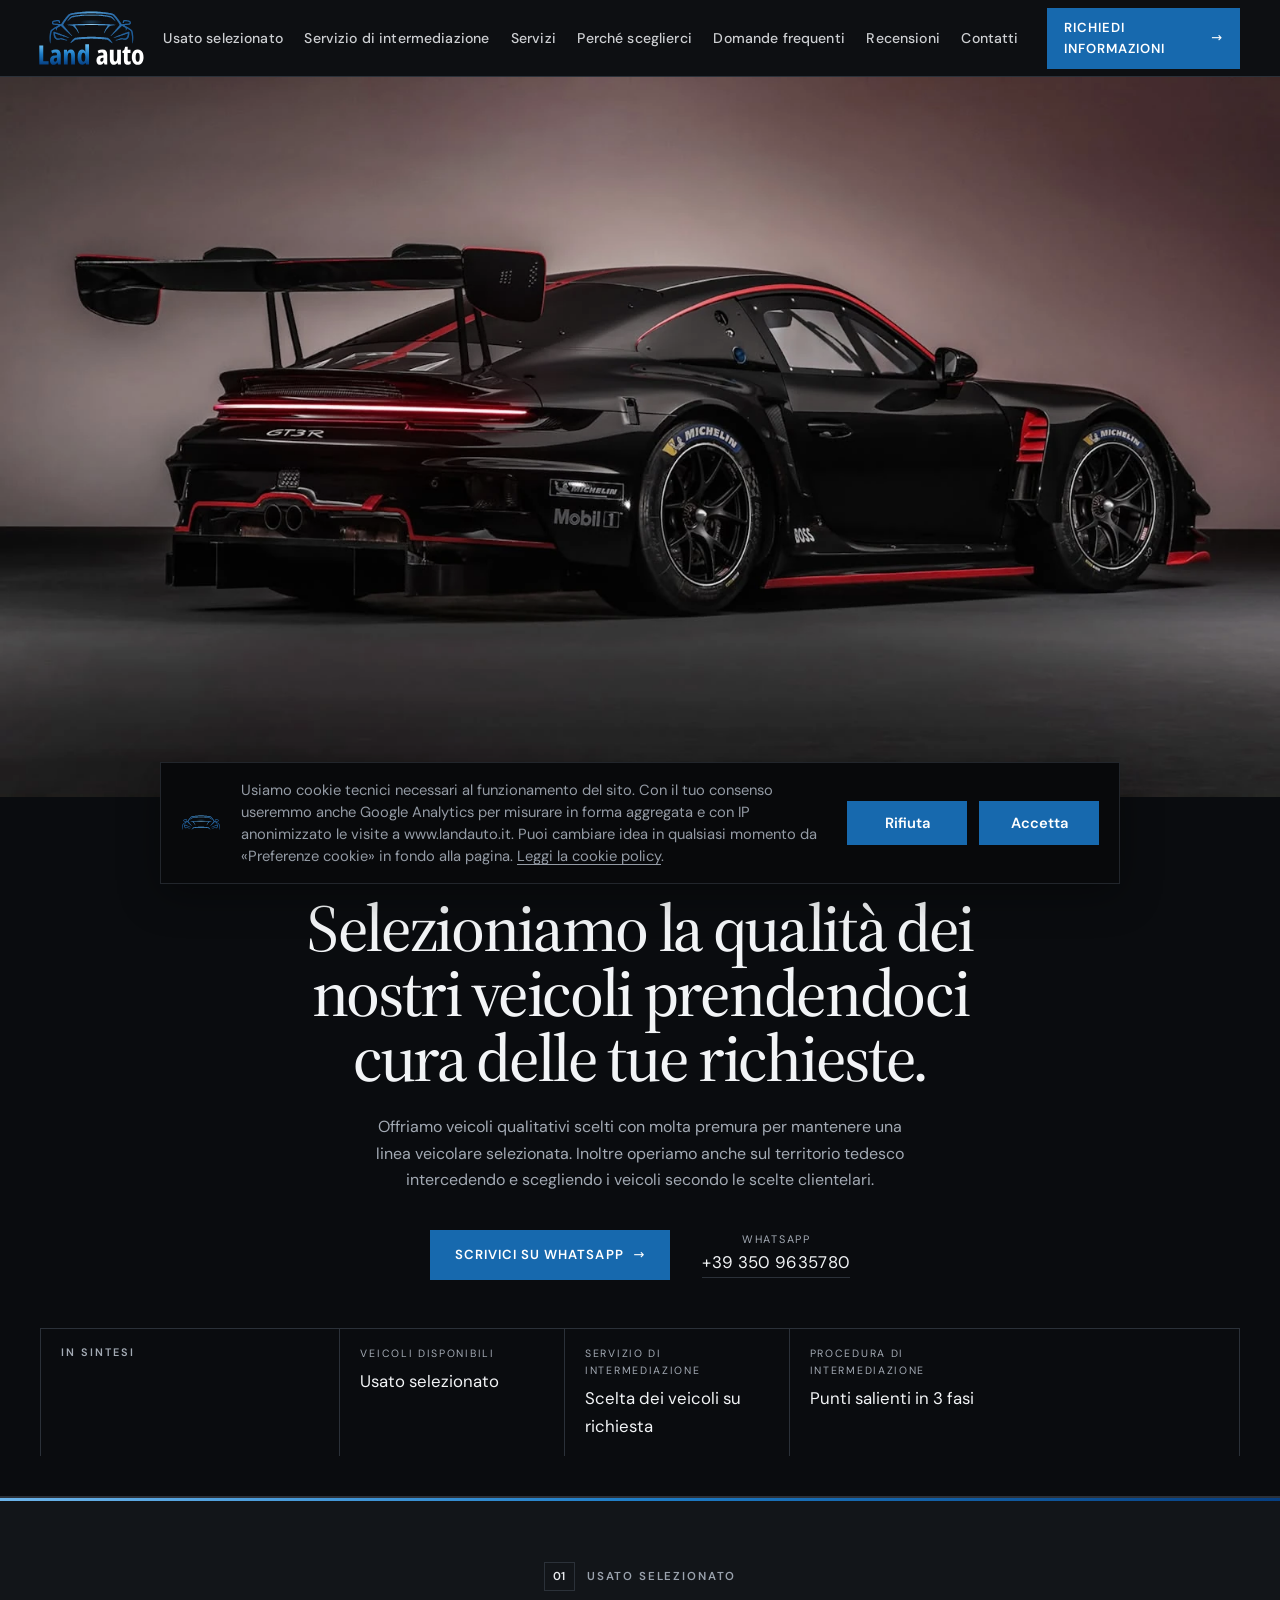
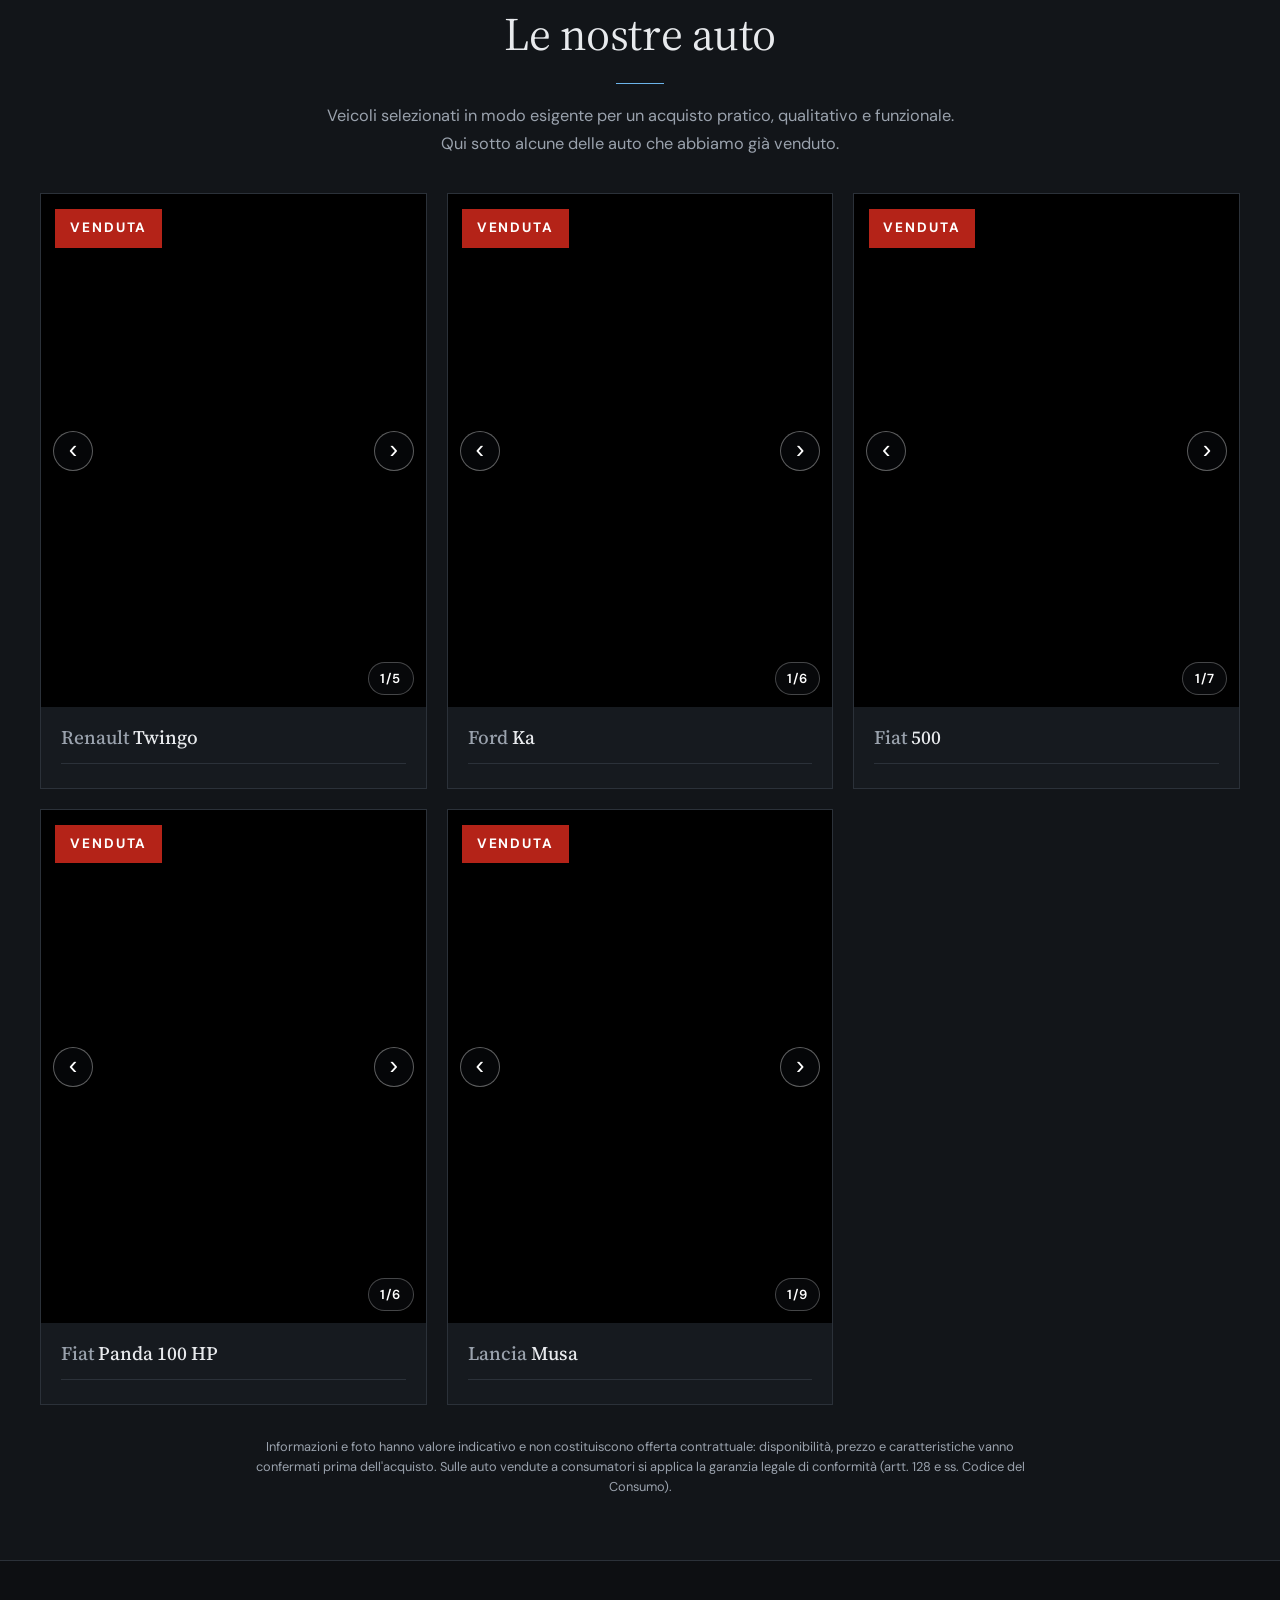
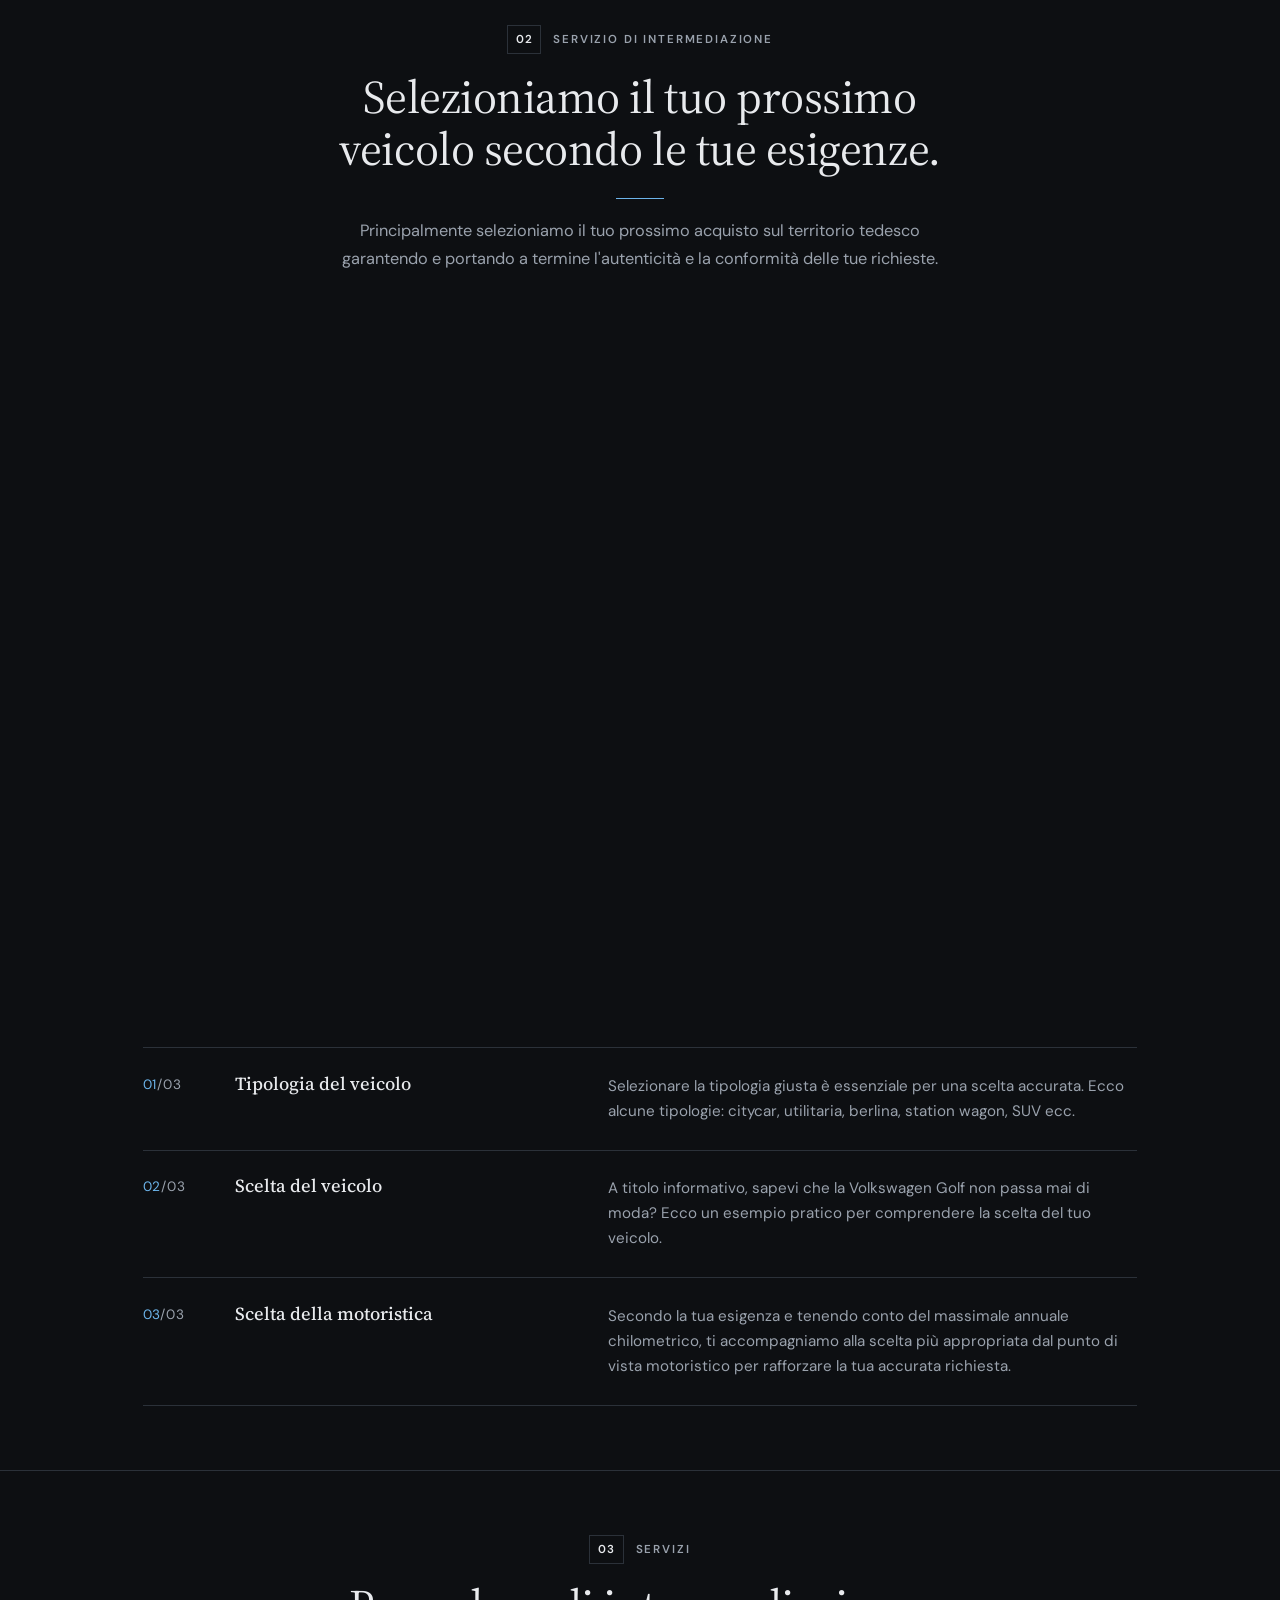
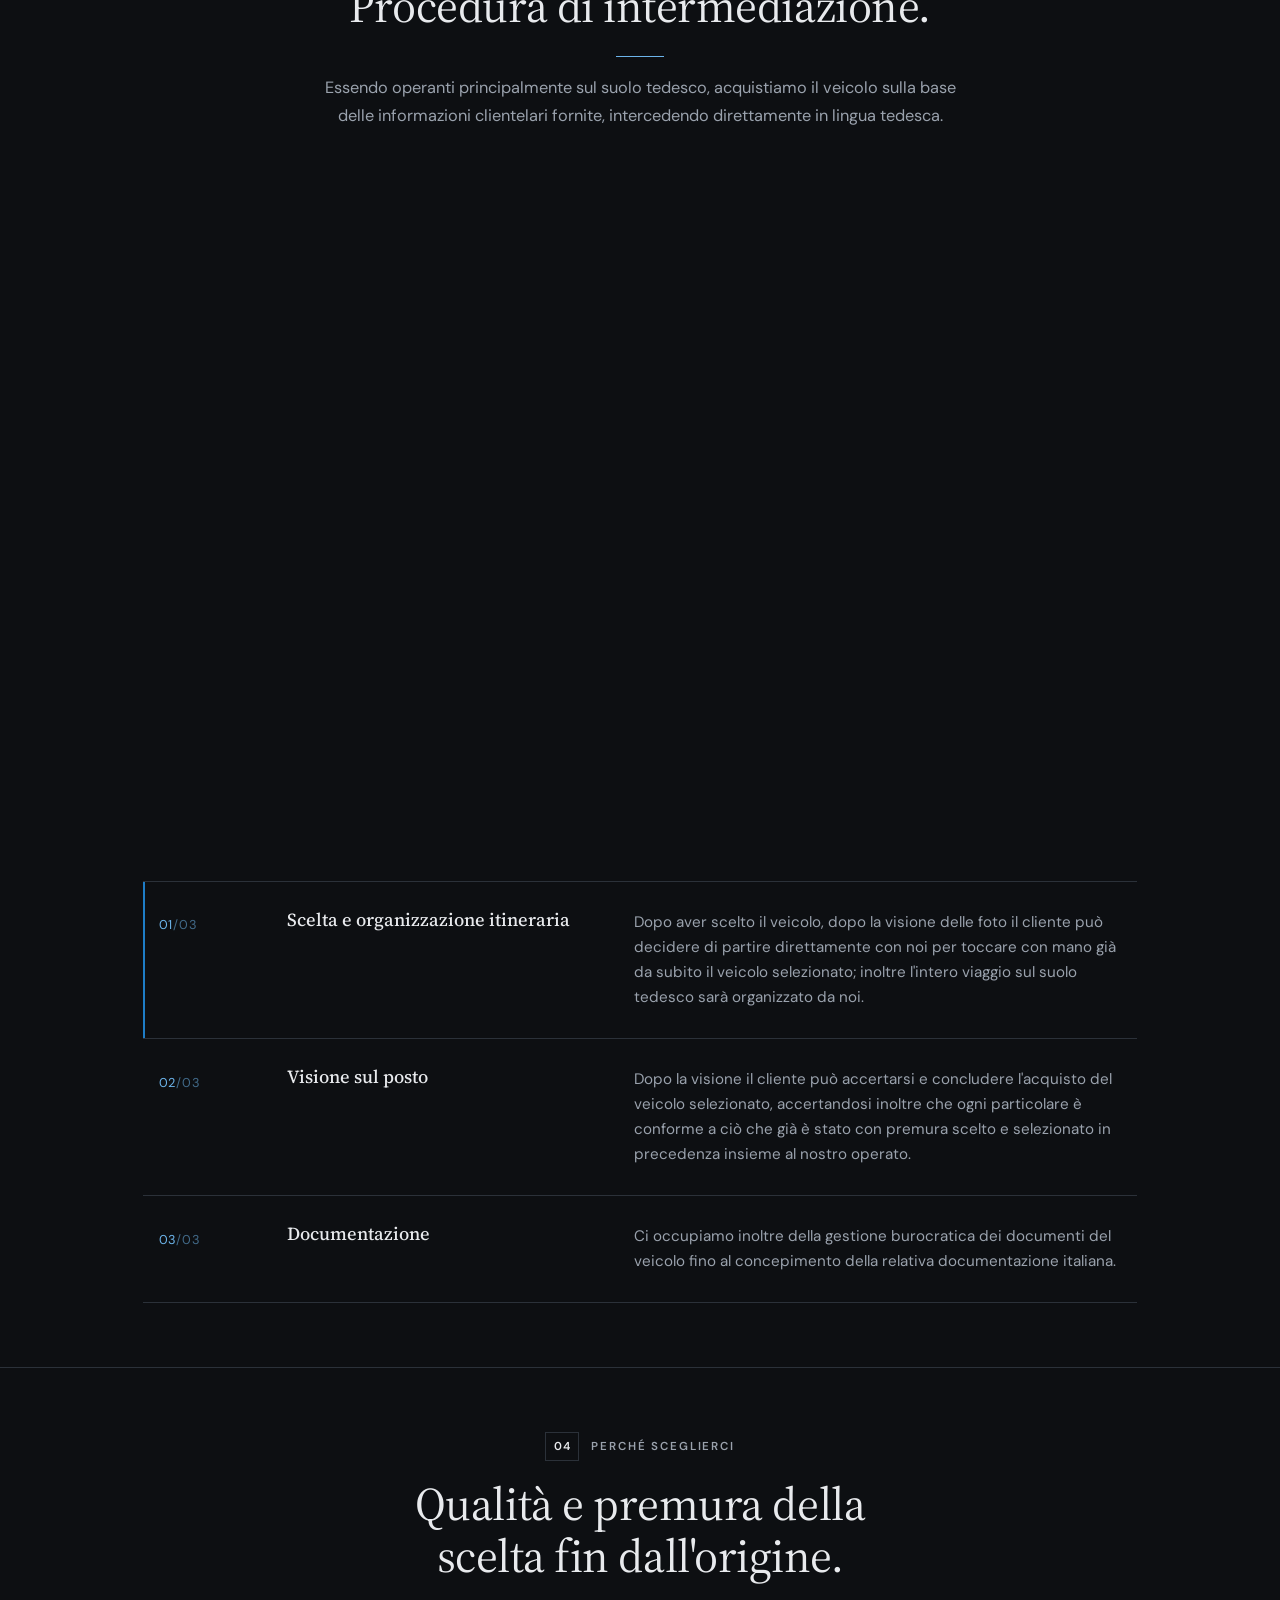
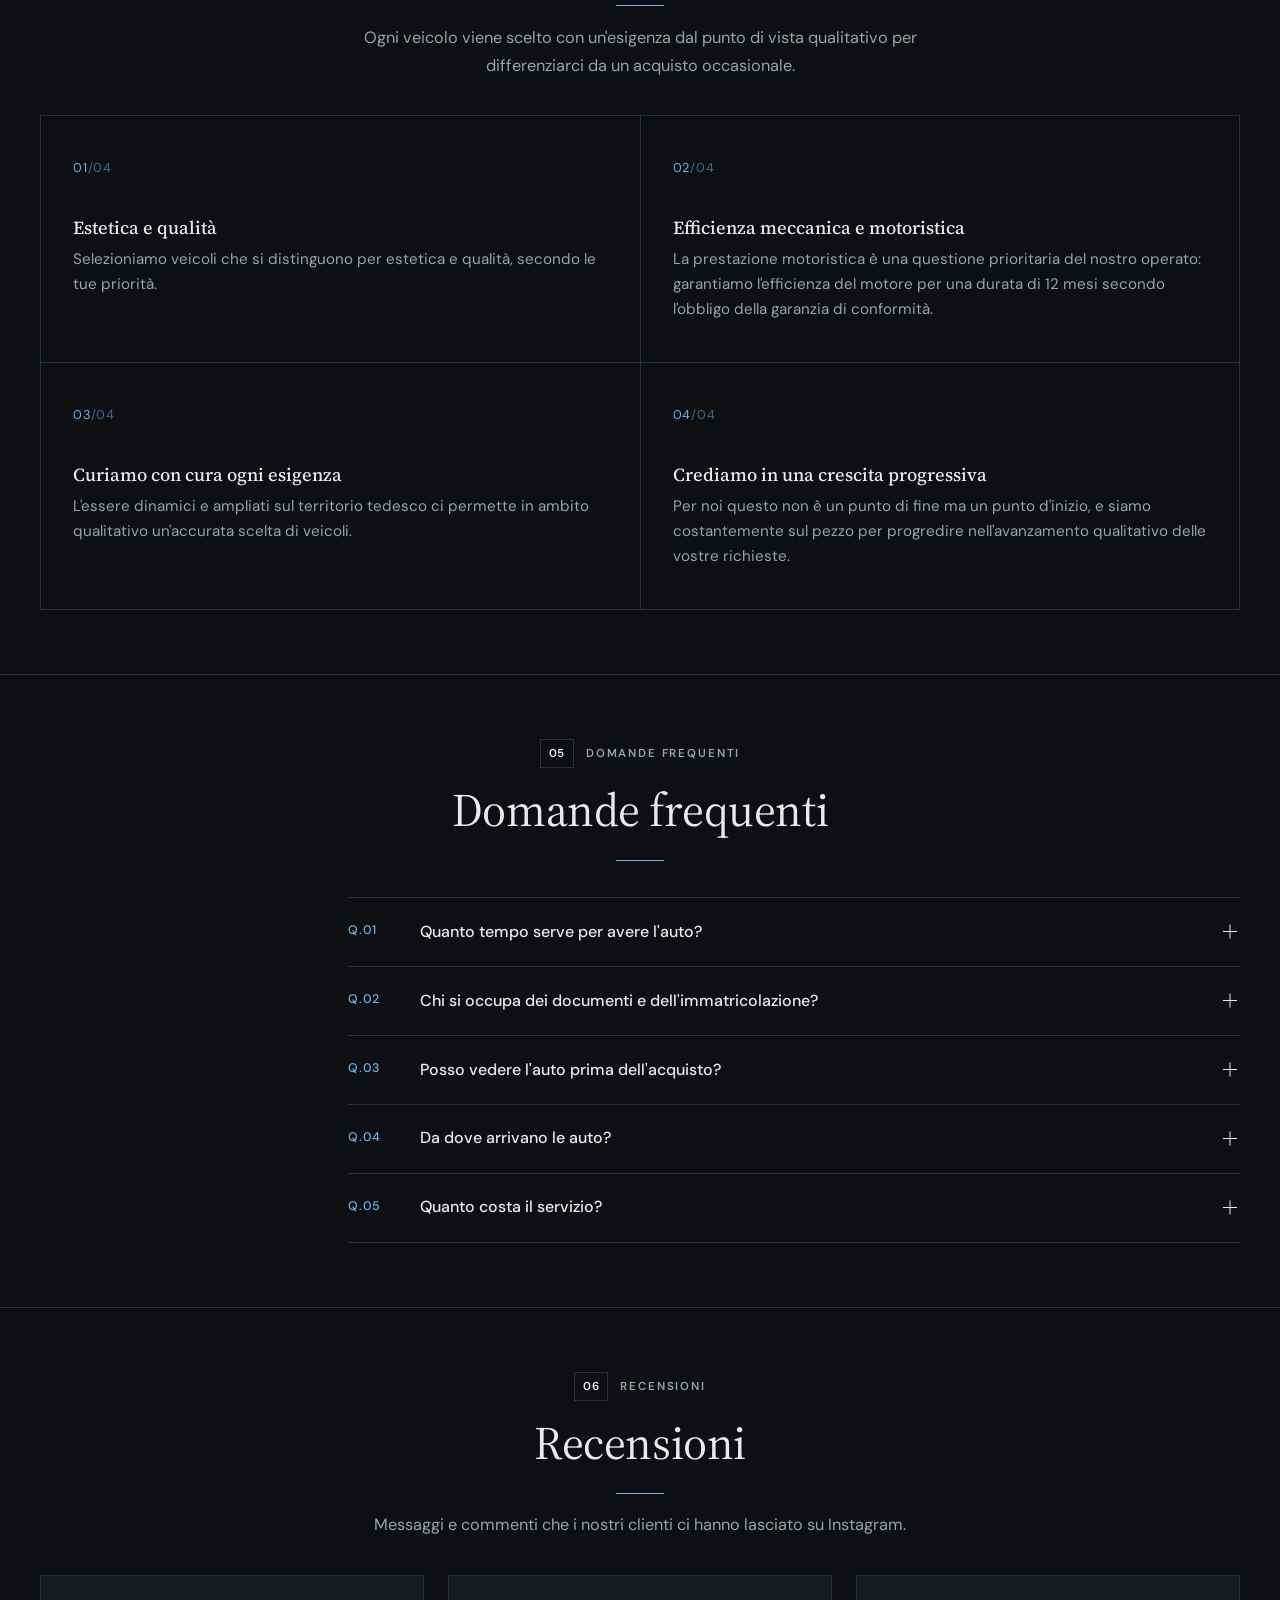
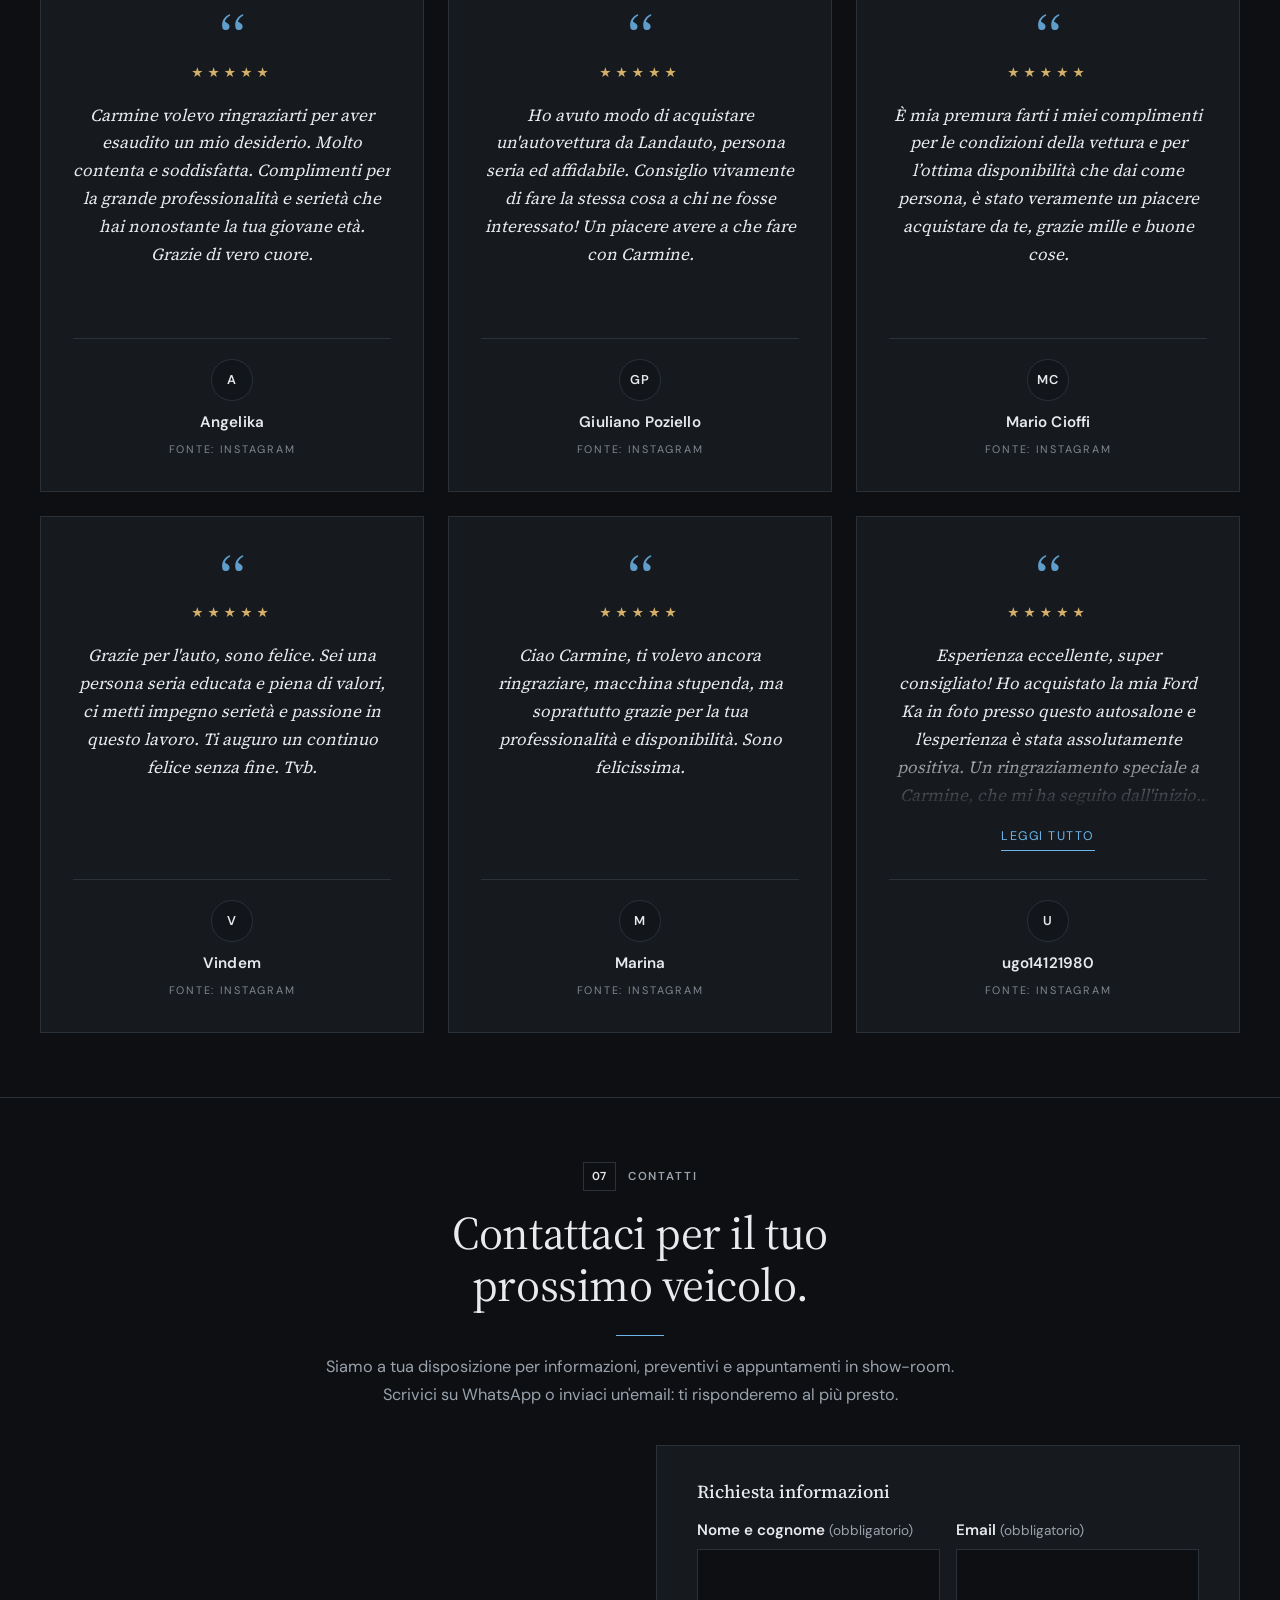
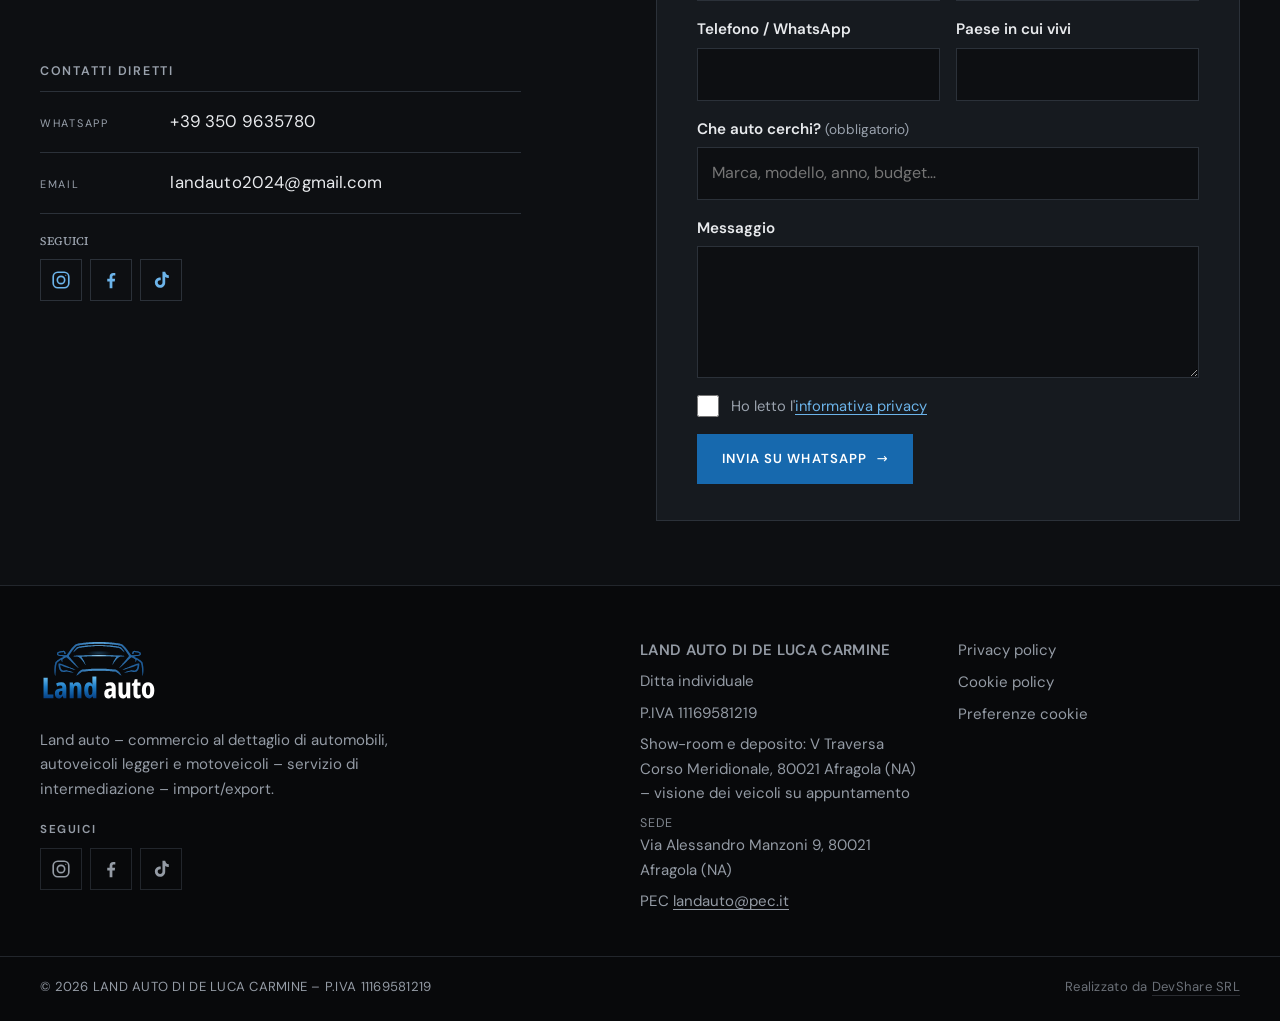
==== commit c00c4cc0: "Banner cookie e Google Analytics 4 con consenso (Consent Mode v2)" ====
--- a/index.html
+++ b/index.html
@@ -6,7 +6,7 @@
     <title>Land auto – Auto in vendita e import da Italia ed Europa</title>
     <meta name="description" content="Land auto, Afragola (NA): auto in vendita diretta e servizio di intermediazione. Acquistiamo in Italia e in Europa e ti seguiamo fino alla nazionalizzazione e ai documenti italiani." />
     <meta name="robots" content="index, follow" />
-    <meta http-equiv="Content-Security-Policy" content="default-src 'self'; img-src 'self' data:; style-src 'self'; script-src 'self'; font-src 'self'; connect-src 'self'; base-uri 'self'; object-src 'none'; form-action 'self'" />
+    <meta http-equiv="Content-Security-Policy" content="default-src 'self'; img-src 'self' data: https://*.google-analytics.com https://*.googletagmanager.com; style-src 'self'; script-src 'self' https://www.googletagmanager.com; font-src 'self'; connect-src 'self' https://*.google-analytics.com https://*.analytics.google.com https://www.googletagmanager.com; base-uri 'self'; object-src 'none'; form-action 'self'" />
     <link rel="canonical" href="https://www.landauto.it/" />
     <meta name="referrer" content="strict-origin-when-cross-origin" />
     <meta name="theme-color" content="#0D0F12" />
@@ -30,7 +30,9 @@
     <meta name="twitter:title" content="Land auto – Auto in vendita e import da Italia ed Europa" />
     <meta name="twitter:description" content="Land auto, Afragola (NA): auto in vendita diretta e servizio di intermediazione. Acquistiamo in Italia e in Europa e ti seguiamo fino alla nazionalizzazione e ai documenti italiani." />
     <meta name="twitter:image" content="https://www.landauto.it/og-image.png" />
-    <script type="module" crossorigin src="/assets/index-BJteWk52.js"></script>
+    <link rel="stylesheet" href="/consenso/consenso-cookie.css">
+    <script src="/consenso/consenso-cookie.js" data-ga-id="G-TK7W94NKMG" data-informativa="/cookie.html" data-logo="/logo/simbolo.svg" data-nome-sito="www.landauto.it"></script>
+    <script type="module" crossorigin src="/assets/index-BCoKbFZi.js"></script>
     <link rel="stylesheet" crossorigin href="/assets/index-Bgn8JjcV.css">
   </head>
   <body>
--- a/consenso/consenso-cookie.css
+++ b/consenso/consenso-cookie.css
@@ -0,0 +1,18 @@
+/* Banner cookie: eredita colori e caratteri del sito tramite variabili CSS (con valori di riserva). */
+.cc-banner{position:fixed;left:1rem;right:1rem;bottom:1rem;z-index:2147483000;max-width:960px;margin:0 auto;
+  background:var(--cc-sfondo,var(--c-piede-sfondo,#0D0F12));color:var(--cc-testo,var(--c-piede-testo,#F2F2F2));
+  border:1px solid var(--cc-bordo,var(--c-piede-bordo,rgba(255,255,255,.15)));border-radius:var(--angoli,12px);
+  box-shadow:0 10px 40px rgba(0,0,0,.35);font-family:var(--font-testo,system-ui,sans-serif);font-size:.92rem;line-height:1.5}
+.cc-banner[hidden]{display:none}
+.cc-contenuto{display:flex;align-items:center;gap:1rem 1.25rem;padding:1rem 1.25rem;flex-wrap:wrap}
+.cc-logo{flex:0 0 auto;width:40px;height:40px;object-fit:contain}
+.cc-testo{flex:1 1 380px;margin:0}
+.cc-testo a{color:inherit;text-decoration:underline}
+.cc-pulsanti{display:flex;gap:.75rem;flex:0 0 auto}
+/* Accetta e Rifiuta: stesso stile, stessa dimensione, stessa evidenza */
+.cc-btn{min-width:120px;min-height:44px;padding:.6rem 1.2rem;font:inherit;font-weight:600;cursor:pointer;
+  background:var(--cc-btn-sfondo,var(--c-bottone,#F2F2F2));color:var(--cc-btn-testo,var(--c-testo-bottone,#0D0F12));
+  border:1px solid var(--cc-btn-sfondo,var(--c-bottone,#F2F2F2));border-radius:var(--angoli,8px)}
+.cc-btn:hover{opacity:.88}
+.cc-btn:focus-visible{outline:2px solid currentColor;outline-offset:3px}
+@media (max-width:560px){.cc-pulsanti{width:100%}.cc-btn{flex:1}}
